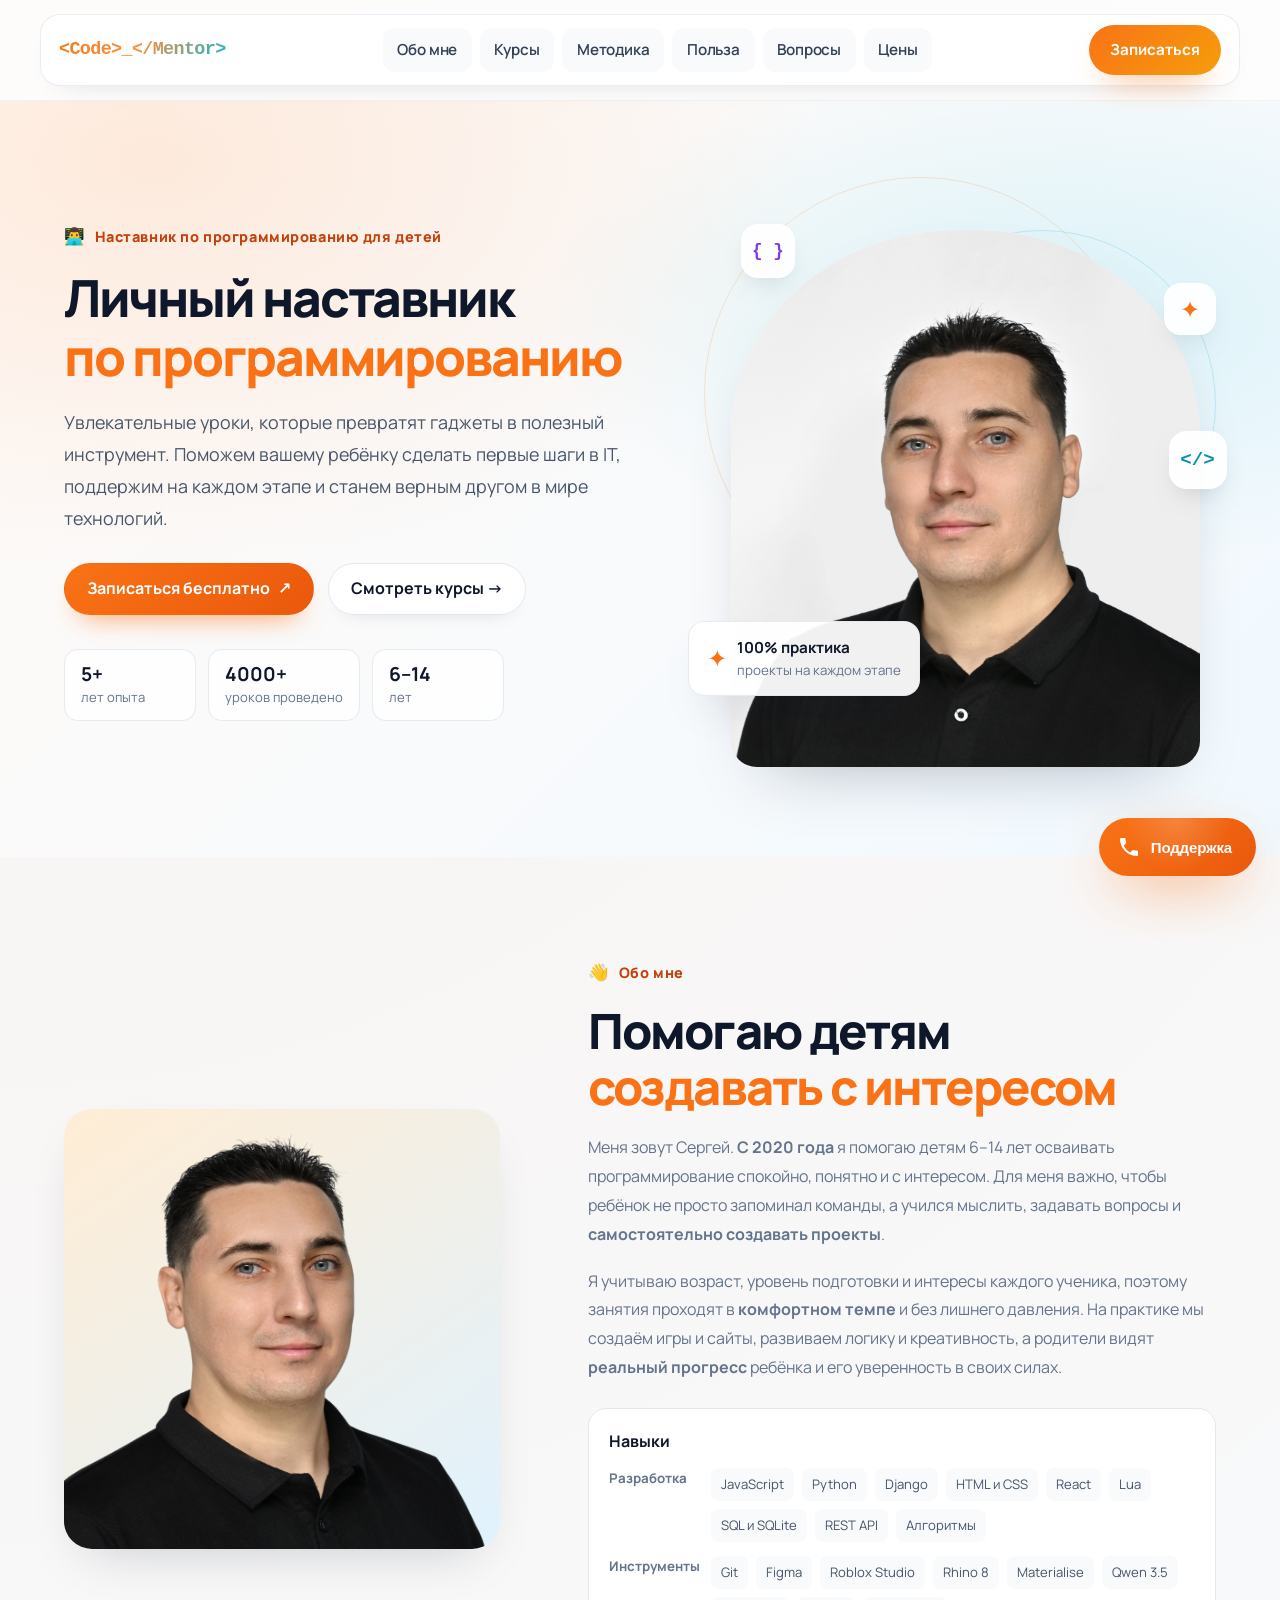
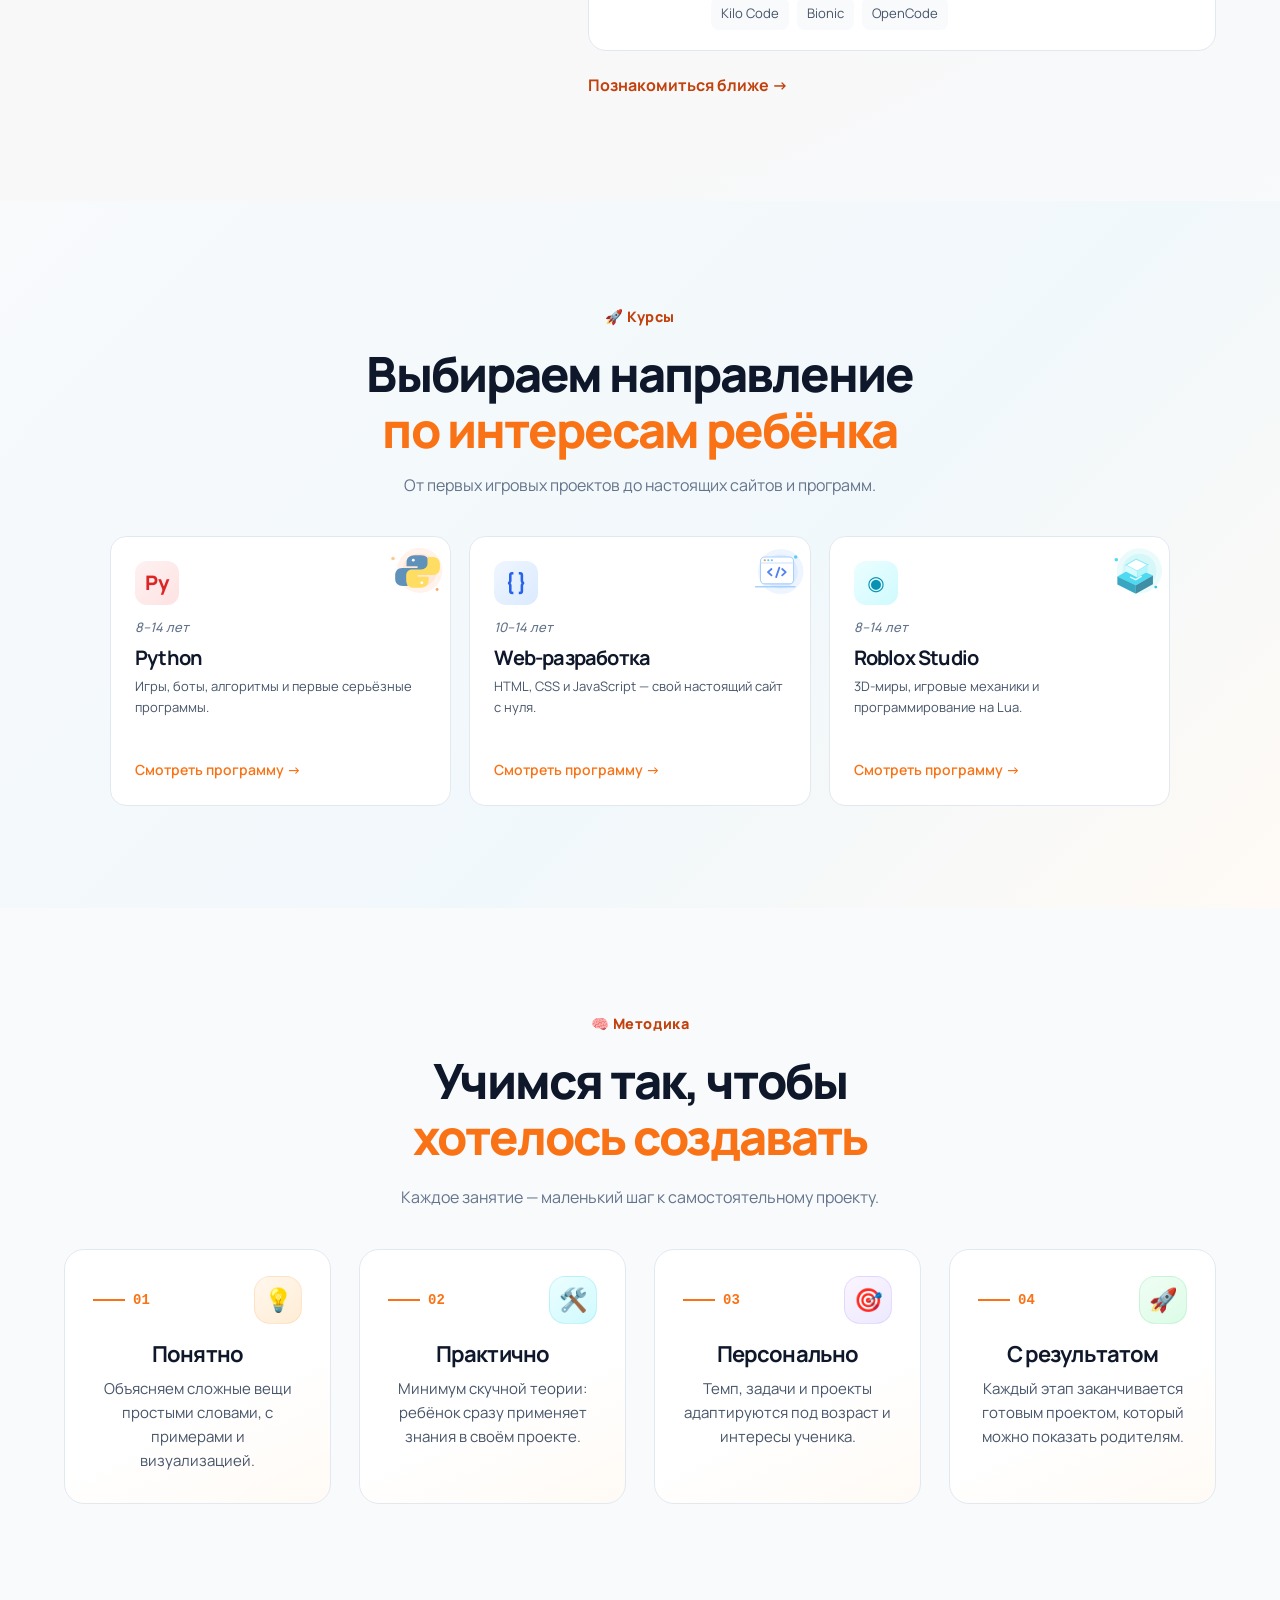
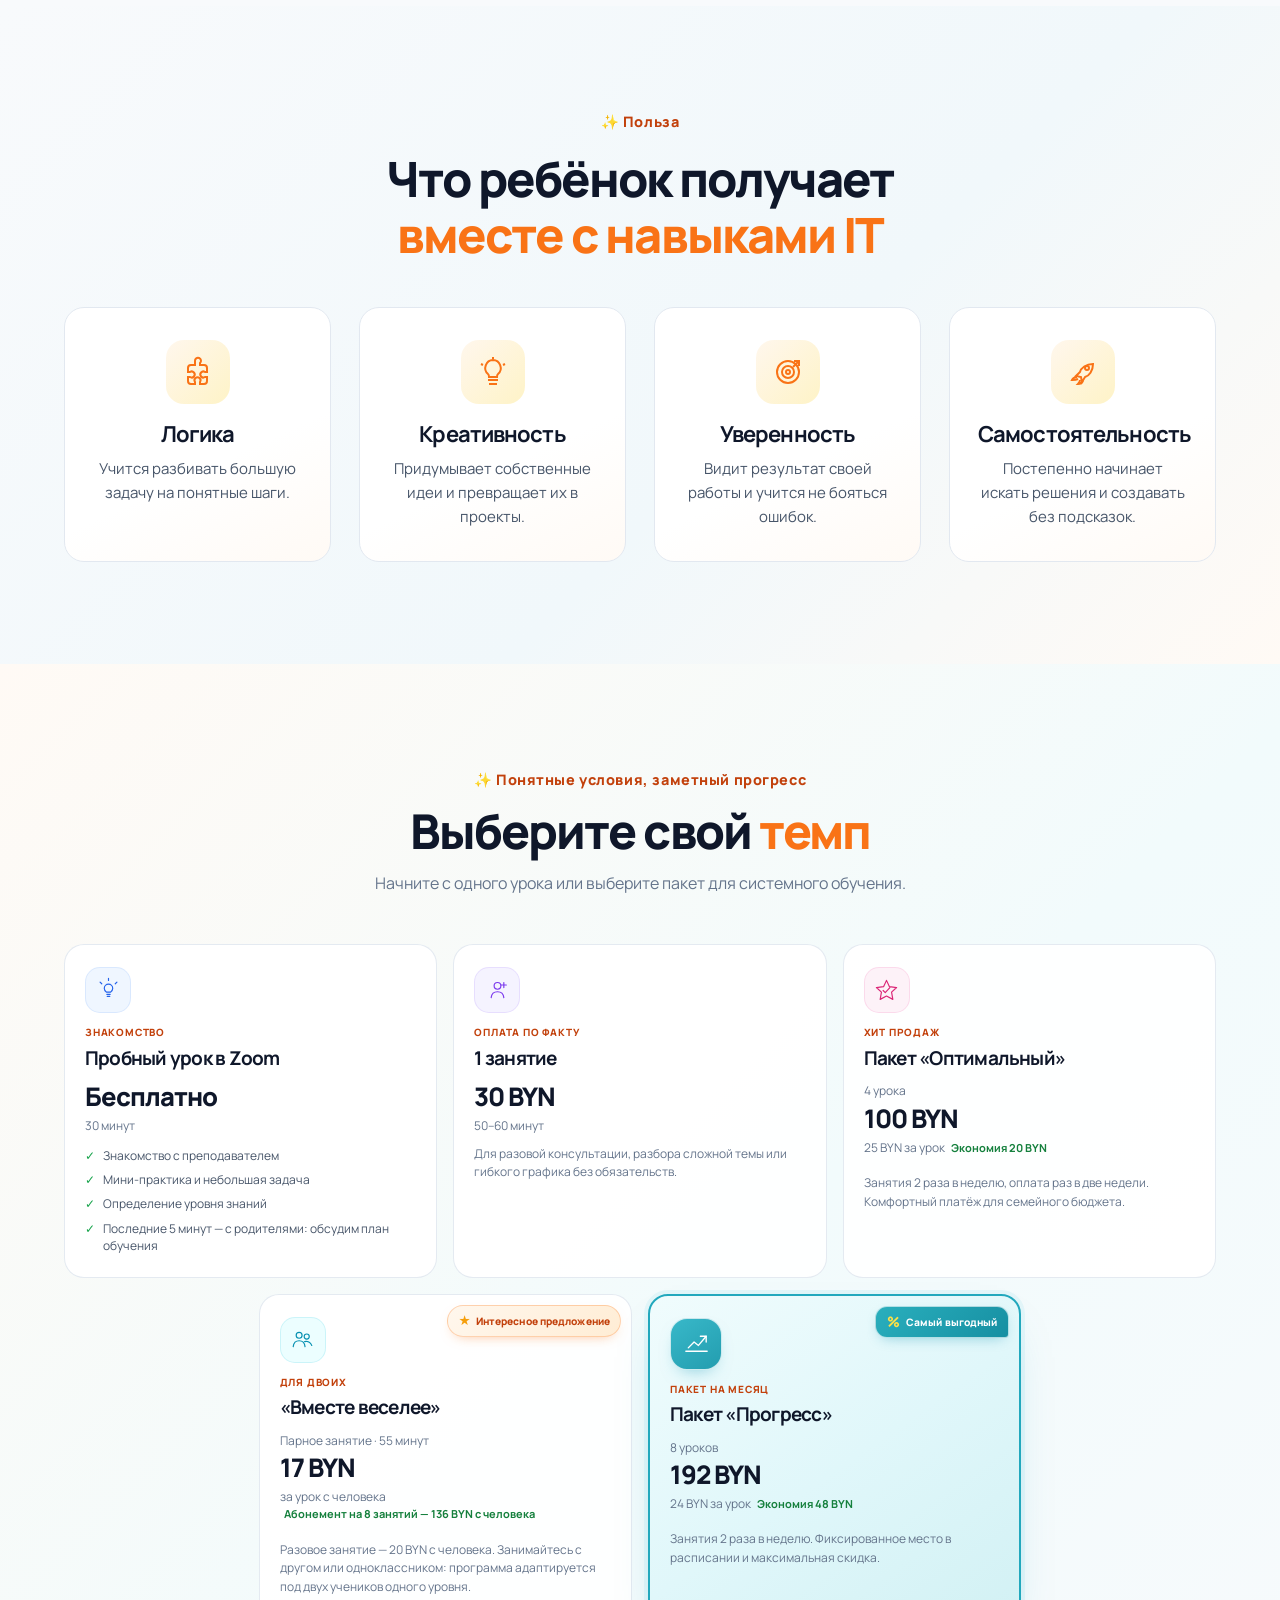
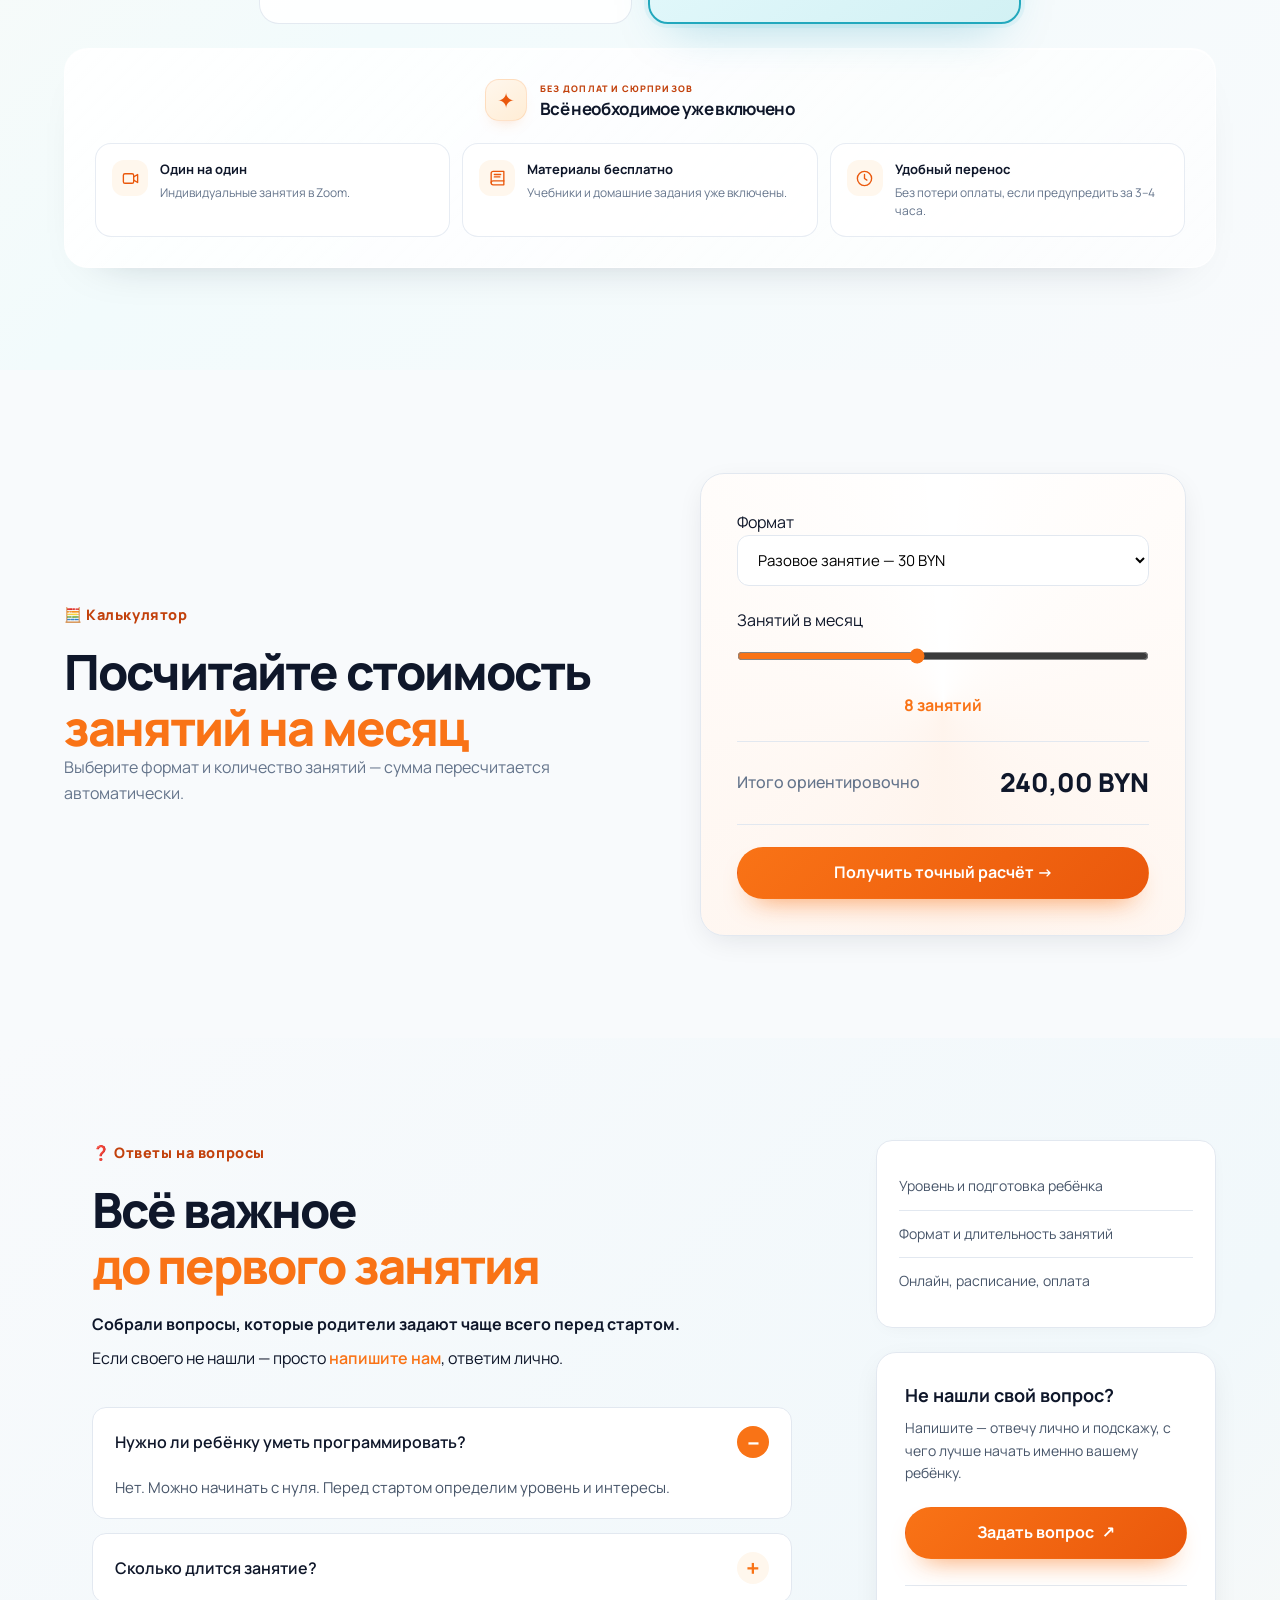
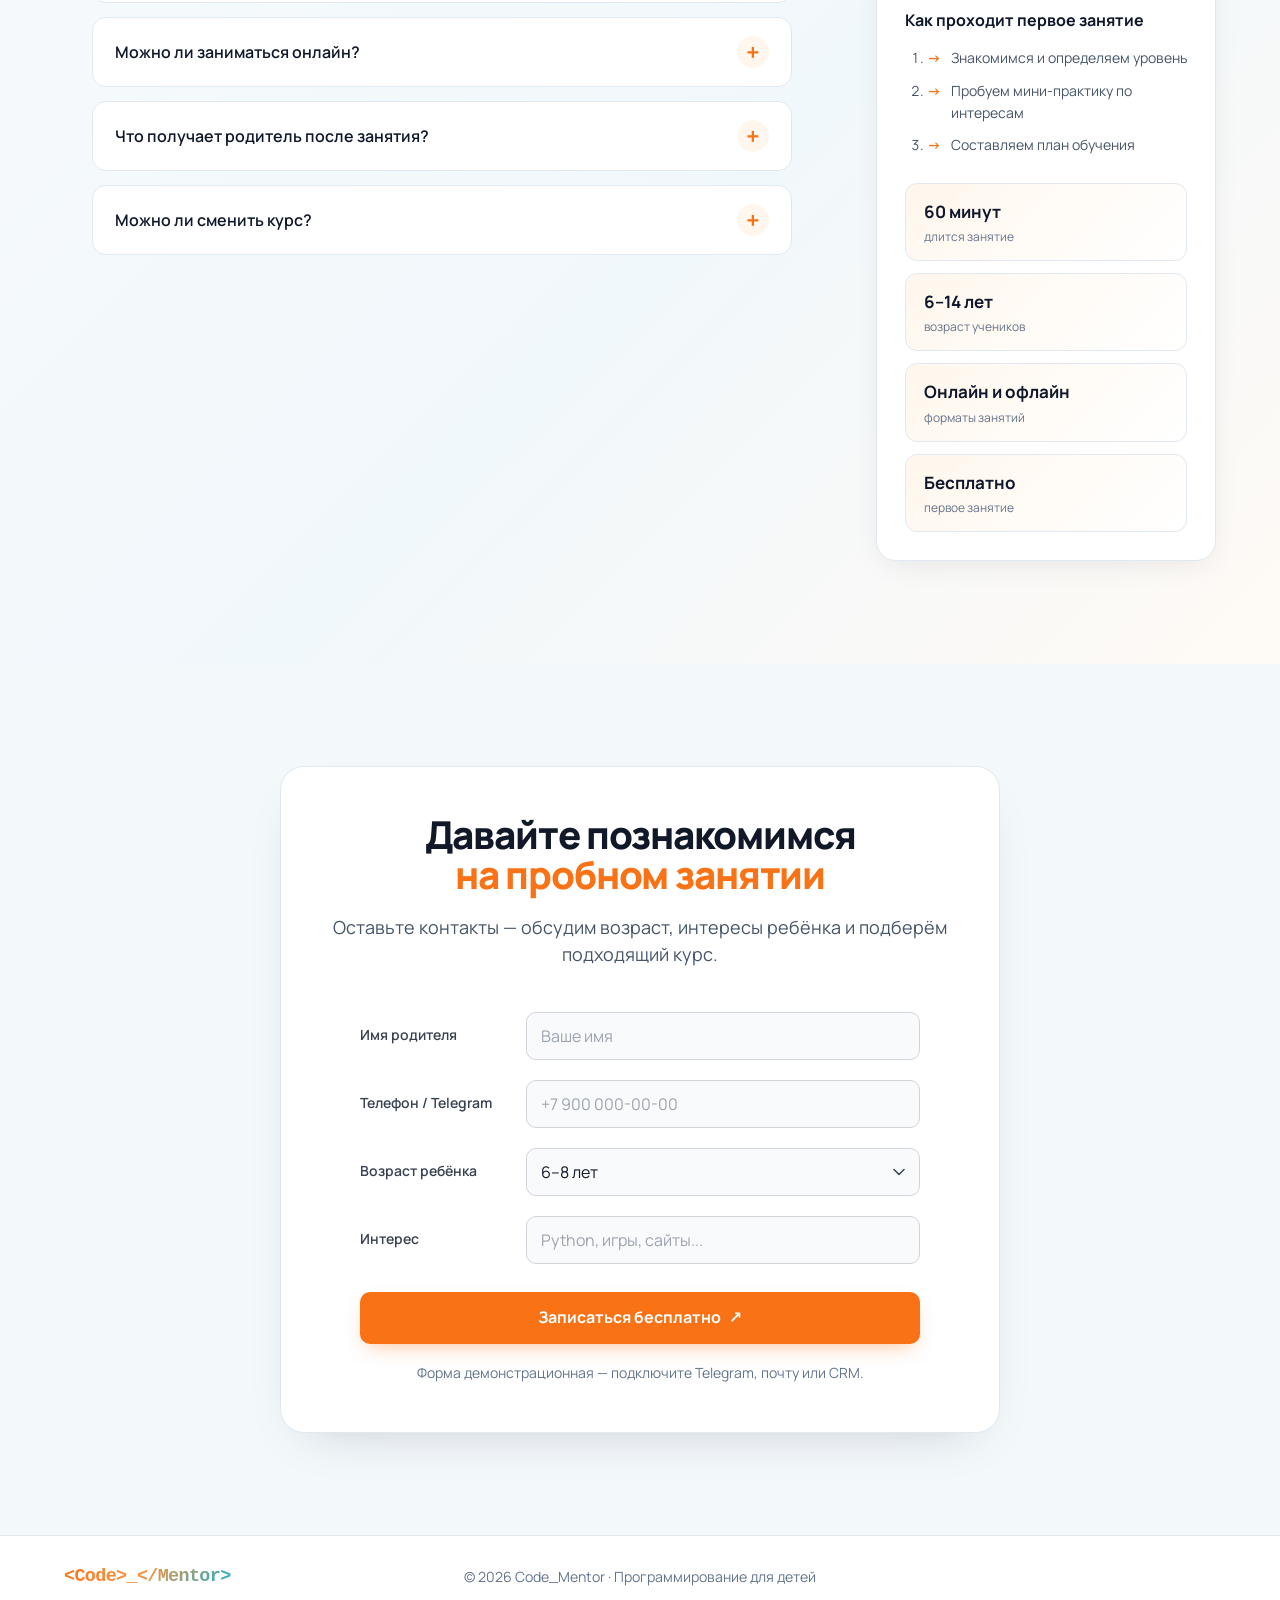
==== index.html @ 8fff9122 "Refine site styles and pricing cards Co-authored-by: Copilot <223556219+Copilot@users.noreply.github" ====
<!doctype html>
<html lang="ru">

<head>
  <meta charset="utf-8">
  <meta name="viewport" content="width=device-width, initial-scale=1">
  <meta name="description"
    content="Персональное обучение программированию детей 6–14 лет: курсы, методика, цены, калькулятор и запись на бесплатный пробный урок.">
  <title>Code Mentor — программирование для детей</title>
  <link rel="preconnect" href="https://fonts.googleapis.com">
  <link rel="preconnect" href="https://fonts.gstatic.com" crossorigin>
  <link href="https://fonts.googleapis.com/css2?family=Manrope:wght@400;500;600;700;800&display=swap" rel="stylesheet">
  <link rel="stylesheet" href="styles.css?v=20261030-40">
</head>

<body>
<header class="header">
    <div class="container nav">
      <a class="logo" href="#home"><span class="logo-mark">&lt;Code&gt;_&lt;/Mentor&gt;</span></a>
      <nav>
        <a href="#about">Обо мне</a>
        <a href="#courses">Курсы</a>
        <a href="#method">Методика</a>
        <a href="#benefits">Польза</a>
        <a href="#faq">Вопросы</a>
        <a href="#prices">Цены</a>
      </nav>
      <a class="nav-button" href="#signup">Записаться</a>
    </div>
  </header>

  <main>
 <section class="hero" id="home">
      <div class="container hero-grid">
        <div>
          <div class="eyebrow"><span class="eyebrow-icon" aria-hidden="true">👨‍💻</span> Наставник по программированию для детей
          </div>
          <h1>Личный наставник<br><span>по программированию</span></h1>
          <p class="hero-text">Увлекательные уроки, которые превратят гаджеты в полезный инструмент. Поможем вашему
            ребёнку сделать первые шаги в IT, поддержим на каждом этапе и станем верным другом в мире технологий.</p>
          <div class="actions">
            <a class="btn primary" href="#signup">Записаться бесплатно <b>↗</b></a>
            <a class="btn white" href="#courses">Смотреть курсы →</a>
          </div>
          <div class="stats">
            <div><strong>5+</strong><small>лет опыта</small></div>
            <div><strong>4000+</strong><small>уроков проведено</small></div>
            <div><strong>6–14</strong><small>лет</small></div>
          </div>
        </div>
        <div class="hero-photo">
          <div class="orbit orbit-one"></div>
          <div class="orbit orbit-two"></div>
          <div class="photo-wrap"><img src="Mentor.jpg" alt="Наставник по программированию"></div>
          <div class="proof-card"><span>✦</span><b>100% практика</b><small>проекты на каждом этапе</small></div>
          <div class="floating">✦</div>
          <div class="floating-code" aria-hidden="true">&lt;/&gt;</div>
          <div class="floating-mini mini-braces" aria-hidden="true">{ }</div>
        </div>
      </div>
    </section>

    <section class="section" id="about">
      <div class="container about-grid">
        <div class="about-visual">
          <img src="Mentor-4.png" alt="Наставник по программированию">
        </div>
        <div>
          <div class="eyebrow"><span class="eyebrow-icon" aria-hidden="true">👋</span> Обо мне</div>
          <h2>Помогаю детям<br><span>создавать с интересом</span></h2>
          <p class="muted">Меня зовут Сергей. <strong>С 2020 года</strong> я помогаю детям 6–14 лет осваивать
            программирование спокойно, понятно и с интересом. Для меня важно, чтобы ребёнок не просто запоминал команды,
            а учился мыслить, задавать вопросы и <strong>самостоятельно создавать проекты</strong>.</p>
          <p class="muted">Я учитываю возраст, уровень подготовки и интересы каждого ученика, поэтому занятия проходят в
            <strong>комфортном темпе</strong> и без лишнего давления. На практике мы создаём игры и сайты, развиваем
            логику и креативность, а родители видят <strong>реальный прогресс</strong> ребёнка и его уверенность в своих
            силах.
          </p>

 <div class="skills-list" aria-label="Навыки наставника">
            <strong>Навыки</strong>
            <div class="skill-groups">
              <div class="skill-group">
                <small>Разработка</small>
                <div>
                  <span>JavaScript</span>
                  <span>Python</span>
                  <span>Django</span>
                  <span>HTML и CSS</span>
                  <span>React</span>
                  <span>Lua</span>
                  <span>SQL и SQLite</span>
                  <span>REST API</span>
                  <span>Алгоритмы</span>
                </div>
              </div>
              <div class="skill-group">
                <small>Инструменты</small>
                <div>
                  <span>Git</span>
                  <span>Figma</span>
                  <span>Roblox Studio</span>
                  <span>Rhino 8</span>
                  <span>Materialise</span>
                  <span>Qwen 3.5</span>
                  <span>Kilo Code</span>
                  <span>Bionic</span>
                  <span>OpenCode</span>
                </div>
              </div>
            </div>
          </div>
          <a class="text-link" href="#signup">Познакомиться ближе →</a>
        </div>
      </div>
    </section>


    <section class="section lavender" id="courses">
      <div class="container">
        <div class="heading">
          <div>
            <div class="eyebrow">🚀 Курсы</div>
            <h2>Выбираем направление<br><span>по интересам ребёнка</span></h2>
          </div>
          <p class="muted">От первых игровых проектов до настоящих сайтов и программ.</p>
        </div>
        <div class="cards">
          <article class="course">
            <img class="course-art" src="python-card.svg" alt="" aria-hidden="true">
            <div class="icon py" aria-hidden="true">Py</div><em>8–14 лет</em>
            <h3>Python</h3>
            <p>Игры, боты, алгоритмы и первые серьёзные программы.</p>
            <a href="#python-course-content" data-course-toggle="python" aria-controls="python-course-content" aria-expanded="false">Смотреть программу →</a>
          </article>
          <!-- <article class="course">
            <div class="icon game" aria-hidden="true">✦</div><em>6–10 лет</em>
            <h3>Scratch</h3>
            <p>Создание игр и анимаций через понятный визуальный код.</p><a href="#prices">Смотреть программу →</a>
          </article> -->
          <article class="course">
            <img class="course-art" src="web-card.svg" alt="" aria-hidden="true">
            <div class="icon web" aria-hidden="true">{ }</div><em>10–14 лет</em>
            <h3>Web-разработка</h3>
            <p>HTML, CSS и JavaScript — свой настоящий сайт с нуля.</p>
            <a href="#web-course-content" data-course-toggle="web" aria-controls="web-course-content" aria-expanded="false">Смотреть программу →</a>
          </article>
          <article class="course">
            <img class="course-art" src="roblox-card.svg" alt="" aria-hidden="true">
            <div class="icon roblox" aria-hidden="true">◉</div><em>8–14 лет</em>
            <h3>Roblox Studio</h3>
            <p>3D-миры, игровые механики и программирование на Lua.</p>
            <a href="#roblox-course-content" data-course-toggle="roblox" aria-controls="roblox-course-content" aria-expanded="false">Смотреть программу →</a>
          </article>
        </div>
      </div>
    </section>

    <div class="course-content" id="python-course-content" hidden>
    <section class="hero course-hero" id="python-course">
          <div class="container">
            <div class="course-intro">
              <a class="back-link" href="#courses">← К карточкам всех курсов</a>
              <div class="eyebrow"><span class="eyebrow-icon" aria-hidden="true">🐍</span> Курс Python</div>
              <h1>Python с нуля<br><span>для детей 8–14 лет</span></h1>
              <p class="hero-text">Пошаговая базовая программа: от первой команды <b>print()</b> до собственной игры и
                финального проекта. Каждое занятие — новая работающая программа, которую можно показать родителям.</p>
              <div class="tech-icons" aria-label="Технологии курса">
                <span class="tech age">8–14 лет</span>
                <span class="tech python">Python</span>
                <span class="tech html">Игры</span>
                <span class="tech django">Django</span>
              </div>
              <div class="actions">
                <a class="btn primary" href="#signup">Записаться бесплатно <b>↗</b></a>
                <a class="btn white" href="#python-program">Смотреть программу →</a>
              </div>
            </div>

            <div class="course-facts">
              <div><b>8 модулей</b><small>базовая программа</small></div>
              <div><b>18 занятий</b><small>по 60 минут</small></div>
              <div><b>1 на 1</b><small>с наставником</small></div>
              <div><b>с нуля</b><small>опыт не нужен</small></div>
            </div>
          </div>
        </section>

    <section class="section" id="python-program">
          <div class="container">
            <div class="center">
              <div class="eyebrow">📚 Программа</div>
              <h2>Базовая программа<br><span>по Python</span></h2>
              <p class="muted">Восемь модулей, которые идут от простого к сложному. Порядок можно менять — программа
                адаптируется под возраст и темп ребёнка.</p>
            </div>

            <div class="program-grid">
              <article class="program-card">
                <div class="number">01</div>
                <h3>Знакомство с Python</h3>
                <span class="module-meta">2 занятия</span>
                <ul>
                  <li>Как устроена среда разработки</li>
                  <li>Первая программа: команда print()</li>
                  <li>Ошибки: что они значат и как их исправлять</li>
                </ul>
                <p class="program-result"><b>Результат:</b> ребёнок запускает свою первую программу и не боится ошибок.</p>
              </article>

              <article class="program-card">
                <div class="number">02</div>
                <h3>Переменные и данные</h3>
                <span class="module-meta">2 занятия</span>
                <ul>
                  <li>Переменные: как хранить значения</li>
                  <li>Числа, строки и простые вычисления</li>
                  <li>Ввод данных через input() и f-строки</li>
                </ul>
                <p class="program-result"><b>Результат:</b> программа-анкета, которая спрашивает имя и отвечает.</p>
              </article>

              <article class="program-card">
                <div class="number">03</div>
                <h3>Условия и логика</h3>
                <span class="module-meta">2 занятия</span>
                <ul>
                  <li>Сравнения и логические операторы</li>
                  <li>Ветвление: if / elif / else</li>
                  <li>Мини-игра «Угадай число»</li>
                </ul>
                <p class="program-result"><b>Результат:</b> игра, которая реагирует на ответы игрока.</p>
              </article>

              <article class="program-card">
                <div class="number">04</div>
                <h3>Циклы</h3>
                <span class="module-meta">3 занятия</span>
                <ul>
                  <li>Цикл for и функция range()</li>
                  <li>Цикл while и условие выхода</li>
                  <li>Узоры, таблицы и счётчики</li>
                </ul>
                <p class="program-result"><b>Результат:</b> программа, которая повторяет действия без лишнего кода.</p>
              </article>

              <article class="program-card">
                <div class="number">05</div>
                <h3>Списки и словари</h3>
                <span class="module-meta">2 занятия</span>
                <ul>
                  <li>Списки: хранение набора значений</li>
                  <li>Словари: данные по ключам</li>
                  <li>Перебор элементов и поиск</li>
                </ul>
                <p class="program-result"><b>Результат:</b> викторина или список дел на своих данных.</p>
              </article>

              <article class="program-card">
                <div class="number">06</div>
                <h3>Свои функции</h3>
                <span class="module-meta">2 занятия</span>
                <ul>
                  <li>Зачем нужны свои команды: def</li>
                  <li>Параметры и возврат значения: return</li>
                  <li>Разбиваем большую задачу на маленькие</li>
                </ul>
                <p class="program-result"><b>Результат:</b> аккуратный код, который легко читать и менять.</p>
              </article>

              <article class="program-card">
                <div class="number">07</div>
                <h3>Случайности и игры</h3>
                <span class="module-meta">2 занятия</span>
                <ul>
                  <li>Модуль random</li>
                  <li>Случайности и таймеры в игре</li>
                  <li>Своя текстовая игра</li>
                </ul>
                <p class="program-result"><b>Результат:</b> собственная игра, в которую можно играть с друзьями.</p>
              </article>

              <article class="program-card">
                <div class="number">08</div>
                <h3>Файлы и финальный проект</h3>
                <span class="module-meta">3 занятия</span>
                <ul>
                  <li>Чтение и запись файлов</li>
                  <li>Идея, план и работа над своим проектом</li>
                  <li>Презентация и защита проекта</li>
                </ul>
                <p class="program-result"><b>Результат:</b> готовый проект на Python и навык его защитить.</p>
              </article>
            </div>

            <div class="course-program-actions">
              <a class="btn white" href="#courses">← Выбрать другой курс</a>
              <a class="btn white" href="#python-full-program">Полная программа курса ↓</a>
            </div>
          </div>
        </section>

    <section class="section" id="python-full-program">
          <div class="container">
            <div class="center">
              <div class="eyebrow">🗂 Полный курс</div>
              <h2>Полная программа<br><span>обучения Python</span></h2>
              <p class="muted">Расширенный учебный план: 5 блоков, 22 модуля и 191 тема — от основ Python,
                которые нужно знать, до разбора сайтов и собственного проекта на Django. Раскройте модуль,
                чтобы увидеть список тем.</p>
            </div>

              <div class="syllabus">
                <div class="syllabus-block">
                  <div class="syllabus-block-head">
                    <span class="syllabus-block-num">Блок 1</span>
                    <span class="syllabus-block-title">Основы Python, которые нужно знать</span>
                    <span class="syllabus-block-count">5 модулей · 55 тем</span>
                  </div>
                  <details class="syllabus-item">
                    <summary>
                      <span class="syllabus-num">01</span>
                      <span class="syllabus-title">Знакомство с Python</span>
                      <span class="syllabus-count">9 тем</span>
                      <span class="syllabus-arrow" aria-hidden="true"></span>
                    </summary>
                    <ul class="syllabus-topics">
                      <li>Что такое Python и где он применяется</li>
                      <li>Как убедиться, что интерпретатор уже установлен</li>
                      <li>Сильные и слабые стороны языка</li>
                      <li>Первая программа и запуск кода</li>
                      <li>Встроенная среда IDLE</li>
                      <li>Виртуальное окружение проекта</li>
                      <li>Редакторы кода: PyCharm</li>
                      <li>Контроль версий с помощью Git</li>
                      <li>Дополнительные материалы</li>
                    </ul>
                  </details>
                  <details class="syllabus-item">
                    <summary>
                      <span class="syllabus-num">02</span>
                      <span class="syllabus-title">Переменные, типы данных и вычисления</span>
                      <span class="syllabus-count">9 тем</span>
                      <span class="syllabus-arrow" aria-hidden="true"></span>
                    </summary>
                    <ul class="syllabus-topics">
                      <li>Переменные и присваивание значений</li>
                      <li>Основные типы данных</li>
                      <li>Системы счисления</li>
                      <li>Работа с целыми числами</li>
                      <li>Работа с дробными числами</li>
                      <li>Арифметические операции</li>
                      <li>Модуль math</li>
                      <li>Чтение данных с клавиатуры</li>
                      <li>Дополнительные материалы</li>
                    </ul>
                  </details>
                  <details class="syllabus-item">
                    <summary>
                      <span class="syllabus-num">03</span>
                      <span class="syllabus-title">Ветвления и списки</span>
                      <span class="syllabus-count">17 тем</span>
                      <span class="syllabus-arrow" aria-hidden="true"></span>
                    </summary>
                    <ul class="syllabus-topics">
                      <li>Операторы сравнения</li>
                      <li>Условная конструкция if</li>
                      <li>Ветка else</li>
                      <li>Вложенные условия</li>
                      <li>Множественный выбор</li>
                      <li>Логические операторы</li>
                      <li>Тернарная запись условия</li>
                      <li>Знакомство со списками</li>
                      <li>Обращение к элементам списка</li>
                      <li>Добавление элементов</li>
                      <li>Удаление элементов</li>
                      <li>Проверка наличия элемента</li>
                      <li>Длина списка</li>
                      <li>Сложение списков</li>
                      <li>Умножение списка на число</li>
                      <li>Срезы списков</li>
                      <li>Дополнительные материалы</li>
                    </ul>
                  </details>
                  <details class="syllabus-item">
                    <summary>
                      <span class="syllabus-num">04</span>
                      <span class="syllabus-title">Списки и циклы</span>
                      <span class="syllabus-count">12 тем</span>
                      <span class="syllabus-arrow" aria-hidden="true"></span>
                    </summary>
                    <ul class="syllabus-topics">
                      <li>Списки: повторение и новые приёмы</li>
                      <li>Присваивание значений срезам</li>
                      <li>Полезные методы списков</li>
                      <li>Встроенные функции min, max, all, any</li>
                      <li>Зачем нужны циклы</li>
                      <li>Цикл while</li>
                      <li>Дополнительные параметры print</li>
                      <li>Цикл for</li>
                      <li>Функция enumerate()</li>
                      <li>Функция range()</li>
                      <li>Модуль random</li>
                      <li>Дополнительные материалы</li>
                    </ul>
                  </details>
                  <details class="syllabus-item">
                    <summary>
                      <span class="syllabus-num">05</span>
                      <span class="syllabus-title">Строки и форматирование текста</span>
                      <span class="syllabus-count">8 тем</span>
                      <span class="syllabus-arrow" aria-hidden="true"></span>
                    </summary>
                    <ul class="syllabus-topics">
                      <li>Строка как последовательность символов</li>
                      <li>Что общего у строк со списками</li>
                      <li>Собственные методы строк</li>
                      <li>Форматирование текста</li>
                      <li>Метод format()</li>
                      <li>f-строки</li>
                      <li>Кодировки ASCII и UTF-8</li>
                      <li>Дополнительные материалы</li>
                    </ul>
                  </details>
                </div>
                <div class="syllabus-block">
                  <div class="syllabus-block-head">
                    <span class="syllabus-block-num">Блок 2</span>
                    <span class="syllabus-block-title">Структуры данных и функции</span>
                    <span class="syllabus-block-count">5 модулей · 46 тем</span>
                  </div>
                  <details class="syllabus-item">
                    <summary>
                      <span class="syllabus-num">06</span>
                      <span class="syllabus-title">Кортежи, словари и другие структуры данных</span>
                      <span class="syllabus-count">12 тем</span>
                      <span class="syllabus-arrow" aria-hidden="true"></span>
                    </summary>
                    <ul class="syllabus-topics">
                      <li>Работа с байтами</li>
                      <li>Кортежи</li>
                      <li>Словари: первый взгляд</li>
                      <li>Какие значения подходят на роль ключа</li>
                      <li>Хешируемые типы данных</li>
                      <li>Вложенные структуры</li>
                      <li>Методы словарей</li>
                      <li>Дополнительные типы из модуля collections</li>
                      <li>OrderedDict</li>
                      <li>defaultdict</li>
                      <li>namedtuple</li>
                      <li>Дополнительные материалы</li>
                    </ul>
                  </details>
                  <details class="syllabus-item">
                    <summary>
                      <span class="syllabus-num">07</span>
                      <span class="syllabus-title">Словари, множества и функции на практике</span>
                      <span class="syllabus-count">9 тем</span>
                      <span class="syllabus-arrow" aria-hidden="true"></span>
                    </summary>
                    <ul class="syllabus-topics">
                      <li>Словари на практике</li>
                      <li>OrderedDict</li>
                      <li>Именованные кортежи</li>
                      <li>Операции над множествами</li>
                      <li>Множество set</li>
                      <li>Сравнение множеств</li>
                      <li>Неизменяемое множество frozenset</li>
                      <li>Функции: первый подход</li>
                      <li>Дополнительные материалы</li>
                    </ul>
                  </details>
                  <details class="syllabus-item">
                    <summary>
                      <span class="syllabus-num">08</span>
                      <span class="syllabus-title">Области видимости и аргументы функций</span>
                      <span class="syllabus-count">12 тем</span>
                      <span class="syllabus-arrow" aria-hidden="true"></span>
                    </summary>
                    <ul class="syllabus-topics">
                      <li>Локальные и глобальные переменные</li>
                      <li>Как передаются аргументы</li>
                      <li>Правило поиска имён LEGB</li>
                      <li>Именованные параметры</li>
                      <li>Значения по умолчанию</li>
                      <li>Переменное число позиционных аргументов</li>
                      <li>Переменное число именованных аргументов</li>
                      <li>Нюансы работы с аргументами</li>
                      <li>Распаковка кортежа в аргументы</li>
                      <li>Распаковка словаря в аргументы</li>
                      <li>Особенности использования функций</li>
                      <li>Дополнительные материалы</li>
                    </ul>
                  </details>
                  <details class="syllabus-item">
                    <summary>
                      <span class="syllabus-num">09</span>
                      <span class="syllabus-title">Документирование, рекурсия и lambda</span>
                      <span class="syllabus-count">8 тем</span>
                      <span class="syllabus-arrow" aria-hidden="true"></span>
                    </summary>
                    <ul class="syllabus-topics">
                      <li>Функция как аргумент другой функции</li>
                      <li>Документирование кода</li>
                      <li>Аннотации типов</li>
                      <li>Рекурсия: основные идеи</li>
                      <li>Анонимные функции lambda</li>
                      <li>Функции map, filter, zip</li>
                      <li>Генераторы и yield</li>
                      <li>Дополнительные материалы</li>
                    </ul>
                  </details>
                  <details class="syllabus-item">
                    <summary>
                      <span class="syllabus-num">10</span>
                      <span class="syllabus-title">Замыкания и декораторы</span>
                      <span class="syllabus-count">5 тем</span>
                      <span class="syllabus-arrow" aria-hidden="true"></span>
                    </summary>
                    <ul class="syllabus-topics">
                      <li>Замыкания</li>
                      <li>Декоратор без параметров</li>
                      <li>Декоратор с параметрами</li>
                      <li>Полезные приёмы и рекомендации</li>
                      <li>Дополнительные материалы</li>
                    </ul>
                  </details>
                </div>
                <div class="syllabus-block">
                  <div class="syllabus-block-head">
                    <span class="syllabus-block-num">Блок 3</span>
                    <span class="syllabus-block-title">Алгоритмы, файлы и ООП</span>
                    <span class="syllabus-block-count">3 модуля · 34 темы</span>
                  </div>
                  <details class="syllabus-item">
                    <summary>
                      <span class="syllabus-num">11</span>
                      <span class="syllabus-title">Алгоритмы, файлы и основы ООП</span>
                      <span class="syllabus-count">17 тем</span>
                      <span class="syllabus-arrow" aria-hidden="true"></span>
                    </summary>
                    <ul class="syllabus-topics">
                      <li>Что такое алгоритм</li>
                      <li>Оценка сложности алгоритмов</li>
                      <li>Сортировка пузырьком</li>
                      <li>Линейный поиск</li>
                      <li>Бинарный поиск</li>
                      <li>Как выглядят разные сортировки</li>
                      <li>Файлы: основные понятия</li>
                      <li>Чтение и запись файлов</li>
                      <li>Менеджер контекста</li>
                      <li>Зачем нужно ООП</li>
                      <li>Принципы ООП</li>
                      <li>Полиморфизм</li>
                      <li>Инкапсуляция</li>
                      <li>Наследование</li>
                      <li>Абстракция</li>
                      <li>Классы и объекты</li>
                      <li>Дополнительные материалы</li>
                    </ul>
                  </details>
                  <details class="syllabus-item">
                    <summary>
                      <span class="syllabus-num">12</span>
                      <span class="syllabus-title">Классы, объекты и наследование</span>
                      <span class="syllabus-count">10 тем</span>
                      <span class="syllabus-arrow" aria-hidden="true"></span>
                    </summary>
                    <ul class="syllabus-topics">
                      <li>Класс и объект</li>
                      <li>Создание собственного класса</li>
                      <li>Атрибуты класса и экземпляра</li>
                      <li>Методы экземпляра</li>
                      <li>Изменение класса на ходу</li>
                      <li>Статические методы и методы класса</li>
                      <li>Конструирование объектов</li>
                      <li>Наследование</li>
                      <li>Ромбовидное наследование</li>
                      <li>Дополнительные материалы</li>
                    </ul>
                  </details>
                  <details class="syllabus-item">
                    <summary>
                      <span class="syllabus-num">13</span>
                      <span class="syllabus-title">Ошибки и исключения</span>
                      <span class="syllabus-count">7 тем</span>
                      <span class="syllabus-arrow" aria-hidden="true"></span>
                    </summary>
                    <ul class="syllabus-topics">
                      <li>Синтаксические ошибки и исключения</li>
                      <li>Зачем нужна обработка исключений</li>
                      <li>Конструкция try — except — else — finally</li>
                      <li>Операторы assert и raise</li>
                      <li>Практика применения try</li>
                      <li>Собственные исключения</li>
                      <li>Дополнительные материалы</li>
                    </ul>
                  </details>
                </div>
                <div class="syllabus-block">
                  <div class="syllabus-block-head">
                    <span class="syllabus-block-num">Блок 4</span>
                    <span class="syllabus-block-title">Продвинутый Python</span>
                    <span class="syllabus-block-count">5 модулей · 36 тем</span>
                  </div>
                  <details class="syllabus-item">
                    <summary>
                      <span class="syllabus-num">14</span>
                      <span class="syllabus-title">Модули и пакеты</span>
                      <span class="syllabus-count">3 темы</span>
                      <span class="syllabus-arrow" aria-hidden="true"></span>
                    </summary>
                    <ul class="syllabus-topics">
                      <li>Как устроен модуль</li>
                      <li>Создание пакетов</li>
                      <li>Импорт и подключение</li>
                    </ul>
                  </details>
                  <details class="syllabus-item">
                    <summary>
                      <span class="syllabus-num">15</span>
                      <span class="syllabus-title">Полиморфизм и инкапсуляция</span>
                      <span class="syllabus-count">9 тем</span>
                      <span class="syllabus-arrow" aria-hidden="true"></span>
                    </summary>
                    <ul class="syllabus-topics">
                      <li>Полиморфизм на практике</li>
                      <li>Перегрузка операторов</li>
                      <li>Перегрузка операторов сравнения</li>
                      <li>Инкапсуляция в действии</li>
                      <li>Три уровня доступа</li>
                      <li>Публичный уровень</li>
                      <li>Защищённый уровень</li>
                      <li>Приватный уровень</li>
                      <li>Дополнительные материалы</li>
                    </ul>
                  </details>
                  <details class="syllabus-item">
                    <summary>
                      <span class="syllabus-num">16</span>
                      <span class="syllabus-title">Управление доступом к полям класса</span>
                      <span class="syllabus-count">10 тем</span>
                      <span class="syllabus-arrow" aria-hidden="true"></span>
                    </summary>
                    <ul class="syllabus-topics">
                      <li>Работа с атрибутами объектов</li>
                      <li>Специальные методы для атрибутов</li>
                      <li>Метод __getattr__</li>
                      <li>Функции getattr() и hasattr()</li>
                      <li>Метод __getattribute__</li>
                      <li>Метод __setattr__ и функция setattr()</li>
                      <li>Метод __delattr__</li>
                      <li>Свойства property</li>
                      <li>Дескрипторы и методы доступа</li>
                      <li>Геттер, сеттер и делитер</li>
                    </ul>
                  </details>
                  <details class="syllabus-item">
                    <summary>
                      <span class="syllabus-num">17</span>
                      <span class="syllabus-title">Итераторы и протокол итерации</span>
                      <span class="syllabus-count">5 тем</span>
                      <span class="syllabus-arrow" aria-hidden="true"></span>
                    </summary>
                    <ul class="syllabus-topics">
                      <li>Что такое итератор</li>
                      <li>Объекты среза slice()</li>
                      <li>Итерация на практике</li>
                      <li>Как сделать класс итерируемым</li>
                      <li>Дополнительные материалы</li>
                    </ul>
                  </details>
                  <details class="syllabus-item">
                    <summary>
                      <span class="syllabus-num">18</span>
                      <span class="syllabus-title">Сбор данных из интернета</span>
                      <span class="syllabus-count">9 тем</span>
                      <span class="syllabus-arrow" aria-hidden="true"></span>
                    </summary>
                    <ul class="syllabus-topics">
                      <li>Что такое парсинг сайтов</li>
                      <li>Какие бывают сайты по способу генерации контента</li>
                      <li>Эмуляция браузера через selenium</li>
                      <li>Библиотека requests и интернет-запросы</li>
                      <li>Разбор HTML и XML через Beautiful Soup</li>
                      <li>Извлечение данных со страницы</li>
                      <li>Сохранение результатов в CSV</li>
                      <li>Хранение данных в базе SQLite</li>
                      <li>Дополнительные материалы</li>
                    </ul>
                  </details>
                </div>
                <div class="syllabus-block">
                  <div class="syllabus-block-head">
                    <span class="syllabus-block-num">Блок 5</span>
                    <span class="syllabus-block-title">Проект на Django</span>
                    <span class="syllabus-block-count">4 модуля · 20 тем</span>
                  </div>
                  <details class="syllabus-item">
                    <summary>
                      <span class="syllabus-num">19</span>
                      <span class="syllabus-title">Основы Django</span>
                      <span class="syllabus-count">5 тем</span>
                      <span class="syllabus-arrow" aria-hidden="true"></span>
                    </summary>
                    <ul class="syllabus-topics">
                      <li>Что такое Django и зачем он нужен</li>
                      <li>Установка и структура проекта</li>
                      <li>Запуск сервера разработки</li>
                      <li>Маршрутизация запросов (URL)</li>
                      <li>Первое приложение</li>
                    </ul>
                  </details>
                  <details class="syllabus-item">
                    <summary>
                      <span class="syllabus-num">20</span>
                      <span class="syllabus-title">Модели и база данных</span>
                      <span class="syllabus-count">5 тем</span>
                      <span class="syllabus-arrow" aria-hidden="true"></span>
                    </summary>
                    <ul class="syllabus-topics">
                      <li>Что такое модель данных</li>
                      <li>Настройка базы данных</li>
                      <li>Миграции</li>
                      <li>Связи между моделями</li>
                      <li>Админ-панель Django</li>
                    </ul>
                  </details>
                  <details class="syllabus-item">
                    <summary>
                      <span class="syllabus-num">21</span>
                      <span class="syllabus-title">Шаблоны, формы и статика</span>
                      <span class="syllabus-count">6 тем</span>
                      <span class="syllabus-arrow" aria-hidden="true"></span>
                    </summary>
                    <ul class="syllabus-topics">
                      <li>Шаблоны и вывод данных</li>
                      <li>Наследование шаблонов</li>
                      <li>Формы и проверка данных</li>
                      <li>Пользователи и вход на сайт</li>
                      <li>Подключение стилей и изображений</li>
                      <li>Отправка писем</li>
                    </ul>
                  </details>
                  <details class="syllabus-item">
                    <summary>
                      <span class="syllabus-num">22</span>
                      <span class="syllabus-title">Свой проект на Django</span>
                      <span class="syllabus-count">4 темы</span>
                      <span class="syllabus-arrow" aria-hidden="true"></span>
                    </summary>
                    <ul class="syllabus-topics">
                      <li>Идея и план проекта</li>
                      <li>Разработка основных страниц</li>
                      <li>Тестирование и доработка</li>
                      <li>Защита проекта</li>
                    </ul>
                  </details>
                </div>
              </div>
          </div>
        </section>

    <section class="section lavender" id="python-skills">
          <div class="container">
            <div class="center">
              <div class="eyebrow">✨ Результат</div>
              <h2>Что ребёнок сможет<br><span>после курса</span></h2>
            </div>
            <div class="benefits">
              <div><span class="benefit-icon" aria-hidden="true">
                  <svg viewBox="0 0 32 32">
                    <path
                      d="M13 5a3 3 0 1 1 5 2v2h4a3 3 0 0 1 3 3v4h-2a3 3 0 1 0 0 5h2v4a3 3 0 0 1-3 3h-4v-2a3 3 0 1 0-5 0v2H9a3 3 0 0 1-3-3v-4h2a3 3 0 1 0 0-5H6v-4a3 3 0 0 1 3-3h4V5Z" />
                  </svg>
                </span>
                <h3>Свои мини-игры</h3>
                <p>Создаёт игры и программы, которые можно показать друзьям и родителям.</p>
              </div>
              <div><span class="benefit-icon" aria-hidden="true">
                  <svg viewBox="0 0 32 32">
                    <path d="M11 24h10M12 28h8M16 4a8 8 0 0 0-5 14c1 .8 1 2 1 3h8c0-1 0-2.2 1-3a8 8 0 0 0-5-14Z" />
                    <path d="M16 1v2M4 8l2 1M28 8l-2 1" />
                  </svg>
                </span>
                <h3>Алгоритмическое мышление</h3>
                <p>Учится раскладывать задачу на шаги и находить решение.</p>
              </div>
              <div><span class="benefit-icon" aria-hidden="true">
                  <svg viewBox="0 0 32 32">
                    <circle cx="16" cy="16" r="11" />
                    <circle cx="16" cy="16" r="6" />
                    <circle cx="16" cy="16" r="2" />
                    <path d="m21 11 6-6M22 5h5v5" />
                  </svg>
                </span>
                <h3>Работа с данными</h3>
                <p>Хранит, перебирает и обрабатывает информацию внутри программы.</p>
              </div>
              <div><span class="benefit-icon" aria-hidden="true">
                  <svg viewBox="0 0 32 32">
                    <path d="M18 21c4-1 8-6 8-13-7 0-12 4-13 8l-4 4 5 1 1 5 3-5Z" />
                    <circle cx="20" cy="12" r="2" />
                    <path d="M10 21c-2 0-4 1-5 3 2 0 4 0 6-1M13 24c0 2-1 3-2 4 2 0 4-1 5-3" />
                  </svg>
                </span>
                <h3>Свой проект</h3>
                <p>Заканчивает курс с личным проектом, который защищает перед родителями.</p>
              </div>
            </div>
          </div>
        </section>

    </div>
    <div class="course-content" id="web-course-content" hidden>
    <section class="hero course-hero" id="web-course">
          <div class="container">
            <div class="course-intro">
              <a class="back-link" href="#courses">← К карточкам всех курсов</a>
              <div class="eyebrow"><span class="eyebrow-icon" aria-hidden="true">🧩</span> Курс Web-разработка</div>
              <h1>Сайты с нуля<br><span>для детей 10–14 лет</span></h1>
              <p class="hero-text">Пошаговая базовая программа: от первой HTML-страницы до собственного сайта с
                интерактивом на JavaScript. Каждое занятие — новый блок, который сразу видно в браузере.</p>
              <div class="tech-icons" aria-label="Технологии курса веб-разработки">
                <span class="tech age">10–14 лет</span>
                <span class="tech html">HTML</span>
                <span class="tech css">CSS</span>
                <span class="tech javascript">JS</span>
              </div>
              <div class="actions">
                <a class="btn primary" href="#signup">Записаться бесплатно <b>↗</b></a>
                <a class="btn white" href="#web-program">Смотреть программу →</a>
              </div>
            </div>

            <div class="course-facts">
              <div><b>8 модулей</b><small>базовая программа</small></div>
              <div><b>18 занятий</b><small>по 60 минут</small></div>
              <div><b>1 на 1</b><small>с наставником</small></div>
              <div><b>с нуля</b><small>опыт не нужен</small></div>
            </div>
          </div>
        </section>

    <section class="section" id="web-program">
          <div class="container">
            <div class="center">
              <div class="eyebrow">📚 Программа</div>
              <h2>Базовая программа<br><span>по вёрстке и JS</span></h2>
              <p class="muted">Восемь модулей, которые идут от простого к сложному. Порядок можно менять — программа
                адаптируется под возраст и темп ребёнка.</p>
            </div>

            <div class="program-grid">
              <article class="program-card">
                <div class="number">01</div>
                <h3>Как устроен сайт</h3>
                <span class="module-meta">2 занятия</span>
                <ul>
                  <li>Из чего состоит веб-страница</li>
                  <li>Теги HTML и структура документа</li>
                  <li>Первая страница в браузере</li>
                </ul>
                <p class="program-result"><b>Результат:</b> своя первая HTML-страница с текстом.</p>
              </article>

              <article class="program-card">
                <div class="number">02</div>
                <h3>Текст, ссылки и картинки</h3>
                <span class="module-meta">2 занятия</span>
                <ul>
                  <li>Заголовки, абзацы и списки</li>
                  <li>Ссылки между страницами</li>
                  <li>Изображения и подписи к ним</li>
                </ul>
                <p class="program-result"><b>Результат:</b> многостраничный мини-сайт с картинками.</p>
              </article>

              <article class="program-card">
                <div class="number">03</div>
                <h3>Стили и оформление</h3>
                <span class="module-meta">2 занятия</span>
                <ul>
                  <li>Как подключается CSS</li>
                  <li>Цвета, шрифты, отступы</li>
                  <li>Селекторы и классы</li>
                </ul>
                <p class="program-result"><b>Результат:</b> страница со своим фирменным стилем.</p>
              </article>

              <article class="program-card">
                <div class="number">04</div>
                <h3>Раскладка страницы</h3>
                <span class="module-meta">2 занятия</span>
                <ul>
                  <li>Блочная модель и отступы</li>
                  <li>Flexbox: колонки и ряды</li>
                  <li>Карточки и меню</li>
                </ul>
                <p class="program-result"><b>Результат:</b> аккуратная раскладка из нескольких блоков.</p>
              </article>

              <article class="program-card">
                <div class="number">05</div>
                <h3>Адаптивность</h3>
                <span class="module-meta">2 занятия</span>
                <ul>
                  <li>Сайт на телефоне и планшете</li>
                  <li>Медиазапросы</li>
                  <li>Гибкие картинки и текст</li>
                </ul>
                <p class="program-result"><b>Результат:</b> сайт, который удобно смотреть с телефона.</p>
              </article>

              <article class="program-card">
                <div class="number">06</div>
                <h3>Первые скрипты</h3>
                <span class="module-meta">3 занятия</span>
                <ul>
                  <li>Что такое JavaScript</li>
                  <li>Переменные и функции</li>
                  <li>События: клик по кнопке</li>
                </ul>
                <p class="program-result"><b>Результат:</b> страница, которая реагирует на действия.</p>
              </article>

              <article class="program-card">
                <div class="number">07</div>
                <h3>Интерактив</h3>
                <span class="module-meta">2 занятия</span>
                <ul>
                  <li>Формы и проверка данных</li>
                  <li>Меню, галерея, переключатели</li>
                  <li>Небольшие анимации</li>
                </ul>
                <p class="program-result"><b>Результат:</b> интерактивный блок на своём сайте.</p>
              </article>

              <article class="program-card">
                <div class="number">08</div>
                <h3>Свой сайт</h3>
                <span class="module-meta">3 занятия</span>
                <ul>
                  <li>Идея и структура проекта</li>
                  <li>Вёрстка и наполнение</li>
                  <li>Публикация и защита</li>
                </ul>
                <p class="program-result"><b>Результат:</b> готовый сайт в интернете и навык его защитить.</p>
              </article>
            </div>

            <div class="course-program-actions">
              <a class="btn white" href="#courses">← Выбрать другой курс</a>
              <a class="btn white" href="#web-full-program">Полная программа курса ↓</a>
            </div>
          </div>
        </section>

    <section class="section" id="web-full-program">
          <div class="container">
            <div class="center">
              <div class="eyebrow">🗂 Полный курс</div>
              <h2>Полная программа<br><span>обучения вёрстке</span></h2>
              <p class="muted">Расширенный учебный план: 6 блоков, 22 модуля и 139 тем — от устройства интернета
                и основ HTML до сборщиков проектов, фреймворков и CSS Grid. Раскройте модуль, чтобы увидеть темы.</p>
            </div>

              <div class="syllabus">
                <div class="syllabus-block">
                  <div class="syllabus-block-head">
                    <span class="syllabus-block-num">Блок 1</span>
                    <span class="syllabus-block-title">Веб, HTML и инструменты</span>
                    <span class="syllabus-block-count">5 модулей · 28 тем</span>
                  </div>
                  <details class="syllabus-item">
                    <summary>
                      <span class="syllabus-num">01</span>
                      <span class="syllabus-title">Знакомство с фронтендом</span>
                      <span class="syllabus-count">5 тем</span>
                      <span class="syllabus-arrow" aria-hidden="true"></span>
                    </summary>
                    <ul class="syllabus-topics">
                      <li>Этапы разработки проекта</li>
                      <li>Инструменты и что такое интернет</li>
                      <li>Языки программирования</li>
                      <li>Значение основных терминов</li>
                      <li>Типы файлов</li>
                    </ul>
                  </details>
                  <details class="syllabus-item">
                    <summary>
                      <span class="syllabus-num">02</span>
                      <span class="syllabus-title">Знакомство с HTML</span>
                      <span class="syllabus-count">9 тем</span>
                      <span class="syllabus-arrow" aria-hidden="true"></span>
                    </summary>
                    <ul class="syllabus-topics">
                      <li>Язык разметки HTML</li>
                      <li>Теги и их атрибуты</li>
                      <li>Структура HTML-документа</li>
                      <li>Списки</li>
                      <li>Относительные и абсолютные пути</li>
                      <li>Форматирование кода HTML</li>
                      <li>Смысловые теги: header, main, aside, nav, section, article</li>
                      <li>Встроенные стили элемента и стилизация текста</li>
                      <li>Перечень тегов</li>
                    </ul>
                  </details>
                  <details class="syllabus-item">
                    <summary>
                      <span class="syllabus-num">03</span>
                      <span class="syllabus-title">Таблицы в HTML</span>
                      <span class="syllabus-count">7 тем</span>
                      <span class="syllabus-arrow" aria-hidden="true"></span>
                    </summary>
                    <ul class="syllabus-topics">
                      <li>Работа с таблицами в HTML</li>
                      <li>Синтаксис HTML-таблицы</li>
                      <li>Как добавить заголовок таблицы</li>
                      <li>Как добавить подпись к таблице</li>
                      <li>Как объединить ячейки в таблице</li>
                      <li>Заголовок, тело и подвал таблицы</li>
                      <li>Когда использовать таблицу: вывод</li>
                    </ul>
                  </details>
                  <details class="syllabus-item">
                    <summary>
                      <span class="syllabus-num">04</span>
                      <span class="syllabus-title">Формы в HTML</span>
                      <span class="syllabus-count">5 тем</span>
                      <span class="syllabus-arrow" aria-hidden="true"></span>
                    </summary>
                    <ul class="syllabus-topics">
                      <li>HTML-формы и их элементы</li>
                      <li>Основные элементы формы</li>
                      <li>Атрибуты элементов формы</li>
                      <li>Отправка данных</li>
                      <li>Вывод</li>
                    </ul>
                  </details>
                  <details class="syllabus-item">
                    <summary>
                      <span class="syllabus-num">05</span>
                      <span class="syllabus-title">Git и GitHub</span>
                      <span class="syllabus-count">2 темы</span>
                      <span class="syllabus-arrow" aria-hidden="true"></span>
                    </summary>
                    <ul class="syllabus-topics">
                      <li>Что такое система контроля версий и её роль в разработке</li>
                      <li>Базовые команды Git</li>
                    </ul>
                  </details>
                </div>
                <div class="syllabus-block">
                  <div class="syllabus-block-head">
                    <span class="syllabus-block-num">Блок 2</span>
                    <span class="syllabus-block-title">Основы CSS</span>
                    <span class="syllabus-block-count">4 модуля · 26 тем</span>
                  </div>
                  <details class="syllabus-item">
                    <summary>
                      <span class="syllabus-num">06</span>
                      <span class="syllabus-title">Знакомство с CSS. Подключение CSS</span>
                      <span class="syllabus-count">5 тем</span>
                      <span class="syllabus-arrow" aria-hidden="true"></span>
                    </summary>
                    <ul class="syllabus-topics">
                      <li>Знакомство с CSS</li>
                      <li>Встроенные стили: Inline CSS</li>
                      <li>Внутренние стили: Internal CSS</li>
                      <li>Внешние стили: External CSS</li>
                      <li>Каскадность и стили браузера по умолчанию</li>
                    </ul>
                  </details>
                  <details class="syllabus-item">
                    <summary>
                      <span class="syllabus-num">07</span>
                      <span class="syllabus-title">Селекторы CSS</span>
                      <span class="syllabus-count">6 тем</span>
                      <span class="syllabus-arrow" aria-hidden="true"></span>
                    </summary>
                    <ul class="syllabus-topics">
                      <li>Типы селекторов</li>
                      <li>Несколько селекторов, потомки, наследование</li>
                      <li>Порядок перезаписи стилей</li>
                      <li>Приоритет селекторов и !important</li>
                      <li>CSS Reset и Normalize.css</li>
                      <li>Вывод</li>
                    </ul>
                  </details>
                  <details class="syllabus-item">
                    <summary>
                      <span class="syllabus-num">08</span>
                      <span class="syllabus-title">Блочная модель. Inline-block. Margin. Padding</span>
                      <span class="syllabus-count">4 темы</span>
                      <span class="syllabus-arrow" aria-hidden="true"></span>
                    </summary>
                    <ul class="syllabus-topics">
                      <li>CSS Box Model (блочная модель)</li>
                      <li>block, inline, inline-block</li>
                      <li>margin</li>
                      <li>padding</li>
                    </ul>
                  </details>
                  <details class="syllabus-item">
                    <summary>
                      <span class="syllabus-num">09</span>
                      <span class="syllabus-title">Float. Шрифты. Псевдоэлементы. Псевдоклассы</span>
                      <span class="syllabus-count">11 тем</span>
                      <span class="syllabus-arrow" aria-hidden="true"></span>
                    </summary>
                    <ul class="syllabus-topics">
                      <li>Псевдоэлементы</li>
                      <li>Псевдоклассы</li>
                      <li>Псевдоклассы языка текста и перечень псевдоклассов</li>
                      <li>Float</li>
                      <li>Шрифты</li>
                      <li>Директива @font-face</li>
                      <li>Базовые свойства шрифтов: font-family</li>
                      <li>Базовые свойства шрифтов: font-weight</li>
                      <li>Базовые свойства шрифтов: font-stretch</li>
                      <li>Базовые свойства шрифтов: font-style</li>
                      <li>Базовые свойства шрифтов: font-size</li>
                    </ul>
                  </details>
                </div>
                <div class="syllabus-block">
                  <div class="syllabus-block-head">
                    <span class="syllabus-block-num">Блок 3</span>
                    <span class="syllabus-block-title">Современная раскладка</span>
                    <span class="syllabus-block-count">3 модуля · 20 тем</span>
                  </div>
                  <details class="syllabus-item">
                    <summary>
                      <span class="syllabus-num">10</span>
                      <span class="syllabus-title">Flexbox</span>
                      <span class="syllabus-count">6 тем</span>
                      <span class="syllabus-arrow" aria-hidden="true"></span>
                    </summary>
                    <ul class="syllabus-topics">
                      <li>Что такое Flexbox</li>
                      <li>Свойства флекс-контейнера: display, flex-direction, flex-wrap</li>
                      <li>Свойства флекс-контейнера: flex-flow, justify-content</li>
                      <li>Свойства флекс-контейнера: align-items, align-content, gap</li>
                      <li>Свойства флекс-элемента: order, flex-grow, flex-shrink, flex-basis</li>
                      <li>Свойства флекс-элемента: flex, align-self, margin: auto</li>
                    </ul>
                  </details>
                  <details class="syllabus-item">
                    <summary>
                      <span class="syllabus-num">11</span>
                      <span class="syllabus-title">Position и относительные единицы измерения</span>
                      <span class="syllabus-count">10 тем</span>
                      <span class="syllabus-arrow" aria-hidden="true"></span>
                    </summary>
                    <ul class="syllabus-topics">
                      <li>Контекст наложения элементов</li>
                      <li>Свойства позиционирования элементов</li>
                      <li>Position: static, relative, absolute</li>
                      <li>Position: fixed, sticky</li>
                      <li>Типы единиц измерения в CSS</li>
                      <li>Единицы относительно шрифта: em</li>
                      <li>Проценты</li>
                      <li>Единица rem: сочетание px и em</li>
                      <li>Единицы относительно экрана: vw, vh, vmin, vmax</li>
                      <li>Квиз и домашнее задание</li>
                    </ul>
                  </details>
                  <details class="syllabus-item">
                    <summary>
                      <span class="syllabus-num">12</span>
                      <span class="syllabus-title">Position на практике. Многоуровневое меню. Iframe. Video</span>
                      <span class="syllabus-count">4 темы</span>
                      <span class="syllabus-arrow" aria-hidden="true"></span>
                    </summary>
                    <ul class="syllabus-topics">
                      <li>Многоуровневое меню. Часть 1</li>
                      <li>Многоуровневое меню. Часть 2</li>
                      <li>Видео-фон</li>
                      <li>Iframe: Google Map и YouTube</li>
                    </ul>
                  </details>
                </div>
                <div class="syllabus-block">
                  <div class="syllabus-block-head">
                    <span class="syllabus-block-num">Блок 4</span>
                    <span class="syllabus-block-title">Графика, фоны и анимация</span>
                    <span class="syllabus-block-count">3 модуля · 23 темы</span>
                  </div>
                  <details class="syllabus-item">
                    <summary>
                      <span class="syllabus-num">13</span>
                      <span class="syllabus-title">Background. Градиенты. Image или background. SVG</span>
                      <span class="syllabus-count">9 тем</span>
                      <span class="syllabus-arrow" aria-hidden="true"></span>
                    </summary>
                    <ul class="syllabus-topics">
                      <li>Background: добавление цвета фона</li>
                      <li>Добавление фонового изображения</li>
                      <li>background-size</li>
                      <li>background-clip и background-origin</li>
                      <li>Градиенты: линейный градиент</li>
                      <li>Смена направления градиента: радиальный градиент</li>
                      <li>Стоп-цвета и несколько фоновых изображений</li>
                      <li>img или background?</li>
                      <li>SVG и как его использовать</li>
                    </ul>
                  </details>
                  <details class="syllabus-item">
                    <summary>
                      <span class="syllabus-num">14</span>
                      <span class="syllabus-title">CSS-анимации (Transition). Transform. SVG-спрайты. Иконочные шрифты</span>
                      <span class="syllabus-count">6 тем</span>
                      <span class="syllabus-arrow" aria-hidden="true"></span>
                    </summary>
                    <ul class="syllabus-topics">
                      <li>Анимации и переходы в CSS</li>
                      <li>transition</li>
                      <li>transition-property, transition-duration, transition-delay</li>
                      <li>transition-timing-function</li>
                      <li>Иконочные шрифты</li>
                      <li>SVG-спрайты</li>
                    </ul>
                  </details>
                  <details class="syllabus-item">
                    <summary>
                      <span class="syllabus-num">15</span>
                      <span class="syllabus-title">Animation. Preloader. SVG-анимация. Стилизация инпутов</span>
                      <span class="syllabus-count">8 тем</span>
                      <span class="syllabus-arrow" aria-hidden="true"></span>
                    </summary>
                    <ul class="syllabus-topics">
                      <li>Анимация в CSS и её свойства</li>
                      <li>@keyframes, animation-name, animation-duration</li>
                      <li>animation-timing-function, animation-iteration-count</li>
                      <li>animation-direction, animation-play-state, animation-delay, animation-fill-mode</li>
                      <li>Preloader</li>
                      <li>SVG-анимация: примеры</li>
                      <li>Управление анимацией</li>
                      <li>Стилизация чекбоксов</li>
                    </ul>
                  </details>
                </div>
                <div class="syllabus-block">
                  <div class="syllabus-block-head">
                    <span class="syllabus-block-num">Блок 5</span>
                    <span class="syllabus-block-title">Адаптивность и методология</span>
                    <span class="syllabus-block-count">2 модуля · 11 тем</span>
                  </div>
                  <details class="syllabus-item">
                    <summary>
                      <span class="syllabus-num">16</span>
                      <span class="syllabus-title">Responsive Web Design. Mobile-first и Desktop-first. Viewport. @media</span>
                      <span class="syllabus-count">4 темы</span>
                      <span class="syllabus-arrow" aria-hidden="true"></span>
                    </summary>
                    <ul class="syllabus-topics">
                      <li>Знакомство с концепцией адаптивной вёрстки</li>
                      <li>Mobile-first и Desktop-first</li>
                      <li>Viewport</li>
                      <li>@media</li>
                    </ul>
                  </details>
                  <details class="syllabus-item">
                    <summary>
                      <span class="syllabus-num">17</span>
                      <span class="syllabus-title">CSS-методологии. CSS-препроцессоры</span>
                      <span class="syllabus-count">7 тем</span>
                      <span class="syllabus-arrow" aria-hidden="true"></span>
                    </summary>
                    <ul class="syllabus-topics">
                      <li>Методология BEM</li>
                      <li>Какие бывают CSS-методологии</li>
                      <li>Плюсы и минусы BEM</li>
                      <li>Расширение и применение BEM</li>
                      <li>Возможности CSS-препроцессоров</li>
                      <li>Фрагменты и миксины</li>
                      <li>Операторы</li>
                    </ul>
                  </details>
                </div>
                <div class="syllabus-block">
                  <div class="syllabus-block-head">
                    <span class="syllabus-block-num">Блок 6</span>
                    <span class="syllabus-block-title">Сборка, качество и фреймворки</span>
                    <span class="syllabus-block-count">5 модулей · 31 тема</span>
                  </div>
                  <details class="syllabus-item">
                    <summary>
                      <span class="syllabus-num">18</span>
                      <span class="syllabus-title">Сборщики проектов. Email-письма. Разбор финального проекта</span>
                      <span class="syllabus-count">6 тем</span>
                      <span class="syllabus-arrow" aria-hidden="true"></span>
                    </summary>
                    <ul class="syllabus-topics">
                      <li>Сборщики проектов: Gulp, Webpack, Vite</li>
                      <li>Email-письма. Часть 1</li>
                      <li>Email-письма. Часть 2</li>
                      <li>Email-письма. Часть 3</li>
                      <li>Организация проекта</li>
                      <li>Пример сборки на Gulp</li>
                    </ul>
                  </details>
                  <details class="syllabus-item">
                    <summary>
                      <span class="syllabus-num">19</span>
                      <span class="syllabus-title">Семантическая разметка. Оптимизация. Доступность (a11y)</span>
                      <span class="syllabus-count">3 темы</span>
                      <span class="syllabus-arrow" aria-hidden="true"></span>
                    </summary>
                    <ul class="syllabus-topics">
                      <li>Семантическая разметка</li>
                      <li>Оптимизация страницы</li>
                      <li>Доступность интерфейсов (a11y)</li>
                    </ul>
                  </details>
                  <details class="syllabus-item">
                    <summary>
                      <span class="syllabus-num">20</span>
                      <span class="syllabus-title">Сторонние библиотеки и плагины (Carousel, Popup, Tabs)</span>
                      <span class="syllabus-count">8 тем</span>
                      <span class="syllabus-arrow" aria-hidden="true"></span>
                    </summary>
                    <ul class="syllabus-topics">
                      <li>Основы и преимущества</li>
                      <li>Carousel (Slick.js). Часть 1</li>
                      <li>Carousel (Slick.js). Часть 2</li>
                      <li>Carousel (Slick.js). Часть 3</li>
                      <li>Popup. Часть 1</li>
                      <li>Popup. Часть 2</li>
                      <li>Text Styling в Popup</li>
                      <li>Преимущества Popup.js</li>
                    </ul>
                  </details>
                  <details class="syllabus-item">
                    <summary>
                      <span class="syllabus-num">21</span>
                      <span class="syllabus-title">Фреймворки (Bootstrap). Tailwind CSS</span>
                      <span class="syllabus-count">6 тем</span>
                      <span class="syllabus-arrow" aria-hidden="true"></span>
                    </summary>
                    <ul class="syllabus-topics">
                      <li>Что такое фреймворки</li>
                      <li>Bootstrap и его особенности</li>
                      <li>Простые примеры на Bootstrap 5</li>
                      <li>Tailwind CSS. Часть 1</li>
                      <li>Tailwind CSS. Часть 2</li>
                      <li>Tailwind CSS. Часть 3</li>
                    </ul>
                  </details>
                  <details class="syllabus-item">
                    <summary>
                      <span class="syllabus-num">22</span>
                      <span class="syllabus-title">Grid</span>
                      <span class="syllabus-count">8 тем</span>
                      <span class="syllabus-arrow" aria-hidden="true"></span>
                    </summary>
                    <ul class="syllabus-topics">
                      <li>Что такое гриды и основные термины</li>
                      <li>Свойства грид-контейнера: display, grid-template-columns, grid-template-rows, auto-fill и auto-fit</li>
                      <li>Свойства грид-контейнера: grid-auto-columns, grid-auto-rows, grid-auto-flow</li>
                      <li>Свойства грид-контейнера: grid-template-areas, grid-template, row-gap, column-gap, gap</li>
                      <li>Свойства грид-контейнера: justify-content, justify-items, align-items, place-items, grid</li>
                      <li>Свойства грид-элементов: grid-column-start, grid-column-end, grid-row-start, grid-row-end</li>
                      <li>Свойства грид-элементов: grid-column, grid-row, grid-area</li>
                      <li>Свойства грид-элементов: justify-self, align-self, place-self</li>
                    </ul>
                  </details>
                </div>
              </div>
          </div>
        </section>

    <section class="section lavender" id="web-skills">
          <div class="container">
            <div class="center">
              <div class="eyebrow">✨ Результат</div>
              <h2>Что ребёнок сможет<br><span>после курса</span></h2>
            </div>
            <div class="benefits">
              <div><span class="benefit-icon" aria-hidden="true">
                  <svg viewBox="0 0 32 32">
                    <path
                      d="M13 5a3 3 0 1 1 5 2v2h4a3 3 0 0 1 3 3v4h-2a3 3 0 1 0 0 5h2v4a3 3 0 0 1-3 3h-4v-2a3 3 0 1 0-5 0v2H9a3 3 0 0 1-3-3v-4h2a3 3 0 1 0 0-5H6v-4a3 3 0 0 1 3-3h4V5Z" />
                  </svg>
                </span>
                <h3>Свой сайт в интернете</h3>
                <p>Собирает и публикует настоящую страницу, которую можно отправить друзьям.</p>
              </div>
              <div><span class="benefit-icon" aria-hidden="true">
                  <svg viewBox="0 0 32 32">
                    <path d="M11 24h10M12 28h8M16 4a8 8 0 0 0-5 14c1 .8 1 2 1 3h8c0-1 0-2.2 1-3a8 8 0 0 0-5-14Z" />
                    <path d="M16 1v2M4 8l2 1M28 8l-2 1" />
                  </svg>
                </span>
                <h3>Понимание кода</h3>
                <p>Читает HTML и CSS и понимает, из чего состоит любая страница.</p>
              </div>
              <div><span class="benefit-icon" aria-hidden="true">
                  <svg viewBox="0 0 32 32">
                    <circle cx="16" cy="16" r="11" />
                    <circle cx="16" cy="16" r="6" />
                    <circle cx="16" cy="16" r="2" />
                    <path d="m21 11 6-6M22 5h5v5" />
                  </svg>
                </span>
                <h3>Дизайн и вёрстка</h3>
                <p>Подбирает цвета, шрифты и раскладку так, чтобы сайт было приятно смотреть.</p>
              </div>
              <div><span class="benefit-icon" aria-hidden="true">
                  <svg viewBox="0 0 32 32">
                    <path d="M18 21c4-1 8-6 8-13-7 0-12 4-13 8l-4 4 5 1 1 5 3-5Z" />
                    <circle cx="20" cy="12" r="2" />
                    <path d="M10 21c-2 0-4 1-5 3 2 0 4 0 6-1M13 24c0 2-1 3-2 4 2 0 4-1 5-3" />
                  </svg>
                </span>
                <h3>Первое портфолио</h3>
                <p>Заканчивает курс с проектом, который можно показывать в школе и друзьям.</p>
              </div>
            </div>
          </div>
        </section>

    </div>
    <div class="course-content" id="roblox-course-content" hidden>
    <section class="hero course-hero" id="roblox-course">
          <div class="container">
            <div class="course-intro">
              <a class="back-link" href="#courses">← К карточкам всех курсов</a>
              <div class="eyebrow"><span class="eyebrow-icon" aria-hidden="true">🎮</span> Курс Roblox Studio</div>
              <h1>Свои игры в Roblox<br><span>для детей 8–14 лет</span></h1>
              <p class="hero-text">Пошаговая базовая программа: от первой детали в Studio до собственной игры на Lua,
                которую можно опубликовать. Ребёнок сразу видит результат — и играет в то, что сделал сам.</p>
              <div class="tech-icons" aria-label="Технологии курса Roblox Studio">
                <span class="tech age">8–14 лет</span>
                <span class="tech roblox">Studio</span>
                <span class="tech lua">Lua</span>
                <span class="tech three-d">3D</span>
              </div>
              <div class="actions">
                <a class="btn primary" href="#signup">Записаться бесплатно <b>↗</b></a>
                <a class="btn white" href="#roblox-program">Смотреть программу →</a>
              </div>
            </div>

            <div class="course-facts">
              <div><b>8 модулей</b><small>базовая программа</small></div>
              <div><b>18 занятий</b><small>по 60 минут</small></div>
              <div><b>1 на 1</b><small>с наставником</small></div>
              <div><b>с нуля</b><small>опыт не нужен</small></div>
            </div>
          </div>
        </section>

    <section class="section" id="roblox-program">
          <div class="container">
            <div class="center">
              <div class="eyebrow">📚 Программа</div>
              <h2>Базовая программа<br><span>по Roblox и Lua</span></h2>
              <p class="muted">Восемь модулей, которые идут от простого к сложному. Порядок можно менять — программа
                адаптируется под возраст и темп ребёнка.</p>
            </div>

            <div class="program-grid">
              <article class="program-card">
                <div class="number">01</div>
                <h3>Знакомство со Studio</h3>
                <span class="module-meta">2 занятия</span>
                <ul>
                  <li>Интерфейс Roblox Studio</li>
                  <li>Детали и их свойства</li>
                  <li>Первая сцена</li>
                </ul>
                <p class="program-result"><b>Результат:</b> ребёнок собирает свою первую сцену.</p>
              </article>

              <article class="program-card">
                <div class="number">02</div>
                <h3>Свой мир</h3>
                <span class="module-meta">2 занятия</span>
                <ul>
                  <li>Материалы и цвета</li>
                  <li>Освещение и небо</li>
                  <li>Простые постройки</li>
                </ul>
                <p class="program-result"><b>Результат:</b> собственная локация с оформлением.</p>
              </article>

              <article class="program-card">
                <div class="number">03</div>
                <h3>Скрипты и Lua</h3>
                <span class="module-meta">2 занятия</span>
                <ul>
                  <li>Что такое скрипт</li>
                  <li>Переменные и вывод текста</li>
                  <li>Ошибки и как их читать</li>
                </ul>
                <p class="program-result"><b>Результат:</b> первый работающий скрипт на Lua.</p>
              </article>

              <article class="program-card">
                <div class="number">04</div>
                <h3>События и взаимодействие</h3>
                <span class="module-meta">2 занятия</span>
                <ul>
                  <li>Клик и касание</li>
                  <li>Триггеры и зоны</li>
                  <li>Двери, кнопки, рычаги</li>
                </ul>
                <p class="program-result"><b>Результат:</b> объекты, которые реагируют на игрока.</p>
              </article>

              <article class="program-card">
                <div class="number">05</div>
                <h3>Движение и физика</h3>
                <span class="module-meta">2 занятия</span>
                <ul>
                  <li>Платформы и телепорт</li>
                  <li>Скорость, гравитация, ловушки</li>
                  <li>Полоса препятствий</li>
                </ul>
                <p class="program-result"><b>Результат:</b> уровень-полоса препятствий.</p>
              </article>

              <article class="program-card">
                <div class="number">06</div>
                <h3>Игровые механики</h3>
                <span class="module-meta">3 занятия</span>
                <ul>
                  <li>Очки и жизни</li>
                  <li>Таймер и раунды</li>
                  <li>Условия победы</li>
                </ul>
                <p class="program-result"><b>Результат:</b> игра с правилами и счётом.</p>
              </article>

              <article class="program-card">
                <div class="number">07</div>
                <h3>Интерфейс игрока</h3>
                <span class="module-meta">2 занятия</span>
                <ul>
                  <li>GUI: экраны и кнопки</li>
                  <li>Счёт и подсказки на экране</li>
                  <li>Меню старта</li>
                </ul>
                <p class="program-result"><b>Результат:</b> понятный интерфейс для игрока.</p>
              </article>

              <article class="program-card">
                <div class="number">08</div>
                <h3>Своя игра и публикация</h3>
                <span class="module-meta">3 занятия</span>
                <ul>
                  <li>Идея и план своей игры</li>
                  <li>Сборка и тесты</li>
                  <li>Публикация и защита</li>
                </ul>
                <p class="program-result"><b>Результат:</b> готовая игра в Roblox и навык её защитить.</p>
              </article>
            </div>
            <div class="course-program-actions">
              <a class="btn white" href="#courses">← Выбрать другой курс</a>
              <a class="btn white" href="#roblox-course">К описанию курса ↑</a>
            </div>
          </div>
        </section>

    <section class="section lavender" id="roblox-skills">
          <div class="container">
            <div class="center">
              <div class="eyebrow">✨ Результат</div>
              <h2>Что ребёнок сможет<br><span>после курса</span></h2>
            </div>
            <div class="benefits">
              <div><span class="benefit-icon" aria-hidden="true">
                  <svg viewBox="0 0 32 32">
                    <path
                      d="M13 5a3 3 0 1 1 5 2v2h4a3 3 0 0 1 3 3v4h-2a3 3 0 1 0 0 5h2v4a3 3 0 0 1-3 3h-4v-2a3 3 0 1 0-5 0v2H9a3 3 0 0 1-3-3v-4h2a3 3 0 1 0 0-5H6v-4a3 3 0 0 1 3-3h4V5Z" />
                  </svg>
                </span>
                <h3>Своя игра</h3>
                <p>Создаёт игру, в которую можно играть с друзьями прямо в Roblox.</p>
              </div>
              <div><span class="benefit-icon" aria-hidden="true">
                  <svg viewBox="0 0 32 32">
                    <path d="M11 24h10M12 28h8M16 4a8 8 0 0 0-5 14c1 .8 1 2 1 3h8c0-1 0-2.2 1-3a8 8 0 0 0-5-14Z" />
                    <path d="M16 1v2M4 8l2 1M28 8l-2 1" />
                  </svg>
                </span>
                <h3>Программирование на Lua</h3>
                <p>Пишет настоящие скрипты: события, переменные, условия и циклы.</p>
              </div>
              <div><span class="benefit-icon" aria-hidden="true">
                  <svg viewBox="0 0 32 32">
                    <circle cx="16" cy="16" r="11" />
                    <circle cx="16" cy="16" r="6" />
                    <circle cx="16" cy="16" r="2" />
                    <path d="m21 11 6-6M22 5h5v5" />
                  </svg>
                </span>
                <h3>3D-мышление</h3>
                <p>Понимает, как устроено пространство, физика и движение в игре.</p>
              </div>
              <div><span class="benefit-icon" aria-hidden="true">
                  <svg viewBox="0 0 32 32">
                    <path d="M18 21c4-1 8-6 8-13-7 0-12 4-13 8l-4 4 5 1 1 5 3-5Z" />
                    <circle cx="20" cy="12" r="2" />
                    <path d="M10 21c-2 0-4 1-5 3 2 0 4 0 6-1M13 24c0 2-1 3-2 4 2 0 4-1 5-3" />
                  </svg>
                </span>
                <h3>Опубликованный проект</h3>
                <p>Заканчивает курс с игрой, которую защищает перед родителями.</p>
              </div>
            </div>
          </div>
        </section>

    </div>
    <section class="section center" id="method">
      <div class="container">
        <div class="center">
          <div class="eyebrow">🧠 Методика</div>
          <h2>Учимся так, чтобы<br><span>хотелось создавать</span></h2>
          <p class="muted">Каждое занятие — маленький шаг к самостоятельному проекту.</p>
        </div>
        <div class="method-grid">
          <div class="method">
            <div class="method-top">
              <div class="number">01</div>
              <span class="method-icon" aria-hidden="true">💡</span>
            </div>
            <h3>Понятно</h3>
            <p>Объясняем сложные вещи простыми словами, с примерами и визуализацией.</p>
          </div>
          <div class="method">
            <div class="method-top">
              <div class="number">02</div>
              <span class="method-icon" aria-hidden="true">🛠️</span>
            </div>
            <h3>Практично</h3>
            <p>Минимум скучной теории: ребёнок сразу применяет знания в своём проекте.</p>
          </div>
          <div class="method">
            <div class="method-top">
              <div class="number">03</div>
              <span class="method-icon" aria-hidden="true">🎯</span>
            </div>
            <h3>Персонально</h3>
            <p>Темп, задачи и проекты адаптируются под возраст и интересы ученика.</p>
          </div>
          <div class="method">
            <div class="method-top">
              <div class="number">04</div>
              <span class="method-icon" aria-hidden="true">🚀</span>
            </div>
            <h3>С результатом</h3>
            <p>Каждый этап заканчивается готовым проектом, который можно показать родителям.</p>
          </div>
        </div>
      </div>
    </section>

    <section class="section lavender" id="benefits">
      <div class="container">
        <div class="center">
          <div class="eyebrow">✨ Польза</div>
          <h2>Что ребёнок получает<br><span>вместе с навыками IT</span></h2>
        </div>
        <div class="benefits">
          <div><span class="benefit-icon" aria-hidden="true">
              <svg viewBox="0 0 32 32">
                <path
                  d="M13 5a3 3 0 1 1 5 2v2h4a3 3 0 0 1 3 3v4h-2a3 3 0 1 0 0 5h2v4a3 3 0 0 1-3 3h-4v-2a3 3 0 1 0-5 0v2H9a3 3 0 0 1-3-3v-4h2a3 3 0 1 0 0-5H6v-4a3 3 0 0 1 3-3h4V5Z" />
              </svg>
            </span>
            <h3>Логика</h3>
            <p>Учится разбивать большую задачу на понятные шаги.</p>
          </div>
          <div><span class="benefit-icon" aria-hidden="true">
              <svg viewBox="0 0 32 32">
                <path d="M11 24h10M12 28h8M16 4a8 8 0 0 0-5 14c1 .8 1 2 1 3h8c0-1 0-2.2 1-3a8 8 0 0 0-5-14Z" />
                <path d="M16 1v2M4 8l2 1M28 8l-2 1" />
              </svg>
            </span>
            <h3>Креативность</h3>
            <p>Придумывает собственные идеи и превращает их в проекты.</p>
          </div>
          <div><span class="benefit-icon" aria-hidden="true">
              <svg viewBox="0 0 32 32">
                <circle cx="16" cy="16" r="11" />
                <circle cx="16" cy="16" r="6" />
                <circle cx="16" cy="16" r="2" />
                <path d="m21 11 6-6M22 5h5v5" />
              </svg>
            </span>
            <h3>Уверенность</h3>
            <p>Видит результат своей работы и учится не бояться ошибок.</p>
          </div>
          <div><span class="benefit-icon" aria-hidden="true">
              <svg viewBox="0 0 32 32">
                <path d="M18 21c4-1 8-6 8-13-7 0-12 4-13 8l-4 4 5 1 1 5 3-5Z" />
                <circle cx="20" cy="12" r="2" />
                <path d="M10 21c-2 0-4 1-5 3 2 0 4 0 6-1M13 24c0 2-1 3-2 4 2 0 4-1 5-3" />
              </svg>
            </span>
            <h3>Самостоятельность</h3>
            <p>Постепенно начинает искать решения и создавать без подсказок.</p>
          </div>
        </div>
      </div>
    </section>

    <section class="section prices-section" id="prices">
      <div class="container">
        <div class="prices-heading">
          <div class="eyebrow">✨ Понятные условия, заметный прогресс</div>
          <h2 class="prices-title">Выберите свой <span>темп</span></h2>
          <p class="prices-subtitle">Начните с одного урока или выберите пакет для системного обучения.</p>
        </div>
        <div class="pricing-grid">
          <article class="price-card">
            <div class="box-icon box-icon-trial" aria-hidden="true">
              <svg viewBox="0 0 64 64" aria-hidden="true">
                <path d="M22 27a10 10 0 1 1 20 0c0 4-2 6-5 9H27c-3-3-5-5-5-9Z" />
                <path d="M28 41h8M29 46h6M32 3v5M12 12l4 4M52 12l-4 4" />
              </svg>
            </div>
            <p class="price-card-kicker">ЗНАКОМСТВО</p>
            <h3>Пробный урок в Zoom</h3>
            <p class="price-card-price">Бесплатно</p>
            <p class="price-card-duration">30 минут</p>
            <ul class="price-card-details">
              <li>Знакомство с преподавателем</li>
              <li>Мини-практика и небольшая задача</li>
              <li>Определение уровня знаний</li>
              <li>Последние 5 минут — с родителями: обсудим план обучения</li>
            </ul>
          </article>
          <article class="price-card">
            <div class="box-icon box-icon-single" aria-hidden="true">
              <svg viewBox="0 0 64 64" aria-hidden="true">
                <circle cx="32" cy="21" r="8" />
                <path d="M17 49c1-9 7-14 15-14s14 5 15 14M47 13v12M41 19h12" />
              </svg>
            </div>
            <p class="price-card-kicker">ОПЛАТА ПО ФАКТУ</p>
            <h3>1 занятие</h3>
            <p class="price-card-price">30 BYN</p>
            <p class="price-card-duration">50–60 минут</p>
            <p class="price-card-description">Для разовой консультации, разбора сложной темы или гибкого графика без обязательств.</p>
          </article>
          <article class="price-card">
            <div class="box-icon box-icon-optimal" aria-hidden="true">
              <svg viewBox="0 0 64 64" aria-hidden="true">
                <path d="m32 8 7 15 17 2-12 11 3 17-15-8-15 8 3-17L8 25l17-2 7-15Z" />
                <path d="m24 32 5 5 11-12" />
              </svg>
            </div>
            <p class="price-card-kicker">ХИТ ПРОДАЖ</p>
            <h3>Пакет «Оптимальный»</h3>
            <p class="price-card-lessons">4 урока</p>
            <p class="price-card-price">100 BYN</p>
            <p class="price-card-unit">25 BYN за урок <span>Экономия 20 BYN</span></p>
            <p class="price-card-description">Занятия 2 раза в неделю, оплата раз в две недели. Комфортный платёж для семейного бюджета.</p>
          </article>
          <article class="price-card price-card-pair">
            <span class="price-badge"><span class="price-badge-star" aria-hidden="true">★</span> Интересное предложение</span>
            <div class="box-icon box-icon-pair" aria-hidden="true">
              <svg viewBox="0 0 64 64" aria-hidden="true">
                <circle cx="24" cy="22" r="7" />
                <circle cx="42" cy="25" r="6" />
                <path d="M10 49c1-9 6-14 14-14s13 5 14 14M37 37c7-2 14 2 17 9" />
              </svg>
            </div>
            <p class="price-card-kicker">ДЛЯ ДВОИХ</p>
            <h3>«Вместе веселее»</h3>
            <p class="price-card-lessons">Парное занятие · 55 минут</p>
            <p class="price-card-price">17 BYN</p>
            <p class="price-card-unit">за урок с человека <span>Абонемент на 8 занятий — 136 BYN с человека</span></p>
            <p class="price-card-description">Разовое занятие — 20 BYN с человека. Занимайтесь с другом или одноклассником: программа адаптируется под двух учеников одного уровня.</p>
          </article>
          <article class="price-card price-card-featured">
            <span class="price-badge price-badge-pair"><span aria-hidden="true">%</span> Самый выгодный</span>
            <div class="box-icon box-icon-progress" aria-hidden="true">
              <svg viewBox="0 0 64 64" aria-hidden="true">
                <path d="M10 48h44M15 41l12-12 9 7 16-19" />
                <path d="M40 17h12v12" />
              </svg>
            </div>
            <p class="price-card-kicker">ПАКЕТ НА МЕСЯЦ</p>
            <h3>Пакет «Прогресс»</h3>
            <p class="price-card-lessons">8 уроков</p>
            <p class="price-card-price">192 BYN</p>
            <p class="price-card-unit">24 BYN за урок <span>Экономия 48 BYN</span></p>
            <p class="price-card-description">Занятия 2 раза в неделю. Фиксированное место в расписании и максимальная скидка.</p>
          </article>
        </div>
        <div class="pricing-perks">
          <div class="pricing-perks-heading">
            <span class="pricing-perks-icon" aria-hidden="true">✦</span>
            <div>
              <p>БЕЗ ДОПЛАТ И СЮРПРИЗОВ</p>
              <h3>Всё необходимое уже включено</h3>
            </div>
          </div>
          <div class="pricing-perks-grid">
            <div class="pricing-perk">
              <span class="pricing-perk-icon" aria-hidden="true">
                <svg viewBox="0 0 24 24" fill="none">
                  <rect x="3" y="6" width="13" height="12" rx="2" />
                  <path d="m16 10 5-3v10l-5-3" />
                </svg>
              </span>
              <p><strong>Один на один</strong><span>Индивидуальные занятия в Zoom.</span></p>
            </div>
            <div class="pricing-perk">
              <span class="pricing-perk-icon" aria-hidden="true">
                <svg viewBox="0 0 24 24" fill="none">
                  <path d="M4 5.5A2.5 2.5 0 0 1 6.5 3H20v17H6.5A2.5 2.5 0 0 1 4 17.5z" />
                  <path d="M4 17.5A2.5 2.5 0 0 1 6.5 15H20M8 7h8M8 10h7" />
                </svg>
              </span>
              <p><strong>Материалы бесплатно</strong><span>Учебники и домашние задания уже включены.</span></p>
            </div>
            <div class="pricing-perk">
              <span class="pricing-perk-icon" aria-hidden="true">
                <svg viewBox="0 0 24 24" fill="none">
                  <circle cx="12" cy="12" r="9" />
                  <path d="M12 7v5l3 2" />
                </svg>
              </span>
              <p><strong>Удобный перенос</strong><span>Без потери оплаты, если предупредить за 3–4 часа.</span></p>
            </div>
          </div>
        </div>
      </div>
    </section>

    <section class="section calculator-section">
      <div class="container calc-grid">
        <div>
          <div class="eyebrow">🧮 Калькулятор</div>
          <h2>Посчитайте стоимость<br><span>занятий на месяц</span></h2>
          <p class="muted">Выберите формат и количество занятий — сумма пересчитается автоматически.</p>
        </div>
        <div class="calculator">
          <label>Формат
            <select id="format">
              <option value="30">Разовое занятие — 30 BYN</option>
              <option value="25">Пакет «Оптимальный» — 25 BYN / занятие</option>
              <option value="24">Пакет «Прогресс» — 24 BYN / занятие</option>
            </select>
          </label>
          <label>Занятий в месяц <input id="lessons" type="range" min="2" max="16" value="8"><output id="lessonOut">8
              занятий</output></label>
          <div class="total"><span>Итого ориентировочно</span><strong id="total">200 BYN</strong></div>
          <a class="btn primary full" href="#signup">Получить точный расчёт →</a>
        </div>
      </div>
    </section>

    <section class="section lavender" id="faq">
      <div class="container">
        <div class="faq-grid">
          <div class="faq-main">
            <div class="faq-head-text">
              <div class="eyebrow">❓ Ответы на вопросы</div>
              <h2>Всё важное<br><span>до первого занятия</span></h2>
              <p class="faq-note">
                <b>Собрали вопросы, которые родители задают чаще всего перед стартом.</b>
                <span>Если своего не нашли — просто <a class="faq-note-link" href="#signup">напишите нам</a>, ответим лично.</span>
              </p>
            </div>

            <div class="faq">
              <details open>
                <summary>Нужно ли ребёнку уметь программировать?</summary>
                <p>Нет. Можно начинать с нуля. Перед стартом определим уровень и интересы.</p>
              </details>
              <details>
                <summary>Сколько длится занятие?</summary>
                <p>Стандартный формат — 60 минут. Для младших детей длительность можно адаптировать.</p>
              </details>
              <details>
                <summary>Можно ли заниматься онлайн?</summary>
                <p>Да. Для онлайн-занятий нужен компьютер и стабильный интернет.</p>
              </details>
              <details>
                <summary>Что получает родитель после занятия?</summary>
                <p>Короткую обратную связь: что изучили, что получилось и над чем работаем дальше.</p>
              </details>
              <details>
                <summary>Можно ли сменить курс?</summary>
                <p>Да. Если интересы ребёнка изменились, программу можно скорректировать вместе с наставником.</p>
              </details>
            </div>
          </div>

          <aside class="faq-side">
            <ul class="faq-head-points">
              <li>Уровень и подготовка ребёнка</li>
              <li>Формат и длительность занятий</li>
              <li>Онлайн, расписание, оплата</li>
            </ul>

            <div class="faq-aside">
              <div class="faq-aside-head">
                <b>Не нашли свой вопрос?</b>
                <p>Напишите — отвечу лично и подскажу, с чего лучше начать именно вашему ребёнку.</p>
              </div>
              <a class="btn primary full" href="#signup">Задать вопрос <b>↗</b></a>

              <div class="faq-steps">
                <b>Как проходит первое занятие</b>
                <ol>
                  <li>Знакомимся и определяем уровень</li>
                  <li>Пробуем мини-практику по интересам</li>
                  <li>Составляем план обучения</li>
                </ol>
              </div>

              <ul class="faq-facts">
                <li><b>60 минут</b><small>длится занятие</small></li>
                <li><b>6–14 лет</b><small>возраст учеников</small></li>
                <li><b>Онлайн и офлайн</b><small>форматы занятий</small></li>
                <li><b>Бесплатно</b><small>первое занятие</small></li>
              </ul>
            </div>
          </aside>
        </div>
      </div>
    </section>

    <section class="section signup" id="signup">
      <div class="container signup-card">
        <div>
          <h2>Давайте познакомимся<br><span>на пробном занятии</span></h2>
          <p>Оставьте контакты — обсудим возраст, интересы ребёнка и подберём подходящий курс.</p>
        </div>
        <form id="form" class="signup-form">
          <label class="field">
            <span class="field-label">Имя родителя</span>
            <input required name="name" placeholder="Ваше имя">
          </label>
          <label class="field">
            <span class="field-label">Телефон / Telegram</span>
            <input required name="contact" placeholder="+7 900 000-00-00">
          </label>
          <label class="field">
            <span class="field-label">Возраст ребёнка</span>
            <select name="age">
              <option>6–8 лет</option>
              <option>9–11 лет</option>
              <option>12–14 лет</option>
              <option>15–18 лет</option>
            </select>
          </label>
          <label class="field">
            <span class="field-label">Интерес</span>
            <input name="interest" placeholder="Python, игры, сайты...">
          </label>
          <button class="btn white full" type="submit">Записаться бесплатно <b>↗</b></button>
        </form>
        <small class="signup-note">Форма демонстрационная — подключите Telegram, почту или CRM.</small>
      </div>
    </section>
  </main>

  <footer>
    <div class="container footer-inner"><a class="logo" href="#home"><span class="logo-mark">&lt;Code&gt;_&lt;/Mentor&gt;</span></a><span>© 2026 Code_Mentor · Программирование для детей</span>
    </div>
  </footer>

  <script src="script.js?v=20261030-3"></script>
  <div class="support-widget" id="supportWidget">
    <div class="support-panel" id="supportPanel">
      <div class="support-header">
        <div class="support-header-avatar">&lt;/&gt;</div>
        <div class="support-header-info">
          <div class="support-header-title">Поддержка</div>
          <div class="support-header-brand"><span>&lt;Code&gt;_</span><span>&lt;/Mentor&gt;</span></div>
          <div class="support-header-status">
            <span class="support-header-dot"></span>
            <span>Онлайн</span>
          </div>
        </div>
        <button class="support-header-close" type="button" id="supportClose" aria-label="Свернуть">
          <svg width="18" height="18" viewBox="0 0 18 18" fill="currentColor"><path d="M4.5 7.5L9 12l4.5-4.5" stroke="currentColor" stroke-width="1.5" stroke-linecap="round" stroke-linejoin="round" fill="none"/></svg>
        </button>
      </div>
      <div class="support-tabs" role="tablist">
        <button class="support-tab active" type="button" data-tab="contacts" role="tab" aria-selected="true">
          <svg viewBox="0 0 24 24" fill="currentColor"><path d="M6.62 10.79a15.05 15.05 0 0 0 6.59 6.59l2.2-2.2a1 1 0 0 1 1.01-.24 11.36 11.36 0 0 0 3.58.57 1 1 0 0 1 1 1V20a1 1 0 0 1-1 1A17 17 0 0 1 3 4a1 1 0 0 1 1-1h3.5a1 1 0 0 1 1 1 11.36 11.36 0 0 0 .57 3.58 1 1 0 0 1-.24 1.01Z"/></svg>
          Контакты
        </button>
      </div>
      <div class="support-panes">
        <div class="support-pane active" data-pane="contacts" role="tabpanel">
          <div class="support-contacts">
            <div class="support-contacts-head">
              <span class="support-contacts-kicker">Связаться со мной</span>
              <div class="support-contacts-title">Обсудим занятия<br><span>для вашего ребёнка</span></div>
              <p class="support-contacts-text">Расскажите о возрасте и интересах ребёнка — подберём подходящий формат обучения и ответим на все вопросы.</p>
            </div>
            <div class="support-contacts-list">
              <a class="support-contact-card" href="https://t.me/" target="_blank" rel="noopener">
                <div class="support-contact-icon">
                  <svg viewBox="0 0 24 24" fill="currentColor"><path d="M9.78 18.65l.28-4.23 7.68-6.92c.34-.31-.07-.46-.52-.19L7.74 13.3 3.64 12c-.88-.28-.89-.88.2-1.3l15.97-6.16c.73-.33 1.43.18 1.15 1.3l-2.72 12.81c-.19.91-.74 1.13-1.5.71L12.6 16.3l-1.99 1.93c-.23.23-.42.42-.83.42z"/></svg>
                </div>
                <div class="support-contact-info">
                  <span class="support-contact-label">Telegram</span>
                  <span class="support-contact-value">@code_mentor</span>
                </div>
              </a>
              <a class="support-contact-card" href="tel:+70000000000">
                <div class="support-contact-icon">
                  <svg viewBox="0 0 24 24" fill="currentColor"><path d="M6.62 10.79a15.05 15.05 0 0 0 6.59 6.59l2.2-2.2a1 1 0 0 1 1.01-.24 11.36 11.36 0 0 0 3.58.57 1 1 0 0 1 1 1V20a1 1 0 0 1-1 1A17 17 0 0 1 3 4a1 1 0 0 1 1-1h3.5a1 1 0 0 1 1 1 11.36 11.36 0 0 0 .57 3.58 1 1 0 0 1-.24 1.01Z"/></svg>
                </div>
                <div class="support-contact-info">
                  <span class="support-contact-label">Телефон</span>
                  <span class="support-contact-value">+7 (000) 000-00-00</span>
                </div>
              </a>
            </div>
            <a class="support-contacts-action" href="#signup">Оставить заявку <span>↗</span></a>
          </div>
        </div>
      </div>
    </div>
    <button class="support-toggle" type="button" id="supportToggle" aria-expanded="false" aria-controls="supportPanel">
      <span class="support-toggle-icon">
        <svg viewBox="0 0 24 24"><path d="M6.62 10.79a15.05 15.05 0 0 0 6.59 6.59l2.2-2.2a1 1 0 0 1 1.01-.24 11.36 11.36 0 0 0 3.58.57 1 1 0 0 1 1 1V20a1 1 0 0 1-1 1A17 17 0 0 1 3 4a1 1 0 0 1 1-1h3.5a1 1 0 0 1 1 1 11.36 11.36 0 0 0 .57 3.58 1 1 0 0 1-.24 1.01Z"/></svg>
      </span>
      <span class="support-toggle-label">Поддержка</span>
    </button>
  </div>
  <script>
    document.addEventListener('DOMContentLoaded', function () {
      var widget = document.getElementById('supportWidget');
      var toggle = document.getElementById('supportToggle');
      var panel = document.getElementById('supportPanel');
      var closeBtn = document.getElementById('supportClose');
      var tabs = document.querySelectorAll('.support-tab');
      var panes = document.querySelectorAll('.support-pane');
      if (!widget || !toggle || !panel) return;
      function openWidget(){ widget.classList.add('open'); toggle.setAttribute('aria-expanded','true'); }
      function closeWidget(){ widget.classList.remove('open'); toggle.setAttribute('aria-expanded','false'); }
      toggle.addEventListener('click', function(){ widget.classList.contains('open') ? closeWidget() : openWidget(); });
      if (closeBtn) closeBtn.addEventListener('click', closeWidget);
      document.addEventListener('keydown', function(e){ if (e.key === 'Escape') closeWidget(); });
      tabs.forEach(function(tab){
        tab.addEventListener('click', function(){
          var target = tab.dataset.tab;
          tabs.forEach(function(t){ t.classList.toggle('active', t === tab); t.setAttribute('aria-selected', t === tab ? 'true' : 'false'); });
          panes.forEach(function(p){ p.classList.toggle('active', p.dataset.pane === target); });
        });
      });
    });
  </script>
  </body>

</html>
---- styles.css ----
﻿:root {
    --ink: #0f172a;
    --muted: #f1f5f9;
    --accent: #f97316;
    --accent2: #06b6d4;
    --lav: #faf5ff;
    --line: #e2e8f0;
    --white: #fff;
    --bg: #f8fafc;
    --bg-soft: #fff7ed;
    --shadow: 0 22px 52px -24px rgba(15, 23, 42, .22);
    --font: "Manrope", system-ui, sans-serif;
}

* { box-sizing: border-box; margin: 0; padding: 0; }
html { scroll-behavior: smooth; }
body {
    font-family: var(--font);
    color: var(--ink);
    line-height: 1.6;
    background:
        radial-gradient(circle at top left, rgba(249,115,22,.05), transparent 30%),
        radial-gradient(circle at bottom right, rgba(6,182,212,.05), transparent 22%),
        var(--bg);
}
a { color: inherit; text-decoration: none; }
img { max-width: 100%; display: block; }
.container { max-width: 1200px; margin: 0 auto; padding: 0 24px; }

/* Header */
.header {
    position: sticky;
    top: 0;
    z-index: 100;
    padding: 14px 0;
    background: rgba(255,255,255,.7);
    backdrop-filter: blur(14px);
    -webkit-backdrop-filter: blur(14px);
    border-bottom: 1px solid rgba(148, 163, 184, .12);
    transition: padding .25s ease, box-shadow .25s ease, background .25s ease;
}
.header.scrolled {
    padding: 10px 0;
    background: rgba(255,255,255,.9);
    box-shadow: 0 12px 30px -22px rgba(15, 23, 42, .25);
}
.nav {
    display: flex;
    align-items: center;
    justify-content: space-between;
    gap: 18px;
    min-height: 72px;
    padding: 10px 18px;
    background: rgba(255,255,255,.82);
    border: 1px solid rgba(148,163,184,.2);
    border-radius: 20px;
    box-shadow: 0 12px 30px -22px rgba(15,23,42,.22);
    transition: min-height .25s ease, padding .25s ease, border-color .25s ease;
}
.header.scrolled .nav {
    min-height: 62px;
    padding: 8px 14px;
}
.nav nav {
    display: flex;
    align-items: center;
    justify-content: center;
    gap: 8px;
    flex: 1;
}
.nav nav a {
    display: inline-flex;
    align-items: center;
    justify-content: center;
    min-height: 42px;
    padding: 0.55rem 0.85rem;
    border: 1px solid transparent;
    border-radius: 12px;
    background: #f8fafc;
    color: #334155;
    font-size: 0.95rem;
    font-weight: 600;
    letter-spacing: -.01em;
    white-space: nowrap;
    transition: color .2s ease, background .2s ease, border-color .2s ease,
        box-shadow .2s ease, transform .2s ease;
}
.nav nav a:hover {
    transform: translateY(-2px);
    border-color: rgba(249,115,22,.2);
    background: #fff7ed;
    color: #c2410c;
    box-shadow: 0 8px 18px -12px rgba(249,115,22,.7);
}
.nav nav a:focus-visible {
    outline: 3px solid rgba(249,115,22,.35);
    outline-offset: 2px;
    border-color: var(--accent);
    background: #fff7ed;
    color: #c2410c;
}
.logo {
    display: inline-flex;
    align-items: center;
    gap: 10px;
    font-weight: 800;
    font-size: 1.3rem;
    letter-spacing: -.03em;
    color: var(--ink);
    white-space: nowrap;
}
.logo-mark {
    color: var(--accent);
    background: linear-gradient(135deg, var(--accent), #fb923c 45%, var(--accent2));
    -webkit-background-clip: text;
    background-clip: text;
    -webkit-text-fill-color: transparent;
    font-family: ui-monospace, monospace;
    font-size: 1.15rem;
    text-shadow: 0 0 0 rgba(0,0,0,0);
}
.nav-button {
    display: inline-flex;
    align-items: center;
    justify-content: center;
    padding: 0.8rem 1.3rem;
    border-radius: 999px;
    background: linear-gradient(135deg, var(--accent), #f59e0b);
    color: var(--white);
    font-weight: 700;
    font-size: 0.95rem;
    box-shadow: 0 18px 35px -18px rgba(249,115,22,.8);
    transition: transform .2s ease, box-shadow .2s ease;
}
.nav-button:hover,
.nav-button:focus-visible {
    transform: translateY(-2px);
    box-shadow: 0 22px 40px -18px rgba(249,115,22,.9);
}
.support-widget { position: fixed; right: 24px; bottom: 24px; z-index: 9999; display: flex; flex-direction: column; align-items: flex-end; gap: 14px; font-family: var(--font); }
.support-toggle { display: inline-flex; align-items: center; gap: 10px; height: 58px; padding: 0 24px 0 18px; border: 0; border-radius: 999px; background: linear-gradient(135deg, var(--accent), #ea580c); color: #fff; cursor: pointer; box-shadow: 0 18px 60px -18px rgba(249,115,22,.9); transition: transform .2s ease, box-shadow .2s ease; position: relative; overflow: hidden; }
.support-toggle::after { content: ""; position: absolute; inset: 0; background: radial-gradient(circle at top, rgba(255,255,255,.18), transparent 55%); pointer-events: none; }
.support-toggle:hover { transform: translateY(-4px); box-shadow: 0 22px 70px -16px rgba(249,115,22,.95); }
.support-toggle:active { transform: translateY(-1px); }
.support-toggle-icon { position: relative; z-index: 1; display: flex; align-items: center; justify-content: center; }
.support-toggle-icon svg { width: 24px; height: 24px; fill: #fff; }
.support-toggle-label { position: relative; z-index: 1; font-weight: 700; font-size: 15px; letter-spacing: -.01em; }
.support-panel { display: none; width: min(380px, calc(100vw - 32px)); background: #fff; border: 1px solid rgba(148,163,184,.18); border-radius: 18px; box-shadow: 0 60px 120px -60px rgba(15,23,42,.6); overflow: hidden; flex-direction: column; transform-origin: bottom right; animation: support-slide-up .28s cubic-bezier(.25,.8,.25,1); }
.support-widget.open .support-panel { display: flex; }
@keyframes support-slide-up { from { opacity: 0; transform: translateY(16px) scale(.98); } to { opacity: 1; transform: translateY(0) scale(1); } }
.support-header { display: flex; align-items: center; gap: 12px; padding: 14px 18px; background: linear-gradient(135deg, var(--accent), #ea580c); color: #fff; }
.support-header-avatar { width: 42px; height: 42px; border-radius: 50%; background: radial-gradient(circle, rgba(255,255,255,.95), rgba(255,255,255,.6)); color: var(--accent); display: flex; align-items: center; justify-content: center; font-weight: 800; font-size: 16px; }
.support-header-info { display: flex; flex-direction: column; gap: 2px; }
.support-header-title { font-weight: 700; font-size: 15px; }
.support-header-brand { display: flex; font-family: ui-monospace, monospace; font-size: 13px; font-weight: 800; line-height: 1.2; letter-spacing: -.04em; }
.support-header-brand span:first-child { color: #fff; }
.support-header-brand span:last-child { color: #a5f3fc; }
.support-header-status { display: inline-flex; align-items: center; gap: 6px; font-size: 12px; opacity: .95; }
.support-header-dot { width: 7px; height: 7px; border-radius: 50%; background: #22c55e; }
.support-header-close { margin-left: auto; width: 34px; height: 34px; border: 0; border-radius: 50%; background: transparent; color: #fff; display: flex; align-items: center; justify-content: center; cursor: pointer; opacity: .85; }
.support-header-close:hover { opacity: 1; background: rgba(255,255,255,.18); }
.support-tabs { display: grid; grid-template-columns: 1fr; background: linear-gradient(90deg, rgba(249,115,22,.08), rgba(6,182,212,.06)); border-bottom: 1px solid rgba(226,232,240,.9); }
.support-tab { border: 0; background: transparent; padding: 11px 16px; font-weight: 600; font-size: 14px; color: #475569; cursor: pointer; display: inline-flex; align-items: center; justify-content: center; gap: 8px; position: relative; }
.support-tab.active { color: var(--accent); }
.support-tab.active::after { content: ""; position: absolute; left: 16px; right: 16px; bottom: -1px; height: 2px; border-radius: 999px; background: linear-gradient(90deg, var(--accent), #ea580c); }
.support-tab svg { width: 18px; height: 18px; }
.support-panes { position: relative; }
.support-pane { display: none; flex-direction: column; }
.support-pane.active { display: flex; }
.support-chat-body { display: flex; flex-direction: column; gap: 16px; padding: 18px 18px 16px; background: #fff; }
.support-thread { display: flex; flex-direction: column; gap: 12px; max-height: 290px; overflow-y: auto; padding-right: 4px; }
.support-thread::-webkit-scrollbar { width: 6px; }
.support-thread::-webkit-scrollbar-thumb { background: rgba(148,163,184,.4); border-radius: 999px; }
.support-message { display: flex; align-items: flex-start; gap: 10px; }
.support-message-avatar { width: 34px; height: 34px; margin-top: 4px; border-radius: 50%; background: linear-gradient(135deg, rgba(249,115,22,.18), rgba(6,182,212,.18)); color: var(--accent); display: flex; align-items: center; justify-content: center; font-weight: 700; font-size: 14px; }
.support-message-bubble { display: flex; flex-direction: column; gap: 6px; max-width: 78%; }
.support-message-content { padding: 12px 16px; border: 1px solid rgba(249,115,22,.22); border-radius: 16px 16px 16px 6px; background: linear-gradient(135deg, #fff7ed, #fff); color: var(--ink); font-size: 14px; line-height: 1.6; }
.support-message-time { align-self: flex-start; font-size: 11px; color: #94a3b8; }
.support-composer { display: flex; flex-direction: column; gap: 10px; padding-top: 14px; border-top: 1px solid rgba(226,232,240,.8); }
.support-composer-row { display: flex; gap: 10px; align-items: flex-end; }
.support-composer-field { flex: 1 1 auto; }
.support-composer-input { width: 100%; padding: 10px 18px; border: 1px solid rgba(148,163,184,.4); border-radius: 999px; background: #f8fafc; font-family: inherit; font-size: 14px; }
.support-composer-input:focus { outline: none; border-color: var(--accent); background: #fff; box-shadow: 0 0 0 4px rgba(249,115,22,.1); }
.support-composer-send { width: 44px; height: 44px; border: 0; border-radius: 50%; background: linear-gradient(135deg, var(--accent), #ea580c); color: #fff; display: flex; align-items: center; justify-content: center; cursor: pointer; }
.support-composer-send svg { width: 20px; height: 20px; fill: #fff; }
.support-composer-hint { text-align: center; font-size: 11px; color: #94a3b8; }
.support-contacts { display: flex; flex-direction: column; gap: 16px; padding: 20px 22px 22px; background: radial-gradient(circle at top, #fff7ed 0%, #fff 60%); }
.support-contacts-head { display: flex; flex-direction: column; gap: 6px; }
.support-contacts-kicker { text-transform: uppercase; letter-spacing: .12em; font-size: 11px; font-weight: 700; color: var(--accent); }
.support-contacts-title { font-size: 22px; font-weight: 800; letter-spacing: -.02em; }
.support-contacts-title span { color: var(--accent); }
.support-contacts-text { color: #475569; font-size: 14px; line-height: 1.6; }
.support-contacts-list { display: grid; gap: 10px; }
.support-contact-card { display: flex; align-items: center; gap: 12px; padding: 12px 14px; border: 1px solid rgba(226,232,240,.9); border-radius: 12px; background: rgba(255,255,255,.85); color: var(--ink); }
.support-contact-card:hover { border-color: rgba(249,115,22,.45); }
.support-contact-icon { width: 40px; height: 40px; border-radius: 12px; background: linear-gradient(135deg, rgba(249,115,22,.12), rgba(6,182,212,.12)); color: var(--accent); display: flex; align-items: center; justify-content: center; }
.support-contact-icon svg { width: 20px; height: 20px; fill: currentColor; }
.support-contact-info { display: flex; flex-direction: column; }
.support-contact-label { font-size: 11px; letter-spacing: .08em; text-transform: uppercase; color: #64748b; }
.support-contact-value { font-size: 14px; font-weight: 700; }
.support-contacts-action { display: inline-flex; align-items: center; justify-content: center; gap: 8px; padding: 12px 18px; border-radius: 12px; background: linear-gradient(135deg, var(--accent), #ea580c); color: #fff; font-weight: 700; }
.support-contacts-action span { font-size: 18px; }
@media (max-width: 980px) {
  .support-widget { right: 16px; bottom: 16px; }
  .support-toggle { height: 54px; padding: 0 20px 0 16px; }
  .support-panel { width: calc(100vw - 24px); border-radius: 16px; }
}
/* Courses */
.cards { display: grid; max-width: 1060px; margin-inline: auto; grid-template-columns: repeat(auto-fit, minmax(240px, 1fr)); gap: 18px; }
.course { display: flex; min-height: 270px; flex-direction: column; background: #fff; border: 1px solid var(--line); border-radius: 16px; padding: 24px; transition: transform .3s cubic-bezier(.2,.8,.2,1), box-shadow .3s, border-color .3s; position: relative; overflow: hidden; animation: fadeUp .6s ease both; }
.course::before, .course::after { content: none !important; display: none !important; background: none !important; }
.course:nth-child(1) { animation-delay: .1s; }
.course:nth-child(2) { animation-delay: .2s; }
.course:nth-child(3) { animation-delay: .3s; }
.course-art { position: absolute; z-index: 0; top: 8px; right: 4px; width: 64px; height: auto; opacity: .8; pointer-events: none; transition: transform .35s ease, opacity .35s ease; }
.course > :not(.course-art) { position: relative; z-index: 1; }
.course:hover .course-art { transform: translate(-3px, 3px) scale(1.05); opacity: 1; }
.course:hover { transform: translateY(-4px); box-shadow: 0 16px 32px -14px rgba(15,23,42,.18); background: linear-gradient(160deg, #fff 0%, #fffaf5 45%, #f2fbfc 100%); border-color: var(--line); }
.course .icon { width: 44px; height: 44px; border-radius: 12px; display: flex; align-items: center; justify-content: center; font-weight: 800; font-size: 20px; margin-bottom: 12px; transition: transform .3s; }
.course:hover .icon { transform: rotate(-6deg) scale(1.08); }
.course .icon.py { background: linear-gradient(135deg, #fef2f2, #fee2e2); color: #dc2626; }
.course .icon.web { background: linear-gradient(135deg, #eff6ff, #dbeafe); color: #2563eb; }
.course .icon.roblox { background: linear-gradient(135deg, #ecfeff, #cffafe); color: #0891b2; }
.course em { display: block; font-size: 13px; color: #64748b; margin-bottom: 8px; font-weight: 500; }
.course h3 { margin-bottom: 7px; font-size: 20px; }
.course p { color: #475569; font-size: 13px; margin-bottom: 12px; }
.course a { color: var(--accent); font-weight: 600; font-size: 14px; display: inline-flex; align-items: center; gap: 4px; transition: gap .2s; }
.course > a { margin-top: auto; }
.course a:hover { gap: 8px; }
.course-content { scroll-margin-top: 100px; }
.course-content[hidden] { display: none; }
.course-content:not([hidden]) > section { animation: fadeUp .45s ease both; }
.tech-icons { display: flex; gap: 6px; margin-bottom: 12px; flex-wrap: wrap; }
.tech { padding: 5px 12px; border-radius: 8px; font-size: 12px; font-weight: 700; transition: transform .2s; }
.tech:hover { transform: translateY(-2px); }
.tech.age { background: #f1f5f9; color: #475569; }
.tech.html { background: #fef2f2; color: #dc2626; }
.tech.css { background: #eff6ff; color: #2563eb; }
.tech.javascript { background: #fef9c3; color: #a16207; }
.tech.python { background: #fef2f2; color: #dc2626; }
.tech.django { background: #ecfeff; color: #0891b2; }
.tech.roblox { background: #ecfeff; color: #0891b2; }
.tech.lua { background: #eff6ff; color: #2563eb; }
.tech.three-d { background: #fff7ed; color: #c2410c; }


.syllabus { display: flex; flex-direction: column; gap: 22px; padding: 28px; }
.syllabus-block { border: 1px solid var(--line); border-radius: 16px; overflow: hidden; transition: box-shadow .3s; }
.syllabus-block:hover { box-shadow: 0 8px 24px -8px rgba(15,23,42,.12); }
.syllabus-block-head { display: flex; gap: 14px; align-items: center; padding: 16px 22px; background: linear-gradient(135deg, #f8fafc, #f1f5f9); font-weight: 600; flex-wrap: wrap; font-size: 15px; }
.syllabus-block-num { background: linear-gradient(135deg, var(--accent), #ea580c); color: #fff; padding: 5px 14px; border-radius: 8px; font-size: 13px; font-weight: 700; }
.syllabus-block-count { color: #64748b; font-size: 13px; margin-left: auto; }
.syllabus-item { border-bottom: 1px solid var(--line); }
.syllabus-item summary { display: flex; gap: 14px; align-items: center; padding: 14px 22px; cursor: pointer; font-weight: 500; font-size: 15px; transition: background .2s; list-style: none; }
.syllabus-item summary::-webkit-details-marker { display: none; }
.syllabus-item:hover summary { background: #fff7ed; }
.syllabus-item[open] { background: #fff7ed; }
.syllabus-item[open] summary { background: #fff7ed; }
.syllabus-num { background: linear-gradient(135deg, var(--accent2), #0891b2); color: #fff; padding: 3px 12px; border-radius: 6px; font-size: 13px; font-weight: 700; }
.syllabus-count { color: #64748b; font-size: 13px; margin-left: auto; }
.syllabus-arrow { transition: transform .3s; margin-left: auto; color: var(--accent); }
.syllabus-item[open] .syllabus-arrow { transform: rotate(180deg); }
.syllabus-topics { list-style: none; padding: 14px 22px 18px 58px; display: grid; gap: 7px; }
.syllabus-topics li { font-size: 14px; color: #475569; padding-left: 18px; position: relative; }
.syllabus-topics li::before { content: '–'; position: absolute; left: 0; color: var(--accent); font-weight: 700; }
/* Method */
.method-grid { display: grid; grid-template-columns: repeat(auto-fit, minmax(240px, 1fr)); gap: 28px; }
.method { background: linear-gradient(155deg, #fff 60%, #fffaf5); border: 1px solid var(--line); border-radius: 20px; padding: 26px 28px 30px; transition: transform .45s cubic-bezier(.2,.8,.2,1), box-shadow .45s ease, border-color .3s ease; position: relative; overflow: hidden; animation: fadeUp .6s ease both; }
.method:nth-child(1) { animation-delay: .1s; }
.method:nth-child(2) { animation-delay: .2s; }
.method:nth-child(3) { animation-delay: .3s; }
.method:nth-child(4) { animation-delay: .4s; }
.method::before { content: none; }
.method-top { display: flex; align-items: center; justify-content: space-between; margin-bottom: 18px; }
.method .number { display: inline-flex; align-items: center; gap: 8px; color: var(--accent); font: 800 14px ui-monospace, monospace; }
.method .number::before { content: ''; width: 32px; height: 2px; background: var(--accent); }
.method-icon { display: grid; width: 48px; height: 48px; place-items: center; border: 1px solid rgba(249,115,22,.12); border-radius: 16px; background: linear-gradient(145deg, #fff7ed, #ffedd5); font-size: 23px; transition: transform .4s cubic-bezier(.2,.8,.2,1); }
.method:nth-child(2) .method-icon { border-color: rgba(6,182,212,.14); background: linear-gradient(145deg, #ecfeff, #cffafe); }
.method:nth-child(3) .method-icon { border-color: rgba(124,58,237,.12); background: linear-gradient(145deg, #faf5ff, #ede9fe); }
.method:nth-child(4) .method-icon { border-color: rgba(34,197,94,.14); background: linear-gradient(145deg, #f0fdf4, #dcfce7); }
.method:hover { transform: translateY(-5px); border-color: #d7e0eb; box-shadow: 0 18px 34px -16px rgba(15,23,42,.18); }
.method:hover .method-icon { transform: rotate(-6deg) scale(1.08); }
.method h3 { margin-bottom: 10px; font-size: 22px; }
.method p { color: #475569; font-size: 15px; }


/* Benefits */
.benefits { display: grid; grid-template-columns: repeat(auto-fit, minmax(240px, 1fr)); gap: 28px; margin-top: 44px; }
.benefits > div { background: linear-gradient(155deg, #fff 60%, #fffaf5); border: 1px solid var(--line); border-radius: 20px; padding: 32px 28px; text-align: center; transition: transform .4s cubic-bezier(.2,.8,.2,1), box-shadow .4s ease, border-color .3s ease, background .3s ease; position: relative; overflow: hidden; animation: fadeUp .6s ease both; }
.benefits > div:nth-child(1) { animation-delay: .1s; }
.benefits > div:nth-child(2) { animation-delay: .2s; }
.benefits > div:nth-child(3) { animation-delay: .3s; }
.benefits > div:nth-child(4) { animation-delay: .4s; }
.benefits > div:hover { transform: translateY(-7px); border-color: rgba(249,115,22,.24); background: linear-gradient(155deg, #fff 35%, #fff7ed); box-shadow: 0 20px 38px -18px rgba(15,23,42,.2); }
.benefit-icon { display: flex; align-items: center; justify-content: center; width: 64px; height: 64px; border-radius: 18px; background: linear-gradient(135deg, #fff7ed, #fef3c7); margin: 0 auto 18px; transition: transform .3s; }
.benefits > div:hover .benefit-icon { transform: translateY(-3px) rotate(-8deg) scale(1.08); }
.benefit-icon svg { width: 32px; height: 32px; stroke: var(--accent); stroke-width: 2; fill: none; }
.benefits h3 { margin-bottom: 10px; font-size: 22px; }
.benefits p { color: #475569; font-size: 15px; }


/* Prices */
.prices-section { background: linear-gradient(135deg, #fffaf5 0%, #f2fbfc 52%, #f8fafc 100%); text-align: center; }
.prices-heading { margin-bottom: 48px; animation: fadeUp .8s ease both; }
.prices-heading .eyebrow { margin-bottom: 12px; }
.prices-title { margin: 0; font-size: clamp(2.2rem, 4vw, 3rem); }
.prices-subtitle { max-width: 560px; margin: 12px auto 0; color: #64748b; line-height: 1.65; }
.pricing-grid { display: grid; grid-template-columns: repeat(6, minmax(0, 1fr)); gap: 16px; max-width: 1160px; margin: 0 auto; }
.price-card { grid-column: span 2; min-width: 0; min-height: 320px; display: flex; flex-direction: column; align-items: flex-start; justify-content: flex-start; background: rgba(255,255,255,.92); border: 1px solid rgba(226,232,240,.9); border-radius: 20px; padding: 22px 20px; text-align: left; transition: transform .3s cubic-bezier(.2,.8,.2,1), background-color .3s, box-shadow .3s, border-color .3s; position: relative; overflow: hidden; animation: fadeUp .6s ease both; }
.price-card:nth-child(1) { animation-delay: .1s; }
.price-card:nth-child(2) { animation-delay: .2s; }
.price-card:nth-child(3) { animation-delay: .3s; }
.price-card:nth-child(4) { animation-delay: .4s; }
.price-card:nth-child(4) { grid-column: 2 / span 2; }
.price-card:nth-child(5) { grid-column: 4 / span 2; animation-delay: .5s; }
.price-card::before { content: ''; position: absolute; top: 0; left: 0; right: 0; height: 4px; background: linear-gradient(90deg, var(--accent), var(--accent2)); transform: scaleX(0); transform-origin: left; transition: transform .3s; }
.price-card:hover { transform: translateY(-4px); background-color: #f1fbfa; border-color: rgba(34,168,189,.3); box-shadow: 0 16px 32px -22px rgba(15,23,42,.16); }
.price-card:hover::before { transform: scaleX(0); }
.price-card-featured { border: 2px solid #22a8bd; background: linear-gradient(145deg, #f0fcfd 0%, #e0f7fa 52%, #d2f1f4 100%); box-shadow: 0 22px 48px -24px rgba(8,145,178,.34), 0 0 0 4px rgba(6,182,212,.07); }
.price-card-featured:hover { background: linear-gradient(145deg, #f3fcfc 0%, #e8f8f9 52%, #def4f5 100%); border-color: #22a8bd; box-shadow: 0 22px 42px -26px rgba(8,145,178,.38), 0 0 0 4px rgba(6,182,212,.08); }
.price-card-featured::before { display: none; }
.price-badge { position: absolute; top: 10px; right: 10px; isolation: isolate; padding: 5px 8px; border-radius: 999px; color: #c2410c; font-size: .64rem; font-weight: 800; letter-spacing: .01em; }
.price-badge-pair { display: inline-flex; align-items: center; gap: 6px; padding: 7px 11px; border: 1px solid rgba(255,255,255,.65); border-radius: 12px 12px 4px 12px; background: linear-gradient(135deg, #2aafbd, #168fa2); color: #fff; white-space: nowrap; box-shadow: 0 5px 14px -6px rgba(8,145,178,.45); }
.price-badge-pair::before, .price-badge-pair::after { display: none; }
.price-badge-pair > span { color: #fde047; font-size: .9rem; line-height: 1; }
.price-badge:not(.price-badge-pair) { display: inline-flex; align-items: center; gap: 5px; padding: 7px 10px; border: 1px solid rgba(249,115,22,.28); background: linear-gradient(135deg, #fff7ed, #ffedd5); color: #c2410c; box-shadow: 0 5px 14px -8px rgba(249,115,22,.6); animation: featured-badge-bounce 2.8s ease-in-out infinite; transform-origin: center; }
.price-badge:not(.price-badge-pair)::before, .price-badge:not(.price-badge-pair)::after { display: none; }
.price-badge-star { display: inline-block; color: #f59e0b; font-size: .85rem; line-height: 1; animation: featured-star-twinkle 1.8s ease-in-out infinite; transform-origin: center; }
@keyframes featured-badge-bounce {
  0%, 82%, 100% { transform: translateY(0) scale(1); }
  88% { transform: translateY(-3px) scale(1.025); }
  94% { transform: translateY(0) scale(1); }
}
@keyframes featured-star-twinkle {
  0%, 100% { transform: scale(1); opacity: .8; filter: drop-shadow(0 0 0 rgba(245,158,11,0)); }
  50% { transform: scale(1.2); opacity: 1; filter: drop-shadow(0 0 4px rgba(245,158,11,.75)); }
}
.price-badge::before, .price-badge::after { position: absolute; content: ''; pointer-events: none; }
@property --badge-angle {
  syntax: "<angle>";
  inherits: false;
  initial-value: 0deg;
}
.price-badge::before { z-index: -2; inset: -1px; padding: 2px; border-radius: inherit; background: conic-gradient(from var(--badge-angle), #ff3d00, #ffcc00, #00e5ff, #7c3aed, #ff3d00); -webkit-mask: linear-gradient(#fff 0 0) content-box, linear-gradient(#fff 0 0); -webkit-mask-composite: xor; mask-composite: exclude; filter: drop-shadow(0 0 3px #ff3d00) drop-shadow(0 0 4px #00e5ff); animation: badge-neon-spin 2s linear infinite; }
.price-badge::after { z-index: -1; inset: 1px; border-radius: inherit; background: #fff1e6; }
@keyframes badge-neon-spin {
  to { --badge-angle: 360deg; }
}
.box-icon { display: grid; width: 46px; height: 46px; place-items: center; margin: 0 0 12px; border: 1px solid rgba(249,115,22,.12); border-radius: 15px; background: #fff7ed; color: #ea580c; transform-origin: 50% 20%; }
.box-icon svg { width: 27px; height: 27px; fill: none; stroke: currentColor; stroke-width: 2.8; stroke-linecap: round; stroke-linejoin: round; }
.box-icon-trial { background: #eff6ff; border-color: rgba(59,130,246,.12); color: #2563eb; }
.box-icon-single { background: #f5f3ff; border-color: rgba(139,92,246,.14); color: #7c3aed; }
.box-icon-optimal { background: #fdf2f8; border-color: rgba(236,72,153,.14); color: #db2777; }
.box-icon-pair { background: #ecfeff; border-color: rgba(6,182,212,.14); color: #0891b2; }
.price-card-featured .box-icon-progress { width: 52px; height: 52px; border-color: rgba(255,255,255,.75); border-radius: 17px; background: linear-gradient(145deg, #38b8c9, #239daf); color: #fff; box-shadow: 0 8px 18px -10px rgba(8,145,178,.55); }
.price-card-featured .box-icon-progress svg { width: 31px; height: 31px; }
.price-card-featured .price-card-kicker { color: #0e7490; }
.price-card-featured .price-card-price { color: #155e75; }
.price-card-featured .price-badge:not(.price-badge-pair) { border-color: rgba(8,145,178,.2); background: linear-gradient(135deg, #f0fcfd, #dff5f7); color: #0e7490; box-shadow: 0 5px 14px -8px rgba(8,145,178,.4); }
.price-card:hover .box-icon { animation: price-icon-ring .7s ease-in-out; }
@keyframes price-icon-ring {
  0%, 100% { transform: rotate(0); }
  20%, 60% { transform: rotate(10deg); }
  40%, 80% { transform: rotate(-10deg); }
}
.price-card h3 { margin-bottom: 8px; font-size: 19px; line-height: 1.3; }
.price-card p { color: #64748b; font-size: 13px; line-height: 1.45; margin-bottom: 5px; }
.price-card p span { display: block; margin-top: 4px; color: var(--ink); font-size: 1.2rem; font-weight: 800; letter-spacing: -.03em; }
.price-card .price-card-kicker { margin-bottom: 6px; color: #c2410c; font-size: 10px; font-weight: 800; letter-spacing: .08em; }
.price-card .price-card-price { margin: 4px 0 0; color: var(--ink); font-size: clamp(1.5rem, 2vw, 1.8rem); font-weight: 800; letter-spacing: -.04em; line-height: 1.2; }
.price-card .price-card-duration, .price-card .price-card-lessons { margin: 4px 0 0; color: #64748b; font-size: 12px; }
.price-card .price-card-unit { margin: 4px 0 8px; color: #64748b; font-size: 12px; }
.price-card .price-card-unit span { display: inline-block; margin: 0 0 0 4px; color: #15803d; font-size: 11px; font-weight: 700; letter-spacing: 0; }
.price-card .price-card-description { margin-top: 10px; color: #64748b; font-size: 12px; line-height: 1.55; }
.price-card-details { display: grid; gap: 7px; margin: 12px 0 0; padding: 0; list-style: none; color: #475569; font-size: 12px; line-height: 1.45; }
.price-card-details li { position: relative; padding-left: 18px; }
.price-card-details li::before { position: absolute; left: 0; color: #16a34a; content: "✓"; font-weight: 800; }
.pricing-perks { max-width: 1160px; margin: 24px auto 0; padding: clamp(20px, 3vw, 30px); border: 1px solid rgba(255,255,255,.9); border-radius: 24px; background: linear-gradient(135deg, rgba(255,255,255,.9), rgba(255,255,255,.62)); box-shadow: 0 20px 50px -38px rgba(15,23,42,.35), inset 0 1px rgba(255,255,255,.9); text-align: left; }
.pricing-perks-heading { display: flex; align-items: center; justify-content: center; gap: 13px; margin-bottom: 22px; text-align: left; }
.pricing-perks-icon { display: grid; width: 42px; height: 42px; flex: 0 0 42px; place-items: center; border: 1px solid rgba(249,115,22,.15); border-radius: 14px; background: linear-gradient(145deg, #fff7ed, #ffedd5); color: #ea580c; font-size: 21px; box-shadow: 0 8px 18px -14px rgba(249,115,22,.8); }
.pricing-perks-heading p { margin: 0 0 3px; color: #c2410c; font-size: 9px; font-weight: 800; letter-spacing: .12em; }
.pricing-perks-heading h3 { margin: 0; color: var(--ink); font-size: 17px; }
.pricing-perks-grid { display: grid; grid-template-columns: repeat(3, minmax(0, 1fr)); gap: 12px; }
.pricing-perk { display: flex; min-width: 0; align-items: flex-start; gap: 12px; padding: 16px; border: 1px solid rgba(226,232,240,.8); border-radius: 16px; background: rgba(255,255,255,.76); transition: transform .2s ease, border-color .2s ease, box-shadow .2s ease; }
.pricing-perk:hover { transform: translateY(-2px); border-color: rgba(249,115,22,.25); box-shadow: 0 12px 24px -20px rgba(15,23,42,.35); }
.pricing-perk-icon { display: grid; width: 36px; height: 36px; flex: 0 0 36px; place-items: center; border-radius: 12px; background: #fff7ed; color: #ea580c; }
.pricing-perk-icon svg { width: 19px; height: 19px; stroke: currentColor; stroke-width: 1.7; stroke-linecap: round; stroke-linejoin: round; }
.pricing-perk p { display: grid; gap: 4px; margin: 0; color: #64748b; font-size: 12px; line-height: 1.5; }
.pricing-perk strong { color: var(--ink); font-size: 13px; }
.pricing-note { margin-top: 40px; color: #64748b; max-width: 720px; margin-left: auto; margin-right: auto; animation: fadeUp .8s ease .6s both; }


/* Calculator */
.calc-grid { display: grid; grid-template-columns: 1fr 1fr; gap: 60px; align-items: center; justify-items: center; }
.calculator { background: #fff; border: 1px solid var(--line); border-radius: 24px; padding: 36px; box-shadow: 0 8px 30px -8px rgba(15,23,42,.12); position: relative; overflow: hidden; animation: fadeUp .8s ease both; }
.calculator::before { content: ''; position: absolute; top: -50%; left: -50%; width: 200%; height: 200%; background: conic-gradient(from 0deg, transparent, rgba(249,115,22,.08), transparent); animation: spin 6s linear infinite; }
.calculator > * { position: relative; z-index: 1; }
@keyframes spin { from { transform: rotate(0deg); } to { transform: rotate(360deg); } }
.calculator label { display: block; margin-bottom: 22px; }
.calculator label > span { display: block; font-size: 14px; font-weight: 600; margin-bottom: 8px; color: #334155; }
.calculator select, .calculator input { width: 100%; padding: 13px 16px; border: 1px solid var(--line); border-radius: 12px; font-family: inherit; font-size: 15px; background: #fff; transition: border-color .2s, box-shadow .2s; }
.calculator select:focus, .calculator input:focus { outline: none; border-color: var(--accent); box-shadow: 0 0 0 3px rgba(249,115,22,.15); }
.calculator input[type=range] { cursor: pointer; accent-color: var(--accent); }
#lessonOut { display: block; text-align: center; font-weight: 700; margin-top: 8px; color: var(--accent); font-size: 16px; }
.total { display: flex; justify-content: space-between; align-items: center; padding: 20px 0; border-top: 1px solid var(--line); border-bottom: 1px solid var(--line); margin: 22px 0; }
.total span { color: #64748b; font-weight: 500; }
.total strong { font-size: 26px; font-weight: 800; color: var(--ink); animation: pulseText 2s ease-in-out infinite; }
@keyframes pulseText { 0%,100% { color: var(--ink); } 50% { color: var(--accent); } }


/* FAQ */
.faq-grid { display: grid; grid-template-columns: 1fr 340px; gap: 56px; align-items: start; justify-items: center; }
.faq-main { max-width: 700px; width: 100%; }
.faq-head-text { margin-bottom: 36px; }
.faq-note { margin-top: 18px; }
.faq-note b { display: block; margin-bottom: 8px; font-size: 16px; }
.faq-note-link { color: var(--accent); font-weight: 600; }
.faq { display: grid; gap: 14px; }
.faq details { border: 1px solid var(--line); border-radius: 14px; overflow: hidden; background: #fff; transition: box-shadow .3s, border-color .3s; animation: fadeUp .6s ease both; }
.faq details:nth-child(1) { animation-delay: .1s; }
.faq details:nth-child(2) { animation-delay: .2s; }
.faq details:nth-child(3) { animation-delay: .3s; }
.faq details:nth-child(4) { animation-delay: .4s; }
.faq details:nth-child(5) { animation-delay: .5s; }
.faq details:hover { box-shadow: 0 8px 24px -8px rgba(15,23,42,.12); border-color: var(--accent); }
.faq summary { padding: 18px 22px; cursor: pointer; font-weight: 600; font-size: 16px; list-style: none; display: flex; justify-content: space-between; align-items: center; transition: background .2s; }
.faq summary::-webkit-details-marker { display: none; }
.faq summary::after { content: '+'; font-size: 24px; font-weight: 700; color: var(--accent); transition: transform .2s, background .2s; width: 32px; height: 32px; display: flex; align-items: center; justify-content: center; border-radius: 50%; background: #fff7ed; }
.faq details[open] summary::after { content: '–'; background: var(--accent); color: #fff; }
.faq details p { padding: 0 22px 18px; color: #475569; font-size: 15px; }
.faq-side { position: sticky; top: 80px; width: 100%; }
.faq-head-points { list-style: none; background: #fff; border: 1px solid var(--line); border-radius: 16px; padding: 22px; margin-bottom: 24px; box-shadow: 0 4px 20px -8px rgba(15,23,42,.06); }
.faq-head-points li { padding: 12px 0; border-bottom: 1px solid var(--line); font-size: 14px; color: #475569; display: flex; align-items: center; gap: 8px; transition: color .2s; }
.faq-head-points li:hover { color: var(--accent); }
.faq-head-points li:last-child { border-bottom: none; }
.faq-aside { background: #fff; border: 1px solid var(--line); border-radius: 20px; padding: 28px; box-shadow: 0 8px 30px -8px rgba(15,23,42,.1); transition: transform .3s; }
.faq-aside:hover { transform: translateY(-4px); }
.faq-aside-head { margin-bottom: 22px; }
.faq-aside-head b { display: block; font-size: 18px; margin-bottom: 8px; color: var(--ink); }
.faq-aside-head p { color: #475569; font-size: 14px; }
.faq-steps { margin-top: 26px; padding-top: 22px; border-top: 1px solid var(--line); }
.faq-steps b { display: block; margin-bottom: 14px; font-size: 16px; color: var(--ink); }
.faq-steps ol { padding-left: 22px; display: grid; gap: 10px; }
.faq-steps li { color: #475569; font-size: 14px; position: relative; padding-left: 24px; }
.faq-steps li::before { content: '→'; position: absolute; left: 0; color: var(--accent); font-weight: 700; }
.faq-facts { list-style: none; margin-top: 26px; display: grid; gap: 12px; }
.faq-facts li { background: linear-gradient(135deg, #fff7ed, #fff); border-radius: 12px; padding: 14px 18px; display: flex; flex-direction: column; gap: 2px; border: 1px solid var(--line); transition: transform .2s; }
.faq-facts li:hover { transform: translateX(4px); }
.faq-facts b { color: var(--ink); font-size: 17px; }
.faq-facts small { color: #64748b; font-size: 12px; }

/* Signup */
.signup {
  background: #f3f8fb;
  padding: 54px 0 72px;
}
.signup-card {
  display: block;
  background: #ffffff;
  border: 1px solid var(--line, #e5e7eb);
  border-radius: 24px;
  box-shadow: 0 20px 50px -30px rgba(15, 23, 42, 0.25);
  padding: 48px 52px;
  text-align: center;
  max-width: 720px;
  margin: 0 auto;
}
.signup-card > div { margin-bottom: 22px; }
.signup-card h2 {
  font-size: clamp(28px, 3vw, 48px);
  line-height: 1.05;
  letter-spacing: -.03em;
  color: #111827;
  margin-bottom: 18px;
}
.signup-card h2 span {
  display: block;
  color: var(--accent);
}
.signup-card p {
  color: #475569;
  max-width: 820px;
  font-size: 18px;
  line-height: 1.5;
  margin-bottom: 24px;
}
.signup-form {
  display: grid;
  grid-template-columns: 1fr;
  gap: 20px;
  padding-top: 20px;
  max-width: 560px;
  margin: 0 auto;
}
.signup-form .field {
  display: flex;
  flex-direction: row;
  align-items: center;
  gap: 16px;
  min-height: 0;
  padding-bottom: 0;
  border-bottom: none;
}
.signup-form .field-label {
  color: #374151;
  font-size: 14px;
  font-weight: 600;
  white-space: nowrap;
  letter-spacing: 0;
  min-width: 150px;
  text-align: left;
}
.signup-form .field input,
.signup-form .field select {
  flex: 1 1 auto;
  min-width: 0;
  border: 1px solid #d1d5db;
  background: #f9fafb;
  color: #111827;
  font-family: inherit;
  font-size: 16px;
  font-weight: 400;
  padding: 12px 14px;
  margin: 0;
  outline: none;
  border-radius: 10px;
  transition: border-color .15s, box-shadow .15s;
}
.signup-form .field input::placeholder {
  color: #9ca3af;
}
.signup-form .field input:focus,
.signup-form .field select:focus {
  border-color: var(--accent, #f97316);
  box-shadow: 0 0 0 3px rgba(249, 115, 22, 0.15);
  background: #fff;
}
.signup-form .field select {
  appearance: none;
  background-image: url("data:image/svg+xml,%3Csvg xmlns='http://www.w3.org/2000/svg' width='12' height='8' viewBox='0 0 12 8'%3E%3Cpath d='M1 1.5L6 6.5L11 1.5' fill='none' stroke='%23374151' stroke-width='1.5' stroke-linecap='round' stroke-linejoin='round'/%3E%3C/svg%3E");
  background-repeat: no-repeat;
  background-position: right 14px center;
  padding-right: 36px;
  color: #111827;
}
.signup-form .btn.white {
  grid-column: auto;
  margin-top: 8px;
  width: 100%;
  min-height: 52px;
  border: none;
  background: var(--accent, #f97316);
  color: #fff;
  border-radius: 10px;
  font-weight: 700;
  font-size: 16px;
  box-shadow: 0 8px 20px -8px rgba(249, 115, 22, 0.5);
}
.signup-form .btn.white:hover {
  transform: translateY(-1px);
  box-shadow: 0 12px 24px -8px rgba(249, 115, 22, 0.6);
}
.signup-note {
  display: block;
  font-size: 14px;
  color: #64748b;
  margin-top: 18px;
}

@media (max-width: 980px) {
  .nav {
    flex-wrap: wrap;
    justify-content: center;
    padding: 12px 16px;
    gap: 14px;
  }
  .nav nav {
    width: 100%;
    order: 3;
    flex-wrap: wrap;
    gap: 8px;
  }
  .nav-button {
    margin-left: auto;
  }
  .signup-form { grid-template-columns: repeat(2, minmax(0, 1fr)); }
}

@media (max-width: 620px) {
  .header {
    padding: 10px 0;
  }
  .nav {
    min-height: 62px;
    border-radius: 18px;
  }
  .logo {
    font-size: 1.05rem;
  }
  .nav nav {
    gap: 6px;
  }
  .nav nav a {
    min-height: 38px;
    padding: 0.45rem 0.65rem;
    font-size: 0.8rem;
  }
  .nav-button {
    width: 100%;
    margin-left: 0;
  }
  .signup { padding: 72px 0 48px; }
  .signup-card h2 { font-size: 26px; }
  .signup-card p { font-size: 15px; }
  .signup-form { grid-template-columns: 1fr; }
  .signup-form .field { gap: 8px; }
  .signup-form .field-label { font-size: 15px; }
  .signup-form .field input,
  .signup-form .field select { font-size: 15px; }
  .signup-form .btn.white { font-size: 16px; min-height: 62px; }
}

/* Shared page layout */
h1, h2, h3 { line-height: 1.15; letter-spacing: -.04em; }
h1 { font-size: clamp(2.4rem, 4vw, 3.2rem); font-weight: 800; }
h2 { font-size: clamp(2rem, 3.8vw, 3.15rem); font-weight: 800; }
h3 { font-weight: 700; }
h1 span, h2 span { color: var(--accent); }

.section { padding: clamp(64px, 8vw, 104px) 0; }
.section.lavender, .lavender { background: linear-gradient(135deg, #f8fafc, #f1f8fb 60%, #fffaf5); }
.muted { color: #64748b; }
.eyebrow {
  display: inline-flex;
  align-items: center;
  gap: 9px;
  margin-bottom: 18px;
  color: #c2410c;
  font-size: .9rem;
  font-weight: 800;
  letter-spacing: .04em;
}
.eyebrow-icon { font-size: 1.15em; }
.hero-text { max-width: 640px; margin-top: 20px; color: #475569; font-size: clamp(1rem, 1.4vw, 1.15rem); line-height: 1.8; }
.actions { display: flex; flex-wrap: wrap; align-items: center; gap: 14px; margin-top: 28px; }
.btn {
  display: inline-flex;
  min-height: 52px;
  align-items: center;
  justify-content: center;
  gap: 8px;
  padding: 12px 22px;
  border: 1px solid transparent;
  border-radius: 999px;
  font: inherit;
  font-weight: 700;
  text-align: center;
  cursor: pointer;
  transition: transform .2s ease, box-shadow .2s ease, background .2s ease, border-color .2s ease;
}
.btn:hover { transform: translateY(-2px); }
.btn:focus-visible, a:focus-visible, button:focus-visible { outline: 3px solid rgba(249, 115, 22, .35); outline-offset: 3px; }
.btn.primary { color: #fff; background: linear-gradient(135deg, var(--accent), #ea580c); box-shadow: 0 14px 28px -16px rgba(249, 115, 22, .9); }
.btn.primary:hover { box-shadow: 0 18px 34px -15px rgba(249, 115, 22, .9); }
.btn.white { color: var(--ink); background: rgba(255,255,255,.88); border-color: var(--line); box-shadow: 0 8px 22px -18px rgba(15,23,42,.35); }
.btn.white:hover { border-color: rgba(249,115,22,.35); background: #fff; }
.btn.full { width: 100%; }
.text-link, .back-link { display: inline-flex; align-items: center; gap: 8px; color: #c2410c; font-weight: 700; }
.text-link { margin-top: 22px; }
.text-link:hover, .back-link:hover { color: #9a3412; }

/* Home hero */
.hero {
  position: relative;
  overflow: hidden;
  padding: clamp(48px, 6vw, 76px) 0 clamp(58px, 7vw, 92px);
  background:
    radial-gradient(ellipse at 82% 28%, rgba(6,182,212,.12), transparent 34%),
    radial-gradient(ellipse at 12% 8%, rgba(249,115,22,.12), transparent 42%),
    linear-gradient(135deg, #fffaf6, #f8fafc 58%, #f0f9ff);
}
.hero-grid { display: grid; grid-template-columns: minmax(0, 1.03fr) minmax(360px, .97fr); gap: clamp(28px, 5vw, 64px); align-items: center; }
.hero-grid > div:first-child { position: relative; z-index: 2; padding: 18px 0; }
.hero h1 { max-width: 700px; }
.hero-photo { position: relative; min-height: clamp(420px, 47vw, 590px); isolation: isolate; }
.photo-wrap {
  position: absolute;
  inset: 9% 3% 0 8%;
  display: flex;
  align-items: flex-end;
  justify-content: center;
  overflow: hidden;
  border-radius: 48% 48% 26px 26px / 38% 38% 26px 26px;
  background: linear-gradient(145deg, #fff 4%, #f1f5f9 64%, #ffedd5);
  box-shadow: 0 30px 70px -38px rgba(15,23,42,.35);
  animation: heroPhotoFloat 7s ease-in-out infinite;
}
.photo-wrap img { width: 100%; height: 100%; object-fit: cover; object-position: center top; }
@keyframes heroPhotoFloat {
  0%, 100% { transform: translateY(0) scale(1); }
  50% { transform: translateY(-7px) scale(1.012); }
}
.orbit { position: absolute; z-index: -1; border: 1px solid rgba(249,115,22,.18); border-radius: 50%; pointer-events: none; }
.orbit-one { width: 82%; aspect-ratio: 1; top: 0; left: 3%; }
.orbit-two { width: 66%; aspect-ratio: 1; top: 9%; right: 0; border-color: rgba(6,182,212,.2); }
.proof-card { position: absolute; z-index: 2; left: 0; bottom: 12%; display: grid; grid-template-columns: auto 1fr; align-items: center; column-gap: 10px; padding: 14px 18px; border: 1px solid rgba(226,232,240,.85); border-radius: 16px; background: rgba(255,255,255,.94); box-shadow: var(--shadow); }
.proof-card > span { grid-row: span 2; color: var(--accent); font-size: 1.5rem; }
.proof-card b { font-size: .95rem; }
.proof-card small { color: #64748b; }
.floating, .floating-code, .floating-mini { position: absolute; z-index: 2; display: grid; place-items: center; border: 1px solid rgba(255,255,255,.85); background: rgba(255,255,255,.9); box-shadow: 0 12px 30px -18px rgba(15,23,42,.5); }
.floating { top: 18%; right: 0; width: 52px; height: 52px; border-radius: 17px; color: var(--accent); font-size: 1.5rem; }
.floating-code { top: 43%; right: -2%; width: 58px; height: 58px; border-radius: 18px; color: #0891b2; font: 800 1.2rem ui-monospace, monospace; }
.floating-mini { top: 8%; left: calc(2% + 42px); width: 54px; height: 54px; border-radius: 17px; color: #7c3aed; font: 800 1.1rem ui-monospace, monospace; }
.hero-photo .floating { animation: heroIconFloat 4s ease-in-out infinite, heroIconGlow 3.2s ease-in-out infinite; }
.hero-photo .floating-code { animation: heroIconFloat 5s ease-in-out -1.6s infinite; }
.hero-photo .floating-mini { animation: heroIconFloat 4.6s ease-in-out -2.2s infinite; }
@keyframes heroIconFloat {
  0%, 100% { transform: translateY(0); }
  50% { transform: translateY(-10px); }
}
@keyframes heroIconGlow {
  0%, 100% { box-shadow: 0 12px 30px -18px rgba(15,23,42,.5); }
  50% { box-shadow: 0 14px 34px -14px rgba(249,115,22,.55); }
}
.stats { display: flex; flex-wrap: wrap; gap: 12px; margin-top: 34px; }
.stats > div { min-width: 132px; padding: 12px 16px; border: 1px solid rgba(226,232,240,.85); border-radius: 14px; background: rgba(255,255,255,.72); }
.stats strong, .stats small { display: block; }
.stats strong { font-size: 1.2rem; line-height: 1.3; }
.stats small { color: #64748b; font-size: .82rem; }

/* About and course sections */
.about-grid { display: grid; grid-template-columns: minmax(280px, .82fr) minmax(0, 1.18fr); gap: clamp(36px, 7vw, 88px); align-items: center; }
.about-visual { position: relative; overflow: hidden; min-height: 440px; border-radius: 28px; background: linear-gradient(145deg, #ffedd5, #e0f2fe); box-shadow: var(--shadow); }
.about-visual img { position: absolute; inset: 0; width: 100%; height: 100%; object-fit: cover; object-position: center top; }
.about-grid .muted { margin-top: 18px; line-height: 1.8; }
.skills-list { margin-top: 26px; padding: 20px; border: 1px solid var(--line); border-radius: 18px; background: #fff; }
.skills-list > strong { display: block; margin-bottom: 14px; }
.skill-groups { display: grid; gap: 14px; }
.skill-group { display: grid; grid-template-columns: 90px 1fr; gap: 12px; align-items: start; }
.skill-group > small { color: #64748b; font-weight: 700; }
.skill-group > div { display: flex; flex-wrap: wrap; gap: 8px; }
.skill-group span { padding: 6px 10px; border-radius: 8px; background: #f8fafc; color: #475569; font-size: .82rem; }
.heading { display: flex; align-items: end; justify-content: space-between; gap: 32px; margin-bottom: 38px; }
.heading h2 { margin: 0; }
.heading > p { max-width: 360px; }
#courses .heading { display: block; text-align: center; }
#courses .heading > p { max-width: 560px; margin: 14px auto 0; line-height: 1.65; }
.center { text-align: center; }
.center > .muted { max-width: 690px; margin: 18px auto 38px; line-height: 1.75; }
.course-intro { max-width: 760px; }
.course-intro .back-link { margin-bottom: 24px; }
.course-intro h1 { margin-top: 4px; }
.course-intro .hero-text { margin-top: 20px; }
.course-hero > .container { display: grid; grid-template-columns: minmax(0, 1.35fr) minmax(280px, .65fr); align-items: center; gap: clamp(36px, 7vw, 88px); }
.course-facts { display: grid; grid-template-columns: repeat(2, minmax(0, 1fr)); gap: 12px; }
.course-facts > div { display: flex; min-height: 112px; flex-direction: column; justify-content: center; padding: 18px; border: 1px solid rgba(226,232,240,.85); border-radius: 18px; background: rgba(255,255,255,.82); box-shadow: 0 14px 34px -28px rgba(15,23,42,.35); }
.course-facts b { font-size: 1.05rem; }
.course-facts small { margin-top: 4px; color: #64748b; }
.program-grid { display: grid; grid-template-columns: repeat(auto-fit, minmax(245px, 1fr)); gap: 18px; margin-top: 42px; }
.program-card { position: relative; padding: 26px; border: 1px solid var(--line); border-radius: 18px; background: #fff; box-shadow: 0 10px 24px -22px rgba(15,23,42,.4); transition: transform .22s ease, box-shadow .22s ease, border-color .22s ease; }
.program-card::before, .program-card::after { display: none; }
.program-card:hover { transform: translateY(-3px); border-color: #dbe3ec; box-shadow: 0 16px 30px -22px rgba(15,23,42,.35); }
.program-card .number { display: inline-grid; width: 42px; height: 42px; place-items: center; margin-bottom: 18px; border-radius: 13px; background: #fff7ed; color: #c2410c; font-weight: 800; }
.program-card h3 { margin-bottom: 8px; font-size: 1.2rem; }
.module-meta { color: #64748b; font-size: .85rem; }
.program-card ul { display: grid; gap: 8px; margin: 18px 0; padding-left: 20px; color: #475569; font-size: .92rem; }
.program-result { padding-top: 14px; border-top: 1px solid var(--line); color: #475569; font-size: .9rem; }
.program-result b { color: var(--ink); }
.course-program-actions { display: flex; justify-content: center; align-items: center; gap: 16px; margin-top: 30px; padding-top: 24px; border-top: 1px solid rgba(226,232,240,.8); }
.course-program-actions .btn.white { min-height: 48px; padding: 11px 22px; border-color: rgba(249,115,22,.22); border-radius: 999px; background: linear-gradient(135deg, #fff7ed, #fff); color: #c2410c; font-size: 14px; box-shadow: 0 8px 20px -14px rgba(249,115,22,.55); }
.course-program-actions .btn.white:hover { transform: translateY(-2px); border-color: rgba(249,115,22,.45); background: #fff7ed; box-shadow: 0 12px 24px -14px rgba(249,115,22,.55); }
.back-row { display: flex; justify-content: center; margin-top: 32px; padding-top: 24px; border-top: 1px solid rgba(226,232,240,.8); }
.back-row .btn.white { min-height: 48px; padding: 11px 22px; border-color: rgba(249,115,22,.22); border-radius: 999px; background: linear-gradient(135deg, #fff7ed, #fff); color: #c2410c; font-size: 14px; box-shadow: 0 8px 20px -14px rgba(249,115,22,.55); }
.back-row .btn.white:hover { transform: translateY(-2px); border-color: rgba(249,115,22,.45); background: #fff7ed; box-shadow: 0 12px 24px -14px rgba(249,115,22,.55); }
@media (max-width: 620px) {
  .course-program-actions { flex-direction: column; align-items: stretch; }
  .course-program-actions .btn.white { justify-content: center; }
}

/* Footer and contact controls */
footer { padding: 26px 0; border-top: 1px solid var(--line); background: #fff; }
.footer-inner { display: grid; grid-template-columns: 1fr auto 1fr; align-items: center; gap: 20px; }
.footer-inner > .logo { justify-self: start; }
.footer-inner > span { color: #64748b; font-size: .88rem; text-align: center; }
.footer-inner > a:last-child { color: #c2410c; font-weight: 700; }
.contact-widget { position: fixed; z-index: 1000; right: 24px; bottom: 24px; display: grid; justify-items: end; gap: 12px; }
.contact-toggle { display: inline-flex; align-items: center; gap: 9px; min-height: 54px; padding: 0 20px; border: 0; border-radius: 999px; background: linear-gradient(135deg, var(--accent), #ea580c); color: #fff; font: inherit; font-weight: 700; cursor: pointer; box-shadow: 0 14px 32px -14px rgba(249,115,22,.8); }
.contact-toggle-icon { font-size: 1.2rem; }
.contact-panel { width: min(350px, calc(100vw - 32px)); padding: 24px; border: 1px solid var(--line); border-radius: 20px; background: #fff; box-shadow: 0 24px 70px -28px rgba(15,23,42,.45); }
.contact-panel[hidden] { display: none; }
.contact-close { float: right; width: 32px; height: 32px; border: 0; border-radius: 50%; background: #f1f5f9; color: #475569; font-size: 1.3rem; cursor: pointer; }
.contact-kicker { color: #c2410c; font-size: .8rem; font-weight: 800; }
.contact-panel h2 { margin: 12px 0; font-size: 1.6rem; }
.contact-panel p { margin-bottom: 18px; color: #64748b; font-size: .92rem; }
.contact-action { display: flex; justify-content: space-between; padding: 12px 15px; border-radius: 12px; background: #fff7ed; color: #c2410c; font-weight: 700; }

@media (max-width: 800px) {
  .hero-grid { grid-template-columns: 1fr; gap: 24px; }
  .hero-grid > div:first-child { padding-bottom: 0; }
  .hero-photo { width: min(100%, 560px); min-height: clamp(360px, 82vw, 500px); margin: 0 auto; }
  .course-hero > .container { grid-template-columns: 1fr; gap: 30px; }
  .course-intro { max-width: none; }
  .course-facts { max-width: 620px; }
  .about-grid { grid-template-columns: 1fr; gap: 34px; }
  .about-visual { min-height: min(68vw, 460px); }
  .calc-grid, .faq-grid { grid-template-columns: 1fr; gap: 32px; }
  .faq-side { position: static; max-width: 600px; }
}
@media (max-width: 620px) {
  .container { padding: 0 18px; }
  .section { padding: 62px 0; }
  .hero { padding: 42px 0 58px; }
  .hero h1 { font-size: clamp(2rem, 8vw, 2.65rem); }
  .hero-text { font-size: 1rem; line-height: 1.7; }
  .hero-photo { min-height: 370px; }
  .photo-wrap { inset: 10% 3% 0 8%; }
  .proof-card { left: 0; bottom: 8%; padding: 11px 13px; }
  .stats { gap: 8px; margin-top: 24px; }
  .stats > div { flex: 1 1 30%; min-width: 100px; padding: 10px 11px; }
  .stats strong { font-size: 1.05rem; }
  .stats small { font-size: .75rem; }
  .actions { align-items: stretch; gap: 10px; }
  .actions .btn { flex: 1 1 100%; }
  .heading { display: block; margin-bottom: 28px; }
  .heading > p { margin-top: 16px; }
  .cards { grid-template-columns: 1fr; max-width: 420px; }
  .course-facts { gap: 8px; }
  .course-facts > div { min-height: 96px; padding: 13px; }
  .skill-group { grid-template-columns: 1fr; gap: 6px; }
  .footer-inner { flex-direction: column; text-align: center; }
  .contact-widget { right: 14px; bottom: 14px; }
  .contact-toggle { min-height: 48px; padding: 0 16px; }
  .signup-card { padding: 28px 20px; }
}
@media (prefers-reduced-motion: reduce) {
  *, *::before, *::after { scroll-behavior: auto !important; animation-duration: .01ms !important; animation-iteration-count: 1 !important; transition-duration: .01ms !important; }
}

@keyframes fadeUp {
  from { opacity: 0; transform: translateY(18px); }
  to { opacity: 1; transform: translateY(0); }
}

@media (max-width: 850px) {
  .pricing-grid { grid-template-columns: repeat(2, minmax(0, 1fr)); }
  .price-card { grid-column: auto; }
  .price-card:last-child { grid-column: 1 / -1; width: min(100%, 420px); justify-self: center; }
  .pricing-perks-grid { gap: 10px; }
}
@media (max-width: 560px) {
  .pricing-grid { grid-template-columns: 1fr; gap: 16px; }
  .price-card, .price-card:last-child { grid-column: auto; width: 100%; min-height: 220px; padding: 24px 18px; }
  .price-card-featured { padding-top: 52px; }
  .prices-heading { margin-bottom: 32px; }
  .pricing-perks { padding: 18px; }
  .pricing-perks-heading { justify-content: flex-start; margin-bottom: 16px; }
  .pricing-perks-grid { grid-template-columns: 1fr; gap: 12px; }
  .pricing-perk { padding: 14px; }
}
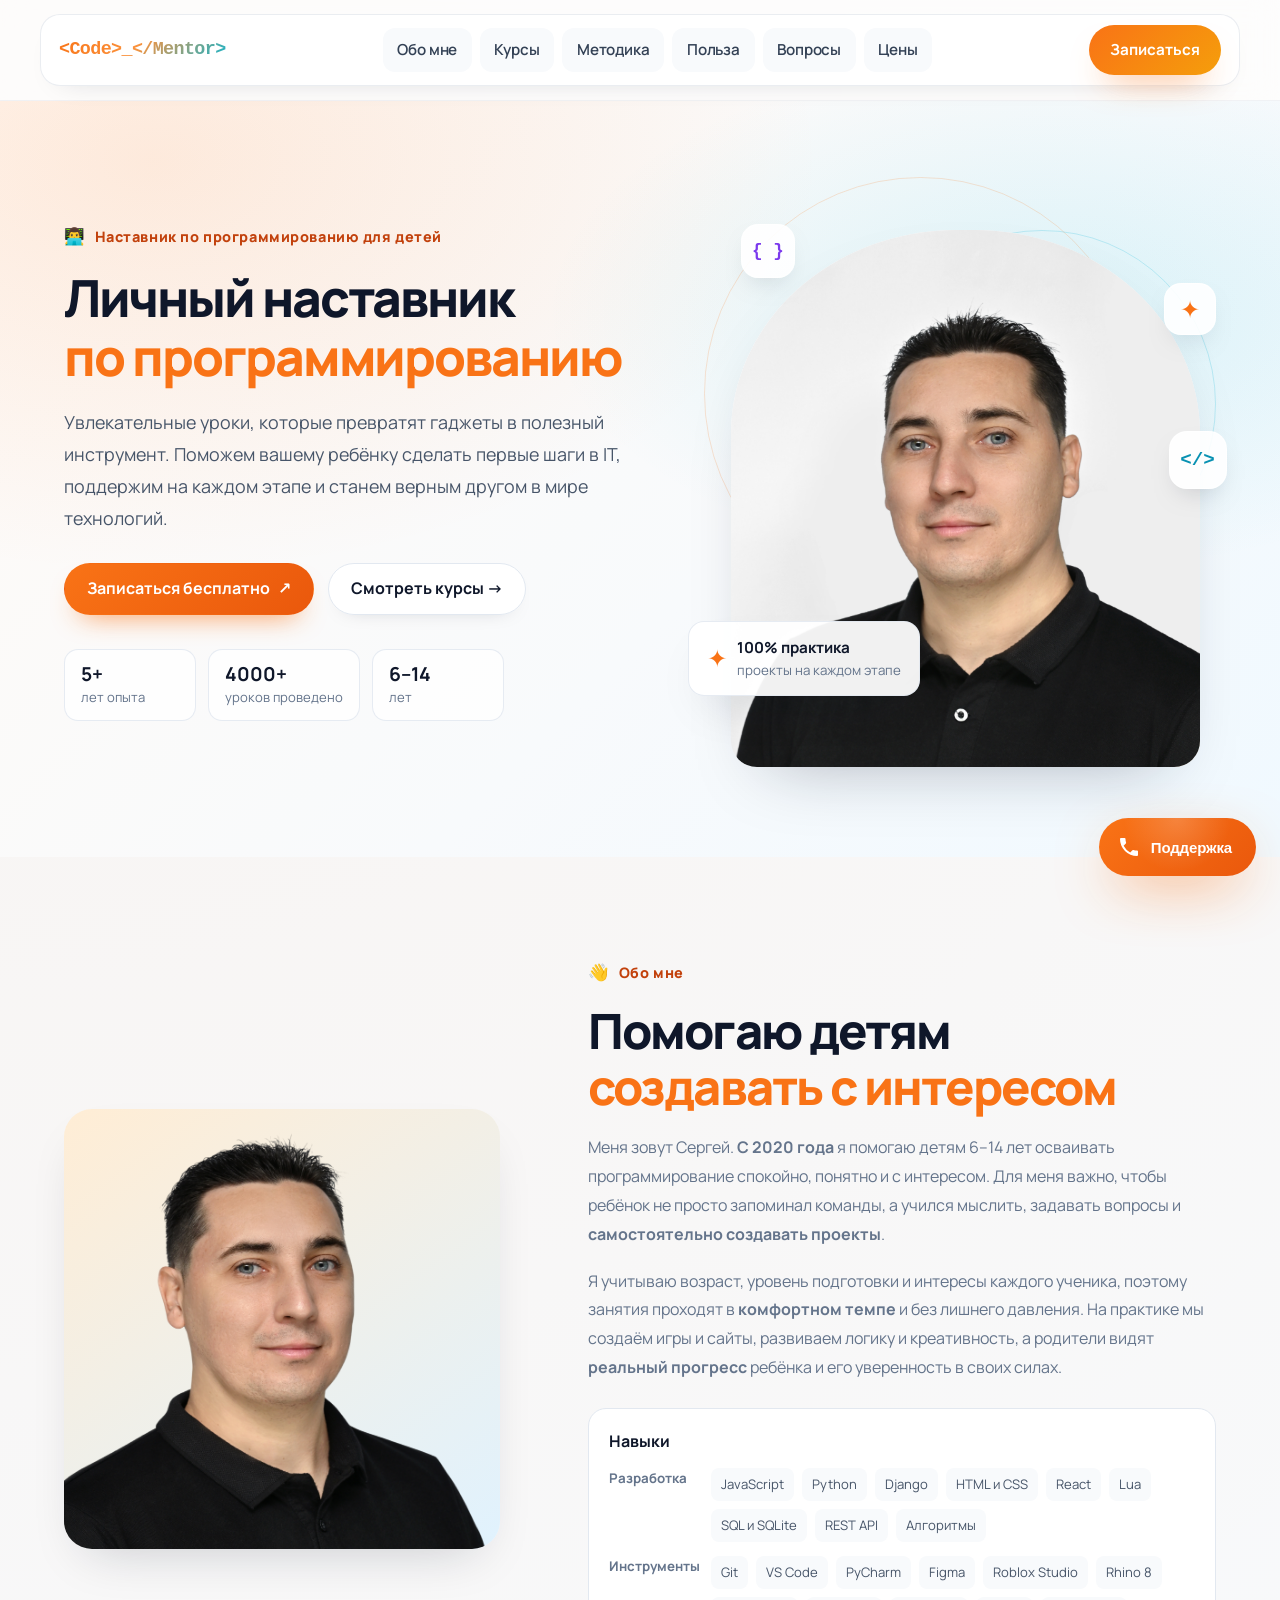
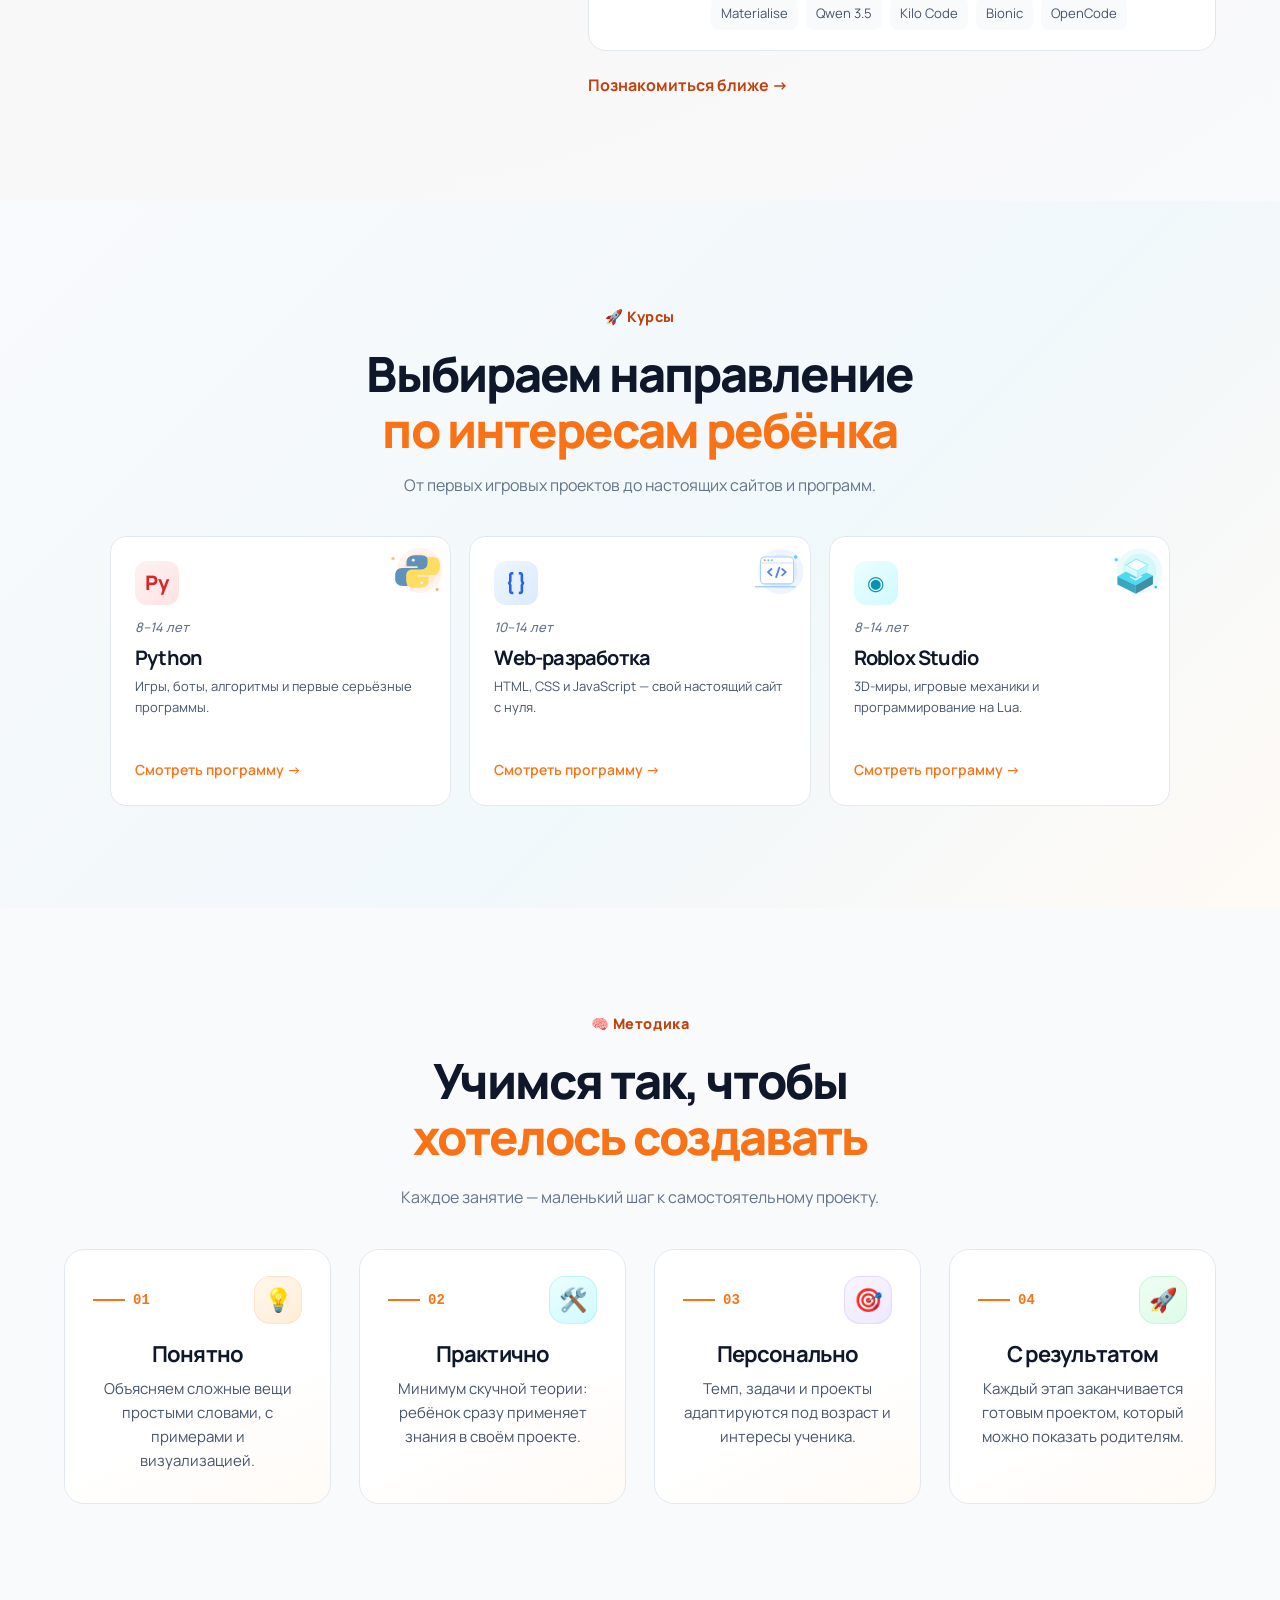
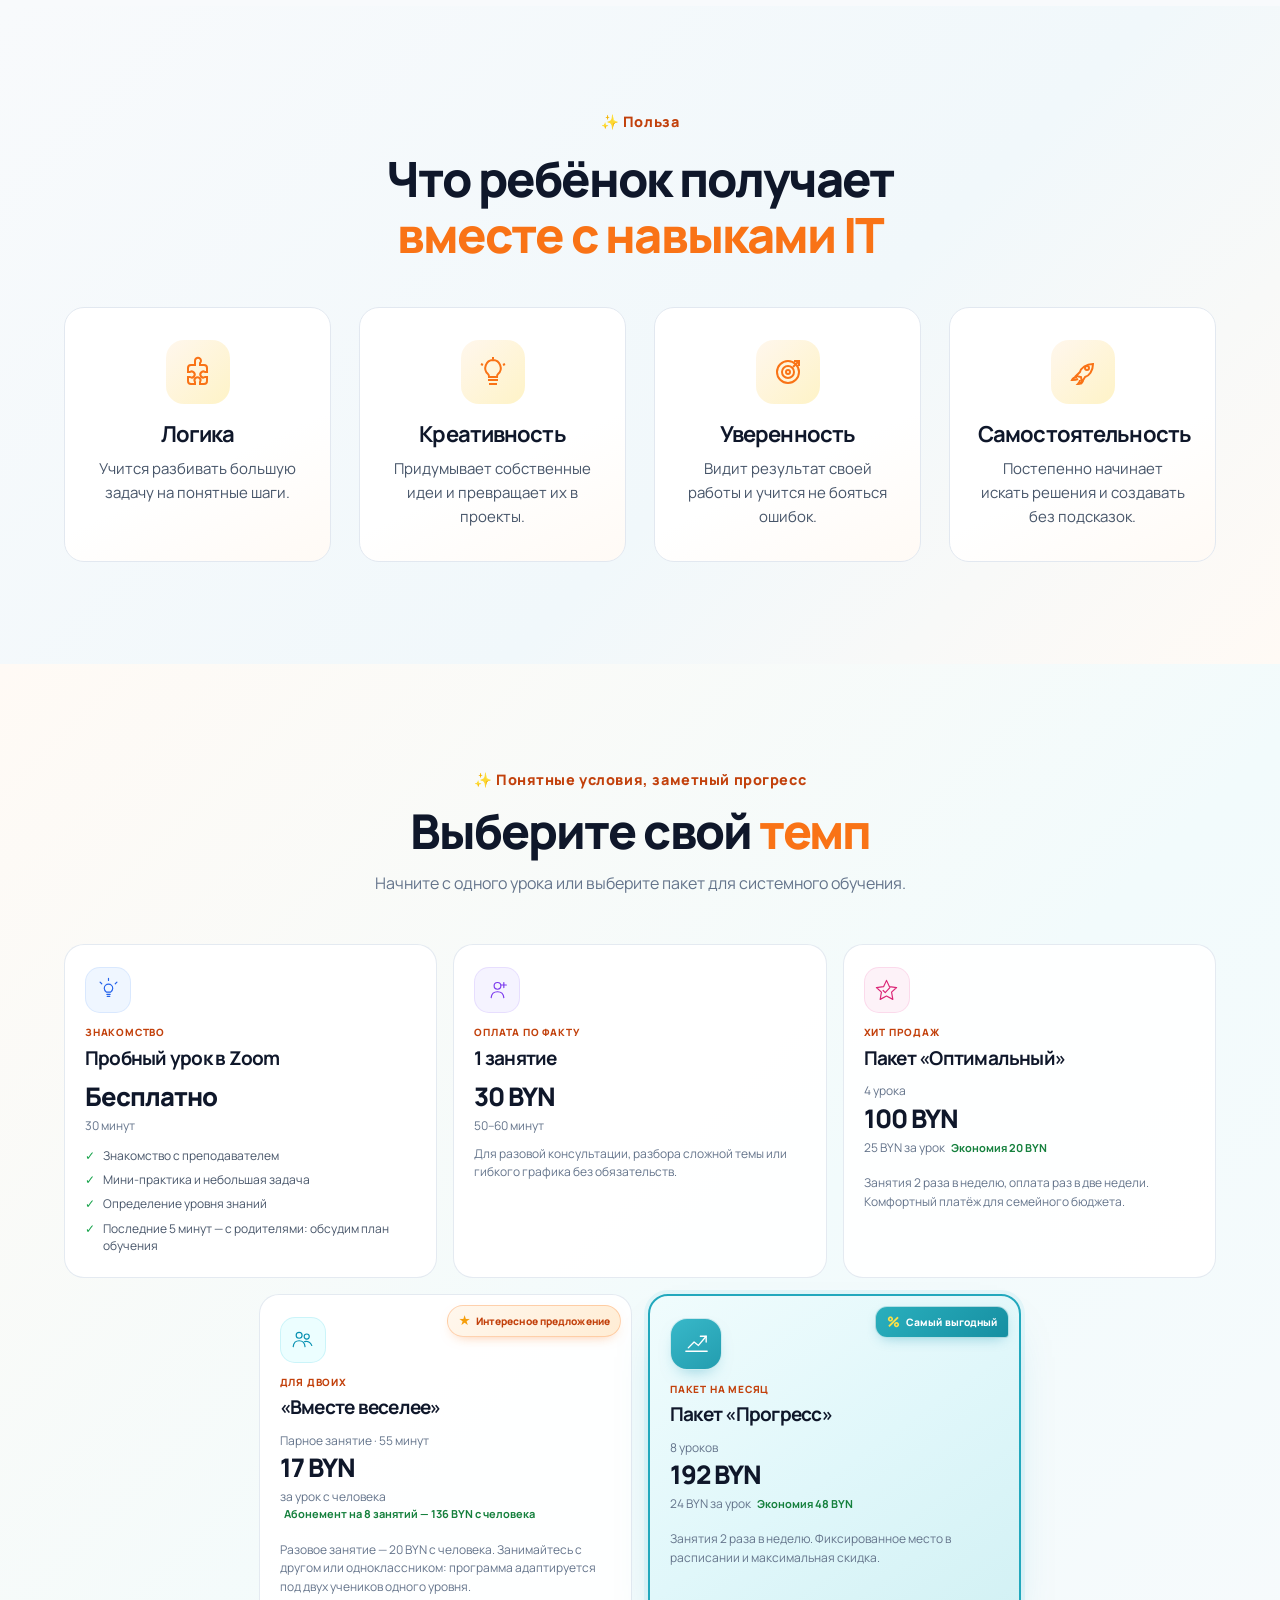
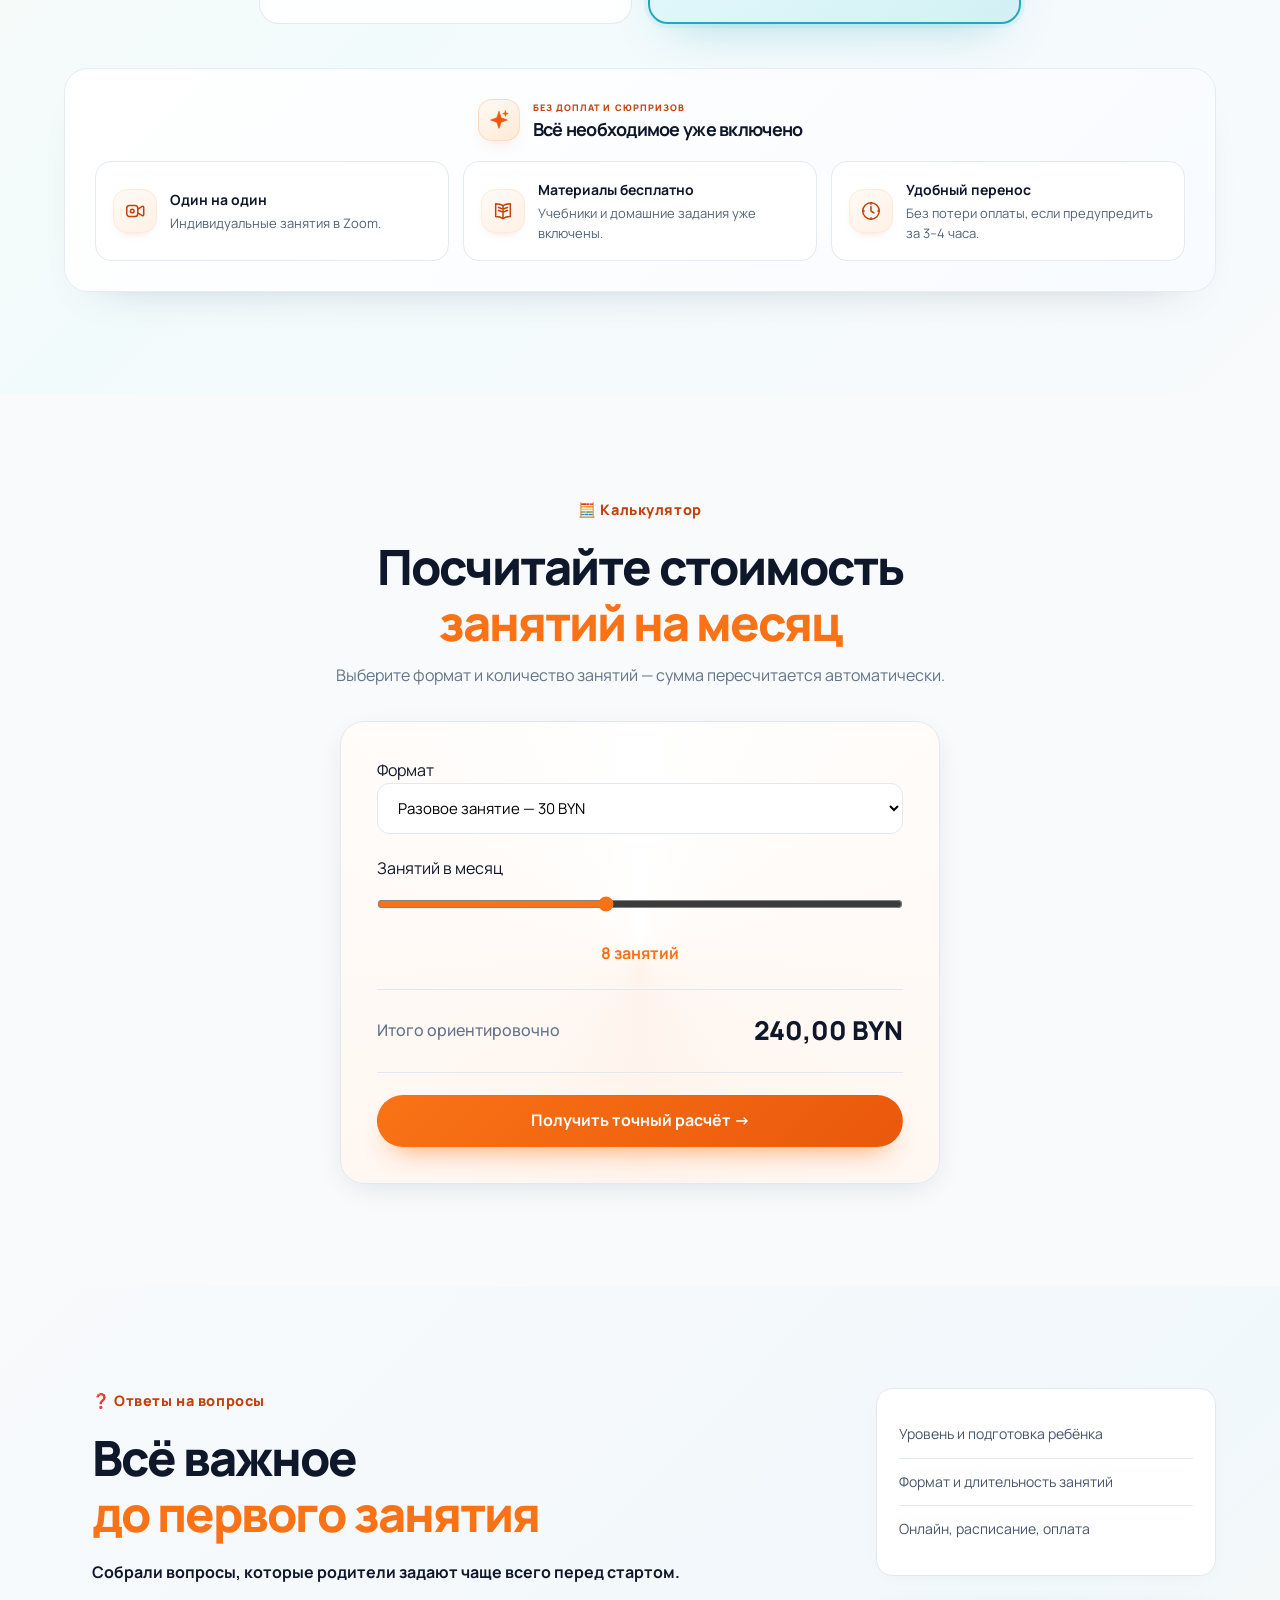
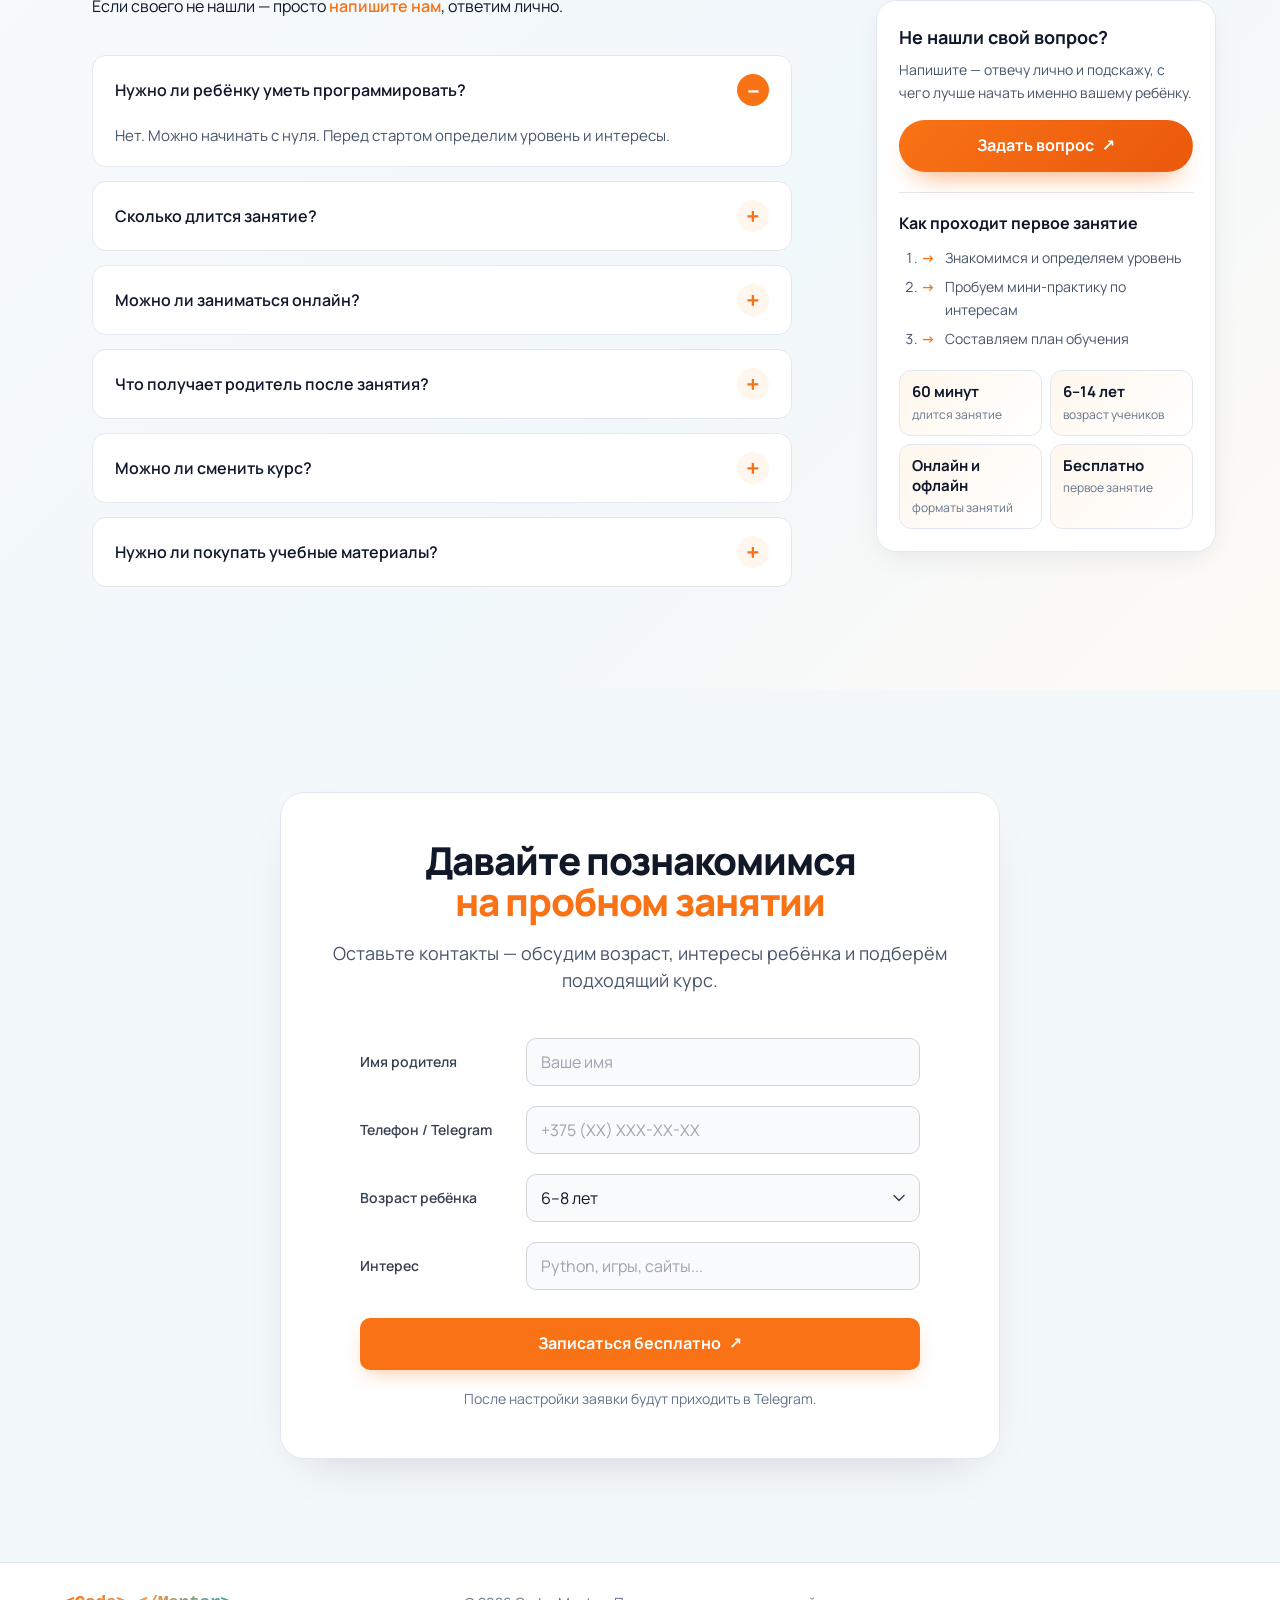
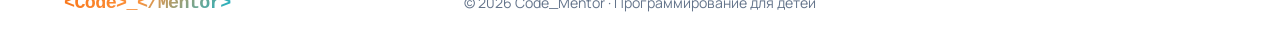
==== commit 41394fa8: "Connect signup form to Telegram worker Co-authored-by: Copilot <223556219+Copilot@users.noreply.gith" ====
--- a/index.html
+++ b/index.html
@@ -10,7 +10,7 @@
   <link rel="preconnect" href="https://fonts.googleapis.com">
   <link rel="preconnect" href="https://fonts.gstatic.com" crossorigin>
   <link href="https://fonts.googleapis.com/css2?family=Manrope:wght@400;500;600;700;800&display=swap" rel="stylesheet">
-  <link rel="stylesheet" href="styles.css?v=20261030-40">
+  <link rel="stylesheet" href="styles.css?v=20261104-44">
 </head>
 
 <body>
@@ -98,6 +98,8 @@
                 <small>Инструменты</small>
                 <div>
                   <span>Git</span>
+                  <span>VS Code</span>
+                  <span>PyCharm</span>
                   <span>Figma</span>
                   <span>Roblox Studio</span>
                   <span>Rhino 8</span>
@@ -1797,7 +1799,12 @@
         </div>
         <div class="pricing-perks">
           <div class="pricing-perks-heading">
-            <span class="pricing-perks-icon" aria-hidden="true">✦</span>
+            <span class="pricing-perks-icon" aria-hidden="true">
+              <svg viewBox="0 0 24 24" fill="none">
+                <path d="M12 2.8 14.4 9.6 21.2 12l-6.8 2.4L12 21.2l-2.4-6.8L2.8 12l6.8-2.4L12 2.8Z" />
+                <path d="m19 2 .7 2.3L22 5l-2.3.7L19 8l-.7-2.3L16 5l2.3-.7L19 2Z" />
+              </svg>
+            </span>
             <div>
               <p>БЕЗ ДОПЛАТ И СЮРПРИЗОВ</p>
               <h3>Всё необходимое уже включено</h3>
@@ -1807,8 +1814,9 @@
             <div class="pricing-perk">
               <span class="pricing-perk-icon" aria-hidden="true">
                 <svg viewBox="0 0 24 24" fill="none">
-                  <rect x="3" y="6" width="13" height="12" rx="2" />
-                  <path d="m16 10 5-3v10l-5-3" />
+                  <rect x="3" y="6" width="12" height="12" rx="3" />
+                  <path d="m15 10 5-3a1 1 0 0 1 1.5.9v8.2a1 1 0 0 1-1.5.9L15 14" />
+                  <circle cx="9" cy="12" r="2" />
                 </svg>
               </span>
               <p><strong>Один на один</strong><span>Индивидуальные занятия в Zoom.</span></p>
@@ -1816,8 +1824,8 @@
             <div class="pricing-perk">
               <span class="pricing-perk-icon" aria-hidden="true">
                 <svg viewBox="0 0 24 24" fill="none">
-                  <path d="M4 5.5A2.5 2.5 0 0 1 6.5 3H20v17H6.5A2.5 2.5 0 0 1 4 17.5z" />
-                  <path d="M4 17.5A2.5 2.5 0 0 1 6.5 15H20M8 7h8M8 10h7" />
+                  <path d="M12 6.2C9.8 4.7 7 4 4 4v14c3 0 5.8.7 8 2.2 2.2-1.5 5-2.2 8-2.2V4c-3 0-5.8.7-8 2.2Z" />
+                  <path d="M12 6.2v14M7 8.2c1.3.2 2.5.6 3.5 1.2M17 8.2c-1.3.2-2.5.6-3.5 1.2M7 11.5c1.3.2 2.5.6 3.5 1.2M17 11.5c-1.3.2-2.5.6-3.5 1.2" />
                 </svg>
               </span>
               <p><strong>Материалы бесплатно</strong><span>Учебники и домашние задания уже включены.</span></p>
@@ -1826,7 +1834,7 @@
               <span class="pricing-perk-icon" aria-hidden="true">
                 <svg viewBox="0 0 24 24" fill="none">
                   <circle cx="12" cy="12" r="9" />
-                  <path d="M12 7v5l3 2" />
+                  <path d="M12 7v5l3.2 2M12 3v1.5M21 12h-1.5M12 21v-1.5M3 12h1.5" />
                 </svg>
               </span>
               <p><strong>Удобный перенос</strong><span>Без потери оплаты, если предупредить за 3–4 часа.</span></p>
@@ -1893,6 +1901,10 @@
                 <summary>Можно ли сменить курс?</summary>
                 <p>Да. Если интересы ребёнка изменились, программу можно скорректировать вместе с наставником.</p>
               </details>
+              <details>
+                <summary>Нужно ли покупать учебные материалы?</summary>
+                <p>Нет, учебные материалы и домашние задания уже включены в стоимость занятий.</p>
+              </details>
             </div>
           </div>
 
@@ -1937,14 +1949,14 @@
           <h2>Давайте познакомимся<br><span>на пробном занятии</span></h2>
           <p>Оставьте контакты — обсудим возраст, интересы ребёнка и подберём подходящий курс.</p>
         </div>
-        <form id="form" class="signup-form">
+        <form id="form" class="signup-form" data-endpoint="">
           <label class="field">
             <span class="field-label">Имя родителя</span>
             <input required name="name" placeholder="Ваше имя">
           </label>
           <label class="field">
             <span class="field-label">Телефон / Telegram</span>
-            <input required name="contact" placeholder="+7 900 000-00-00">
+            <input required name="contact" type="tel" autocomplete="tel" placeholder="+375 (XX) XXX-XX-XX">
           </label>
           <label class="field">
             <span class="field-label">Возраст ребёнка</span>
@@ -1960,8 +1972,9 @@
             <input name="interest" placeholder="Python, игры, сайты...">
           </label>
           <button class="btn white full" type="submit">Записаться бесплатно <b>↗</b></button>
+          <p class="signup-status" id="signupStatus" role="status" aria-live="polite"></p>
         </form>
-        <small class="signup-note">Форма демонстрационная — подключите Telegram, почту или CRM.</small>
+        <small class="signup-note">После настройки заявки будут приходить в Telegram.</small>
       </div>
     </section>
   </main>
@@ -1971,7 +1984,7 @@
     </div>
   </footer>
 
-  <script src="script.js?v=20261030-3"></script>
+  <script src="script.js?v=20261104-4"></script>
   <div class="support-widget" id="supportWidget">
     <div class="support-panel" id="supportPanel">
       <div class="support-header">
--- a/styles.css
+++ b/styles.css
@@ -375,24 +375,28 @@
 .price-card-details { display: grid; gap: 7px; margin: 12px 0 0; padding: 0; list-style: none; color: #475569; font-size: 12px; line-height: 1.45; }
 .price-card-details li { position: relative; padding-left: 18px; }
 .price-card-details li::before { position: absolute; left: 0; color: #16a34a; content: "✓"; font-weight: 800; }
-.pricing-perks { max-width: 1160px; margin: 24px auto 0; padding: clamp(20px, 3vw, 30px); border: 1px solid rgba(255,255,255,.9); border-radius: 24px; background: linear-gradient(135deg, rgba(255,255,255,.9), rgba(255,255,255,.62)); box-shadow: 0 20px 50px -38px rgba(15,23,42,.35), inset 0 1px rgba(255,255,255,.9); text-align: left; }
-.pricing-perks-heading { display: flex; align-items: center; justify-content: center; gap: 13px; margin-bottom: 22px; text-align: left; }
-.pricing-perks-icon { display: grid; width: 42px; height: 42px; flex: 0 0 42px; place-items: center; border: 1px solid rgba(249,115,22,.15); border-radius: 14px; background: linear-gradient(145deg, #fff7ed, #ffedd5); color: #ea580c; font-size: 21px; box-shadow: 0 8px 18px -14px rgba(249,115,22,.8); }
+.pricing-perks { max-width: 1160px; margin: 44px auto 0; padding: clamp(20px, 3vw, 30px); border: 1px solid #e5edf4; border-radius: 24px; background: linear-gradient(135deg, #fff, #f8fbff); box-shadow: 0 20px 50px -38px rgba(15,23,42,.35), inset 0 1px rgba(255,255,255,.9); text-align: left; }
+.pricing-perks-heading { display: flex; align-items: center; justify-content: center; gap: 13px; margin-bottom: 20px; text-align: left; }
+.pricing-perks-icon { display: grid; width: 42px; height: 42px; flex: 0 0 42px; place-items: center; border: 1px solid rgba(249,115,22,.18); border-radius: 14px; background: linear-gradient(145deg, #fffaf5, #ffead5); color: #ea580c; box-shadow: 0 8px 18px -14px rgba(249,115,22,.8); }
+.pricing-perks-icon svg { width: 22px; height: 22px; fill: currentColor; stroke: currentColor; stroke-width: .7; stroke-linecap: round; stroke-linejoin: round; }
 .pricing-perks-heading p { margin: 0 0 3px; color: #c2410c; font-size: 9px; font-weight: 800; letter-spacing: .12em; }
-.pricing-perks-heading h3 { margin: 0; color: var(--ink); font-size: 17px; }
-.pricing-perks-grid { display: grid; grid-template-columns: repeat(3, minmax(0, 1fr)); gap: 12px; }
-.pricing-perk { display: flex; min-width: 0; align-items: flex-start; gap: 12px; padding: 16px; border: 1px solid rgba(226,232,240,.8); border-radius: 16px; background: rgba(255,255,255,.76); transition: transform .2s ease, border-color .2s ease, box-shadow .2s ease; }
+.pricing-perks-heading h3 { margin: 0; color: var(--ink); font-size: 18px; }
+.pricing-perks-grid { display: grid; grid-template-columns: repeat(3, minmax(0, 1fr)); gap: 14px; }
+.pricing-perk { display: flex; min-width: 0; min-height: 92px; align-items: center; gap: 13px; padding: 17px; border: 1px solid #e3eaf2; border-radius: 16px; background: #fff; transition: transform .2s ease, border-color .2s ease, box-shadow .2s ease; }
 .pricing-perk:hover { transform: translateY(-2px); border-color: rgba(249,115,22,.25); box-shadow: 0 12px 24px -20px rgba(15,23,42,.35); }
-.pricing-perk-icon { display: grid; width: 36px; height: 36px; flex: 0 0 36px; place-items: center; border-radius: 12px; background: #fff7ed; color: #ea580c; }
-.pricing-perk-icon svg { width: 19px; height: 19px; stroke: currentColor; stroke-width: 1.7; stroke-linecap: round; stroke-linejoin: round; }
-.pricing-perk p { display: grid; gap: 4px; margin: 0; color: #64748b; font-size: 12px; line-height: 1.5; }
-.pricing-perk strong { color: var(--ink); font-size: 13px; }
+.pricing-perk-icon { display: grid; width: 44px; height: 44px; flex: 0 0 44px; place-items: center; border: 1px solid #ffead8; border-radius: 14px; background: linear-gradient(145deg, #fffaf5, #fff1e5); color: #c2410c; box-shadow: 0 5px 12px -10px rgba(194,65,12,.55); transition: transform .2s ease, box-shadow .2s ease; }
+.pricing-perk-icon svg { width: 22px; height: 22px; stroke: currentColor; stroke-width: 1.65; stroke-linecap: round; stroke-linejoin: round; }
+.pricing-perk:hover .pricing-perk-icon { transform: translateY(-1px) scale(1.06); box-shadow: 0 7px 14px -9px rgba(194,65,12,.45); }
+.pricing-perk p { display: grid; gap: 4px; margin: 0; color: #526274; font-size: 13px; line-height: 1.5; }
+.pricing-perk strong { color: var(--ink); font-size: 14px; }
 .pricing-note { margin-top: 40px; color: #64748b; max-width: 720px; margin-left: auto; margin-right: auto; animation: fadeUp .8s ease .6s both; }
 
 
 /* Calculator */
-.calc-grid { display: grid; grid-template-columns: 1fr 1fr; gap: 60px; align-items: center; justify-items: center; }
-.calculator { background: #fff; border: 1px solid var(--line); border-radius: 24px; padding: 36px; box-shadow: 0 8px 30px -8px rgba(15,23,42,.12); position: relative; overflow: hidden; animation: fadeUp .8s ease both; }
+.calc-grid { display: grid; grid-template-columns: minmax(0, 1fr); gap: 32px; align-items: center; justify-items: center; }
+.calc-grid > div:first-child { width: 100%; max-width: 760px; text-align: center; }
+.calc-grid > div:first-child .muted { max-width: 640px; margin: 12px auto 0; }
+.calculator { width: min(100%, 600px); background: #fff; border: 1px solid var(--line); border-radius: 24px; padding: 36px; box-shadow: 0 8px 30px -8px rgba(15,23,42,.12); position: relative; overflow: hidden; animation: fadeUp .8s ease both; }
 .calculator::before { content: ''; position: absolute; top: -50%; left: -50%; width: 200%; height: 200%; background: conic-gradient(from 0deg, transparent, rgba(249,115,22,.08), transparent); animation: spin 6s linear infinite; }
 .calculator > * { position: relative; z-index: 1; }
 @keyframes spin { from { transform: rotate(0deg); } to { transform: rotate(360deg); } }
@@ -433,20 +437,20 @@
 .faq-head-points li { padding: 12px 0; border-bottom: 1px solid var(--line); font-size: 14px; color: #475569; display: flex; align-items: center; gap: 8px; transition: color .2s; }
 .faq-head-points li:hover { color: var(--accent); }
 .faq-head-points li:last-child { border-bottom: none; }
-.faq-aside { background: #fff; border: 1px solid var(--line); border-radius: 20px; padding: 28px; box-shadow: 0 8px 30px -8px rgba(15,23,42,.1); transition: transform .3s; }
+.faq-aside { background: #fff; border: 1px solid var(--line); border-radius: 20px; padding: 22px; box-shadow: 0 8px 30px -8px rgba(15,23,42,.1); transition: transform .3s; }
 .faq-aside:hover { transform: translateY(-4px); }
-.faq-aside-head { margin-bottom: 22px; }
+.faq-aside-head { margin-bottom: 16px; }
 .faq-aside-head b { display: block; font-size: 18px; margin-bottom: 8px; color: var(--ink); }
 .faq-aside-head p { color: #475569; font-size: 14px; }
-.faq-steps { margin-top: 26px; padding-top: 22px; border-top: 1px solid var(--line); }
-.faq-steps b { display: block; margin-bottom: 14px; font-size: 16px; color: var(--ink); }
-.faq-steps ol { padding-left: 22px; display: grid; gap: 10px; }
+.faq-steps { margin-top: 20px; padding-top: 18px; border-top: 1px solid var(--line); }
+.faq-steps b { display: block; margin-bottom: 10px; font-size: 16px; color: var(--ink); }
+.faq-steps ol { padding-left: 22px; display: grid; gap: 7px; }
 .faq-steps li { color: #475569; font-size: 14px; position: relative; padding-left: 24px; }
 .faq-steps li::before { content: '→'; position: absolute; left: 0; color: var(--accent); font-weight: 700; }
-.faq-facts { list-style: none; margin-top: 26px; display: grid; gap: 12px; }
-.faq-facts li { background: linear-gradient(135deg, #fff7ed, #fff); border-radius: 12px; padding: 14px 18px; display: flex; flex-direction: column; gap: 2px; border: 1px solid var(--line); transition: transform .2s; }
+.faq-facts { list-style: none; margin-top: 20px; display: grid; grid-template-columns: repeat(2, minmax(0, 1fr)); gap: 8px; }
+.faq-facts li { background: linear-gradient(135deg, #fff7ed, #fff); border-radius: 12px; padding: 11px 12px; display: flex; flex-direction: column; gap: 2px; border: 1px solid var(--line); transition: transform .2s; }
 .faq-facts li:hover { transform: translateX(4px); }
-.faq-facts b { color: var(--ink); font-size: 17px; }
+.faq-facts b { color: var(--ink); font-size: 15px; line-height: 1.35; }
 .faq-facts small { color: #64748b; font-size: 12px; }
 
 /* Signup */
@@ -560,6 +564,19 @@
   transform: translateY(-1px);
   box-shadow: 0 12px 24px -8px rgba(249, 115, 22, 0.6);
 }
+.signup-form .btn:disabled {
+  cursor: wait;
+  opacity: .7;
+  transform: none;
+}
+.signup-form .signup-status {
+  min-height: 0;
+  margin: 0;
+  color: #475569;
+  font-size: 14px;
+  line-height: 1.5;
+}
+.signup-form .signup-status:empty { display: none; }
 .signup-note {
   display: block;
   font-size: 14px;
@@ -853,7 +870,7 @@
   .price-card-featured { padding-top: 52px; }
   .prices-heading { margin-bottom: 32px; }
   .pricing-perks { padding: 18px; }
-  .pricing-perks-heading { justify-content: flex-start; margin-bottom: 16px; }
+  .pricing-perks-heading { justify-content: center; margin-bottom: 16px; }
   .pricing-perks-grid { grid-template-columns: 1fr; gap: 12px; }
   .pricing-perk { padding: 14px; }
 }
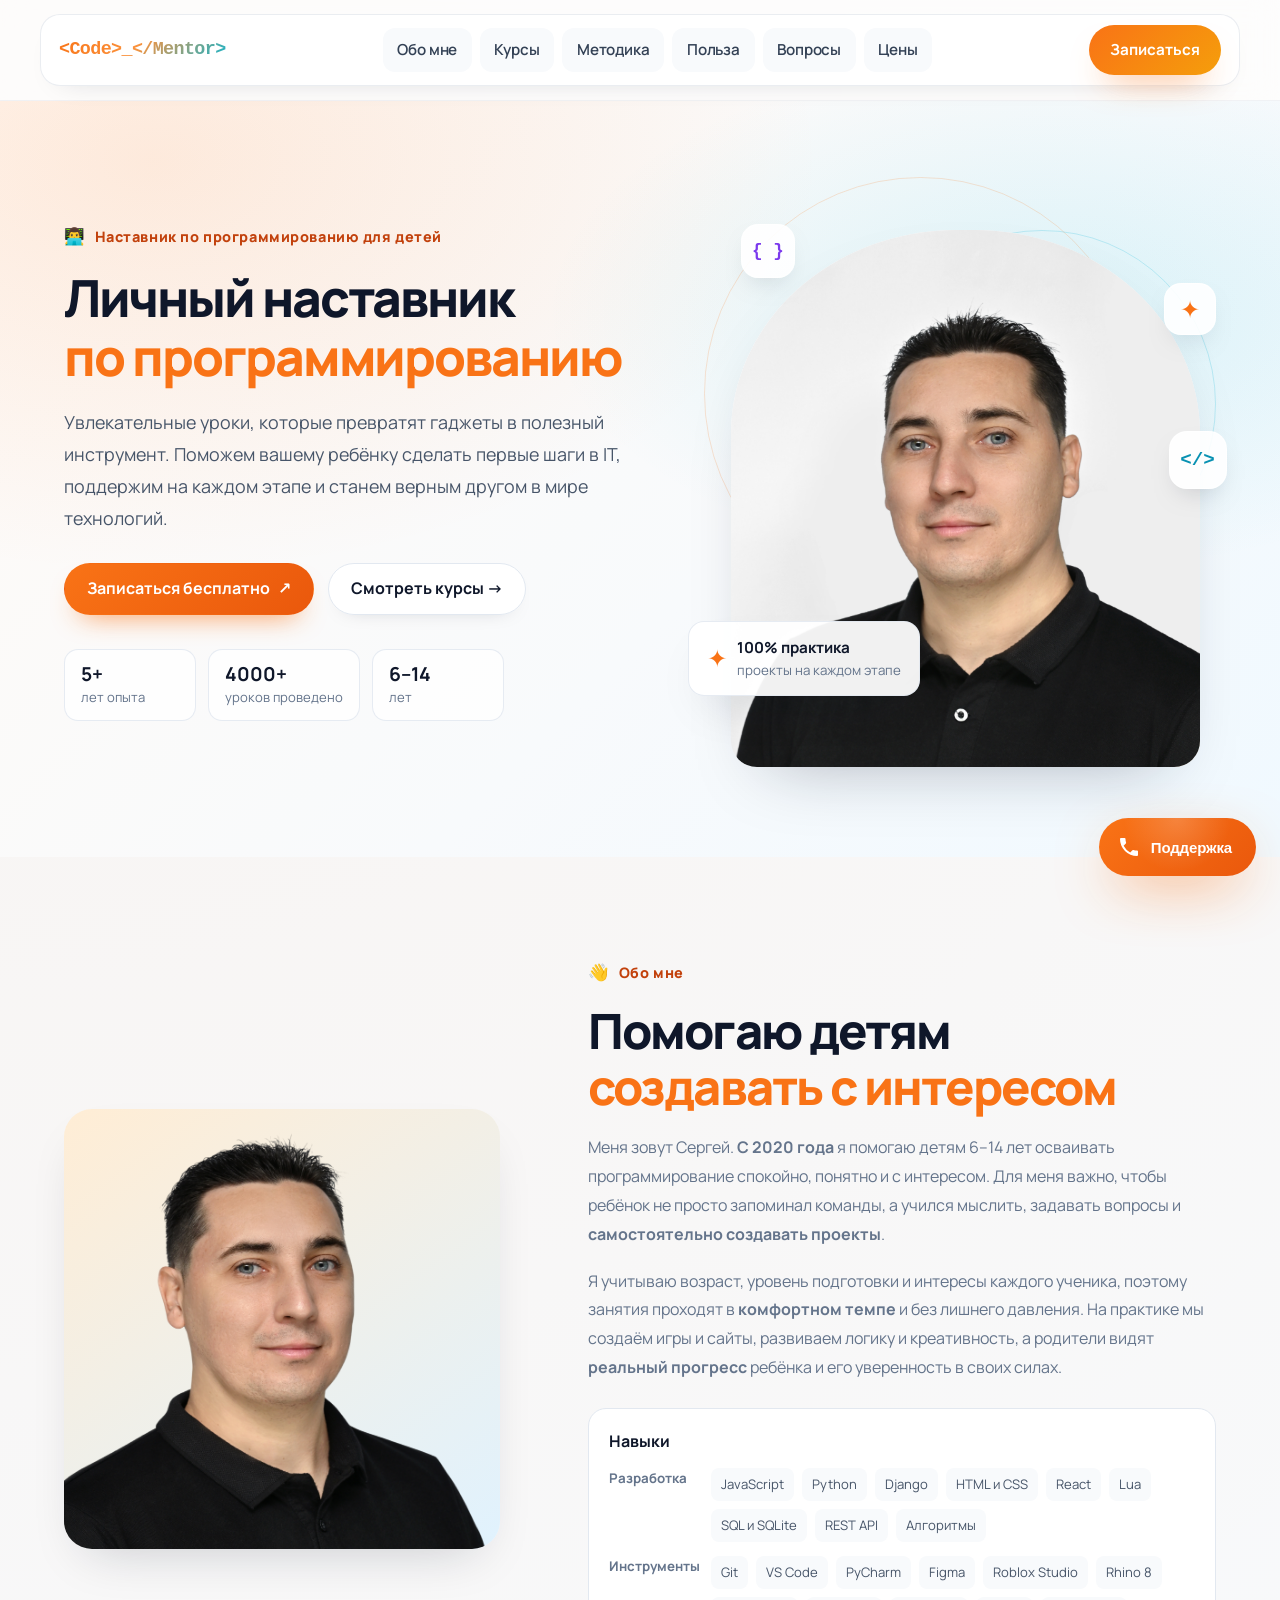
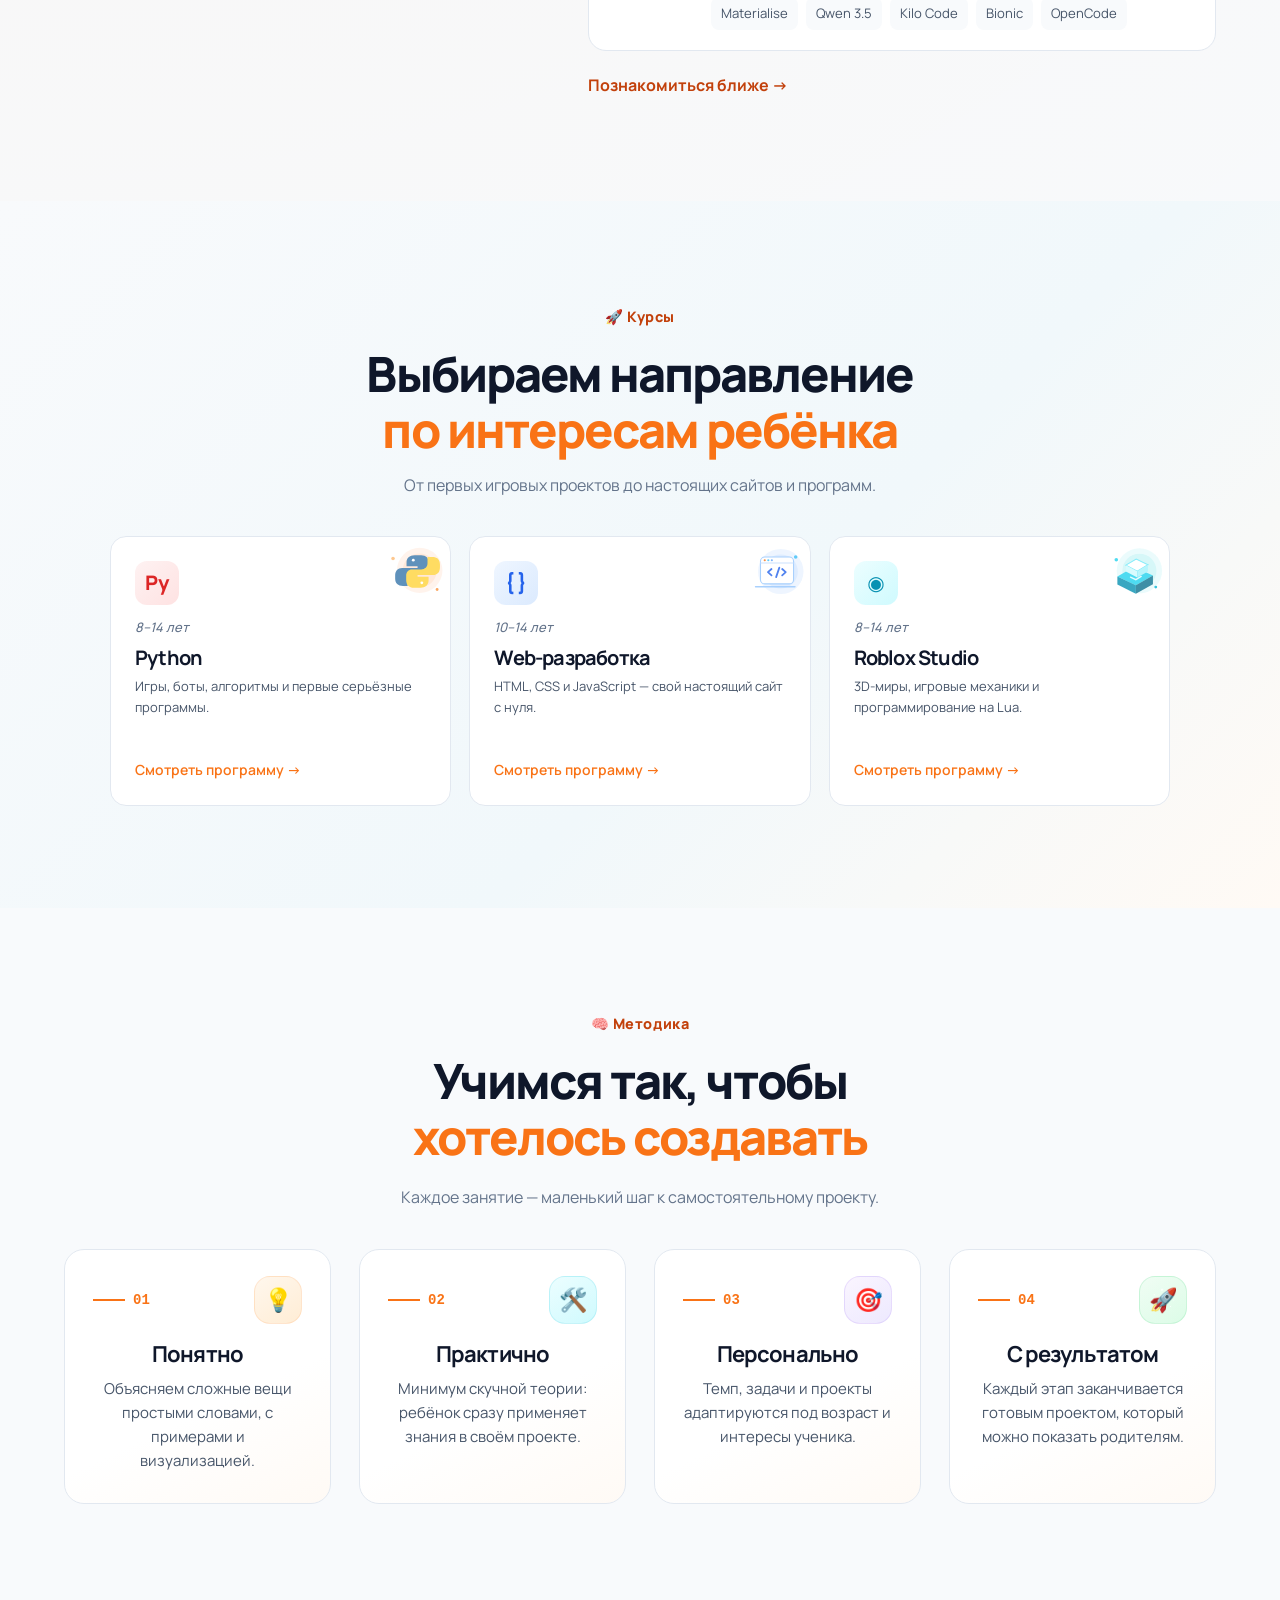
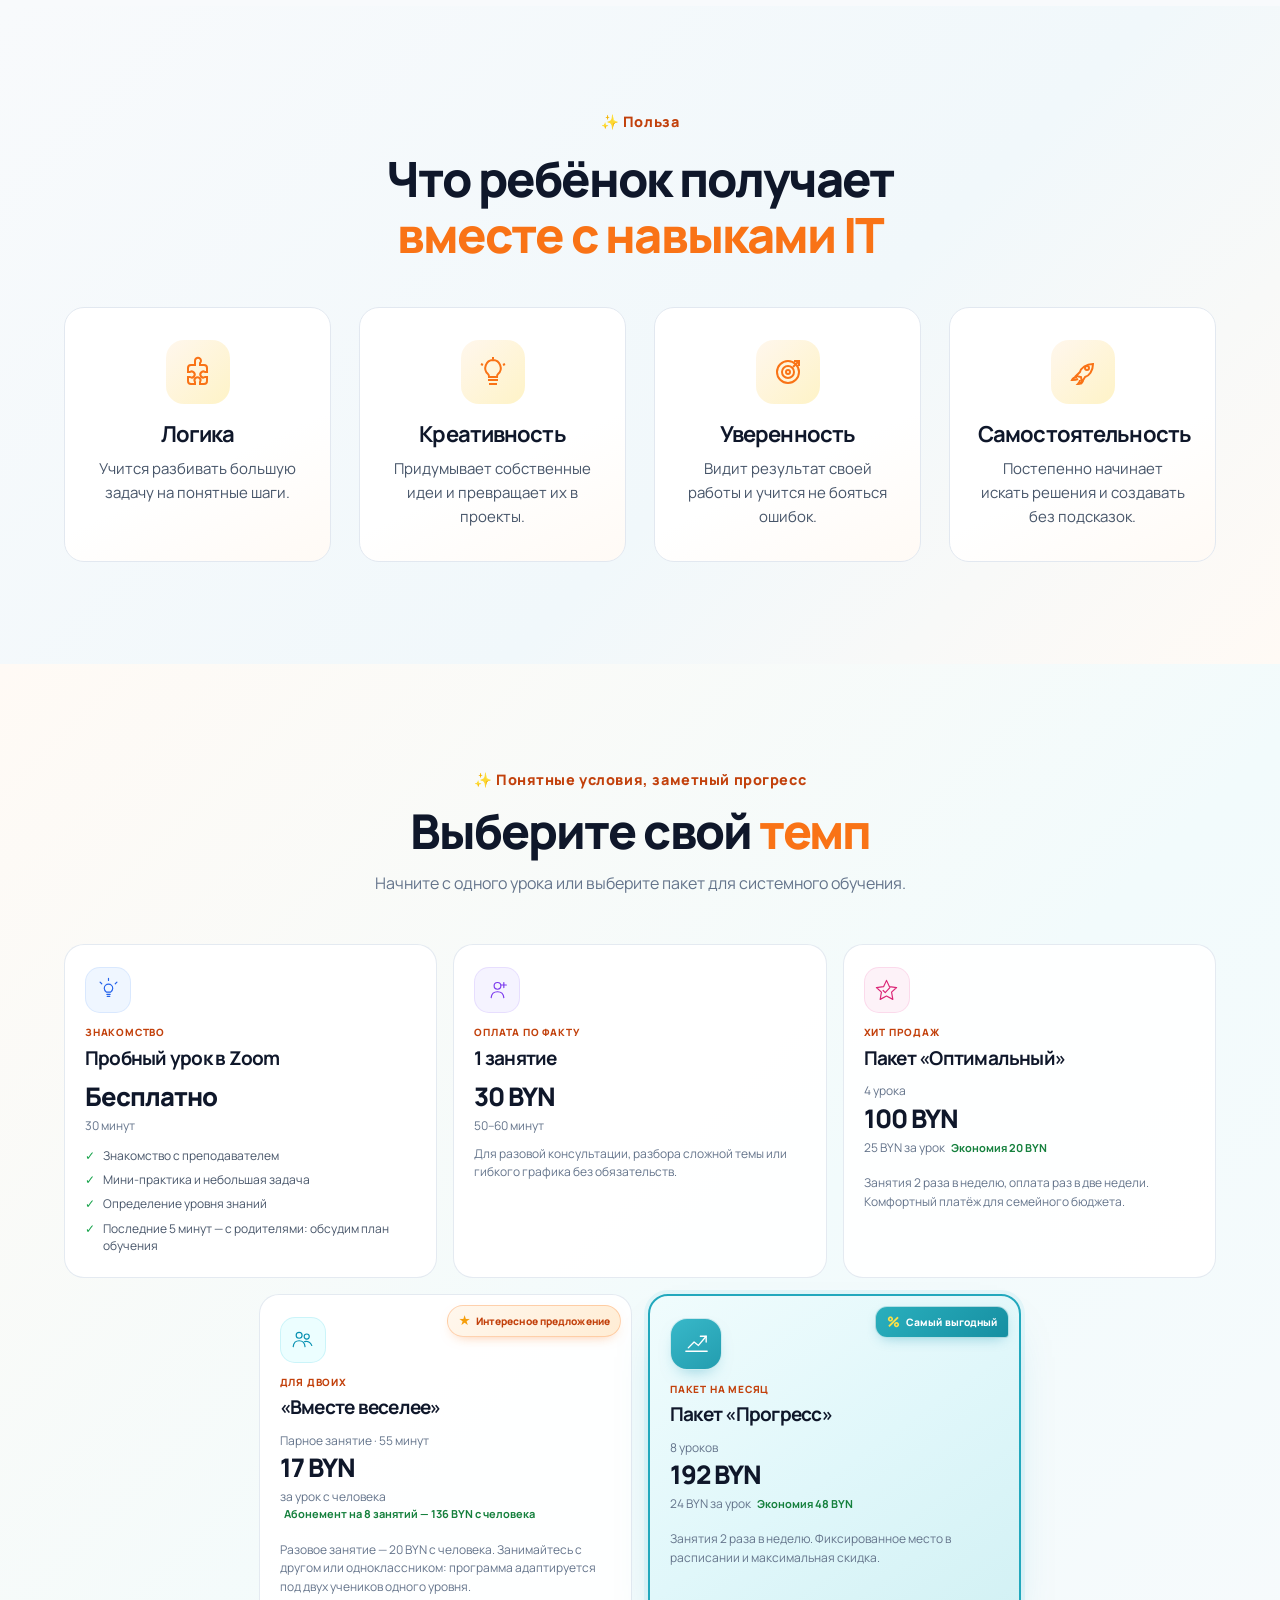
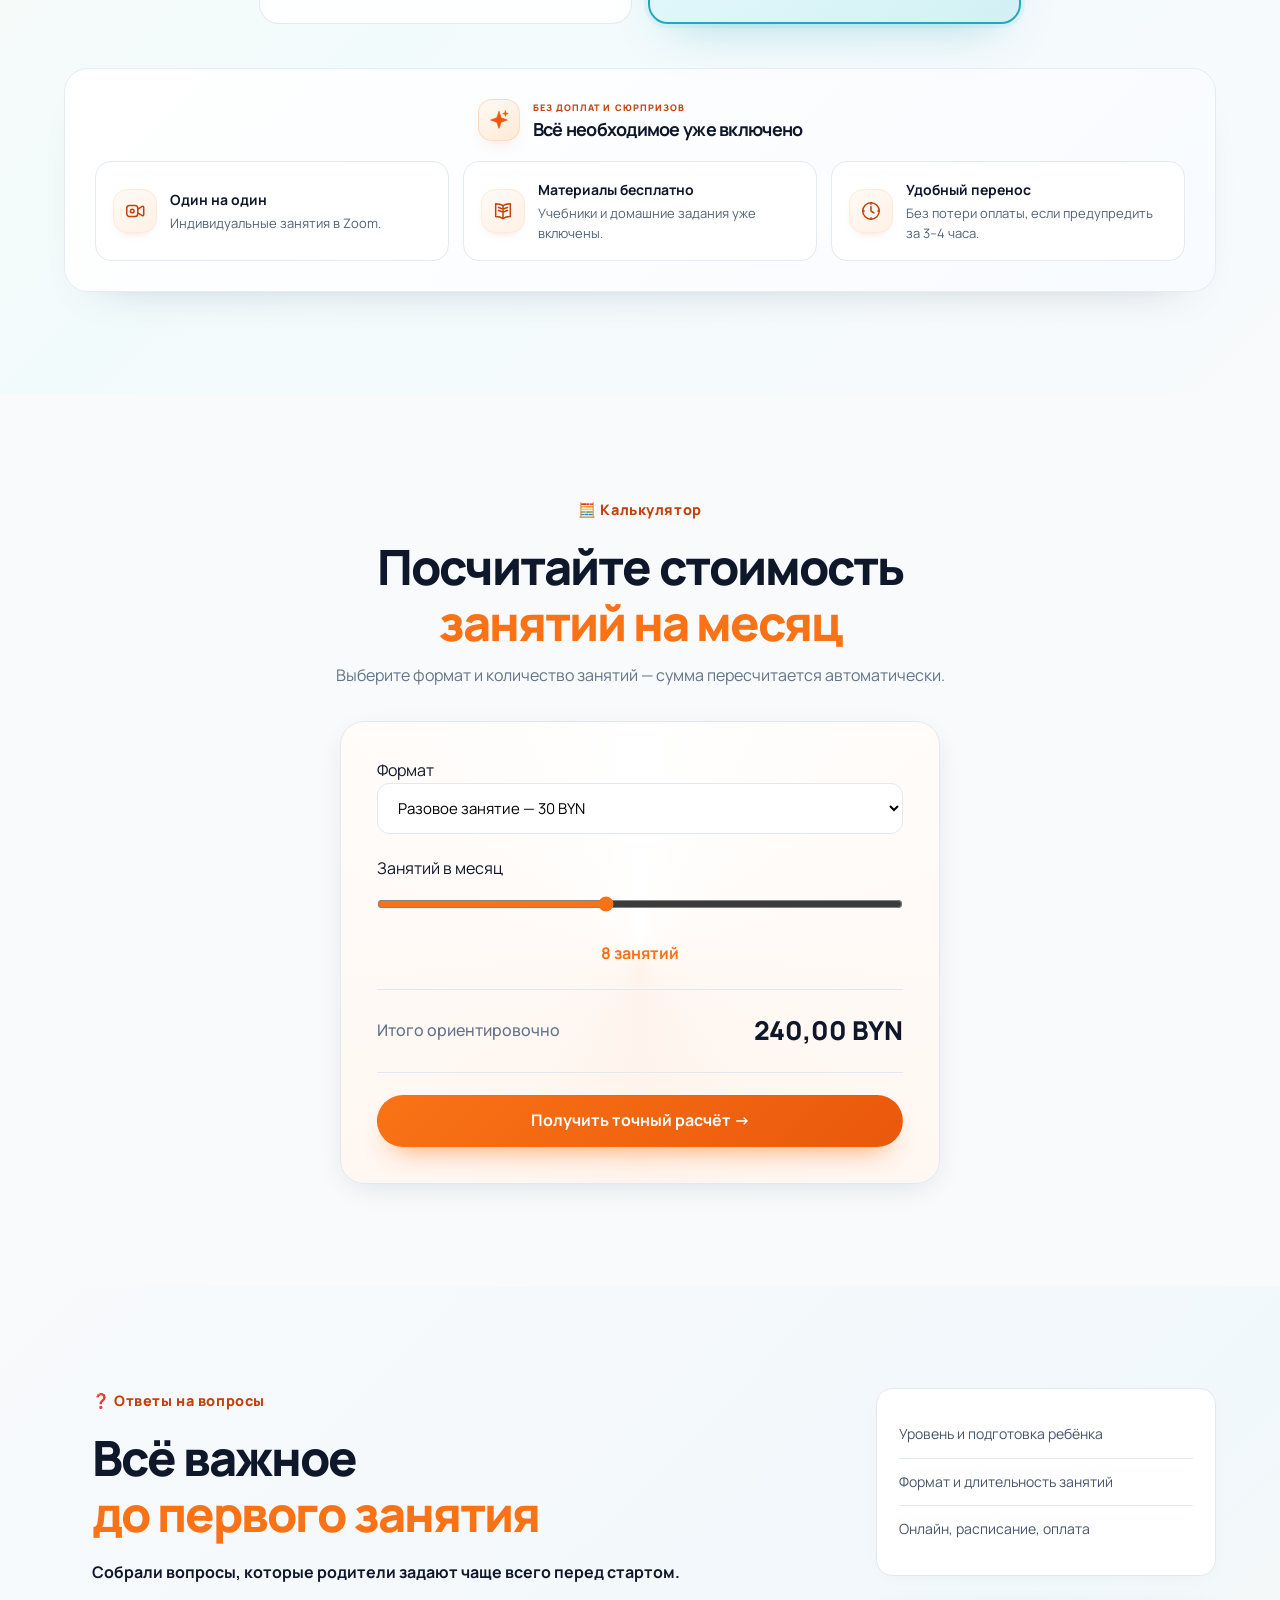
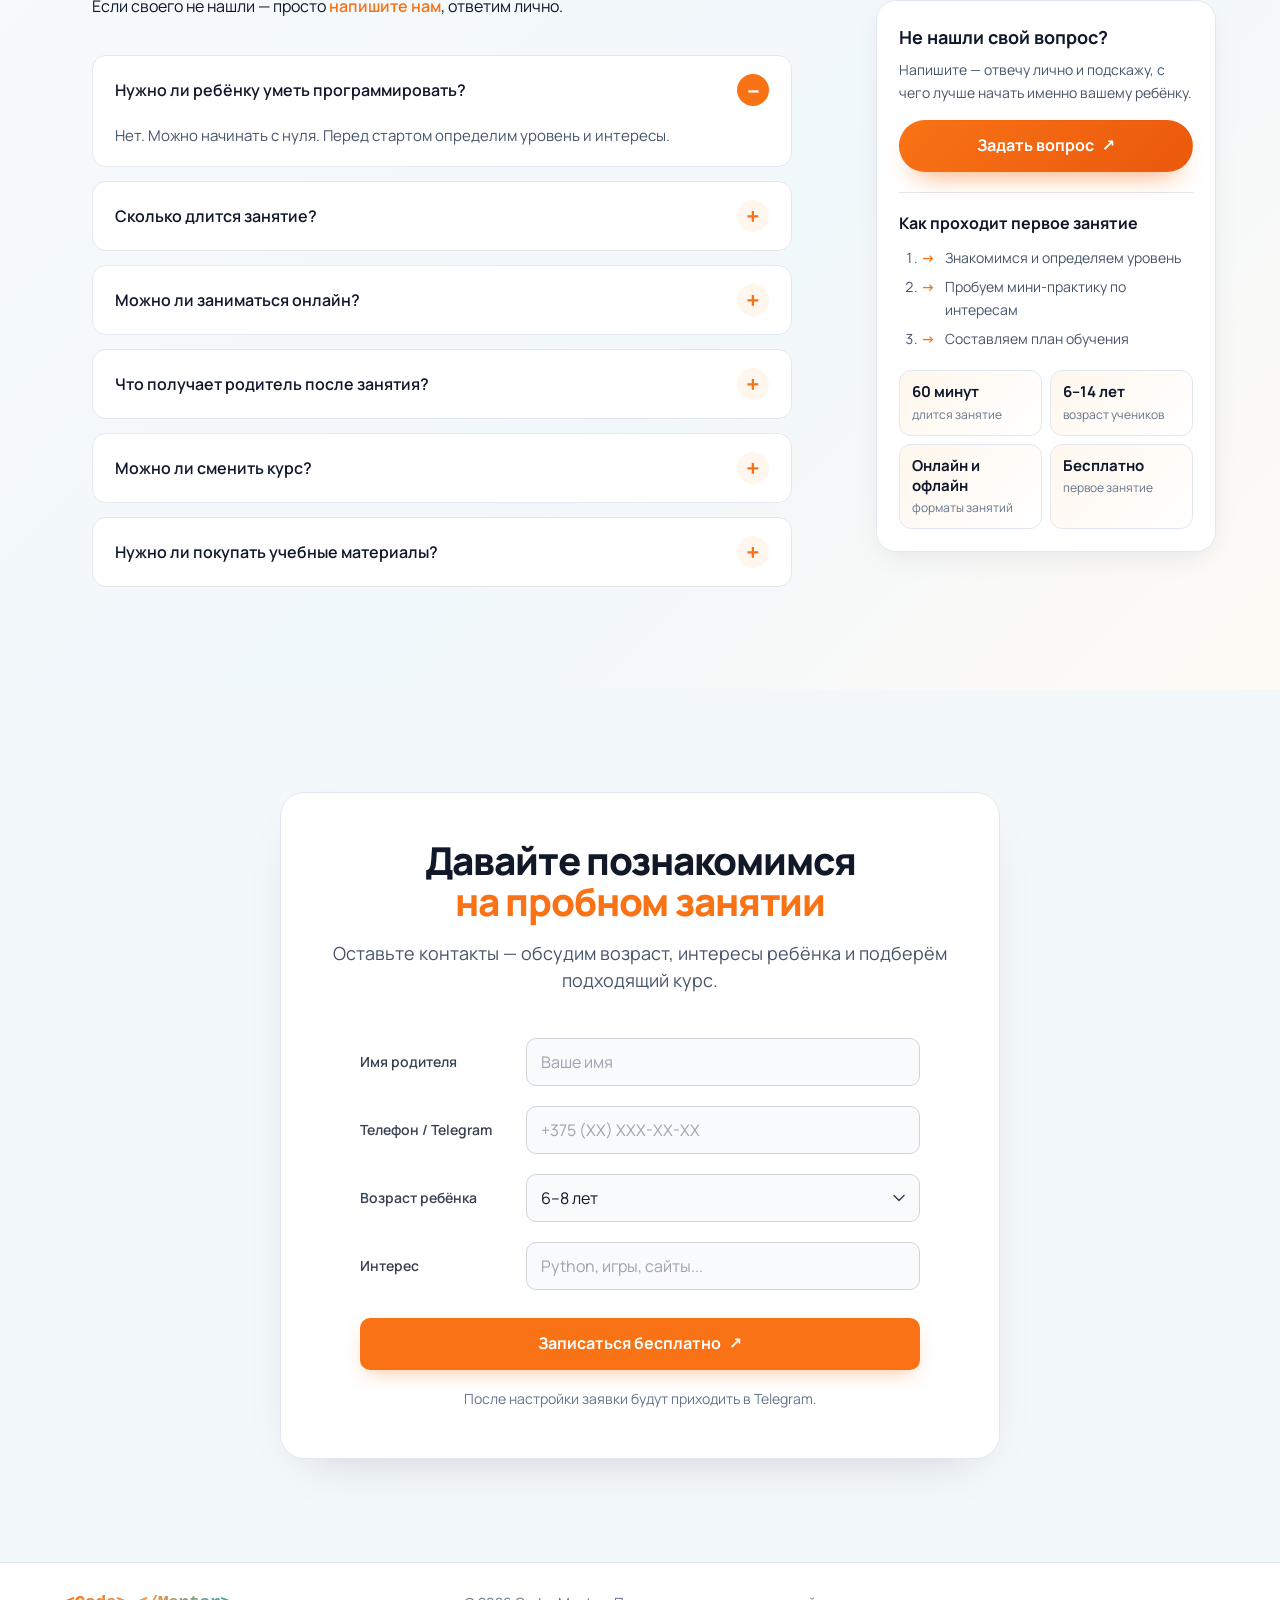
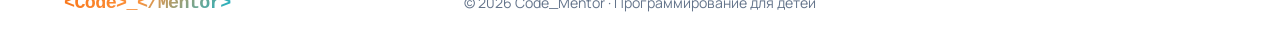
==== commit 7bd02508: "Update Telegram and phone contacts Co-authored-by: Copilot <223556219+Copilot@users.noreply.github.c" ====
--- a/index.html
+++ b/index.html
@@ -1949,7 +1949,7 @@
           <h2>Давайте познакомимся<br><span>на пробном занятии</span></h2>
           <p>Оставьте контакты — обсудим возраст, интересы ребёнка и подберём подходящий курс.</p>
         </div>
-        <form id="form" class="signup-form" data-endpoint="">
+        <form id="form" class="signup-form" data-endpoint="https://proud-surf-8913.sergiyteslenkodeveloper.workers.dev">
           <label class="field">
             <span class="field-label">Имя родителя</span>
             <input required name="name" placeholder="Ваше имя">
@@ -2016,22 +2016,22 @@
               <p class="support-contacts-text">Расскажите о возрасте и интересах ребёнка — подберём подходящий формат обучения и ответим на все вопросы.</p>
             </div>
             <div class="support-contacts-list">
-              <a class="support-contact-card" href="https://t.me/" target="_blank" rel="noopener">
+              <a class="support-contact-card" href="https://t.me/codementor_brest_bot" target="_blank" rel="noopener">
                 <div class="support-contact-icon">
                   <svg viewBox="0 0 24 24" fill="currentColor"><path d="M9.78 18.65l.28-4.23 7.68-6.92c.34-.31-.07-.46-.52-.19L7.74 13.3 3.64 12c-.88-.28-.89-.88.2-1.3l15.97-6.16c.73-.33 1.43.18 1.15 1.3l-2.72 12.81c-.19.91-.74 1.13-1.5.71L12.6 16.3l-1.99 1.93c-.23.23-.42.42-.83.42z"/></svg>
                 </div>
                 <div class="support-contact-info">
                   <span class="support-contact-label">Telegram</span>
-                  <span class="support-contact-value">@code_mentor</span>
+                  <span class="support-contact-value">@codementor_brest_bot</span>
                 </div>
               </a>
-              <a class="support-contact-card" href="tel:+70000000000">
+              <a class="support-contact-card" href="tel:+375339958966">
                 <div class="support-contact-icon">
                   <svg viewBox="0 0 24 24" fill="currentColor"><path d="M6.62 10.79a15.05 15.05 0 0 0 6.59 6.59l2.2-2.2a1 1 0 0 1 1.01-.24 11.36 11.36 0 0 0 3.58.57 1 1 0 0 1 1 1V20a1 1 0 0 1-1 1A17 17 0 0 1 3 4a1 1 0 0 1 1-1h3.5a1 1 0 0 1 1 1 11.36 11.36 0 0 0 .57 3.58 1 1 0 0 1-.24 1.01Z"/></svg>
                 </div>
                 <div class="support-contact-info">
                   <span class="support-contact-label">Телефон</span>
-                  <span class="support-contact-value">+7 (000) 000-00-00</span>
+                  <span class="support-contact-value">+375 33 995-89-66</span>
                 </div>
               </a>
             </div>
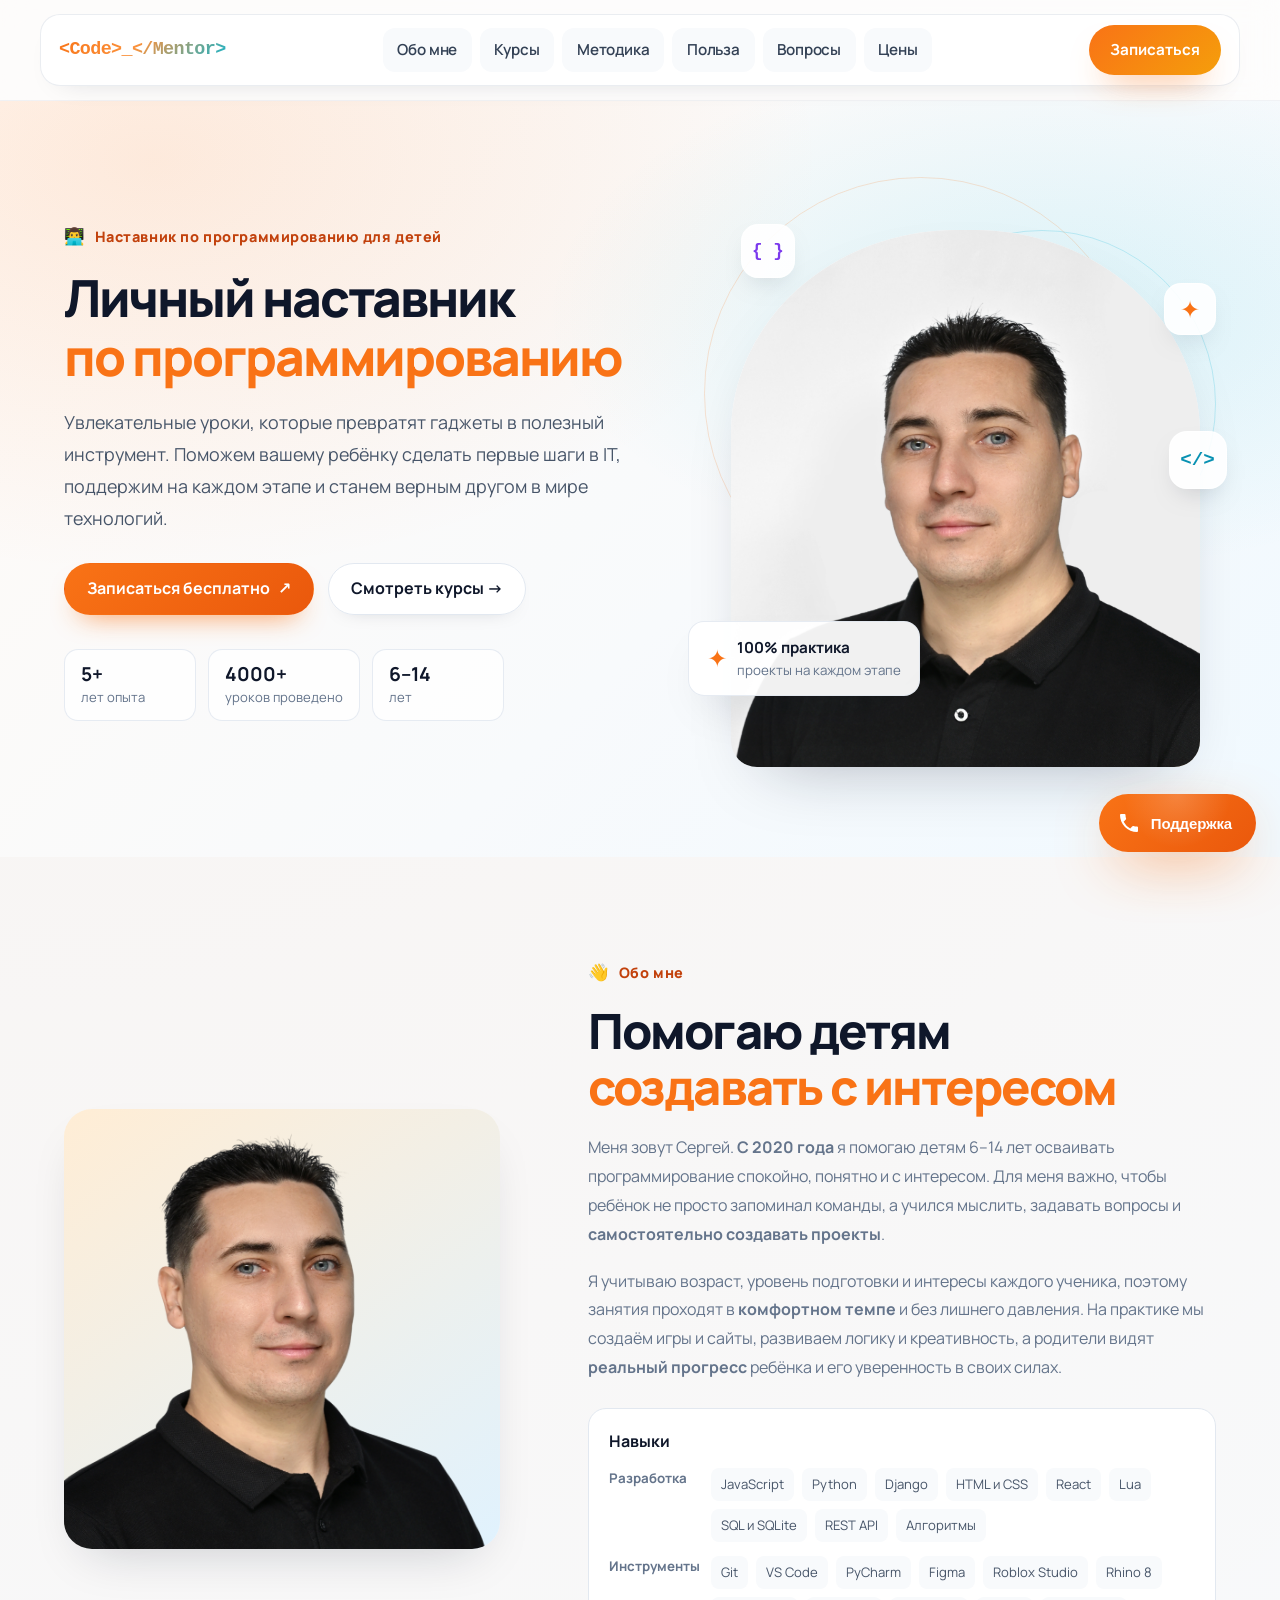
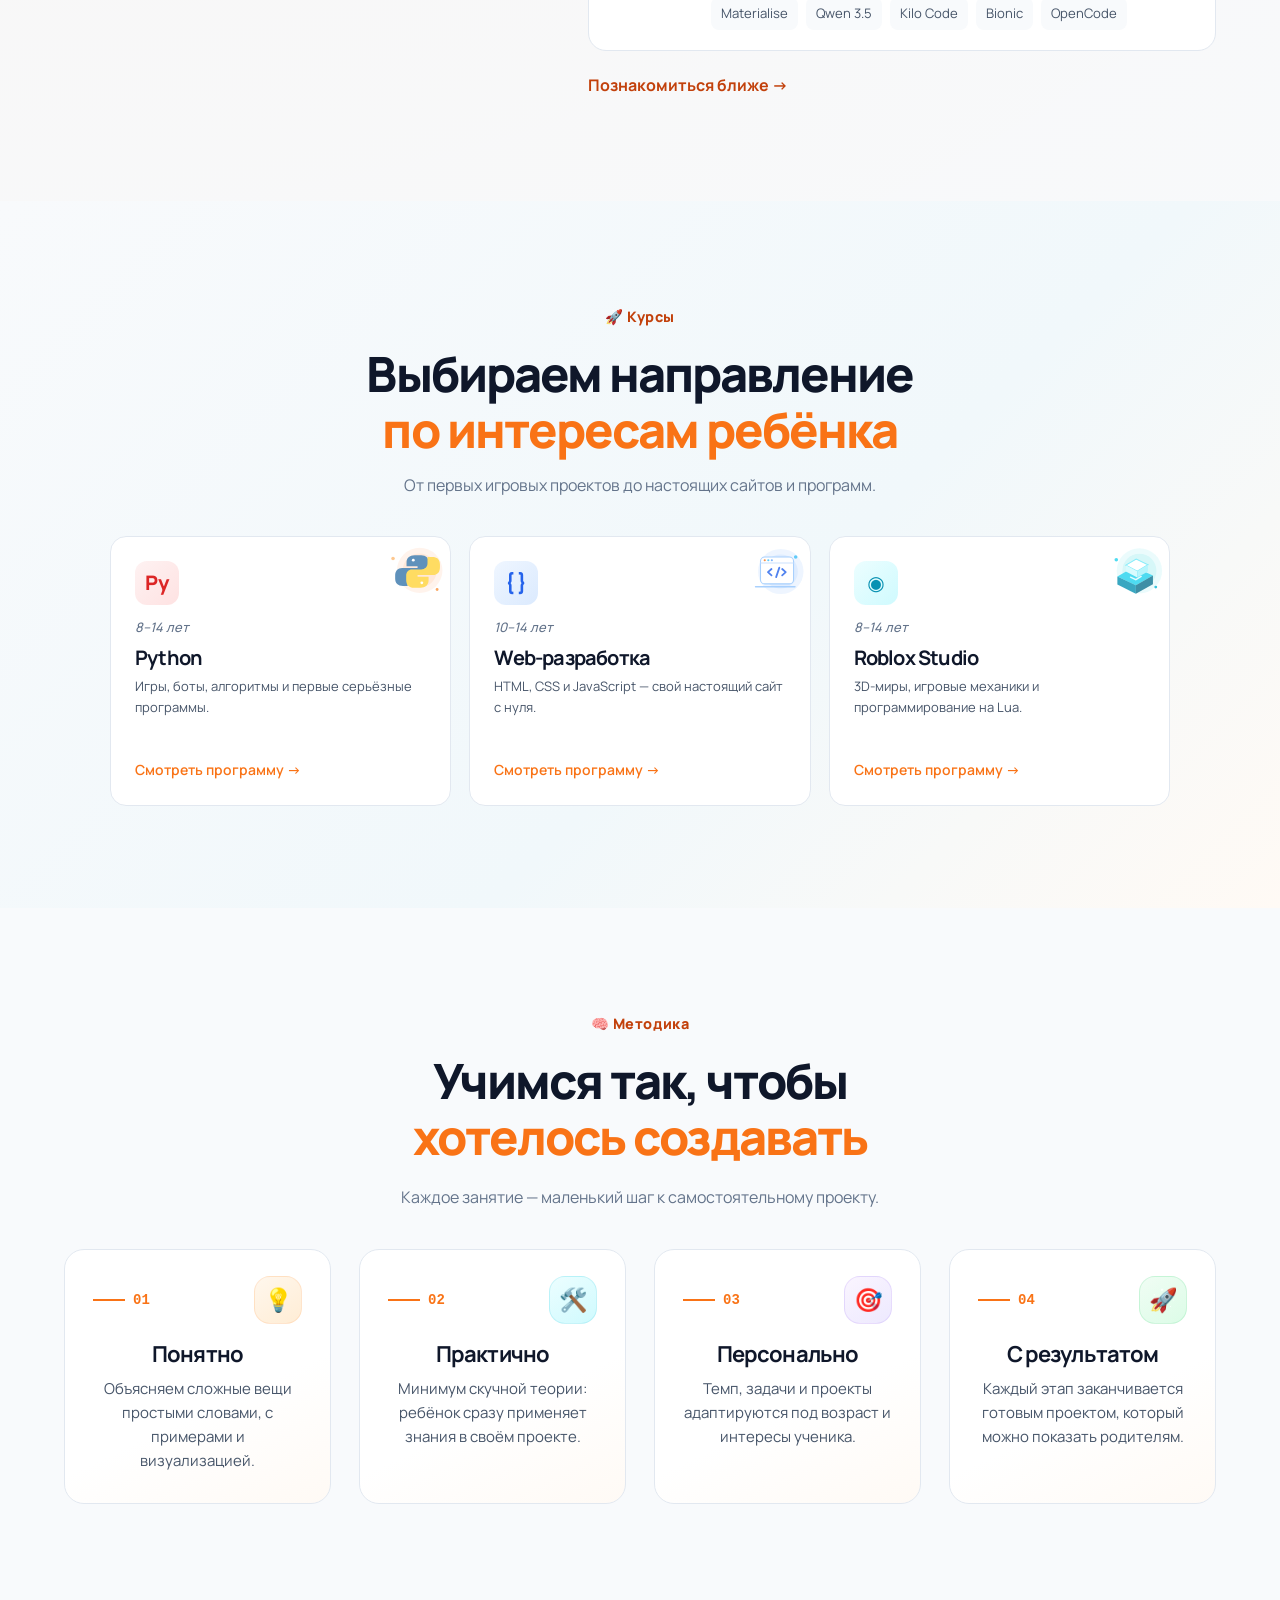
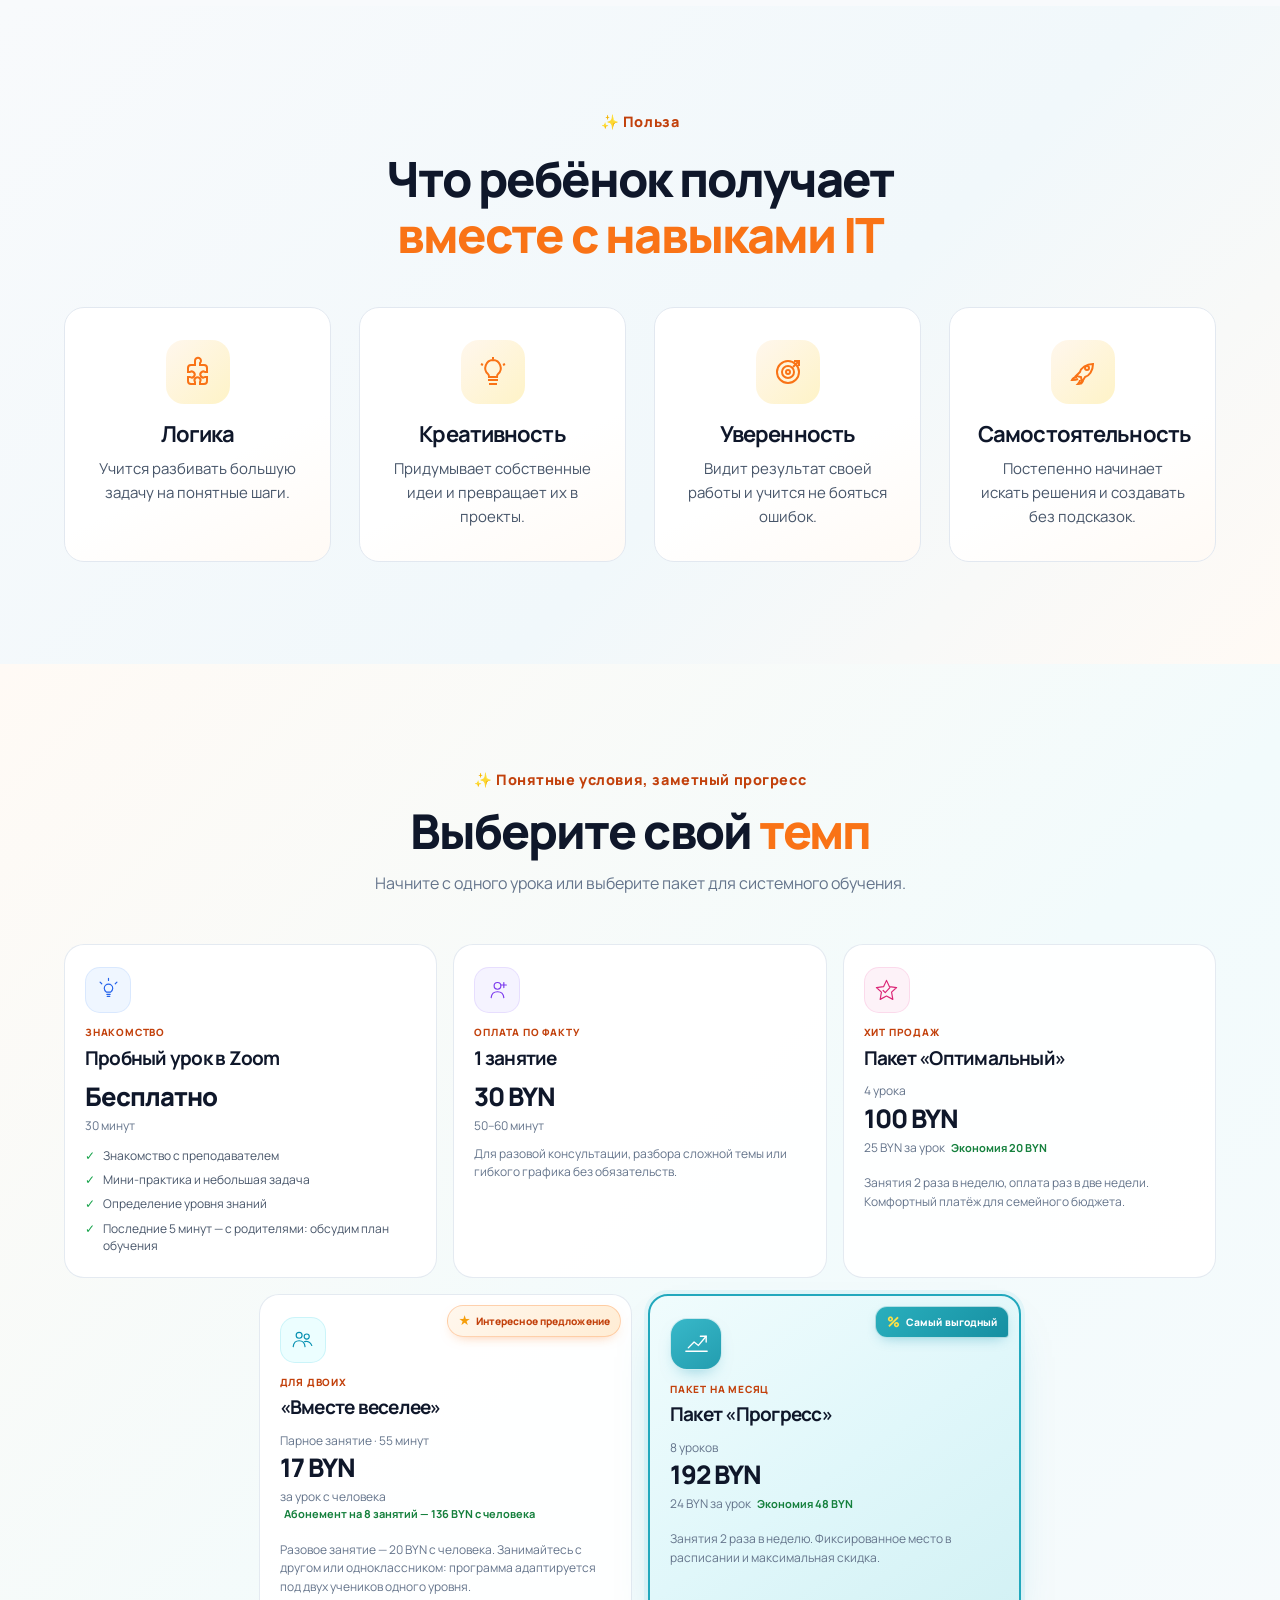
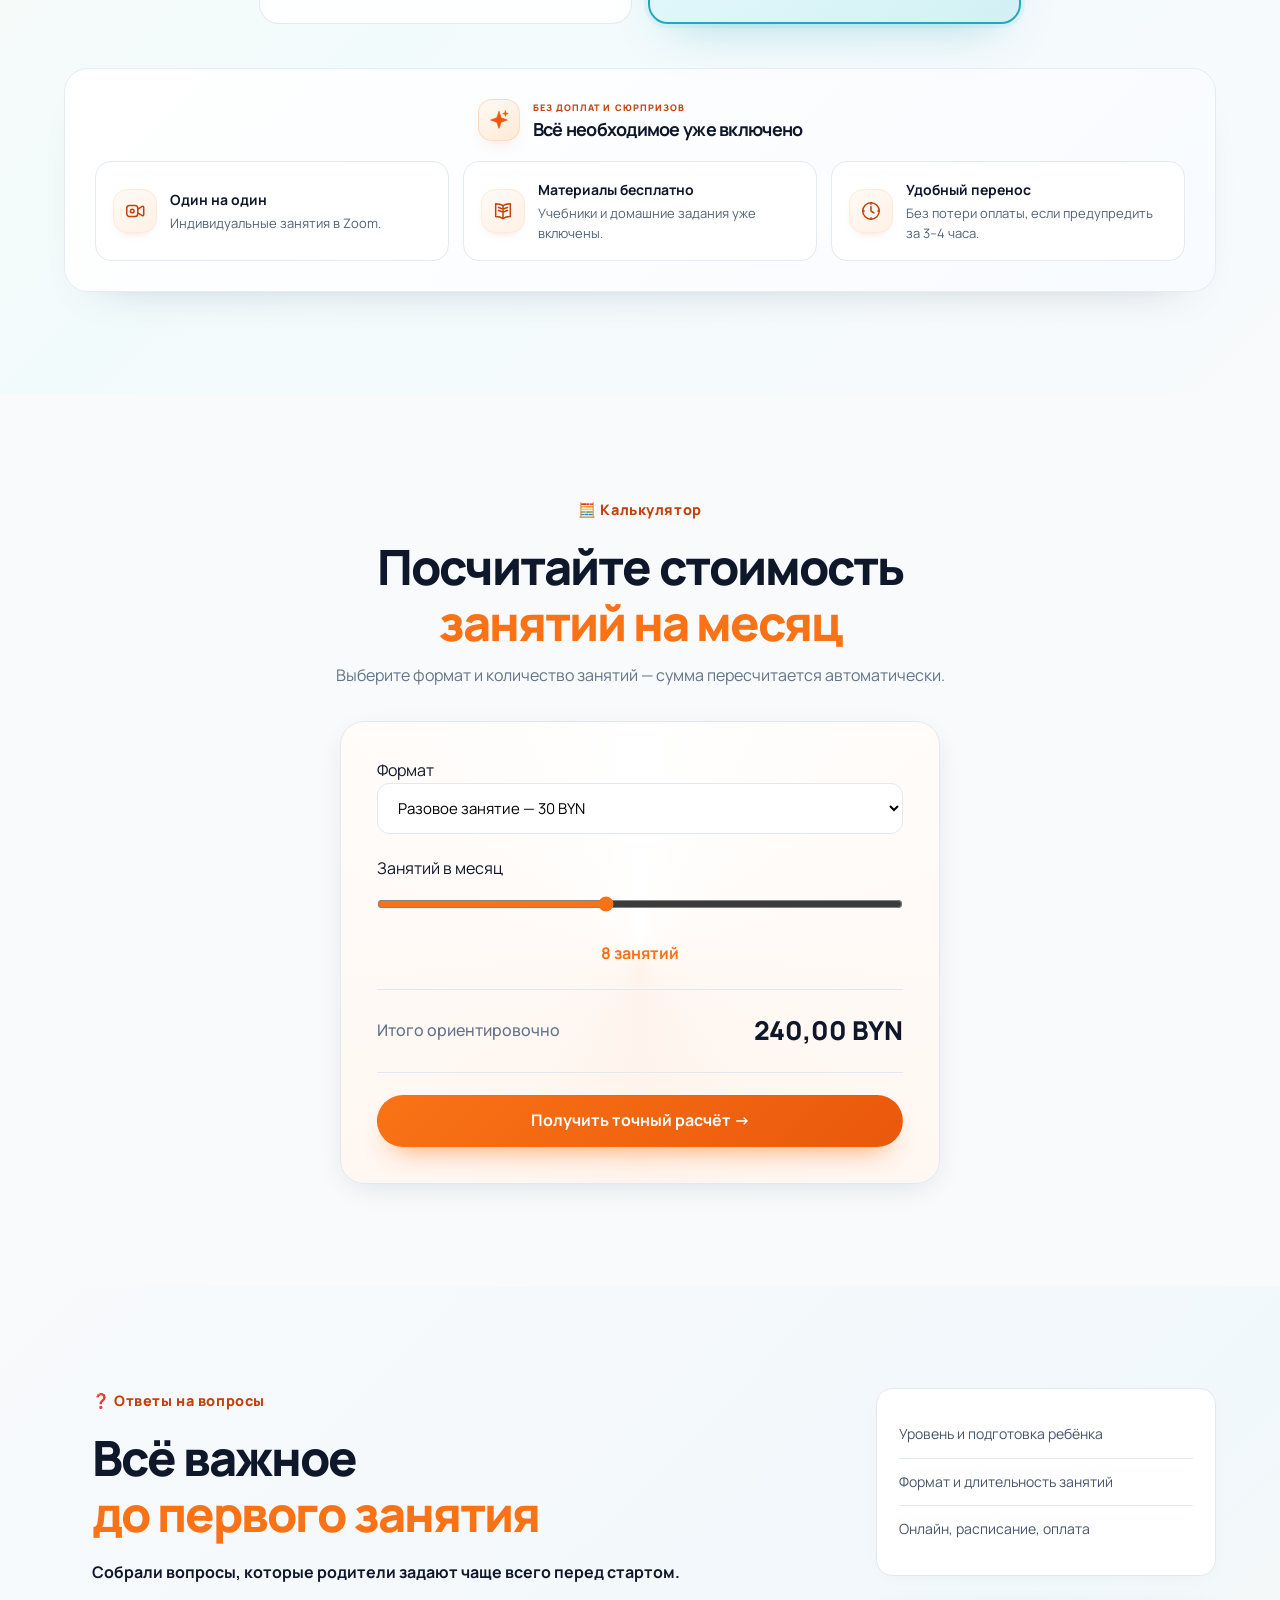
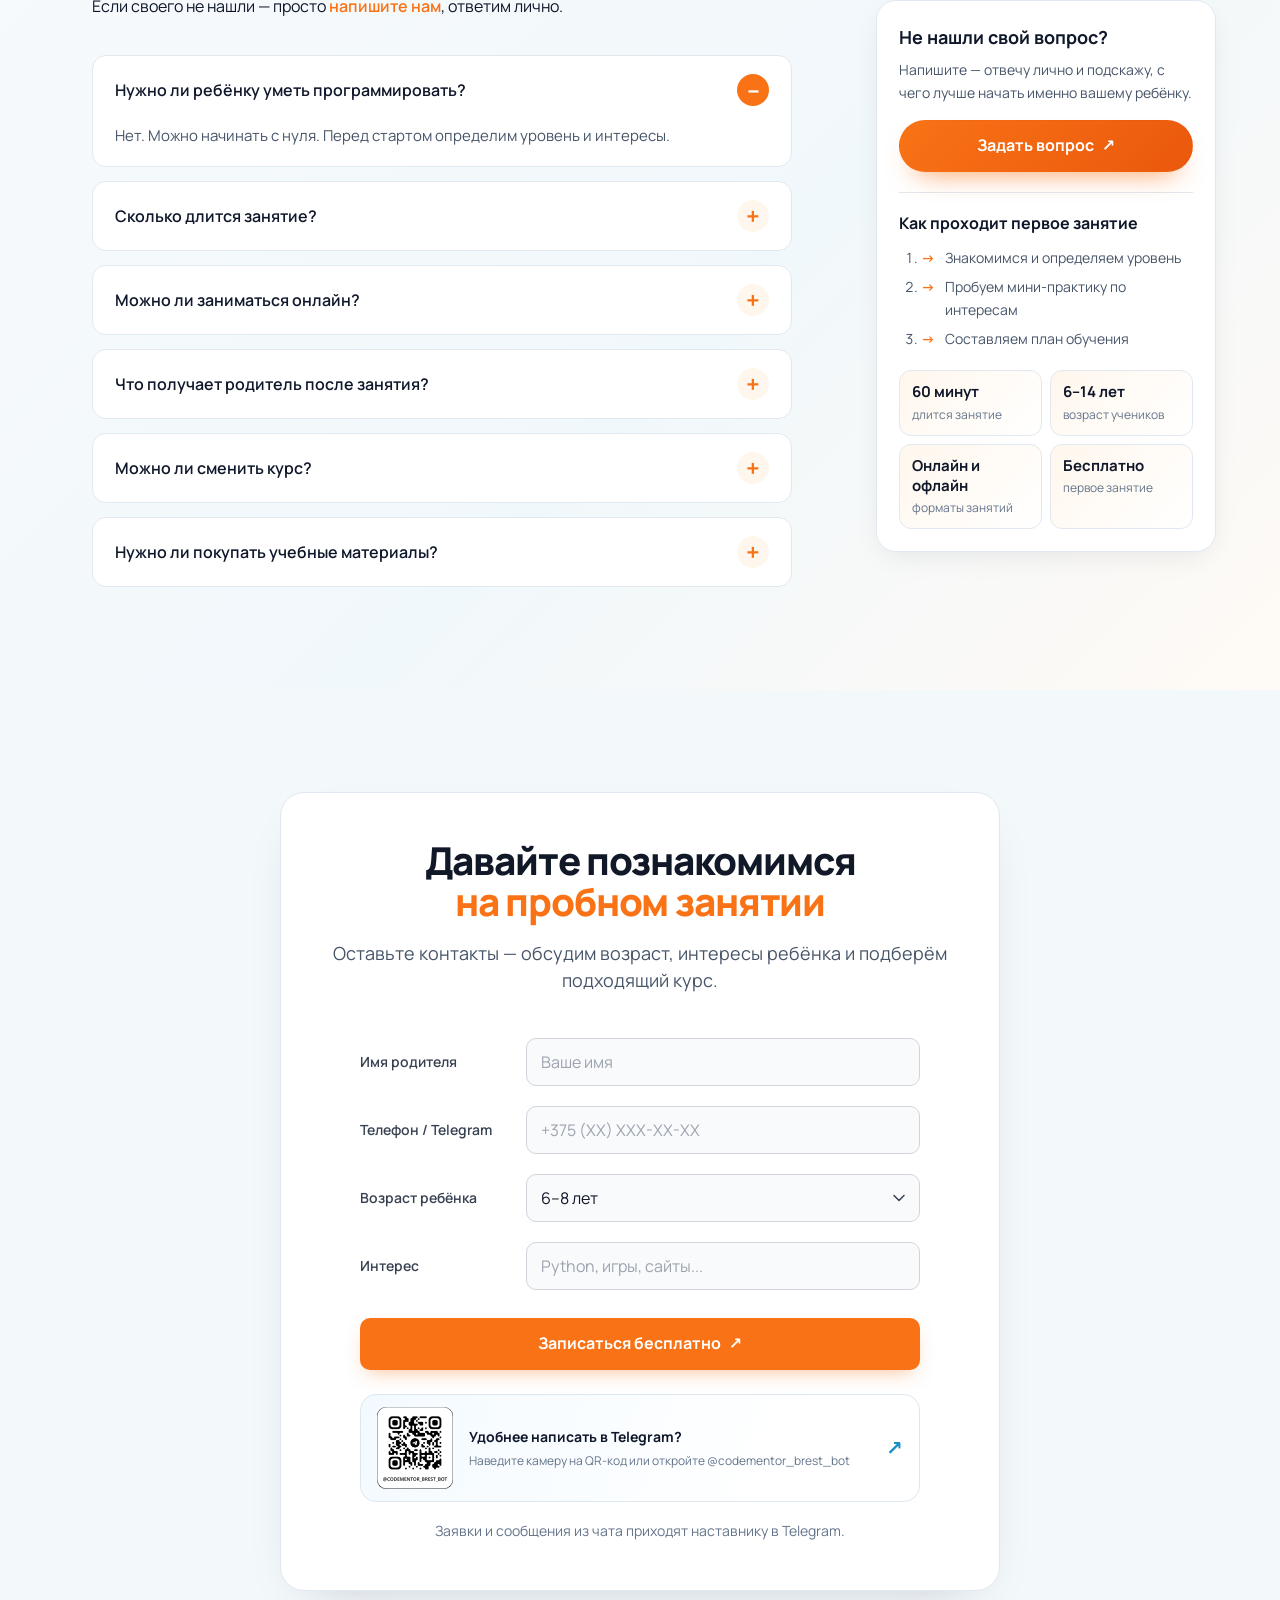
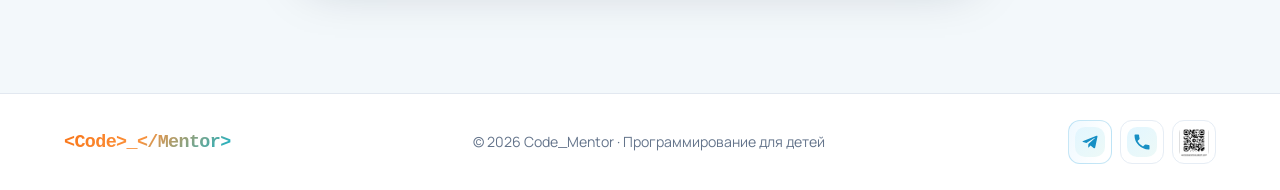
==== commit e2221da5: "Improve support chat and site footer Co-authored-by: Copilot <223556219+Copilot@users.noreply.github" ====
--- a/index.html
+++ b/index.html
@@ -10,7 +10,7 @@
   <link rel="preconnect" href="https://fonts.googleapis.com">
   <link rel="preconnect" href="https://fonts.gstatic.com" crossorigin>
   <link href="https://fonts.googleapis.com/css2?family=Manrope:wght@400;500;600;700;800&display=swap" rel="stylesheet">
-  <link rel="stylesheet" href="styles.css?v=20261104-44">
+  <link rel="stylesheet" href="styles.css?v=20261104-69">
 </head>
 
 <body>
@@ -1949,7 +1949,7 @@
           <h2>Давайте познакомимся<br><span>на пробном занятии</span></h2>
           <p>Оставьте контакты — обсудим возраст, интересы ребёнка и подберём подходящий курс.</p>
         </div>
-        <form id="form" class="signup-form" data-endpoint="https://proud-surf-8913.sergiyteslenkodeveloper.workers.dev">
+        <form id="form" class="signup-form" data-endpoint="https://proud-surf-8913.sergiyteslenkodeveloper.workers.dev/api/lead">
           <label class="field">
             <span class="field-label">Имя родителя</span>
             <input required name="name" placeholder="Ваше имя">
@@ -1974,18 +1974,45 @@
           <button class="btn white full" type="submit">Записаться бесплатно <b>↗</b></button>
           <p class="signup-status" id="signupStatus" role="status" aria-live="polite"></p>
         </form>
-        <small class="signup-note">После настройки заявки будут приходить в Telegram.</small>
+        <a class="signup-telegram" href="https://t.me/codementor_brest_bot?start=site" target="_blank" rel="noopener">
+          <img src="telegram-bot-qr.png" alt="QR-код для перехода в Telegram-бот @codementor_brest_bot" width="220" height="220" loading="lazy">
+          <span>
+            <strong>Удобнее написать в Telegram?</strong>
+            <small>Наведите камеру на QR-код или откройте @codementor_brest_bot</small>
+          </span>
+          <span class="signup-telegram-arrow" aria-hidden="true">↗</span>
+        </a>
+        <small class="signup-note">Заявки и сообщения из чата приходят наставнику в Telegram.</small>
       </div>
     </section>
   </main>
 
   <footer>
-    <div class="container footer-inner"><a class="logo" href="#home"><span class="logo-mark">&lt;Code&gt;_&lt;/Mentor&gt;</span></a><span>© 2026 Code_Mentor · Программирование для детей</span>
+    <div class="container footer-inner">
+      <a class="logo" href="#home"><span class="logo-mark">&lt;Code&gt;_&lt;/Mentor&gt;</span></a>
+      <span>© 2026 Code_Mentor · Программирование для детей</span>
+      <div class="support-contacts-list footer-contacts" aria-label="Контакты">
+        <a class="support-contact-card" href="https://t.me/codementor_brest_bot?start=site" target="_blank" rel="noopener" aria-label="Открыть Telegram-бот @codementor_brest_bot">
+          <div class="support-contact-icon"><svg viewBox="0 0 24 24" fill="currentColor"><path d="M9.78 18.65l.28-4.23 7.68-6.92c.34-.31-.07-.46-.52-.19L7.74 13.3 3.64 12c-.88-.28-.89-.88.2-1.3l15.97-6.16c.73-.33 1.43.18 1.15 1.3l-2.72 12.81c-.19.91-.74 1.13-1.5.71L12.6 16.3l-1.99 1.93c-.23.23-.42.42-.83.42z"/></svg></div>
+          <div class="support-contact-info"><span class="support-contact-label">Telegram</span><span class="support-contact-value">@codementor_brest_bot</span></div>
+          <span class="support-contact-open" aria-hidden="true">↗</span>
+        </a>
+        <a class="support-contact-card" href="tel:+375339958966" aria-label="Позвонить по номеру +375 33 995-89-66">
+          <div class="support-contact-icon"><svg viewBox="0 0 24 24" fill="currentColor"><path d="M6.62 10.79a15.05 15.05 0 0 0 6.59 6.59l2.2-2.2a1 1 0 0 1 1.01-.24 11.36 11.36 0 0 0 3.58.57 1 1 0 0 1 1 1V20a1 1 0 0 1-1 1A17 17 0 0 1 3 4a1 1 0 0 1 1-1h3.5a1 1 0 0 1 1 1 11.36 11.36 0 0 0 .57 3.58 1 1 0 0 1-.24 1.01Z"/></svg></div>
+          <div class="support-contact-info"><span class="support-contact-label">Телефон</span><span class="support-contact-value">+375 33 995-89-66</span></div>
+        </a>
+        <a class="support-contact-card support-contact-qr" href="https://t.me/codementor_brest_bot?start=site" target="_blank" rel="noopener" aria-label="Открыть QR-код Telegram-бота @codementor_brest_bot">
+          <div class="support-contact-icon"><img class="support-qr-thumb" src="telegram-bot-qr.png" alt="" width="32" height="32" loading="lazy"></div>
+          <div class="support-contact-info">
+            <img class="support-qr-expanded" src="telegram-bot-qr.png" alt="" width="60" height="60" loading="lazy">
+            <span class="support-qr-copy"><span class="support-contact-label">QR-код Telegram</span><span class="support-contact-value">Наведите камеру телефона</span></span>
+          </div>
+        </a>
+      </div>
     </div>
   </footer>
 
-  <script src="script.js?v=20261104-4"></script>
-  <div class="support-widget" id="supportWidget">
+  <div class="support-widget" id="supportWidget" data-endpoint="https://proud-surf-8913.sergiyteslenkodeveloper.workers.dev">
     <div class="support-panel" id="supportPanel">
       <div class="support-header">
         <div class="support-header-avatar">&lt;/&gt;</div>
@@ -2002,40 +2029,43 @@
         </button>
       </div>
       <div class="support-tabs" role="tablist">
-        <button class="support-tab active" type="button" data-tab="contacts" role="tab" aria-selected="true">
-          <svg viewBox="0 0 24 24" fill="currentColor"><path d="M6.62 10.79a15.05 15.05 0 0 0 6.59 6.59l2.2-2.2a1 1 0 0 1 1.01-.24 11.36 11.36 0 0 0 3.58.57 1 1 0 0 1 1 1V20a1 1 0 0 1-1 1A17 17 0 0 1 3 4a1 1 0 0 1 1-1h3.5a1 1 0 0 1 1 1 11.36 11.36 0 0 0 .57 3.58 1 1 0 0 1-.24 1.01Z"/></svg>
-          Контакты
+        <button class="support-tab active" id="supportChatTab" type="button" data-tab="chat" role="tab" aria-selected="true" aria-controls="supportChatPane">
+          <svg viewBox="0 0 24 24" fill="currentColor"><path d="M9.78 18.65l.28-4.23 7.68-6.92c.34-.31-.07-.46-.52-.19L7.74 13.3 3.64 12c-.88-.28-.89-.88.2-1.3l15.97-6.16c.73-.33 1.43.18 1.15 1.3l-2.72 12.81c-.19.91-.74 1.13-1.5.71L12.6 16.3l-1.99 1.93c-.23.23-.42.42-.83.42z"/></svg>
+          Написать
         </button>
       </div>
       <div class="support-panes">
-        <div class="support-pane active" data-pane="contacts" role="tabpanel">
+        <div class="support-pane active" id="supportChatPane" data-pane="chat" role="tabpanel" aria-labelledby="supportChatTab">
           <div class="support-contacts">
             <div class="support-contacts-head">
-              <span class="support-contacts-kicker">Связаться со мной</span>
-              <div class="support-contacts-title">Обсудим занятия<br><span>для вашего ребёнка</span></div>
-              <p class="support-contacts-text">Расскажите о возрасте и интересах ребёнка — подберём подходящий формат обучения и ответим на все вопросы.</p>
-            </div>
-            <div class="support-contacts-list">
-              <a class="support-contact-card" href="https://t.me/codementor_brest_bot" target="_blank" rel="noopener">
-                <div class="support-contact-icon">
-                  <svg viewBox="0 0 24 24" fill="currentColor"><path d="M9.78 18.65l.28-4.23 7.68-6.92c.34-.31-.07-.46-.52-.19L7.74 13.3 3.64 12c-.88-.28-.89-.88.2-1.3l15.97-6.16c.73-.33 1.43.18 1.15 1.3l-2.72 12.81c-.19.91-.74 1.13-1.5.71L12.6 16.3l-1.99 1.93c-.23.23-.42.42-.83.42z"/></svg>
+              <span class="support-contacts-kicker">Я на связи</span>
+              <div class="support-contacts-title">Давайте обсудим<br><span>занятия</span></div>
+              <p class="support-contacts-text">Напишите сообщение здесь или выберите удобный способ связи ниже.</p>
+            </div>
+            <div class="support-chat-body">
+              <div class="support-thread" id="supportThread" role="log" aria-live="polite" aria-relevant="additions">
+                <div class="support-message support-message-mentor">
+                  <span class="support-message-avatar" aria-hidden="true">&lt;/&gt;</span>
+                  <div class="support-message-bubble">
+                    <div class="support-message-content">Здравствуйте! Напишите вопрос — он придёт наставнику в Telegram. Ответ появится здесь.</div>
+                    <time class="support-message-time">Поддержка</time>
+                  </div>
                 </div>
-                <div class="support-contact-info">
-                  <span class="support-contact-label">Telegram</span>
-                  <span class="support-contact-value">@codementor_brest_bot</span>
+              </div>
+              <form class="support-composer" id="supportChatForm">
+                <div class="support-composer-row">
+                  <label class="support-composer-field">
+                    <span class="sr-only">Ваше сообщение</span>
+                    <input class="support-composer-input" id="supportChatInput" name="message" maxlength="1500" placeholder="Напишите сообщение…" required autocomplete="off">
+                  </label>
+                  <button class="support-composer-send" type="submit" aria-label="Отправить сообщение">
+                    <svg viewBox="0 0 24 24"><path d="M2.4 11.2 21 3.4l-7.8 18.2-2.7-7.1-8.1-3.3Zm8.1 3.3 5.2-5.2"/></svg>
+                  </button>
                 </div>
-              </a>
-              <a class="support-contact-card" href="tel:+375339958966">
-                <div class="support-contact-icon">
-                  <svg viewBox="0 0 24 24" fill="currentColor"><path d="M6.62 10.79a15.05 15.05 0 0 0 6.59 6.59l2.2-2.2a1 1 0 0 1 1.01-.24 11.36 11.36 0 0 0 3.58.57 1 1 0 0 1 1 1V20a1 1 0 0 1-1 1A17 17 0 0 1 3 4a1 1 0 0 1 1-1h3.5a1 1 0 0 1 1 1 11.36 11.36 0 0 0 .57 3.58 1 1 0 0 1-.24 1.01Z"/></svg>
-                </div>
-                <div class="support-contact-info">
-                  <span class="support-contact-label">Телефон</span>
-                  <span class="support-contact-value">+375 33 995-89-66</span>
-                </div>
-              </a>
-            </div>
-            <a class="support-contacts-action" href="#signup">Оставить заявку <span>↗</span></a>
+                <span class="support-composer-status" id="supportChatStatus" role="status" aria-live="polite"></span>
+              </form>
+              <small class="support-composer-hint">Не отправляйте пароли или платёжные данные.</small>
+            </div>
           </div>
         </div>
       </div>
@@ -2053,7 +2083,7 @@
       var toggle = document.getElementById('supportToggle');
       var panel = document.getElementById('supportPanel');
       var closeBtn = document.getElementById('supportClose');
-      var tabs = document.querySelectorAll('.support-tab');
+      var tabs = document.querySelectorAll('.support-tab[data-tab]');
       var panes = document.querySelectorAll('.support-pane');
       if (!widget || !toggle || !panel) return;
       function openWidget(){ widget.classList.add('open'); toggle.setAttribute('aria-expanded','true'); }
@@ -2070,6 +2100,7 @@
       });
     });
   </script>
+  <script src="script.js?v=20261104-14"></script>
   </body>
 
 </html>
--- a/styles.css
+++ b/styles.css
@@ -137,7 +137,8 @@
     transform: translateY(-2px);
     box-shadow: 0 22px 40px -18px rgba(249,115,22,.9);
 }
-.support-widget { position: fixed; right: 24px; bottom: 24px; z-index: 9999; display: flex; flex-direction: column; align-items: flex-end; gap: 14px; font-family: var(--font); }
+.support-widget { position: fixed; right: 24px; bottom: 48px; z-index: 9999; display: flex; flex-direction: column; align-items: flex-end; gap: 14px; font-family: var(--font); transition: bottom .25s ease; }
+.support-widget.near-footer { bottom: 112px; }
 .support-toggle { display: inline-flex; align-items: center; gap: 10px; height: 58px; padding: 0 24px 0 18px; border: 0; border-radius: 999px; background: linear-gradient(135deg, var(--accent), #ea580c); color: #fff; cursor: pointer; box-shadow: 0 18px 60px -18px rgba(249,115,22,.9); transition: transform .2s ease, box-shadow .2s ease; position: relative; overflow: hidden; }
 .support-toggle::after { content: ""; position: absolute; inset: 0; background: radial-gradient(circle at top, rgba(255,255,255,.18), transparent 55%); pointer-events: none; }
 .support-toggle:hover { transform: translateY(-4px); box-shadow: 0 22px 70px -16px rgba(249,115,22,.95); }
@@ -159,51 +160,76 @@
 .support-header-dot { width: 7px; height: 7px; border-radius: 50%; background: #22c55e; }
 .support-header-close { margin-left: auto; width: 34px; height: 34px; border: 0; border-radius: 50%; background: transparent; color: #fff; display: flex; align-items: center; justify-content: center; cursor: pointer; opacity: .85; }
 .support-header-close:hover { opacity: 1; background: rgba(255,255,255,.18); }
-.support-tabs { display: grid; grid-template-columns: 1fr; background: linear-gradient(90deg, rgba(249,115,22,.08), rgba(6,182,212,.06)); border-bottom: 1px solid rgba(226,232,240,.9); }
+.support-tabs { display: grid; grid-template-columns: minmax(0, 1fr); background: linear-gradient(90deg, rgba(249,115,22,.08), rgba(6,182,212,.06)); border-bottom: 1px solid rgba(226,232,240,.9); }
 .support-tab { border: 0; background: transparent; padding: 11px 16px; font-weight: 600; font-size: 14px; color: #475569; cursor: pointer; display: inline-flex; align-items: center; justify-content: center; gap: 8px; position: relative; }
 .support-tab.active { color: var(--accent); }
 .support-tab.active::after { content: ""; position: absolute; left: 16px; right: 16px; bottom: -1px; height: 2px; border-radius: 999px; background: linear-gradient(90deg, var(--accent), #ea580c); }
 .support-tab svg { width: 18px; height: 18px; }
-.support-panes { position: relative; }
+.support-panes { position: relative; max-height: min(68vh, 620px); overflow-y: auto; overscroll-behavior: contain; }
 .support-pane { display: none; flex-direction: column; }
 .support-pane.active { display: flex; }
-.support-chat-body { display: flex; flex-direction: column; gap: 16px; padding: 18px 18px 16px; background: #fff; }
-.support-thread { display: flex; flex-direction: column; gap: 12px; max-height: 290px; overflow-y: auto; padding-right: 4px; }
+.support-chat-body { display: flex; flex-direction: column; gap: 8px; padding: 10px; border: 1px solid #e8edf3; border-radius: 15px; background: rgba(255,255,255,.92); }
+.support-thread { display: flex; flex-direction: column; gap: 8px; max-height: 155px; min-height: 72px; overflow-y: auto; padding: 2px 3px 4px 0; }
 .support-thread::-webkit-scrollbar { width: 6px; }
 .support-thread::-webkit-scrollbar-thumb { background: rgba(148,163,184,.4); border-radius: 999px; }
-.support-message { display: flex; align-items: flex-start; gap: 10px; }
-.support-message-avatar { width: 34px; height: 34px; margin-top: 4px; border-radius: 50%; background: linear-gradient(135deg, rgba(249,115,22,.18), rgba(6,182,212,.18)); color: var(--accent); display: flex; align-items: center; justify-content: center; font-weight: 700; font-size: 14px; }
-.support-message-bubble { display: flex; flex-direction: column; gap: 6px; max-width: 78%; }
-.support-message-content { padding: 12px 16px; border: 1px solid rgba(249,115,22,.22); border-radius: 16px 16px 16px 6px; background: linear-gradient(135deg, #fff7ed, #fff); color: var(--ink); font-size: 14px; line-height: 1.6; }
-.support-message-time { align-self: flex-start; font-size: 11px; color: #94a3b8; }
-.support-composer { display: flex; flex-direction: column; gap: 10px; padding-top: 14px; border-top: 1px solid rgba(226,232,240,.8); }
-.support-composer-row { display: flex; gap: 10px; align-items: flex-end; }
-.support-composer-field { flex: 1 1 auto; }
-.support-composer-input { width: 100%; padding: 10px 18px; border: 1px solid rgba(148,163,184,.4); border-radius: 999px; background: #f8fafc; font-family: inherit; font-size: 14px; }
-.support-composer-input:focus { outline: none; border-color: var(--accent); background: #fff; box-shadow: 0 0 0 4px rgba(249,115,22,.1); }
-.support-composer-send { width: 44px; height: 44px; border: 0; border-radius: 50%; background: linear-gradient(135deg, var(--accent), #ea580c); color: #fff; display: flex; align-items: center; justify-content: center; cursor: pointer; }
-.support-composer-send svg { width: 20px; height: 20px; fill: #fff; }
-.support-composer-hint { text-align: center; font-size: 11px; color: #94a3b8; }
-.support-contacts { display: flex; flex-direction: column; gap: 16px; padding: 20px 22px 22px; background: radial-gradient(circle at top, #fff7ed 0%, #fff 60%); }
-.support-contacts-head { display: flex; flex-direction: column; gap: 6px; }
-.support-contacts-kicker { text-transform: uppercase; letter-spacing: .12em; font-size: 11px; font-weight: 700; color: var(--accent); }
-.support-contacts-title { font-size: 22px; font-weight: 800; letter-spacing: -.02em; }
+.support-message { display: flex; align-items: flex-start; gap: 9px; }
+.support-message-avatar { width: 28px; height: 28px; flex: 0 0 28px; margin-top: 3px; border-radius: 50%; background: linear-gradient(135deg, rgba(249,115,22,.16), rgba(6,182,212,.16)); color: var(--accent); display: flex; align-items: center; justify-content: center; font-weight: 700; font-size: 11px; }
+.support-message-bubble { display: flex; flex-direction: column; gap: 4px; max-width: 84%; }
+.support-message-content { padding: 8px 11px; border: 1px solid rgba(249,115,22,.2); border-radius: 13px 13px 13px 5px; background: #fffaf5; color: var(--ink); font-size: 12px; line-height: 1.45; overflow-wrap: anywhere; }
+.support-message-time { align-self: flex-start; font-size: 10px; color: #94a3b8; }
+.support-message-visitor { justify-content: flex-end; }
+.support-message-visitor .support-message-avatar { display: none; }
+.support-message-visitor .support-message-bubble { align-items: flex-end; }
+.support-message-visitor .support-message-content { border-color: rgba(6,182,212,.18); border-radius: 14px 14px 5px 14px; background: #f0fbff; }
+.support-composer { display: flex; flex-direction: column; gap: 4px; padding-top: 8px; border-top: 1px solid rgba(226,232,240,.85); }
+.support-composer-row { display: flex; gap: 9px; align-items: center; }
+.support-composer-field { flex: 1 1 auto; min-width: 0; }
+.support-composer-input { width: 100%; padding: 9px 13px; border: 1px solid rgba(148,163,184,.4); border-radius: 999px; background: #f8fafc; font-family: inherit; font-size: 12px; }
+.support-composer-input:focus { outline: none; border-color: var(--accent); background: #fff; box-shadow: 0 0 0 3px rgba(249,115,22,.1); }
+.support-composer-send { width: 40px; height: 40px; flex: 0 0 40px; border: 0; border-radius: 50%; background: linear-gradient(135deg, var(--accent), #ea580c); color: #fff; display: flex; align-items: center; justify-content: center; cursor: pointer; transition: transform .18s ease, box-shadow .18s ease; }
+.support-composer-send:hover { transform: translateY(-1px); box-shadow: 0 7px 16px -8px rgba(249,115,22,.8); }
+.support-composer-send:active { transform: translateY(1px) scale(.97); }
+.support-composer-send:disabled { cursor: wait; opacity: .6; }
+.support-composer-send svg { width: 19px; height: 19px; fill: #fff; }
+.support-composer-hint { text-align: center; font-size: 10px; color: #94a3b8; }
+.support-composer-status { display: none; padding: 7px 9px; border-radius: 9px; font-size: 11px; line-height: 1.4; }
+.support-composer-status:not(:empty) { display: block; color: #475569; background: #f8fafc; }
+.support-composer-status.is-pending { color: #475569; background: #f8fafc; }
+.support-composer-status.is-success { color: #166534; background: #f0fdf4; }
+.support-composer-status.is-error { color: #9a3412; background: #fff7ed; }
+.sr-only { position: absolute; width: 1px; height: 1px; padding: 0; margin: -1px; overflow: hidden; clip: rect(0, 0, 0, 0); white-space: nowrap; border: 0; }
+.support-contacts { display: flex; flex-direction: column; gap: 8px; padding: 12px; background: linear-gradient(160deg, #fffaf5 0%, #fff 44%); }
+.support-contacts-head { display: flex; flex-direction: column; gap: 5px; }
+.support-contacts-kicker { text-transform: uppercase; letter-spacing: .12em; font-size: 9px; font-weight: 800; color: var(--accent); }
+.support-contacts-title { font-size: 20px; font-weight: 800; letter-spacing: -.035em; line-height: 1.16; }
 .support-contacts-title span { color: var(--accent); }
-.support-contacts-text { color: #475569; font-size: 14px; line-height: 1.6; }
-.support-contacts-list { display: grid; gap: 10px; }
-.support-contact-card { display: flex; align-items: center; gap: 12px; padding: 12px 14px; border: 1px solid rgba(226,232,240,.9); border-radius: 12px; background: rgba(255,255,255,.85); color: var(--ink); }
-.support-contact-card:hover { border-color: rgba(249,115,22,.45); }
-.support-contact-icon { width: 40px; height: 40px; border-radius: 12px; background: linear-gradient(135deg, rgba(249,115,22,.12), rgba(6,182,212,.12)); color: var(--accent); display: flex; align-items: center; justify-content: center; }
+.support-contacts-text { max-width: 310px; color: #64748b; font-size: 12px; line-height: 1.45; }
+.support-contacts-list { display: flex; align-items: center; gap: 8px; }
+.support-contact-card { display: flex; align-items: center; gap: 0; flex: 0 0 52px; width: 52px; height: 52px; min-width: 52px; padding: 9px; overflow: hidden; border: 1px solid #e6edf5; border-radius: 14px; background: #fff; color: var(--ink); transition: flex .28s cubic-bezier(.2,.8,.2,1), gap .2s ease, height .2s ease, transform .18s ease, border-color .18s ease, box-shadow .18s ease; }
+.support-contact-card:hover, .support-contact-card:focus-visible { flex: 1 1 0; min-width: 0; gap: 8px; transform: translateY(-1px); border-color: #b7dff2; box-shadow: 0 8px 20px -16px rgba(15,23,42,.35); outline: none; }
+.support-contact-qr:hover, .support-contact-qr:focus-visible { height: 72px; }
+.support-contact-card:first-child { border-color: rgba(34,158,217,.25); background: linear-gradient(110deg, #eff9ff, #fff 76%); }
+.support-contact-icon { width: 32px; height: 32px; flex: 0 0 32px; border-radius: 10px; background: linear-gradient(135deg, #e2f6ff, #edf9f7); color: #168fc4; display: flex; align-items: center; justify-content: center; }
 .support-contact-icon svg { width: 20px; height: 20px; fill: currentColor; }
-.support-contact-info { display: flex; flex-direction: column; }
-.support-contact-label { font-size: 11px; letter-spacing: .08em; text-transform: uppercase; color: #64748b; }
-.support-contact-value { font-size: 14px; font-weight: 700; }
-.support-contacts-action { display: inline-flex; align-items: center; justify-content: center; gap: 8px; padding: 12px 18px; border-radius: 12px; background: linear-gradient(135deg, var(--accent), #ea580c); color: #fff; font-weight: 700; }
-.support-contacts-action span { font-size: 18px; }
+.support-contact-info { display: flex; min-width: 0; max-width: 0; flex: 0 1 0; flex-direction: column; gap: 2px; overflow: hidden; visibility: hidden; opacity: 0; transform: translateX(-5px); transition: max-width .28s ease, flex-basis .28s ease, opacity .18s ease .04s, transform .2s ease, visibility .18s; }
+.support-contact-card:hover .support-contact-info, .support-contact-card:focus-visible .support-contact-info { max-width: 220px; flex: 1 1 auto; visibility: visible; opacity: 1; transform: translateX(0); }
+.support-contact-qr .support-contact-info { flex-direction: row; align-items: center; gap: 8px; }
+.support-qr-thumb { display: block; width: 32px; height: 32px; border-radius: 6px; object-fit: cover; }
+.support-qr-expanded { display: block; width: 56px; height: 56px; flex: 0 0 56px; border: 1px solid #e8edf3; border-radius: 7px; object-fit: cover; }
+.support-qr-copy { display: flex; min-width: 0; flex-direction: column; gap: 3px; }
+.support-contact-label { font-size: 10px; letter-spacing: .07em; text-transform: uppercase; color: #64748b; }
+.support-contact-value { font-size: 11px; font-weight: 750; overflow-wrap: anywhere; }
+.support-contact-open { max-width: 0; overflow: hidden; color: #168fc4; font-size: 20px; font-weight: 700; opacity: 0; transition: max-width .2s ease, opacity .18s ease; }
+.support-contact-card:hover .support-contact-open, .support-contact-card:focus-visible .support-contact-open { max-width: 20px; opacity: 1; }
 @media (max-width: 980px) {
-  .support-widget { right: 16px; bottom: 16px; }
+  .support-widget { right: 16px; bottom: 40px; }
+  .support-widget.near-footer { bottom: 104px; }
   .support-toggle { height: 54px; padding: 0 20px 0 16px; }
-  .support-panel { width: calc(100vw - 24px); border-radius: 16px; }
+  .support-panel { width: min(380px, calc(100vw - 32px)); border-radius: 16px; }
+}
+@media (max-height: 720px) {
+  .support-panel { max-height: calc(100dvh - 90px); }
+  .support-panes { overflow-y: auto; }
 }
 /* Courses */
 .cards { display: grid; max-width: 1060px; margin-inline: auto; grid-template-columns: repeat(auto-fit, minmax(240px, 1fr)); gap: 18px; }
@@ -553,16 +579,40 @@
   width: 100%;
   min-height: 52px;
   border: none;
-  background: var(--accent, #f97316);
-  color: #fff;
+  background: var(--accent, #f97316) !important;
+  color: #fff !important;
+  -webkit-text-fill-color: #fff;
+  transition: transform .16s ease, box-shadow .18s ease, filter .18s ease;
   border-radius: 10px;
   font-weight: 700;
   font-size: 16px;
   box-shadow: 0 8px 20px -8px rgba(249, 115, 22, 0.5);
 }
+.signup-form .btn.white.is-success {
+  background: #16a34a !important;
+  box-shadow: 0 8px 20px -8px rgba(22, 163, 74, 0.45);
+}
 .signup-form .btn.white:hover {
-  transform: translateY(-1px);
-  box-shadow: 0 12px 24px -8px rgba(249, 115, 22, 0.6);
+  background: var(--accent, #f97316) !important;
+  color: #fff !important;
+  -webkit-text-fill-color: #fff;
+  transform: translateY(-2px) scale(1.01);
+  filter: brightness(1.06);
+  box-shadow: 0 10px 24px -8px rgba(249, 115, 22, 0.55);
+}
+.signup-form .btn.white:active {
+  transform: translateY(2px) scale(.985);
+  filter: brightness(.95);
+  box-shadow: 0 3px 10px -7px rgba(249, 115, 22, 0.4);
+}
+.signup-form .btn.white.is-success:hover {
+  background: #15803d !important;
+  filter: brightness(1.04);
+  box-shadow: 0 12px 24px -8px rgba(22, 163, 74, 0.5);
+}
+.signup-form .btn.white.is-success:active {
+  filter: brightness(.98);
+  box-shadow: 0 4px 12px -7px rgba(22, 163, 74, 0.4);
 }
 .signup-form .btn:disabled {
   cursor: wait;
@@ -577,6 +627,26 @@
   line-height: 1.5;
 }
 .signup-form .signup-status:empty { display: none; }
+.signup-telegram {
+  display: flex;
+  align-items: center;
+  gap: 16px;
+  max-width: 560px;
+  margin: 24px auto 0;
+  padding: 12px 16px;
+  border: 1px solid #dce8f1;
+  border-radius: 16px;
+  background: linear-gradient(110deg, #f3faff, #fff 75%);
+  color: var(--ink);
+  text-align: left;
+  transition: border-color .2s ease, box-shadow .2s ease, transform .2s ease;
+}
+.signup-telegram:hover { transform: translateY(-2px); border-color: #b7dff2; box-shadow: 0 12px 24px -20px rgba(15,23,42,.35); }
+.signup-telegram img { display: block; width: 76px; height: auto; flex: 0 0 76px; border-radius: 9px; }
+.signup-telegram > span:nth-child(2) { display: flex; flex: 1; flex-direction: column; gap: 4px; }
+.signup-telegram strong { font-size: 14px; }
+.signup-telegram small { color: #64748b; font-size: 12px; line-height: 1.45; }
+.signup-telegram-arrow { color: #168fc4; font-size: 20px; font-weight: 700; }
 .signup-note {
   display: block;
   font-size: 14px;
@@ -635,6 +705,10 @@
   .signup-form .field input,
   .signup-form .field select { font-size: 15px; }
   .signup-form .btn.white { font-size: 16px; min-height: 62px; }
+  .signup-telegram { gap: 12px; margin-top: 20px; padding: 10px 12px; }
+  .signup-telegram img { width: 64px; flex-basis: 64px; }
+  .signup-telegram strong { font-size: 13px; }
+  .signup-telegram small { font-size: 11px; }
 }
 
 /* Shared page layout */
@@ -796,10 +870,18 @@
 
 /* Footer and contact controls */
 footer { padding: 26px 0; border-top: 1px solid var(--line); background: #fff; }
-.footer-inner { display: grid; grid-template-columns: 1fr auto 1fr; align-items: center; gap: 20px; }
+.footer-inner { display: grid; grid-template-columns: auto 1fr auto; align-items: center; gap: 20px; }
 .footer-inner > .logo { justify-self: start; }
 .footer-inner > span { color: #64748b; font-size: .88rem; text-align: center; }
 .footer-inner > a:last-child { color: #c2410c; font-weight: 700; }
+.footer-contacts { justify-content: flex-end; }
+.footer-contacts .support-contact-card { flex-basis: 44px; width: 44px; height: 44px; min-width: 44px; padding: 6px; border-radius: 12px; }
+.footer-contacts .support-contact-card:hover, .footer-contacts .support-contact-card:focus-visible { flex-basis: 220px; }
+.footer-contacts .support-contact-icon { width: 30px; height: 30px; flex-basis: 30px; }
+.footer-contacts .support-qr-thumb { width: 30px; height: 30px; }
+.footer-contacts .support-contact-qr:hover, .footer-contacts .support-contact-qr:focus-visible { height: 64px; }
+.footer-contacts .support-contact-qr .support-contact-info { gap: 6px; }
+.footer-contacts .support-qr-expanded { width: 48px; height: 48px; flex-basis: 48px; }
 .contact-widget { position: fixed; z-index: 1000; right: 24px; bottom: 24px; display: grid; justify-items: end; gap: 12px; }
 .contact-toggle { display: inline-flex; align-items: center; gap: 9px; min-height: 54px; padding: 0 20px; border: 0; border-radius: 999px; background: linear-gradient(135deg, var(--accent), #ea580c); color: #fff; font: inherit; font-weight: 700; cursor: pointer; box-shadow: 0 14px 32px -14px rgba(249,115,22,.8); }
 .contact-toggle-icon { font-size: 1.2rem; }
@@ -844,7 +926,9 @@
   .course-facts { gap: 8px; }
   .course-facts > div { min-height: 96px; padding: 13px; }
   .skill-group { grid-template-columns: 1fr; gap: 6px; }
-  .footer-inner { flex-direction: column; text-align: center; }
+  .footer-inner { grid-template-columns: 1fr; justify-items: center; gap: 12px; text-align: center; }
+  .footer-inner > .logo, .footer-inner > span { justify-self: center; }
+  .footer-contacts { justify-content: center; }
   .contact-widget { right: 14px; bottom: 14px; }
   .contact-toggle { min-height: 48px; padding: 0 16px; }
   .signup-card { padding: 28px 20px; }
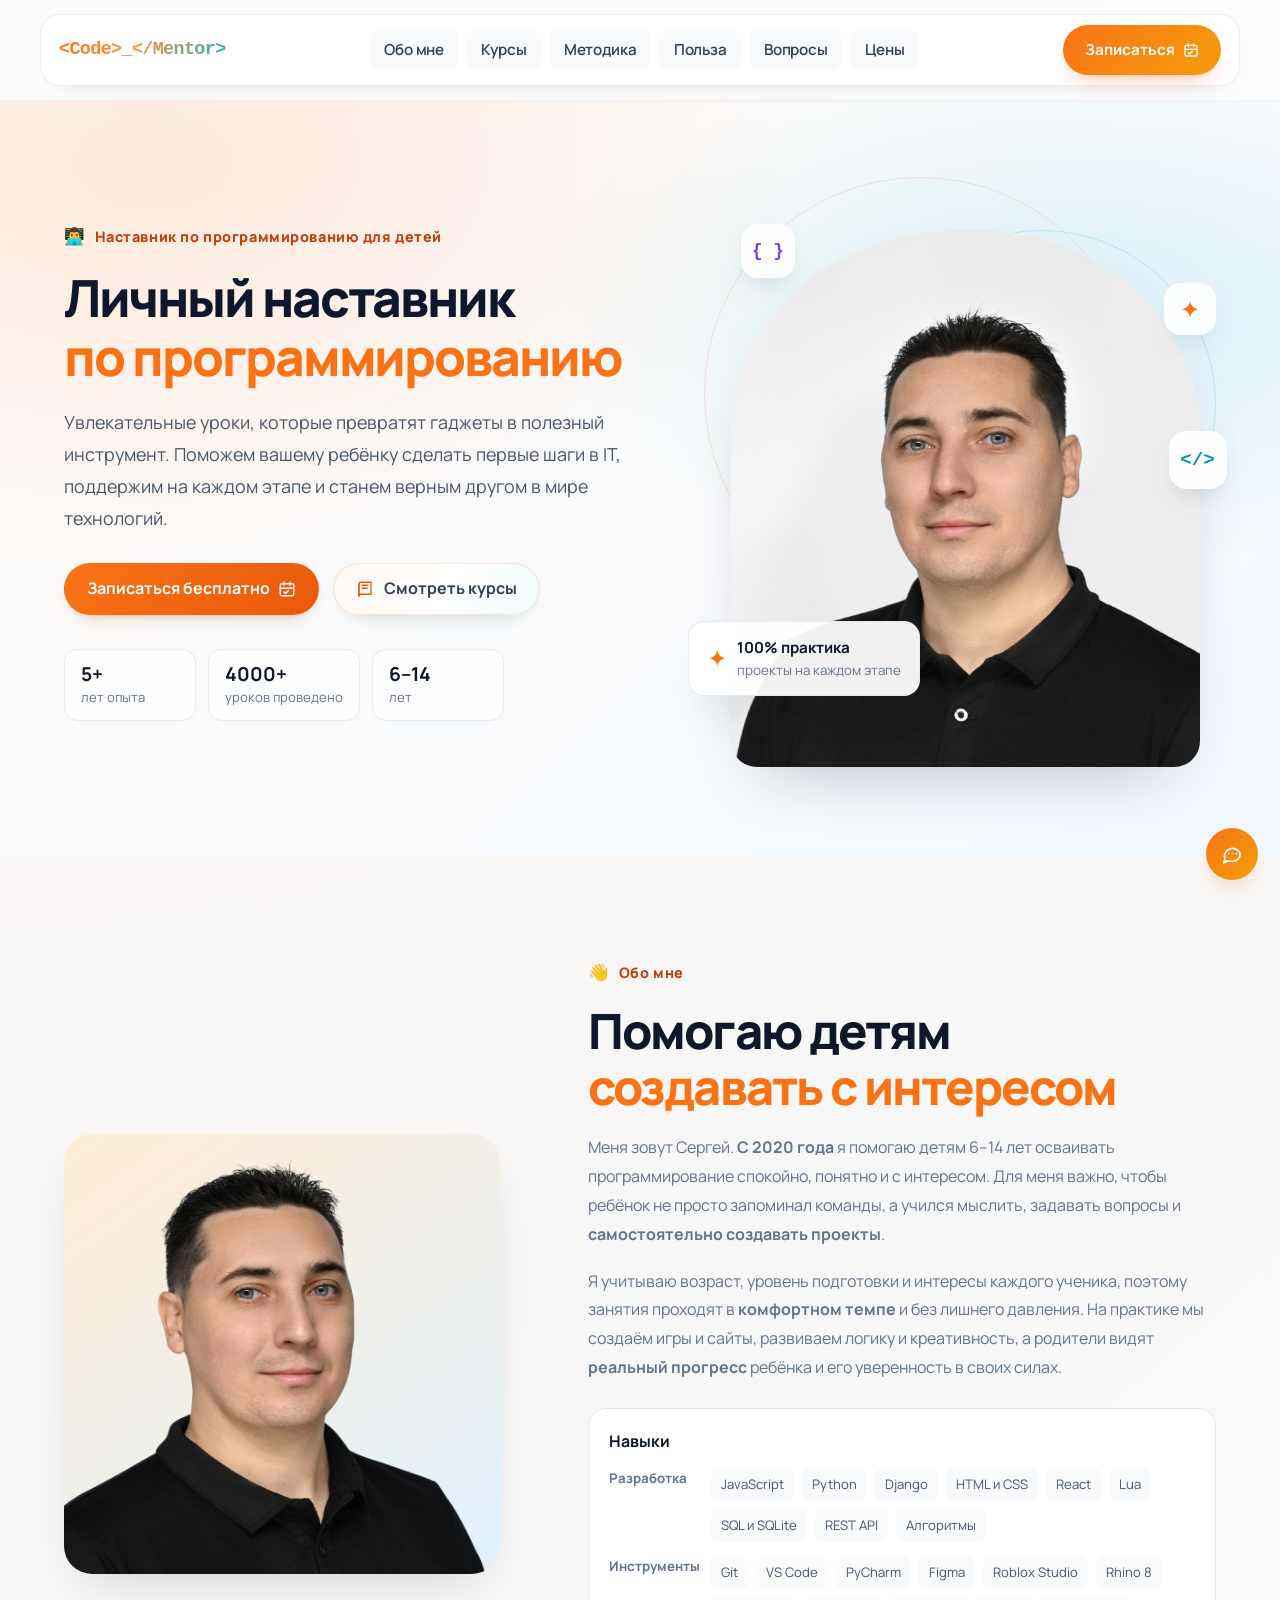
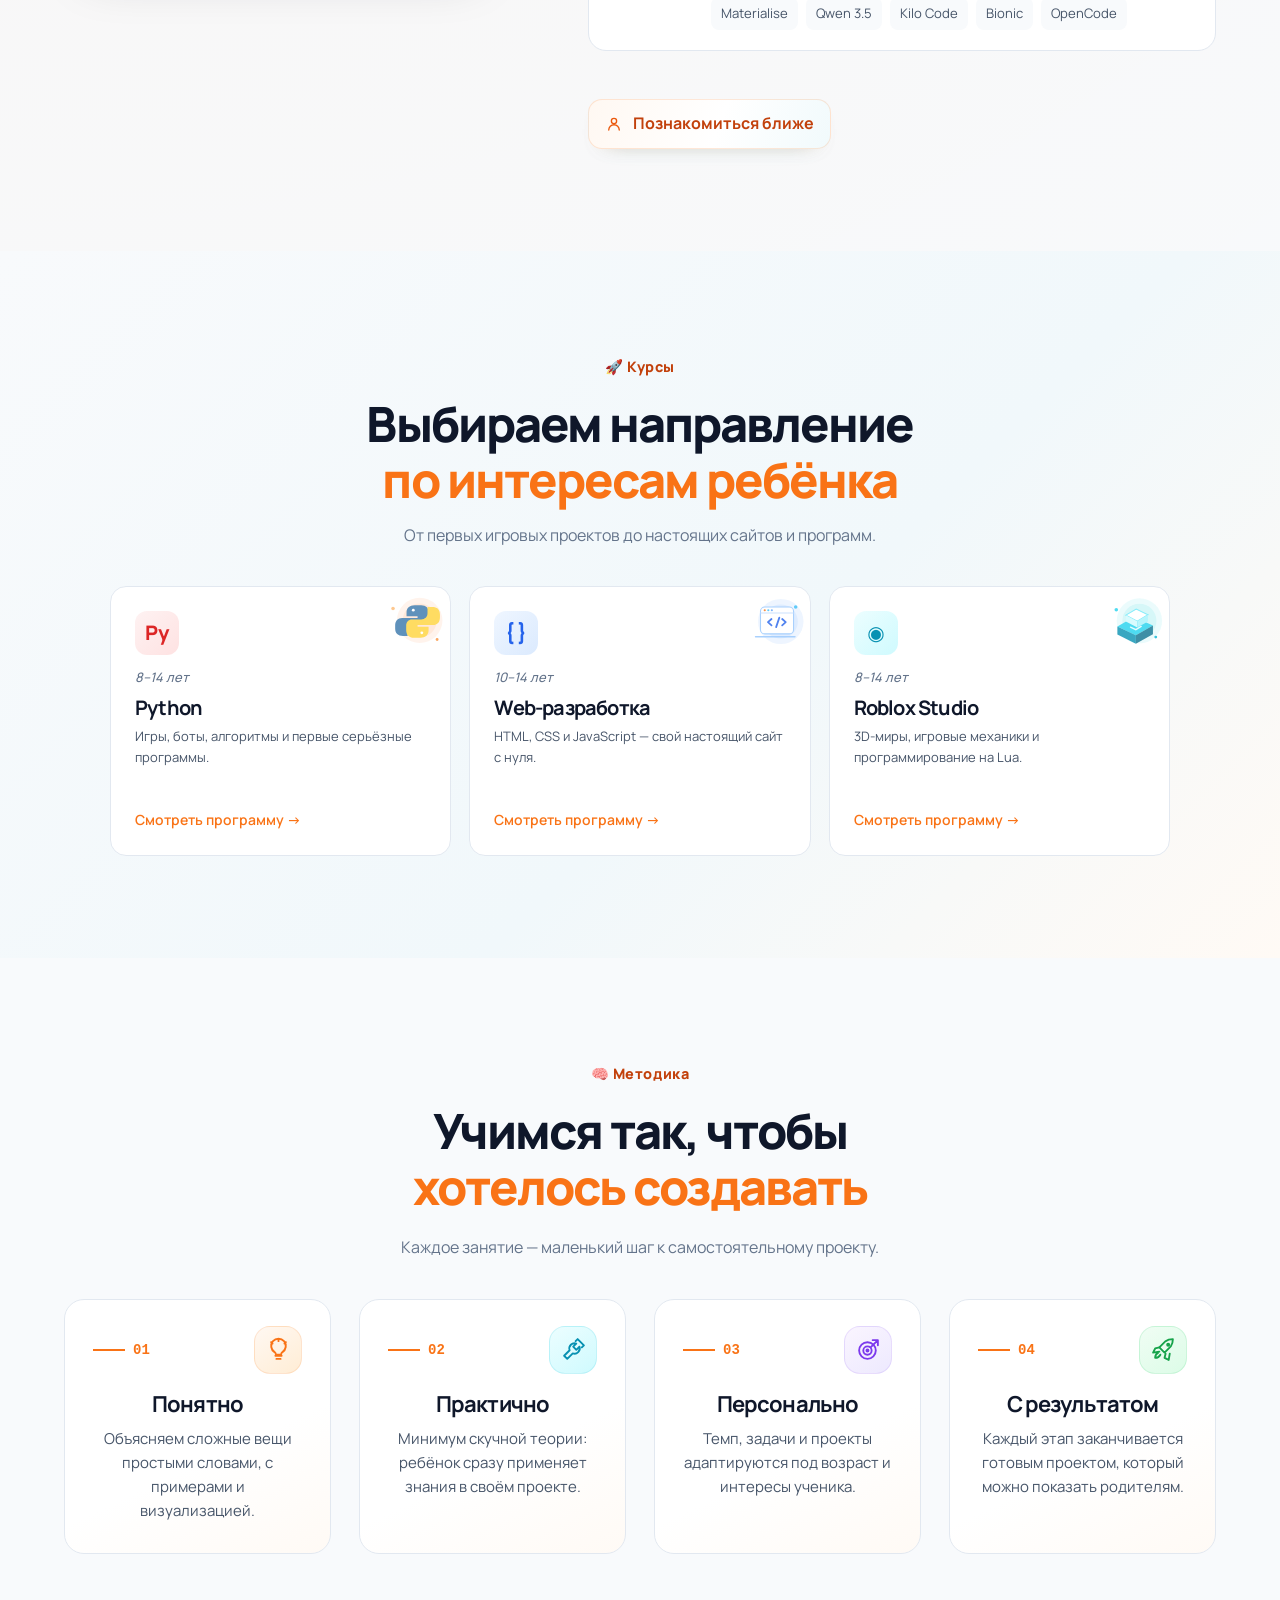
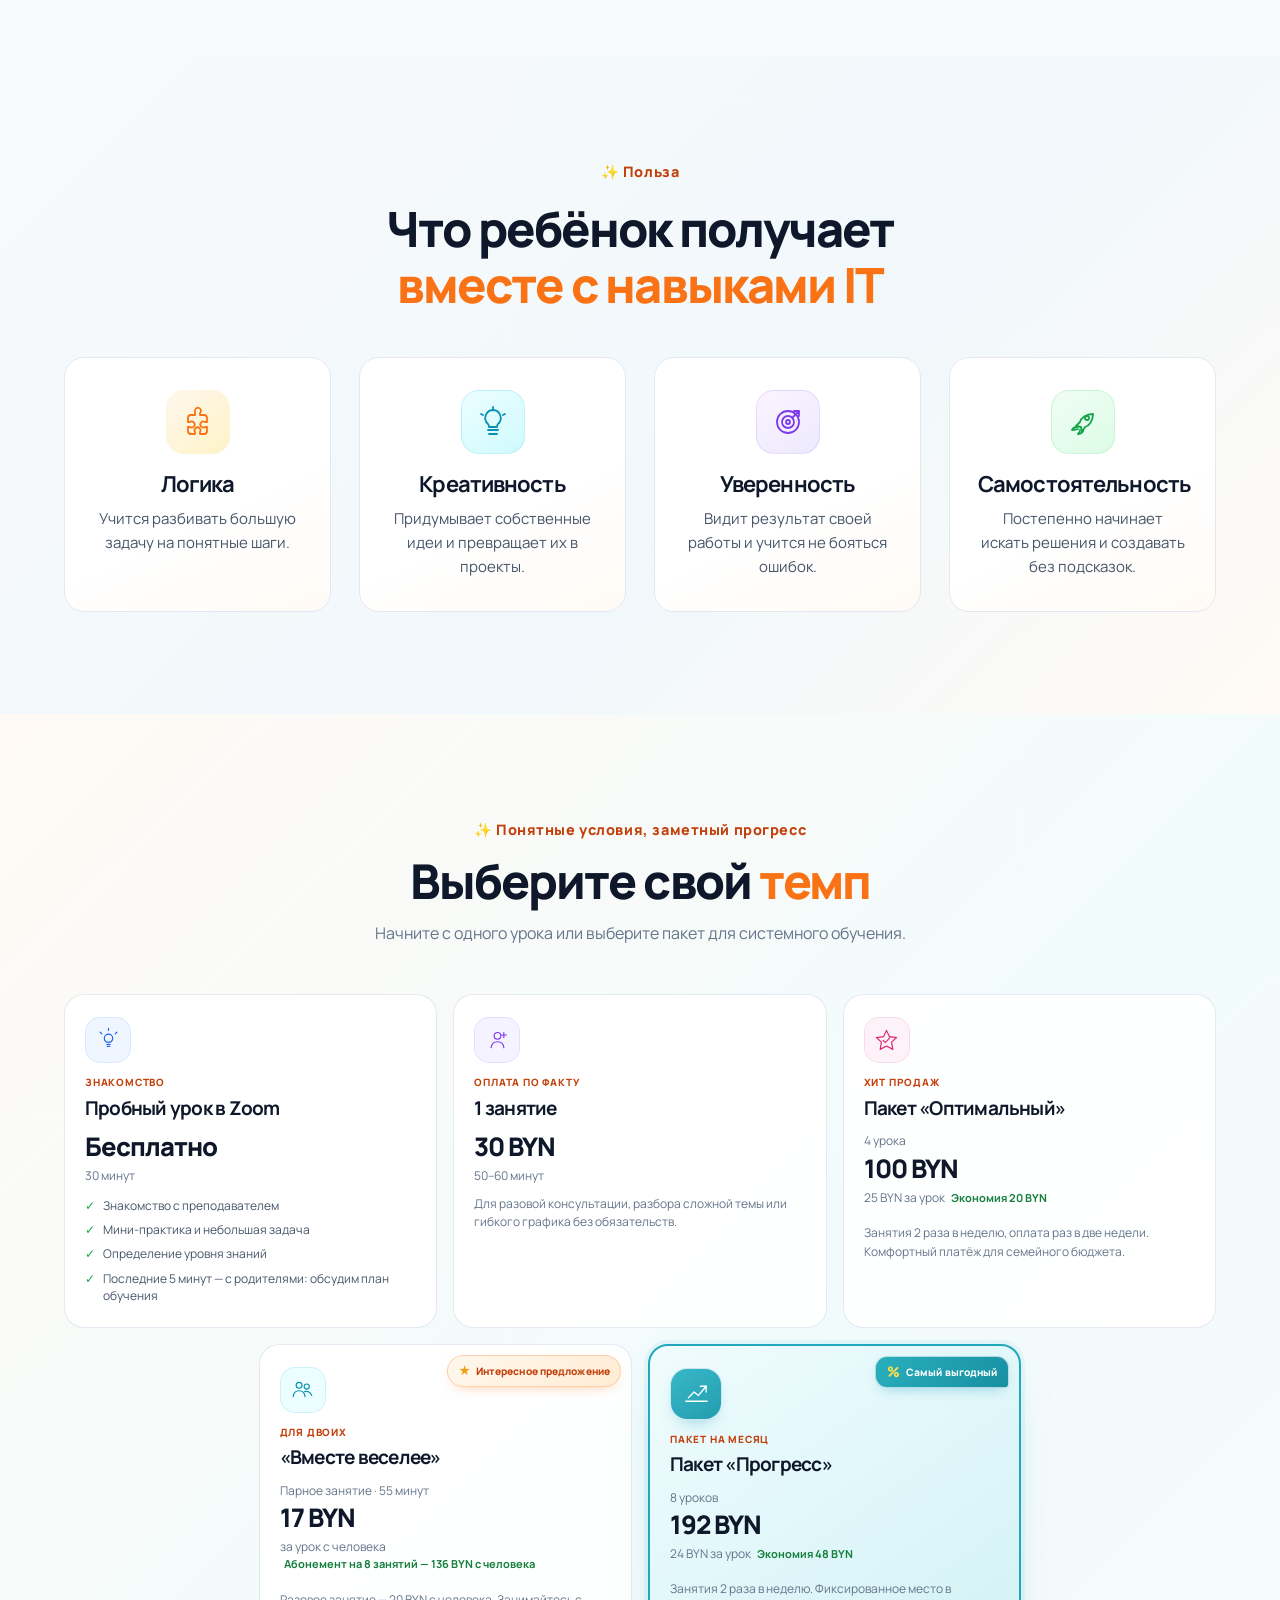
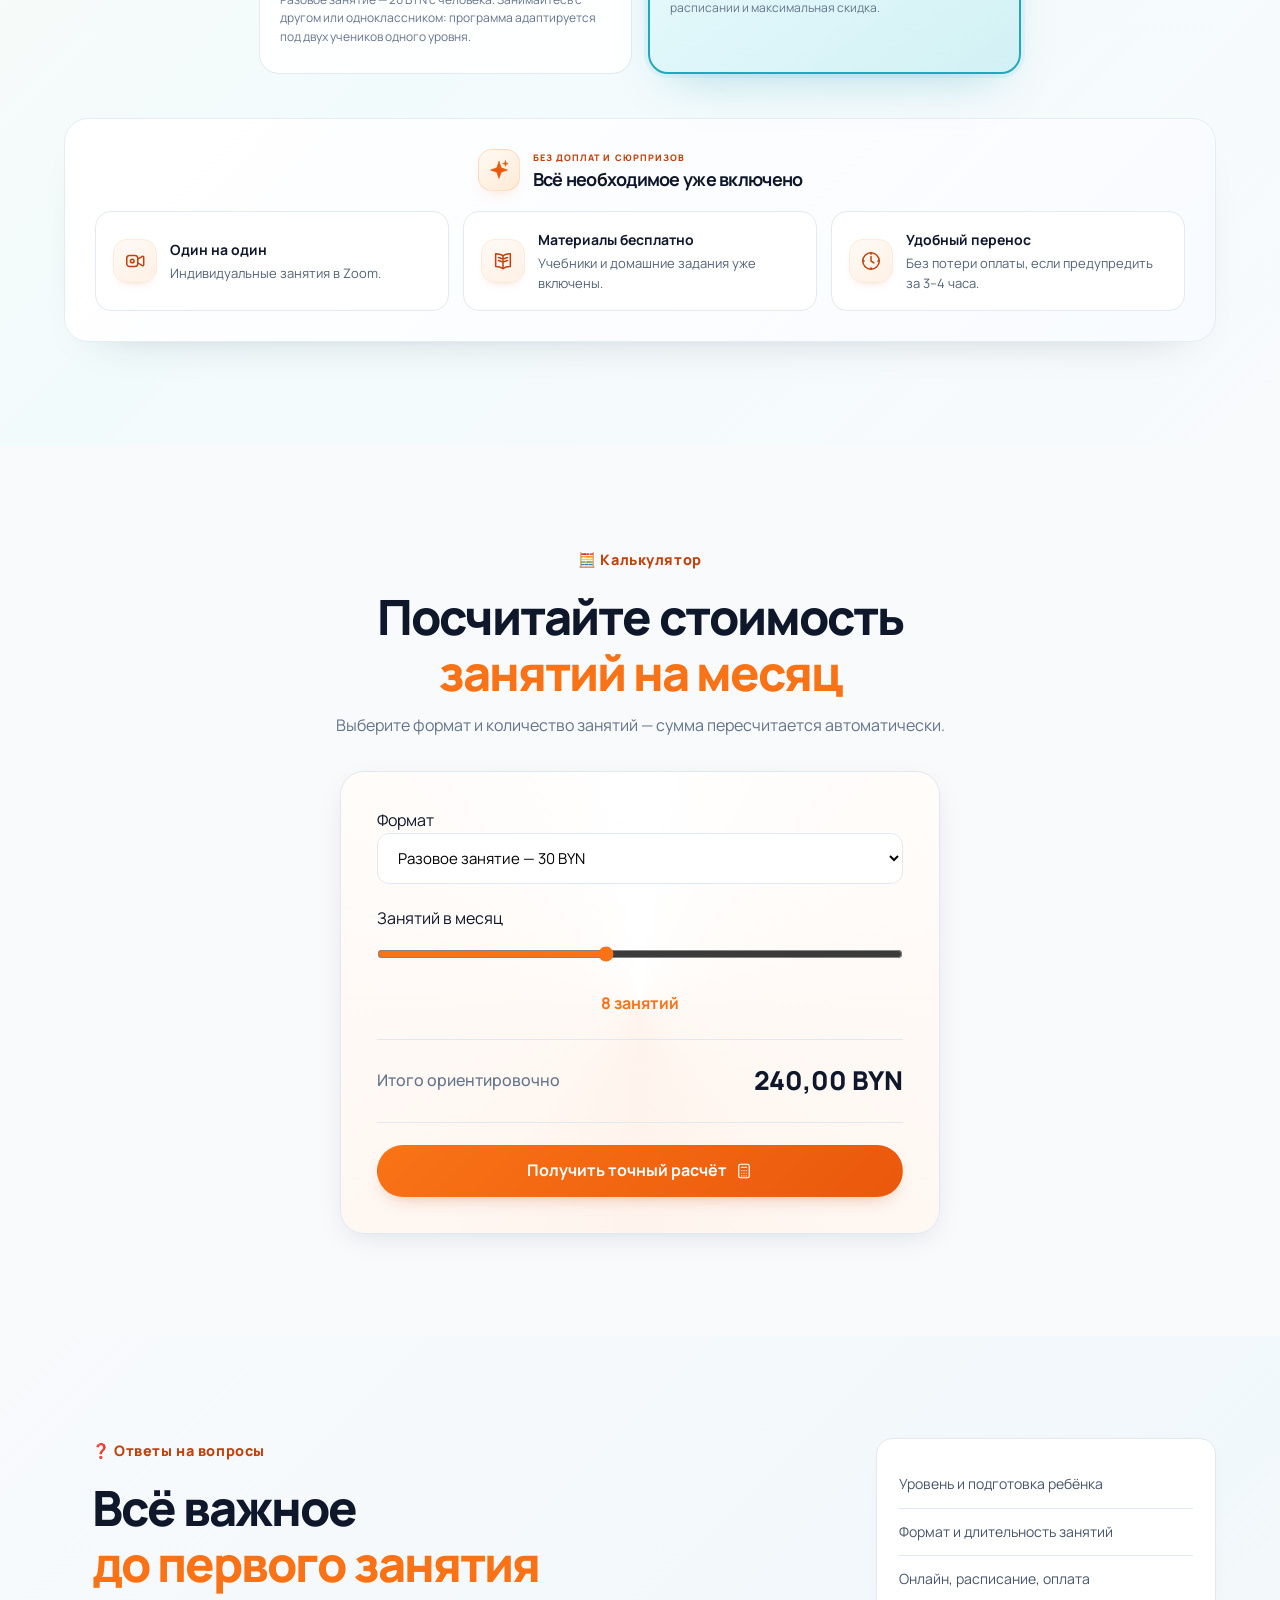
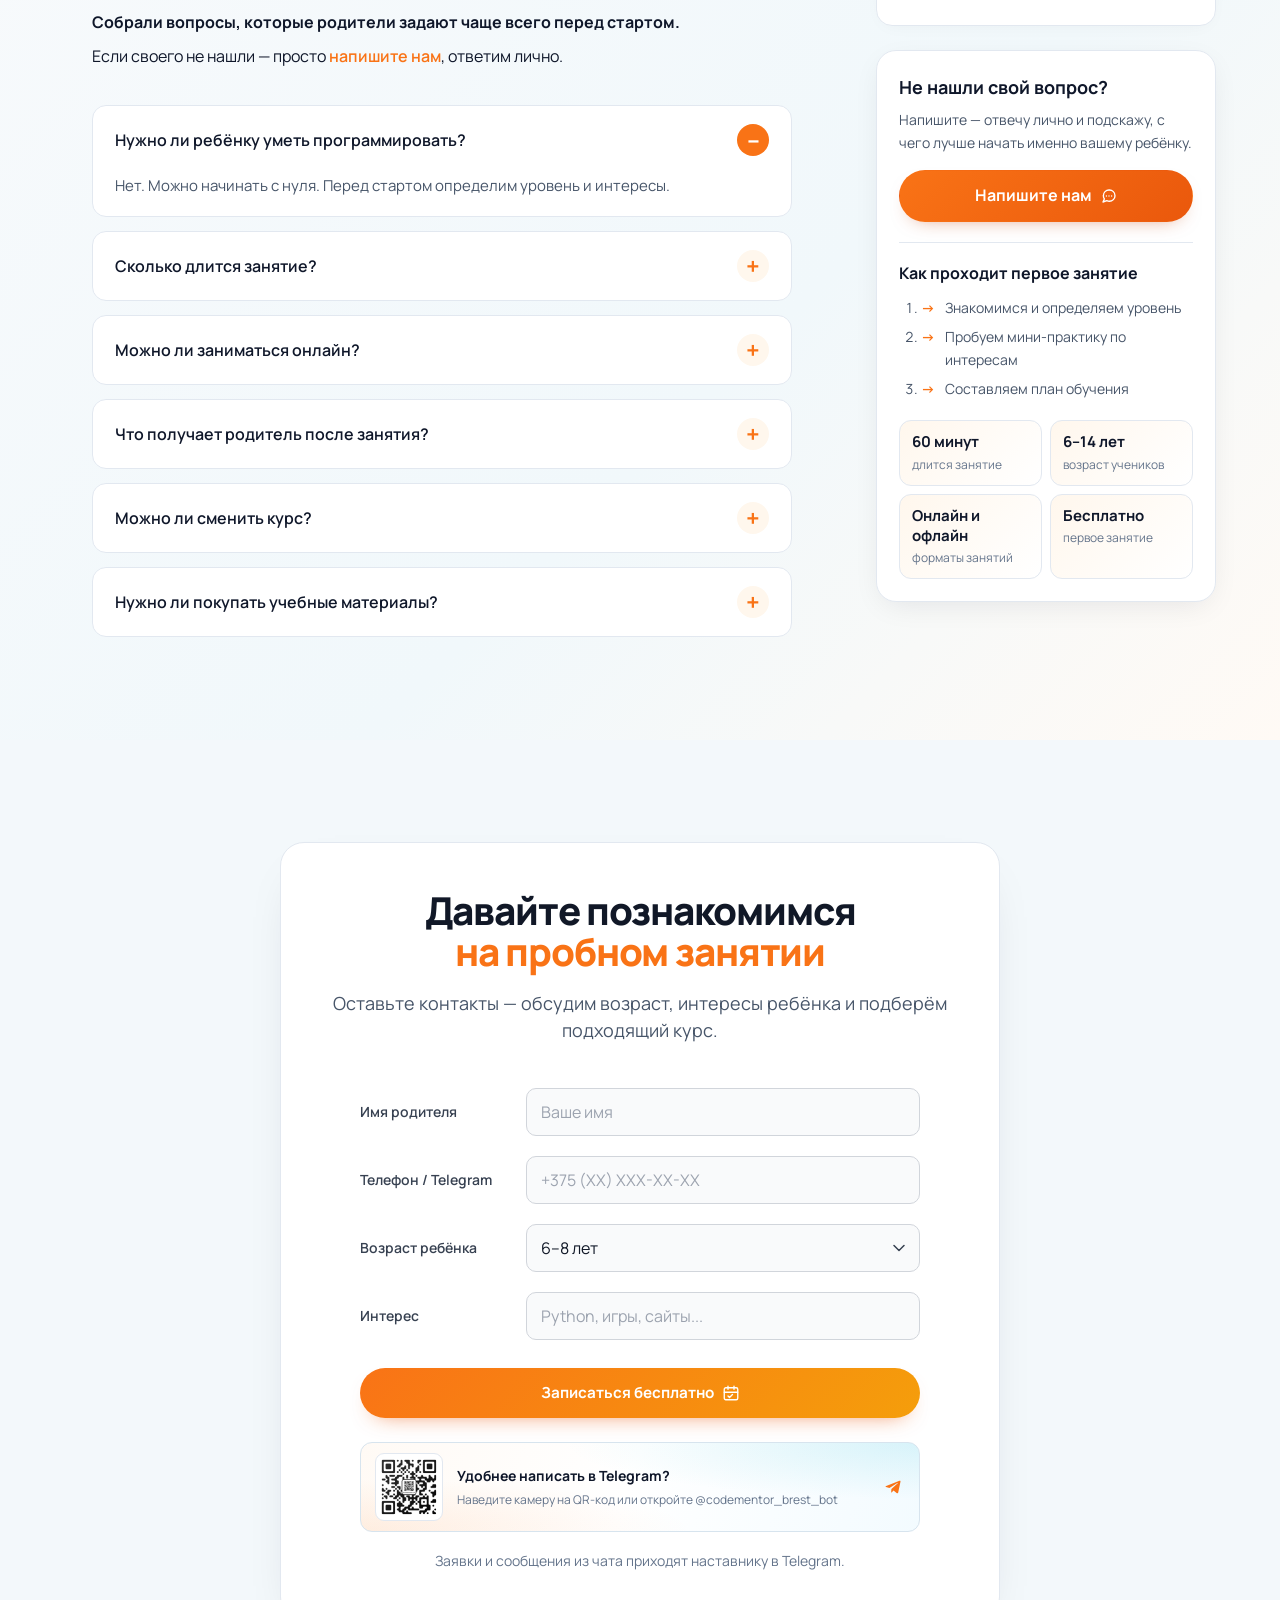
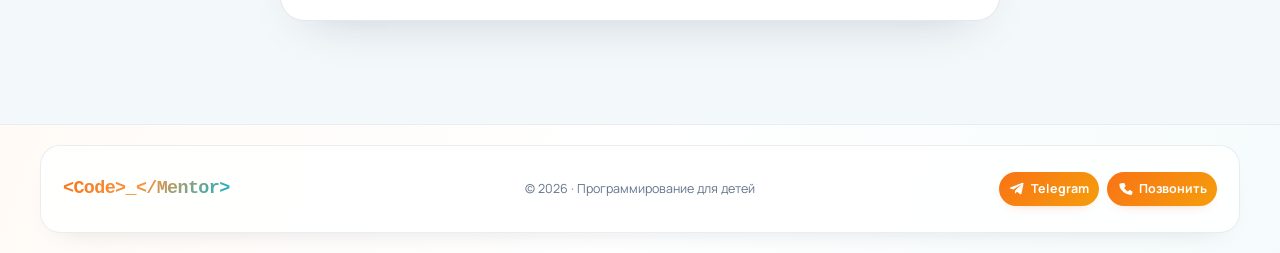
==== commit 448d7752: "Polish footer and support chat Co-authored-by: Copilot <223556219+Copilot@users.noreply.github.com>" ====
--- a/index.html
+++ b/index.html
@@ -10,7 +10,7 @@
   <link rel="preconnect" href="https://fonts.googleapis.com">
   <link rel="preconnect" href="https://fonts.gstatic.com" crossorigin>
   <link href="https://fonts.googleapis.com/css2?family=Manrope:wght@400;500;600;700;800&display=swap" rel="stylesheet">
-  <link rel="stylesheet" href="styles.css?v=20261104-69">
+  <link rel="stylesheet" href="styles.css?v=20261106-127">
 </head>
 
 <body>
@@ -25,7 +25,12 @@
         <a href="#faq">Вопросы</a>
         <a href="#prices">Цены</a>
       </nav>
-      <a class="nav-button" href="#signup">Записаться</a>
+      <a class="nav-button" href="#signup">Записаться
+        <svg class="nav-button-icon" viewBox="0 0 24 24" fill="none" aria-hidden="true">
+          <rect x="3" y="5" width="18" height="16" rx="2" />
+          <path d="M16 3v4M8 3v4M3 11h18M8 16l2 2 4-4" />
+        </svg>
+      </a>
     </div>
   </header>
 
@@ -39,8 +44,16 @@
           <p class="hero-text">Увлекательные уроки, которые превратят гаджеты в полезный инструмент. Поможем вашему
             ребёнку сделать первые шаги в IT, поддержим на каждом этапе и станем верным другом в мире технологий.</p>
           <div class="actions">
-            <a class="btn primary" href="#signup">Записаться бесплатно <b>↗</b></a>
-            <a class="btn white" href="#courses">Смотреть курсы →</a>
+            <a class="btn primary" href="#signup">Записаться бесплатно
+              <svg class="booking-button-icon" viewBox="0 0 24 24" fill="none" aria-hidden="true"><rect x="3" y="5" width="18" height="16" rx="2"/><path d="M16 3v4M8 3v4M3 11h18M8 16l2 2 4-4"/></svg>
+            </a>
+            <a class="btn white courses-button" href="#courses">
+              <svg class="courses-button-icon" viewBox="0 0 24 24" fill="none" aria-hidden="true">
+                <path d="M4 5.5A2.5 2.5 0 0 1 6.5 3H20v16H6.5A2.5 2.5 0 0 0 4 21.5z" />
+                <path d="M4 5.5v16M8 7h8M8 11h7" />
+              </svg>
+              <span>Смотреть курсы</span>
+            </a>
           </div>
           <div class="stats">
             <div><strong>5+</strong><small>лет опыта</small></div>
@@ -112,7 +125,13 @@
               </div>
             </div>
           </div>
-          <a class="text-link" href="#signup">Познакомиться ближе →</a>
+          <a class="about-more-link" href="#signup">
+            <svg class="about-more-link-icon" viewBox="0 0 24 24" fill="none" aria-hidden="true">
+              <circle cx="12" cy="8" r="3.5" />
+              <path d="M5 20a7 7 0 0 1 14 0" />
+            </svg>
+            <span>Познакомиться ближе</span>
+          </a>
         </div>
       </div>
     </section>
@@ -174,7 +193,9 @@
                 <span class="tech django">Django</span>
               </div>
               <div class="actions">
-                <a class="btn primary" href="#signup">Записаться бесплатно <b>↗</b></a>
+                <a class="btn primary" href="#signup">Записаться бесплатно
+                  <svg class="booking-button-icon" viewBox="0 0 24 24" fill="none" aria-hidden="true"><rect x="3" y="5" width="18" height="16" rx="2"/><path d="M16 3v4M8 3v4M3 11h18M8 16l2 2 4-4"/></svg>
+                </a>
                 <a class="btn white" href="#python-program">Смотреть программу →</a>
               </div>
             </div>
@@ -830,7 +851,9 @@
                 <span class="tech javascript">JS</span>
               </div>
               <div class="actions">
-                <a class="btn primary" href="#signup">Записаться бесплатно <b>↗</b></a>
+                <a class="btn primary" href="#signup">Записаться бесплатно
+                  <svg class="booking-button-icon" viewBox="0 0 24 24" fill="none" aria-hidden="true"><rect x="3" y="5" width="18" height="16" rx="2"/><path d="M16 3v4M8 3v4M3 11h18M8 16l2 2 4-4"/></svg>
+                </a>
                 <a class="btn white" href="#web-program">Смотреть программу →</a>
               </div>
             </div>
@@ -1440,7 +1463,9 @@
                 <span class="tech three-d">3D</span>
               </div>
               <div class="actions">
-                <a class="btn primary" href="#signup">Записаться бесплатно <b>↗</b></a>
+                <a class="btn primary" href="#signup">Записаться бесплатно
+                  <svg class="booking-button-icon" viewBox="0 0 24 24" fill="none" aria-hidden="true"><rect x="3" y="5" width="18" height="16" rx="2"/><path d="M16 3v4M8 3v4M3 11h18M8 16l2 2 4-4"/></svg>
+                </a>
                 <a class="btn white" href="#roblox-program">Смотреть программу →</a>
               </div>
             </div>
@@ -1629,7 +1654,12 @@
           <div class="method">
             <div class="method-top">
               <div class="number">01</div>
-              <span class="method-icon" aria-hidden="true">💡</span>
+              <span class="method-icon" aria-hidden="true">
+                <svg viewBox="0 0 24 24" fill="none">
+                  <path d="M9 18h6M10 21h4M8.2 14.5A7 7 0 1 1 15.8 14.5c-.9.7-1.3 1.5-1.3 2.5h-5c0-1-.4-1.8-1.3-2.5Z" />
+                  <path d="M12 2v2M4.9 4.9l1.4 1.4M19.1 4.9l-1.4 1.4" />
+                </svg>
+              </span>
             </div>
             <h3>Понятно</h3>
             <p>Объясняем сложные вещи простыми словами, с примерами и визуализацией.</p>
@@ -1637,7 +1667,12 @@
           <div class="method">
             <div class="method-top">
               <div class="number">02</div>
-              <span class="method-icon" aria-hidden="true">🛠️</span>
+              <span class="method-icon" aria-hidden="true">
+                <svg viewBox="0 0 24 24" fill="none">
+                  <path d="M14.7 6.3a5 5 0 0 0-6.4 6.4L3 18l3 3 5.3-5.3a5 5 0 0 0 6.4-6.4l-3 3-3-3 3-3Z" />
+                  <path d="m14 4 2-2 6 6-2 2" />
+                </svg>
+              </span>
             </div>
             <h3>Практично</h3>
             <p>Минимум скучной теории: ребёнок сразу применяет знания в своём проекте.</p>
@@ -1645,7 +1680,14 @@
           <div class="method">
             <div class="method-top">
               <div class="number">03</div>
-              <span class="method-icon" aria-hidden="true">🎯</span>
+              <span class="method-icon" aria-hidden="true">
+                <svg viewBox="0 0 24 24" fill="none">
+                  <circle cx="11" cy="13" r="8" />
+                  <circle cx="11" cy="13" r="4" />
+                  <circle cx="11" cy="13" r="1" />
+                  <path d="m14 10 7-7M16 3h5v5" />
+                </svg>
+              </span>
             </div>
             <h3>Персонально</h3>
             <p>Темп, задачи и проекты адаптируются под возраст и интересы ученика.</p>
@@ -1653,7 +1695,13 @@
           <div class="method">
             <div class="method-top">
               <div class="number">04</div>
-              <span class="method-icon" aria-hidden="true">🚀</span>
+              <span class="method-icon" aria-hidden="true">
+                <svg viewBox="0 0 24 24" fill="none">
+                  <path d="M14 4c2.5-2 5-2 7-2 0 2 0 4.5-2 7l-6 6-5-5 6-6Z" />
+                  <path d="m8 10-4 1-2 4 6-1M14 16l-1 4 4 2 1-6M9 17c-1 2-3 3-5 3 0-2 1-4 3-5" />
+                  <circle cx="16.5" cy="7.5" r="1" />
+                </svg>
+              </span>
             </div>
             <h3>С результатом</h3>
             <p>Каждый этап заканчивается готовым проектом, который можно показать родителям.</p>
@@ -1862,7 +1910,13 @@
           <label>Занятий в месяц <input id="lessons" type="range" min="2" max="16" value="8"><output id="lessonOut">8
               занятий</output></label>
           <div class="total"><span>Итого ориентировочно</span><strong id="total">200 BYN</strong></div>
-          <a class="btn primary full" href="#signup">Получить точный расчёт →</a>
+          <a class="btn primary full" href="#signup">
+            Получить точный расчёт
+            <svg class="calculator-button-icon" viewBox="0 0 24 24" fill="none" aria-hidden="true">
+              <rect x="5" y="3" width="14" height="18" rx="2.5" />
+              <path d="M8.5 7h7M9 11.5h.01M12 11.5h.01M15 11.5h.01M9 15h.01M12 15h.01M15 15h.01M9 18.5h.01M12 18.5h.01M15 18.5h.01" />
+            </svg>
+          </a>
         </div>
       </div>
     </section>
@@ -1920,7 +1974,13 @@
                 <b>Не нашли свой вопрос?</b>
                 <p>Напишите — отвечу лично и подскажу, с чего лучше начать именно вашему ребёнку.</p>
               </div>
-              <a class="btn primary full" href="#signup">Задать вопрос <b>↗</b></a>
+              <a class="btn primary full" href="#signup" data-open-support>
+                Напишите нам
+                <svg class="message-button-icon" viewBox="0 0 24 24" fill="none" aria-hidden="true">
+                  <path d="M20 11.5a7.5 7.5 0 0 1-7.5 7.5 7.8 7.8 0 0 1-3.4-.8L4 20l1.8-4.1a7.3 7.3 0 0 1-1.3-4.4A7.5 7.5 0 0 1 12 4h.5a7.5 7.5 0 0 1 7.5 7.5Z" />
+                  <path d="M8.5 12h.01M12 12h.01M15.5 12h.01" />
+                </svg>
+              </a>
 
               <div class="faq-steps">
                 <b>Как проходит первое занятие</b>
@@ -1971,42 +2031,52 @@
             <span class="field-label">Интерес</span>
             <input name="interest" placeholder="Python, игры, сайты...">
           </label>
-          <button class="btn white full" type="submit">Записаться бесплатно <b>↗</b></button>
+          <button class="btn white full" type="submit">Записаться бесплатно
+            <svg class="booking-button-icon" viewBox="0 0 24 24" fill="none" aria-hidden="true"><rect x="3" y="5" width="18" height="16" rx="2"/><path d="M16 3v4M8 3v4M3 11h18M8 16l2 2 4-4"/></svg>
+          </button>
           <p class="signup-status" id="signupStatus" role="status" aria-live="polite"></p>
         </form>
-        <a class="signup-telegram" href="https://t.me/codementor_brest_bot?start=site" target="_blank" rel="noopener">
-          <img src="telegram-bot-qr.png" alt="QR-код для перехода в Telegram-бот @codementor_brest_bot" width="220" height="220" loading="lazy">
+        <button class="signup-telegram" id="telegramQrOpen" type="button" aria-haspopup="dialog" aria-controls="telegramQrDialog">
+          <img src="telegram-bot-qr.png" alt="" width="220" height="220" loading="lazy">
           <span>
             <strong>Удобнее написать в Telegram?</strong>
             <small>Наведите камеру на QR-код или откройте @codementor_brest_bot</small>
           </span>
-          <span class="signup-telegram-arrow" aria-hidden="true">↗</span>
-        </a>
+          <span class="signup-telegram-arrow" aria-hidden="true">
+            <svg viewBox="0 0 24 24" fill="currentColor">
+              <path d="M9.78 18.65l.28-4.23 7.68-6.92c.34-.31-.07-.46-.52-.19L7.74 13.3 3.64 12c-.88-.28-.89-.88.2-1.3l15.97-6.16c.73-.33 1.43.18 1.15 1.3l-2.72 12.81c-.19.91-.74 1.13-1.5.71L12.6 16.3l-1.99 1.93c-.23.23-.42.42-.83.42z" />
+            </svg>
+          </span>
+        </button>
         <small class="signup-note">Заявки и сообщения из чата приходят наставнику в Telegram.</small>
       </div>
     </section>
   </main>
 
+  <dialog class="qr-dialog" id="telegramQrDialog" aria-labelledby="telegramQrTitle">
+    <div class="qr-dialog-content">
+      <button class="qr-dialog-close" type="button" aria-label="Закрыть окно с QR-кодом">×</button>
+      <h2 id="telegramQrTitle">Напишите мне<br><span>в Telegram</span></h2>
+      <p>Отсканируйте QR-код камерой телефона — и задайте вопрос наставнику.</p>
+      <div class="qr-dialog-code">
+        <img src="telegram-bot-qr.png" alt="QR-код Telegram-бота @codementor_brest_bot" width="440" height="440">
+      </div>
+      <a class="btn primary qr-dialog-link" href="https://t.me/codementor_brest_bot?start=site" target="_blank" rel="noopener">Открыть Telegram <span aria-hidden="true">↗</span></a>
+    </div>
+  </dialog>
+
   <footer>
     <div class="container footer-inner">
       <a class="logo" href="#home"><span class="logo-mark">&lt;Code&gt;_&lt;/Mentor&gt;</span></a>
-      <span>© 2026 Code_Mentor · Программирование для детей</span>
+      <span>© 2026 · Программирование для детей</span>
       <div class="support-contacts-list footer-contacts" aria-label="Контакты">
-        <a class="support-contact-card" href="https://t.me/codementor_brest_bot?start=site" target="_blank" rel="noopener" aria-label="Открыть Telegram-бот @codementor_brest_bot">
-          <div class="support-contact-icon"><svg viewBox="0 0 24 24" fill="currentColor"><path d="M9.78 18.65l.28-4.23 7.68-6.92c.34-.31-.07-.46-.52-.19L7.74 13.3 3.64 12c-.88-.28-.89-.88.2-1.3l15.97-6.16c.73-.33 1.43.18 1.15 1.3l-2.72 12.81c-.19.91-.74 1.13-1.5.71L12.6 16.3l-1.99 1.93c-.23.23-.42.42-.83.42z"/></svg></div>
-          <div class="support-contact-info"><span class="support-contact-label">Telegram</span><span class="support-contact-value">@codementor_brest_bot</span></div>
-          <span class="support-contact-open" aria-hidden="true">↗</span>
+        <a class="footer-contact-link" href="https://t.me/codementor_brest_bot?start=site" target="_blank" rel="noopener" aria-label="Открыть Telegram-бот @codementor_brest_bot">
+          <svg viewBox="0 0 24 24" aria-hidden="true"><path d="M21.8 4.2 18.6 19c-.24 1.05-.86 1.3-1.73.8l-4.77-3.52-2.3 2.22c-.25.25-.46.46-.94.46l.34-4.86 8.86-8c.39-.35-.09-.55-.6-.2L6.5 12.84l-4.63-1.45c-1.01-.32-1.03-1 .21-1.49L20.2 2.7c.9-.33 1.68.22 1.6 1.5Z"/></svg>
+          <span>Telegram</span>
         </a>
-        <a class="support-contact-card" href="tel:+375339958966" aria-label="Позвонить по номеру +375 33 995-89-66">
-          <div class="support-contact-icon"><svg viewBox="0 0 24 24" fill="currentColor"><path d="M6.62 10.79a15.05 15.05 0 0 0 6.59 6.59l2.2-2.2a1 1 0 0 1 1.01-.24 11.36 11.36 0 0 0 3.58.57 1 1 0 0 1 1 1V20a1 1 0 0 1-1 1A17 17 0 0 1 3 4a1 1 0 0 1 1-1h3.5a1 1 0 0 1 1 1 11.36 11.36 0 0 0 .57 3.58 1 1 0 0 1-.24 1.01Z"/></svg></div>
-          <div class="support-contact-info"><span class="support-contact-label">Телефон</span><span class="support-contact-value">+375 33 995-89-66</span></div>
-        </a>
-        <a class="support-contact-card support-contact-qr" href="https://t.me/codementor_brest_bot?start=site" target="_blank" rel="noopener" aria-label="Открыть QR-код Telegram-бота @codementor_brest_bot">
-          <div class="support-contact-icon"><img class="support-qr-thumb" src="telegram-bot-qr.png" alt="" width="32" height="32" loading="lazy"></div>
-          <div class="support-contact-info">
-            <img class="support-qr-expanded" src="telegram-bot-qr.png" alt="" width="60" height="60" loading="lazy">
-            <span class="support-qr-copy"><span class="support-contact-label">QR-код Telegram</span><span class="support-contact-value">Наведите камеру телефона</span></span>
-          </div>
+        <a class="footer-contact-link" href="tel:+375339958966" aria-label="Позвонить по номеру +375 33 995-89-66">
+          <svg viewBox="0 0 24 24" aria-hidden="true"><path d="M7.1 3.5 10 3c.7-.1 1.4.3 1.6 1l1.1 3.2c.2.6 0 1.3-.5 1.7l-1.7 1.3a15.1 15.1 0 0 0 3.3 3.8 15.4 15.4 0 0 0 2.7 1.9l1.4-1.7c.4-.5 1.1-.7 1.7-.4l3 1.5c.6.3.9 1 .7 1.7l-.7 2.8c-.2.7-.8 1.2-1.6 1.2C11.3 20.7 3.2 12.4 3.6 5c0-.7.7-1.3 1.4-1.4l2.1-.1Z"/></svg>
+          <span>Позвонить</span>
         </a>
       </div>
     </div>
@@ -2070,25 +2140,41 @@
         </div>
       </div>
     </div>
-    <button class="support-toggle" type="button" id="supportToggle" aria-expanded="false" aria-controls="supportPanel">
-      <span class="support-toggle-icon">
-        <svg viewBox="0 0 24 24"><path d="M6.62 10.79a15.05 15.05 0 0 0 6.59 6.59l2.2-2.2a1 1 0 0 1 1.01-.24 11.36 11.36 0 0 0 3.58.57 1 1 0 0 1 1 1V20a1 1 0 0 1-1 1A17 17 0 0 1 3 4a1 1 0 0 1 1-1h3.5a1 1 0 0 1 1 1 11.36 11.36 0 0 0 .57 3.58 1 1 0 0 1-.24 1.01Z"/></svg>
-      </span>
-      <span class="support-toggle-label">Поддержка</span>
+    <button class="support-corner-toggle" type="button" id="supportCornerToggle" aria-label="Открыть поддержку" aria-expanded="false" aria-controls="supportPanel">
+      <svg viewBox="0 0 24 24" aria-hidden="true"><path d="M20 11.5a7.5 7.5 0 0 1-7.5 7.5H6l-3 2 1-4.2A7.5 7.5 0 1 1 20 11.5Z"/><path d="M8 11h.01M12 11h.01M16 11h.01"/></svg>
     </button>
   </div>
   <script>
     document.addEventListener('DOMContentLoaded', function () {
       var widget = document.getElementById('supportWidget');
       var toggle = document.getElementById('supportToggle');
+      var cornerToggle = document.getElementById('supportCornerToggle');
       var panel = document.getElementById('supportPanel');
       var closeBtn = document.getElementById('supportClose');
       var tabs = document.querySelectorAll('.support-tab[data-tab]');
       var panes = document.querySelectorAll('.support-pane');
-      if (!widget || !toggle || !panel) return;
-      function openWidget(){ widget.classList.add('open'); toggle.setAttribute('aria-expanded','true'); }
-      function closeWidget(){ widget.classList.remove('open'); toggle.setAttribute('aria-expanded','false'); }
-      toggle.addEventListener('click', function(){ widget.classList.contains('open') ? closeWidget() : openWidget(); });
+      if (!widget || !panel) return;
+      var toggles = [toggle, cornerToggle].filter(Boolean);
+      if (!toggles.length) return;
+      function syncToggleState(isOpen) {
+        toggles.forEach(function(button) {
+          button.setAttribute('aria-expanded', isOpen ? 'true' : 'false');
+          button.setAttribute('aria-label', isOpen ? 'Закрыть поддержку' : 'Открыть поддержку');
+        });
+      }
+      function openWidget(){ widget.classList.add('open'); syncToggleState(true); }
+      function closeWidget(){ widget.classList.remove('open'); syncToggleState(false); }
+      toggles.forEach(function(button) {
+        button.addEventListener('click', function(){ widget.classList.contains('open') ? closeWidget() : openWidget(); });
+      });
+      document.querySelectorAll('[data-open-support]').forEach(function(link){
+        link.addEventListener('click', function(event){
+          event.preventDefault();
+          if (!widget.classList.contains('open')) openWidget();
+          var input = document.getElementById('supportChatInput');
+          if (input) window.setTimeout(function(){ input.focus(); }, 200);
+        });
+      });
       if (closeBtn) closeBtn.addEventListener('click', closeWidget);
       document.addEventListener('keydown', function(e){ if (e.key === 'Escape') closeWidget(); });
       tabs.forEach(function(tab){
@@ -2100,7 +2186,7 @@
       });
     });
   </script>
-  <script src="script.js?v=20261104-14"></script>
+  <script src="script.js?v=20261106-18"></script>
   </body>
 
 </html>
--- a/styles.css
+++ b/styles.css
@@ -72,8 +72,8 @@
     display: inline-flex;
     align-items: center;
     justify-content: center;
-    min-height: 42px;
-    padding: 0.55rem 0.85rem;
+    min-height: 40px;
+    padding: 0.5rem 0.85rem;
     border: 1px solid transparent;
     border-radius: 12px;
     background: #f8fafc;
@@ -87,17 +87,17 @@
 }
 .nav nav a:hover {
     transform: translateY(-2px);
-    border-color: rgba(249,115,22,.2);
-    background: #fff7ed;
-    color: #c2410c;
-    box-shadow: 0 8px 18px -12px rgba(249,115,22,.7);
+    border-color: rgba(249,115,22,.12);
+    background: linear-gradient(110deg, #fff1e8 0%, #f8f8f7 52%, #edf8fb 100%);
+    color: #334155;
+    box-shadow: 0 8px 18px -12px rgba(249,115,22,.35);
 }
 .nav nav a:focus-visible {
     outline: 3px solid rgba(249,115,22,.35);
     outline-offset: 2px;
-    border-color: var(--accent);
-    background: #fff7ed;
-    color: #c2410c;
+    border-color: rgba(249,115,22,.12);
+    background: linear-gradient(110deg, #fff1e8 0%, #f8f8f7 52%, #edf8fb 100%);
+    color: #334155;
 }
 .logo {
     display: inline-flex;
@@ -121,32 +121,38 @@
 }
 .nav-button {
     display: inline-flex;
+    gap: 8px;
+    flex: 0 0 158px;
+    height: 50px;
     align-items: center;
     justify-content: center;
-    padding: 0.8rem 1.3rem;
+    padding: 0 1.2rem;
     border-radius: 999px;
     background: linear-gradient(135deg, var(--accent), #f59e0b);
     color: var(--white);
     font-weight: 700;
     font-size: 0.95rem;
-    box-shadow: 0 18px 35px -18px rgba(249,115,22,.8);
+    box-shadow: 0 10px 22px -14px rgba(234,88,12,.72);
     transition: transform .2s ease, box-shadow .2s ease;
 }
+.nav-button-icon { width: 16px; height: 16px; flex: 0 0 16px; stroke: currentColor; stroke-width: 2; stroke-linecap: round; stroke-linejoin: round; }
 .nav-button:hover,
 .nav-button:focus-visible {
-    transform: translateY(-2px);
-    box-shadow: 0 22px 40px -18px rgba(249,115,22,.9);
-}
-.support-widget { position: fixed; right: 24px; bottom: 48px; z-index: 9999; display: flex; flex-direction: column; align-items: flex-end; gap: 14px; font-family: var(--font); transition: bottom .25s ease; }
-.support-widget.near-footer { bottom: 112px; }
-.support-toggle { display: inline-flex; align-items: center; gap: 10px; height: 58px; padding: 0 24px 0 18px; border: 0; border-radius: 999px; background: linear-gradient(135deg, var(--accent), #ea580c); color: #fff; cursor: pointer; box-shadow: 0 18px 60px -18px rgba(249,115,22,.9); transition: transform .2s ease, box-shadow .2s ease; position: relative; overflow: hidden; }
-.support-toggle::after { content: ""; position: absolute; inset: 0; background: radial-gradient(circle at top, rgba(255,255,255,.18), transparent 55%); pointer-events: none; }
-.support-toggle:hover { transform: translateY(-4px); box-shadow: 0 22px 70px -16px rgba(249,115,22,.95); }
-.support-toggle:active { transform: translateY(-1px); }
-.support-toggle-icon { position: relative; z-index: 1; display: flex; align-items: center; justify-content: center; }
-.support-toggle-icon svg { width: 24px; height: 24px; fill: #fff; }
-.support-toggle-label { position: relative; z-index: 1; font-weight: 700; font-size: 15px; letter-spacing: -.01em; }
-.support-panel { display: none; width: min(380px, calc(100vw - 32px)); background: #fff; border: 1px solid rgba(148,163,184,.18); border-radius: 18px; box-shadow: 0 60px 120px -60px rgba(15,23,42,.6); overflow: hidden; flex-direction: column; transform-origin: bottom right; animation: support-slide-up .28s cubic-bezier(.25,.8,.25,1); }
+    transform: translateY(-1px);
+    box-shadow: 0 13px 24px -14px rgba(234,88,12,.78);
+}
+.support-widget { position: static; font-family: var(--font); }
+.support-toggle { padding: 0 12px; font: 700 .82rem var(--font); cursor: pointer; }
+.support-toggle::after { content: none; }
+.support-toggle:hover { transform: translateY(-2px); }
+.support-toggle-icon { display: flex; align-items: center; justify-content: center; }
+.support-toggle-icon svg { width: 20px; height: 20px; fill: currentColor; }
+.support-corner-toggle { position: fixed; z-index: 9998; right: 22px; bottom: var(--support-corner-bottom, 20px); display: grid; width: 52px; height: 52px; place-items: center; padding: 0; border: 0; border-radius: 50%; background: linear-gradient(135deg, var(--accent), #f59e0b); color: #fff; cursor: pointer; box-shadow: 0 12px 28px -16px rgba(234,88,12,.8); transition: bottom .2s ease, transform .2s ease, box-shadow .2s ease; }
+.support-corner-toggle.is-over-footer { visibility: hidden; pointer-events: none; }
+.support-corner-toggle svg { width: 23px; height: 23px; fill: none; stroke: currentColor; stroke-width: 1.8; stroke-linecap: round; stroke-linejoin: round; }
+.support-corner-toggle:hover { transform: translateY(-2px); box-shadow: 0 16px 30px -16px rgba(234,88,12,.85); }
+.support-corner-toggle:focus-visible { outline: 3px solid rgba(249,115,22,.35); outline-offset: 3px; }
+.support-panel { position: fixed; z-index: 9999; right: 22px; bottom: var(--support-panel-bottom, 84px); display: none; width: min(380px, calc(100vw - 44px)); background: #fff; border: 1px solid rgba(148,163,184,.18); border-radius: 18px; box-shadow: 0 60px 120px -60px rgba(15,23,42,.6); overflow: hidden; flex-direction: column; transform-origin: bottom right; animation: support-slide-up .28s cubic-bezier(.25,.8,.25,1); }
 .support-widget.open .support-panel { display: flex; }
 @keyframes support-slide-up { from { opacity: 0; transform: translateY(16px) scale(.98); } to { opacity: 1; transform: translateY(0) scale(1); } }
 .support-header { display: flex; align-items: center; gap: 12px; padding: 14px 18px; background: linear-gradient(135deg, var(--accent), #ea580c); color: #fff; }
@@ -222,13 +228,11 @@
 .support-contact-open { max-width: 0; overflow: hidden; color: #168fc4; font-size: 20px; font-weight: 700; opacity: 0; transition: max-width .2s ease, opacity .18s ease; }
 .support-contact-card:hover .support-contact-open, .support-contact-card:focus-visible .support-contact-open { max-width: 20px; opacity: 1; }
 @media (max-width: 980px) {
-  .support-widget { right: 16px; bottom: 40px; }
-  .support-widget.near-footer { bottom: 104px; }
-  .support-toggle { height: 54px; padding: 0 20px 0 16px; }
-  .support-panel { width: min(380px, calc(100vw - 32px)); border-radius: 16px; }
+  .support-corner-toggle { right: 14px; bottom: 14px; width: 48px; height: 48px; }
+  .support-panel { right: 14px; bottom: var(--support-panel-bottom, 74px); width: min(380px, calc(100vw - 28px)); border-radius: 16px; }
 }
 @media (max-height: 720px) {
-  .support-panel { max-height: calc(100dvh - 90px); }
+  .support-panel { max-height: calc(100dvh - 82px); }
   .support-panes { overflow-y: auto; }
 }
 /* Courses */
@@ -300,12 +304,13 @@
 .method-top { display: flex; align-items: center; justify-content: space-between; margin-bottom: 18px; }
 .method .number { display: inline-flex; align-items: center; gap: 8px; color: var(--accent); font: 800 14px ui-monospace, monospace; }
 .method .number::before { content: ''; width: 32px; height: 2px; background: var(--accent); }
-.method-icon { display: grid; width: 48px; height: 48px; place-items: center; border: 1px solid rgba(249,115,22,.12); border-radius: 16px; background: linear-gradient(145deg, #fff7ed, #ffedd5); font-size: 23px; transition: transform .4s cubic-bezier(.2,.8,.2,1); }
-.method:nth-child(2) .method-icon { border-color: rgba(6,182,212,.14); background: linear-gradient(145deg, #ecfeff, #cffafe); }
-.method:nth-child(3) .method-icon { border-color: rgba(124,58,237,.12); background: linear-gradient(145deg, #faf5ff, #ede9fe); }
-.method:nth-child(4) .method-icon { border-color: rgba(34,197,94,.14); background: linear-gradient(145deg, #f0fdf4, #dcfce7); }
+.method-icon { display: grid; width: 48px; height: 48px; place-items: center; border: 1px solid rgba(249,115,22,.14); border-radius: 16px; background: linear-gradient(145deg, #fff8f2, #ffedd5); color: #f97316; transition: transform .4s cubic-bezier(.2,.8,.2,1), box-shadow .3s ease; }
+.method-icon svg { width: 25px; height: 25px; stroke: currentColor; stroke-width: 1.8; stroke-linecap: round; stroke-linejoin: round; }
+.method:nth-child(2) .method-icon { border-color: rgba(6,182,212,.14); background: linear-gradient(145deg, #ecfeff, #cffafe); color: #0891b2; }
+.method:nth-child(3) .method-icon { border-color: rgba(124,58,237,.12); background: linear-gradient(145deg, #faf5ff, #ede9fe); color: #7c3aed; }
+.method:nth-child(4) .method-icon { border-color: rgba(34,197,94,.14); background: linear-gradient(145deg, #f0fdf4, #dcfce7); color: #16a34a; }
 .method:hover { transform: translateY(-5px); border-color: #d7e0eb; box-shadow: 0 18px 34px -16px rgba(15,23,42,.18); }
-.method:hover .method-icon { transform: rotate(-6deg) scale(1.08); }
+.method:hover .method-icon { transform: translateY(-2px) scale(1.06); box-shadow: 0 8px 18px -12px currentColor; }
 .method h3 { margin-bottom: 10px; font-size: 22px; }
 .method p { color: #475569; font-size: 15px; }
 
@@ -319,8 +324,14 @@
 .benefits > div:nth-child(4) { animation-delay: .4s; }
 .benefits > div:hover { transform: translateY(-7px); border-color: rgba(249,115,22,.24); background: linear-gradient(155deg, #fff 35%, #fff7ed); box-shadow: 0 20px 38px -18px rgba(15,23,42,.2); }
 .benefit-icon { display: flex; align-items: center; justify-content: center; width: 64px; height: 64px; border-radius: 18px; background: linear-gradient(135deg, #fff7ed, #fef3c7); margin: 0 auto 18px; transition: transform .3s; }
-.benefits > div:hover .benefit-icon { transform: translateY(-3px) rotate(-8deg) scale(1.08); }
-.benefit-icon svg { width: 32px; height: 32px; stroke: var(--accent); stroke-width: 2; fill: none; }
+.benefits > div:nth-child(2) .benefit-icon { border: 1px solid rgba(6,182,212,.14); background: linear-gradient(145deg, #ecfeff, #cffafe); }
+.benefits > div:nth-child(3) .benefit-icon { border: 1px solid rgba(124,58,237,.12); background: linear-gradient(145deg, #faf5ff, #ede9fe); }
+.benefits > div:nth-child(4) .benefit-icon { border: 1px solid rgba(34,197,94,.14); background: linear-gradient(145deg, #f0fdf4, #dcfce7); }
+.benefits > div:hover .benefit-icon { transform: translateY(-3px) scale(1.06); }
+.benefit-icon svg { width: 32px; height: 32px; stroke: #f97316; stroke-width: 1.8; stroke-linecap: round; stroke-linejoin: round; fill: none; }
+.benefits > div:nth-child(2) .benefit-icon svg { stroke: #0891b2; }
+.benefits > div:nth-child(3) .benefit-icon svg { stroke: #7c3aed; }
+.benefits > div:nth-child(4) .benefit-icon svg { stroke: #16a34a; }
 .benefits h3 { margin-bottom: 10px; font-size: 22px; }
 .benefits p { color: #475569; font-size: 15px; }
 
@@ -577,31 +588,32 @@
   grid-column: auto;
   margin-top: 8px;
   width: 100%;
-  min-height: 52px;
+  min-height: 50px;
   border: none;
-  background: var(--accent, #f97316) !important;
+  padding: 0 1.2rem;
+  background: linear-gradient(135deg, var(--accent), #f59e0b) !important;
   color: #fff !important;
   -webkit-text-fill-color: #fff;
-  transition: transform .16s ease, box-shadow .18s ease, filter .18s ease;
-  border-radius: 10px;
+  transition: transform .2s ease, box-shadow .2s ease, filter .2s ease;
+  border-radius: 999px;
   font-weight: 700;
-  font-size: 16px;
-  box-shadow: 0 8px 20px -8px rgba(249, 115, 22, 0.5);
+  font-size: .95rem;
+  box-shadow: 0 10px 22px -14px rgba(234,88,12,.72);
 }
 .signup-form .btn.white.is-success {
   background: #16a34a !important;
   box-shadow: 0 8px 20px -8px rgba(22, 163, 74, 0.45);
 }
 .signup-form .btn.white:hover {
-  background: var(--accent, #f97316) !important;
+  background: linear-gradient(135deg, var(--accent), #f59e0b) !important;
   color: #fff !important;
   -webkit-text-fill-color: #fff;
-  transform: translateY(-2px) scale(1.01);
+  transform: translateY(-1px);
   filter: brightness(1.06);
-  box-shadow: 0 10px 24px -8px rgba(249, 115, 22, 0.55);
+  box-shadow: 0 13px 24px -14px rgba(234,88,12,.78);
 }
 .signup-form .btn.white:active {
-  transform: translateY(2px) scale(.985);
+  transform: translateY(0);
   filter: brightness(.95);
   box-shadow: 0 3px 10px -7px rgba(249, 115, 22, 0.4);
 }
@@ -630,28 +642,139 @@
 .signup-telegram {
   display: flex;
   align-items: center;
-  gap: 16px;
+  gap: 14px;
+  width: 100%;
   max-width: 560px;
   margin: 24px auto 0;
-  padding: 12px 16px;
-  border: 1px solid #dce8f1;
-  border-radius: 16px;
-  background: linear-gradient(110deg, #f3faff, #fff 75%);
+  min-height: 88px;
+  padding: 10px 14px;
+  border: 1px solid #d7e4ee;
+  border-radius: 12px;
+  background:
+    radial-gradient(ellipse at 0% 100%, rgba(249, 115, 22, .10), transparent 42%),
+    radial-gradient(ellipse at 100% 0%, rgba(6, 182, 212, .12), transparent 45%),
+    linear-gradient(110deg, #fffaf5 0%, #fff 48%, #f3fbff 100%);
   color: var(--ink);
   text-align: left;
-  transition: border-color .2s ease, box-shadow .2s ease, transform .2s ease;
-}
-.signup-telegram:hover { transform: translateY(-2px); border-color: #b7dff2; box-shadow: 0 12px 24px -20px rgba(15,23,42,.35); }
-.signup-telegram img { display: block; width: 76px; height: auto; flex: 0 0 76px; border-radius: 9px; }
-.signup-telegram > span:nth-child(2) { display: flex; flex: 1; flex-direction: column; gap: 4px; }
+  font: inherit;
+  cursor: pointer;
+  transition: transform .18s ease, border-color .2s ease, box-shadow .2s ease, background .2s ease;
+}
+.signup-telegram:hover {
+  transform: translateY(-1px);
+  border-color: #9bd5ed;
+  background:
+    radial-gradient(ellipse at 0% 100%, rgba(249, 115, 22, .15), transparent 44%),
+    radial-gradient(ellipse at 100% 0%, rgba(6, 182, 212, .17), transparent 48%),
+    linear-gradient(110deg, #fff5eb 0%, #fff 48%, #eaf8ff 100%);
+  box-shadow: 0 10px 24px -16px rgba(6, 145, 190, .32);
+}
+.signup-telegram:focus-visible {
+  outline: 3px solid rgba(249, 115, 22, .25);
+  outline-offset: 3px;
+}
+.signup-telegram img {
+  display: block;
+  width: 68px;
+  height: 68px;
+  flex: 0 0 68px;
+  padding: 2px;
+  border: 1px solid #e2e8f0;
+  border-radius: 9px;
+  background: #fff;
+  object-fit: contain;
+}
+.signup-telegram > span:nth-child(2) { display: flex; flex: 1; min-width: 0; flex-direction: column; gap: 4px; }
 .signup-telegram strong { font-size: 14px; }
 .signup-telegram small { color: #64748b; font-size: 12px; line-height: 1.45; }
-.signup-telegram-arrow { color: #168fc4; font-size: 20px; font-weight: 700; }
+.signup-telegram-arrow {
+  display: grid;
+  width: 24px;
+  height: 24px;
+  flex: 0 0 24px;
+  place-items: center;
+  color: var(--accent);
+  transition: transform .2s ease, background .2s ease, border-color .2s ease;
+}
+.signup-telegram-arrow svg {
+  width: 20px;
+  height: 20px;
+  fill: currentColor;
+}
+.signup-telegram:hover .signup-telegram-arrow {
+  transform: translate(2px, -2px);
+}
 .signup-note {
   display: block;
   font-size: 14px;
   color: #64748b;
   margin-top: 18px;
+}
+.qr-dialog {
+  width: min(520px, calc(100vw - 32px));
+  max-width: none;
+  max-height: calc(100dvh - 32px);
+  margin: auto;
+  padding: 0;
+  overflow: auto;
+  border: 1px solid var(--line);
+  border-radius: 24px;
+  background: #fff;
+  color: var(--ink);
+  box-shadow: 0 20px 50px -30px rgba(15, 23, 42, .25);
+}
+.qr-dialog::backdrop { background: rgba(15, 23, 42, .48); backdrop-filter: blur(4px); }
+.qr-dialog-content {
+  position: relative;
+  display: flex;
+  flex-direction: column;
+  align-items: center;
+  gap: 16px;
+  padding: 40px 40px 32px;
+  text-align: center;
+}
+.qr-dialog-content h2 { padding: 0 24px; font-size: clamp(1.7rem, 5vw, 2.2rem); }
+.qr-dialog-content h2 span { color: var(--accent); }
+.qr-dialog-content p { max-width: 380px; color: #64748b; font-size: 14px; line-height: 1.55; }
+.qr-dialog-code {
+  width: min(100%, 360px);
+  padding: 10px;
+  border: 1px solid rgba(6, 182, 212, .18);
+  border-radius: 18px;
+  background: #fff;
+  box-shadow: 0 18px 42px -28px rgba(15, 23, 42, .4), 0 0 0 5px rgba(6, 182, 212, .045);
+}
+.qr-dialog-code > img {
+  display: block;
+  width: 100%;
+  height: auto;
+  aspect-ratio: 1;
+  object-fit: contain;
+  border-radius: 9px;
+  background: #fff;
+}
+.qr-dialog-close {
+  position: absolute;
+  top: 12px;
+  right: 12px;
+  display: grid;
+  width: 36px;
+  height: 36px;
+  place-items: center;
+  border: 0;
+  border-radius: 50%;
+  background: #f8fafc;
+  color: #334155;
+  font: inherit;
+  font-size: 24px;
+  line-height: 1;
+  cursor: pointer;
+}
+.qr-dialog-close:hover { background: #e2e8f0; }
+.qr-dialog-link { min-height: 48px; padding-inline: 24px; }
+@media (max-width: 620px) {
+  .qr-dialog-content { gap: 10px; padding: 24px 18px 18px; }
+  .qr-dialog-code { width: min(100%, calc(100dvh - 290px)); padding: 8px; }
 }
 
 @media (max-width: 980px) {
@@ -693,7 +816,6 @@
     font-size: 0.8rem;
   }
   .nav-button {
-    width: 100%;
     margin-left: 0;
   }
   .signup { padding: 72px 0 48px; }
@@ -704,11 +826,13 @@
   .signup-form .field-label { font-size: 15px; }
   .signup-form .field input,
   .signup-form .field select { font-size: 15px; }
-  .signup-form .btn.white { font-size: 16px; min-height: 62px; }
-  .signup-telegram { gap: 12px; margin-top: 20px; padding: 10px 12px; }
-  .signup-telegram img { width: 64px; flex-basis: 64px; }
+  .signup-form .btn.white { font-size: .95rem; min-height: 50px; }
+  .signup-telegram { width: 100%; gap: 10px; min-height: 78px; margin-top: 20px; padding: 8px 10px; }
+  .signup-telegram img { width: 58px; height: 58px; flex-basis: 58px; }
   .signup-telegram strong { font-size: 13px; }
-  .signup-telegram small { font-size: 11px; }
+  .signup-telegram small { font-size: 11px; overflow-wrap: anywhere; }
+  .signup-telegram-arrow { width: 22px; height: 22px; flex-basis: 22px; }
+  .signup-telegram-arrow svg { width: 18px; height: 18px; }
 }
 
 /* Shared page layout */
@@ -750,15 +874,87 @@
   transition: transform .2s ease, box-shadow .2s ease, background .2s ease, border-color .2s ease;
 }
 .btn:hover { transform: translateY(-2px); }
+.message-button-icon,
+.calculator-button-icon {
+  width: 18px;
+  height: 18px;
+  flex: 0 0 18px;
+}
+.booking-button-icon {
+  width: 18px;
+  height: 18px;
+  flex: 0 0 18px;
+  stroke: currentColor;
+  stroke-width: 1.8;
+  stroke-linecap: round;
+  stroke-linejoin: round;
+}
+.btn.white.courses-button {
+  gap: 10px;
+  border-color: rgba(249,115,22,.16);
+  background: linear-gradient(110deg, #fff8f2 0%, #fff 54%, #f1fafc 100%);
+  color: #334155;
+  box-shadow: 0 10px 24px -18px rgba(8,145,178,.4), 0 8px 20px -18px rgba(249,115,22,.5);
+}
+.btn.white.courses-button:hover {
+  border-color: rgba(6,182,212,.28);
+  background: linear-gradient(110deg, #fff1e8 0%, #f8f8f7 52%, #edf8fb 100%);
+  color: #0f172a;
+  box-shadow: 0 14px 28px -18px rgba(8,145,178,.5), 0 12px 24px -18px rgba(249,115,22,.55);
+}
+.courses-button-icon {
+  width: 18px;
+  height: 18px;
+  flex: 0 0 18px;
+  stroke: #ea580c;
+  stroke-width: 1.7;
+  stroke-linecap: round;
+  stroke-linejoin: round;
+  transition: transform .2s ease;
+}
+.courses-button:hover .courses-button-icon { transform: translateY(-1px); }
+.message-button-icon { stroke: currentColor; stroke-width: 1.8; stroke-linecap: round; stroke-linejoin: round; }
+.calculator-button-icon { stroke: currentColor; stroke-width: 1.6; stroke-linecap: round; stroke-linejoin: round; }
 .btn:focus-visible, a:focus-visible, button:focus-visible { outline: 3px solid rgba(249, 115, 22, .35); outline-offset: 3px; }
-.btn.primary { color: #fff; background: linear-gradient(135deg, var(--accent), #ea580c); box-shadow: 0 14px 28px -16px rgba(249, 115, 22, .9); }
-.btn.primary:hover { box-shadow: 0 18px 34px -15px rgba(249, 115, 22, .9); }
+.btn.primary { color: #fff; background: linear-gradient(135deg, var(--accent), #ea580c); box-shadow: 0 8px 20px -13px rgba(194, 65, 12, .65); }
+.btn.primary:hover { box-shadow: 0 12px 24px -13px rgba(194, 65, 12, .7); }
 .btn.white { color: var(--ink); background: rgba(255,255,255,.88); border-color: var(--line); box-shadow: 0 8px 22px -18px rgba(15,23,42,.35); }
 .btn.white:hover { border-color: rgba(249,115,22,.35); background: #fff; }
 .btn.full { width: 100%; }
 .text-link, .back-link { display: inline-flex; align-items: center; gap: 8px; color: #c2410c; font-weight: 700; }
 .text-link { margin-top: 22px; }
 .text-link:hover, .back-link:hover { color: #9a3412; }
+.about-more-link {
+  display: inline-flex;
+  align-items: center;
+  gap: 10px;
+  margin-top: 48px;
+  padding: 11px 16px;
+  border: 1px solid rgba(249,115,22,.16);
+  border-radius: 14px;
+  background: linear-gradient(110deg, #fff8f2 0%, #fff 54%, #f1fafc 100%);
+  color: #c2410c;
+  font-weight: 700;
+  box-shadow: 0 10px 24px -20px rgba(8,145,178,.45), 0 8px 20px -18px rgba(249,115,22,.5);
+  transition: transform .2s ease, box-shadow .2s ease, border-color .2s ease, background .2s ease;
+}
+.about-more-link:hover {
+  transform: translateY(-2px);
+  border-color: rgba(6,182,212,.28);
+  background: linear-gradient(110deg, #fff1e8 0%, #f8f8f7 52%, #edf8fb 100%);
+  box-shadow: 0 14px 28px -18px rgba(8,145,178,.5), 0 12px 24px -18px rgba(249,115,22,.55);
+}
+.about-more-link-icon {
+  width: 18px;
+  height: 18px;
+  flex: 0 0 18px;
+  stroke: #ea580c;
+  stroke-width: 1.8;
+  stroke-linecap: round;
+  stroke-linejoin: round;
+  transition: transform .2s ease;
+}
+.about-more-link:hover .about-more-link-icon { transform: scale(1.08); }
 
 /* Home hero */
 .hero {
@@ -869,19 +1065,24 @@
 }
 
 /* Footer and contact controls */
-footer { padding: 26px 0; border-top: 1px solid var(--line); background: #fff; }
-.footer-inner { display: grid; grid-template-columns: auto 1fr auto; align-items: center; gap: 20px; }
-.footer-inner > .logo { justify-self: start; }
-.footer-inner > span { color: #64748b; font-size: .88rem; text-align: center; }
-.footer-inner > a:last-child { color: #c2410c; font-weight: 700; }
-.footer-contacts { justify-content: flex-end; }
-.footer-contacts .support-contact-card { flex-basis: 44px; width: 44px; height: 44px; min-width: 44px; padding: 6px; border-radius: 12px; }
-.footer-contacts .support-contact-card:hover, .footer-contacts .support-contact-card:focus-visible { flex-basis: 220px; }
-.footer-contacts .support-contact-icon { width: 30px; height: 30px; flex-basis: 30px; }
-.footer-contacts .support-qr-thumb { width: 30px; height: 30px; }
-.footer-contacts .support-contact-qr:hover, .footer-contacts .support-contact-qr:focus-visible { height: 64px; }
-.footer-contacts .support-contact-qr .support-contact-info { gap: 6px; }
-.footer-contacts .support-qr-expanded { width: 48px; height: 48px; flex-basis: 48px; }
+footer { padding: 20px 0; border-top: 1px solid rgba(226,232,240,.75); background: linear-gradient(110deg, #fffaf6, #fff 48%, #f5fbfc); }
+.footer-inner { display: grid; grid-template-columns: minmax(0, 1fr) minmax(0, 1.3fr) minmax(0, 1fr); align-items: center; gap: 18px; min-height: 88px; padding: 18px 22px; border: 1px solid rgba(148,163,184,.2); border-radius: 20px; background: rgba(255,255,255,.82); box-shadow: 0 12px 30px -22px rgba(15,23,42,.22); text-align: center; }
+.footer-inner > .logo { justify-self: start; line-height: 1.2; }
+.footer-inner > span { color: #64748b; font-size: .78rem; line-height: 1.4; text-align: center; }
+.footer-brand-mark { font-size: .88em; font-weight: 800; vertical-align: baseline; }
+.footer-contacts { justify-content: flex-end; gap: 8px; flex-wrap: wrap; max-width: 100%; }
+.footer-contact-link { display: inline-flex; flex: 0 0 auto; min-height: 34px; align-items: center; justify-content: center; gap: 6px; padding: 0 10px; border: 0; border-radius: 999px; background: linear-gradient(135deg, var(--accent), #f59e0b); color: #fff; font-size: .78rem; font-weight: 700; white-space: nowrap; box-shadow: 0 6px 14px -12px rgba(234,88,12,.72); transition: transform .2s ease, box-shadow .2s ease, filter .2s ease; }
+.footer-contact-link svg { width: 16px; height: 16px; flex: 0 0 16px; fill: currentColor; }
+.footer-contact-link.support-toggle { width: auto; height: auto; flex: 0 0 auto; min-height: 34px; padding: 0 10px; border: 0; border-radius: 999px; background: linear-gradient(135deg, var(--accent), #f59e0b); color: #fff; box-shadow: 0 6px 14px -12px rgba(234,88,12,.72); position: static; overflow: visible; font-size: .78rem; animation: support-button-bob 2.4s ease-in-out infinite; }
+.footer-contact-link.support-toggle svg { width: 16px; height: 16px; fill: none; stroke: currentColor; stroke-width: 1.8; stroke-linecap: round; stroke-linejoin: round; }
+.footer-contact-link.support-toggle svg { stroke: currentColor; }
+.footer-contact-link.support-toggle:hover { animation-play-state: paused; transform: translateY(-1px); background: linear-gradient(135deg, var(--accent), #f59e0b); color: #fff; box-shadow: 0 13px 24px -14px rgba(234,88,12,.78); }
+.footer-contact-link.support-toggle:active { transform: translateY(0); }
+.footer-contact-link.support-toggle[aria-expanded="true"] { animation: none; background: linear-gradient(135deg, var(--accent), #f59e0b); color: #fff; }
+@keyframes support-button-bob { 0%, 76%, 100% { transform: translateY(0); } 83% { transform: translateY(-6px); } 89% { transform: translateY(0); } 95% { transform: translateY(-2px); } }
+@keyframes support-button-hue { 0%, 100% { background-color: #fff7ed; border-color: #fed7aa; } 50% { background-color: #ecfeff; border-color: #a5f3fc; } }
+.footer-contact-link:hover { transform: translateY(-1px); filter: brightness(1.04); box-shadow: 0 13px 24px -14px rgba(234,88,12,.78); }
+.footer-contact-link:focus-visible { outline: 3px solid rgba(249,115,22,.25); outline-offset: 3px; }
 .contact-widget { position: fixed; z-index: 1000; right: 24px; bottom: 24px; display: grid; justify-items: end; gap: 12px; }
 .contact-toggle { display: inline-flex; align-items: center; gap: 9px; min-height: 54px; padding: 0 20px; border: 0; border-radius: 999px; background: linear-gradient(135deg, var(--accent), #ea580c); color: #fff; font: inherit; font-weight: 700; cursor: pointer; box-shadow: 0 14px 32px -14px rgba(249,115,22,.8); }
 .contact-toggle-icon { font-size: 1.2rem; }
@@ -926,8 +1127,9 @@
   .course-facts { gap: 8px; }
   .course-facts > div { min-height: 96px; padding: 13px; }
   .skill-group { grid-template-columns: 1fr; gap: 6px; }
-  .footer-inner { grid-template-columns: 1fr; justify-items: center; gap: 12px; text-align: center; }
-  .footer-inner > .logo, .footer-inner > span { justify-self: center; }
+  footer { padding: 16px 0; }
+  .footer-inner { grid-template-columns: minmax(0, 1fr); justify-items: center; gap: 14px; min-height: 0; padding: 18px 14px; text-align: center; }
+  .footer-inner > .logo, .footer-inner > span { justify-self: center; text-align: center; }
   .footer-contacts { justify-content: center; }
   .contact-widget { right: 14px; bottom: 14px; }
   .contact-toggle { min-height: 48px; padding: 0 16px; }
@@ -935,6 +1137,7 @@
 }
 @media (prefers-reduced-motion: reduce) {
   *, *::before, *::after { scroll-behavior: auto !important; animation-duration: .01ms !important; animation-iteration-count: 1 !important; transition-duration: .01ms !important; }
+  .footer-contact-link.support-toggle { animation: none; }
 }
 
 @keyframes fadeUp {
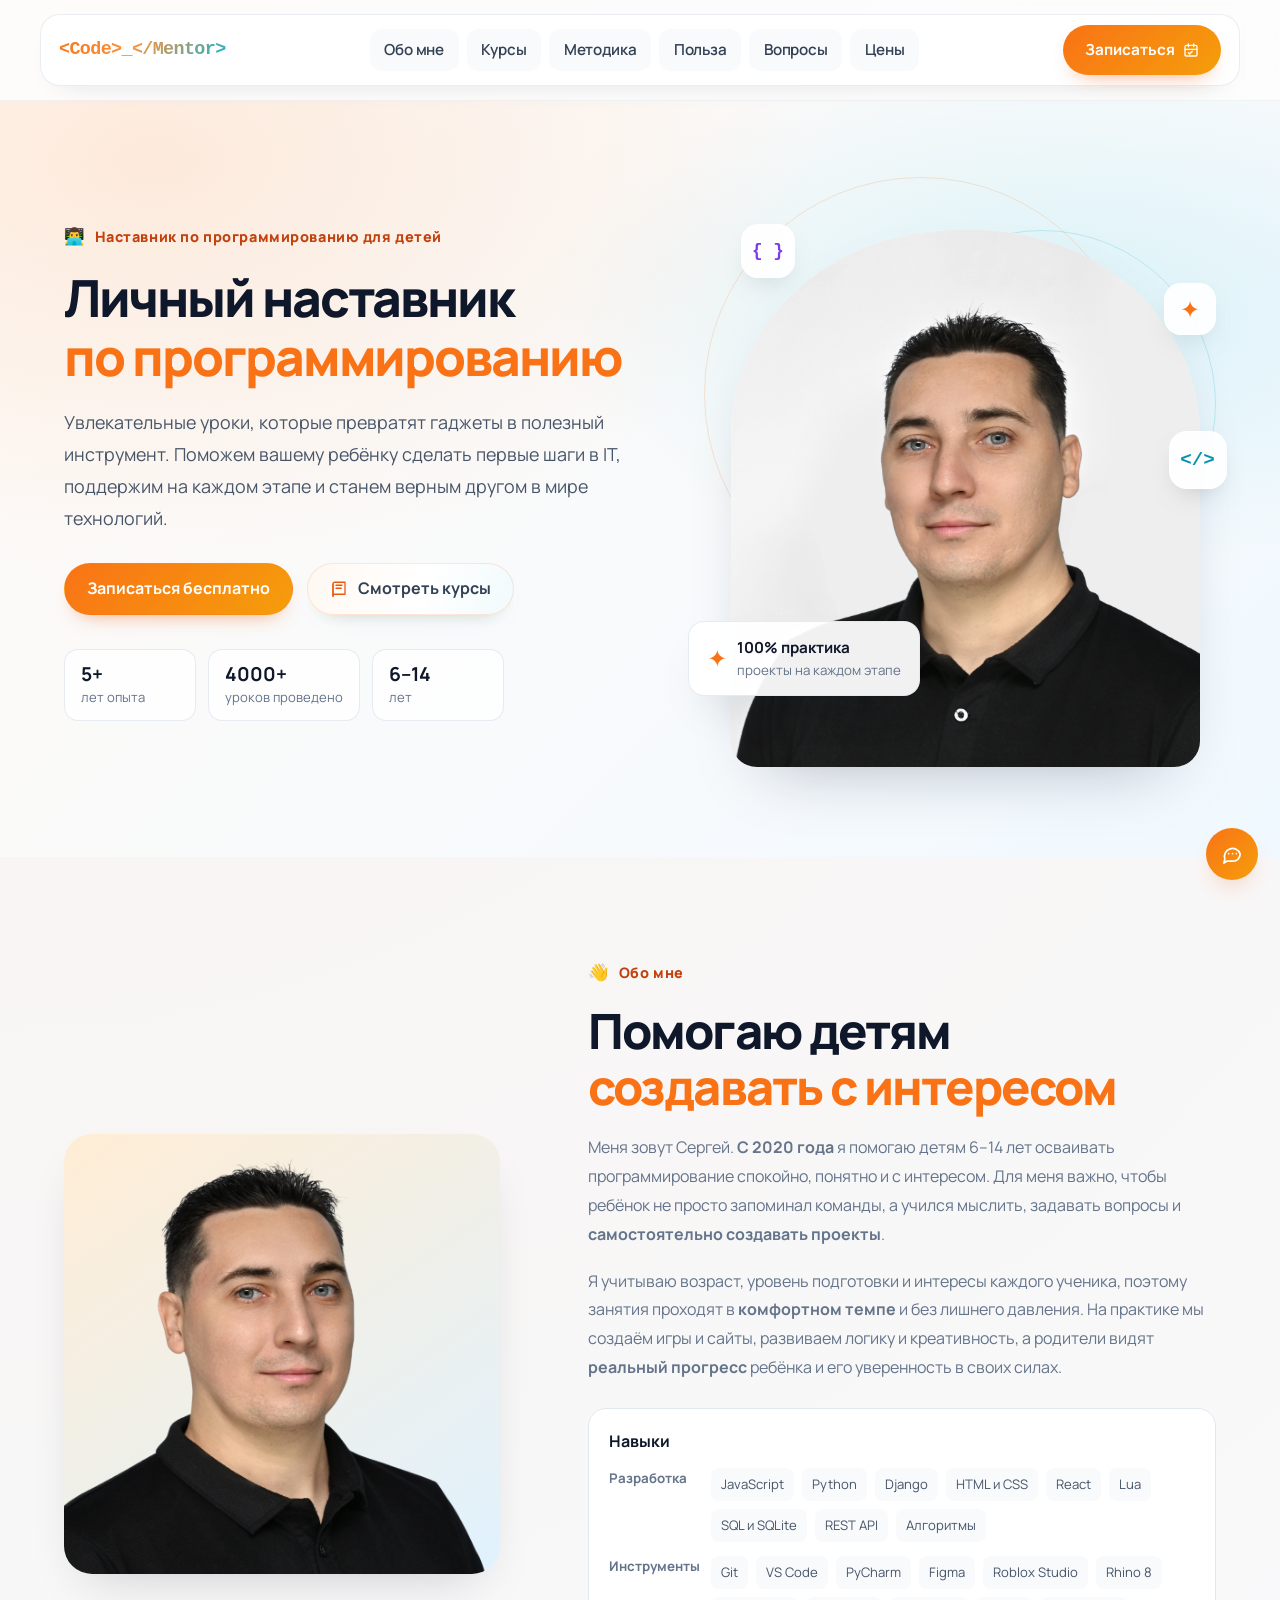
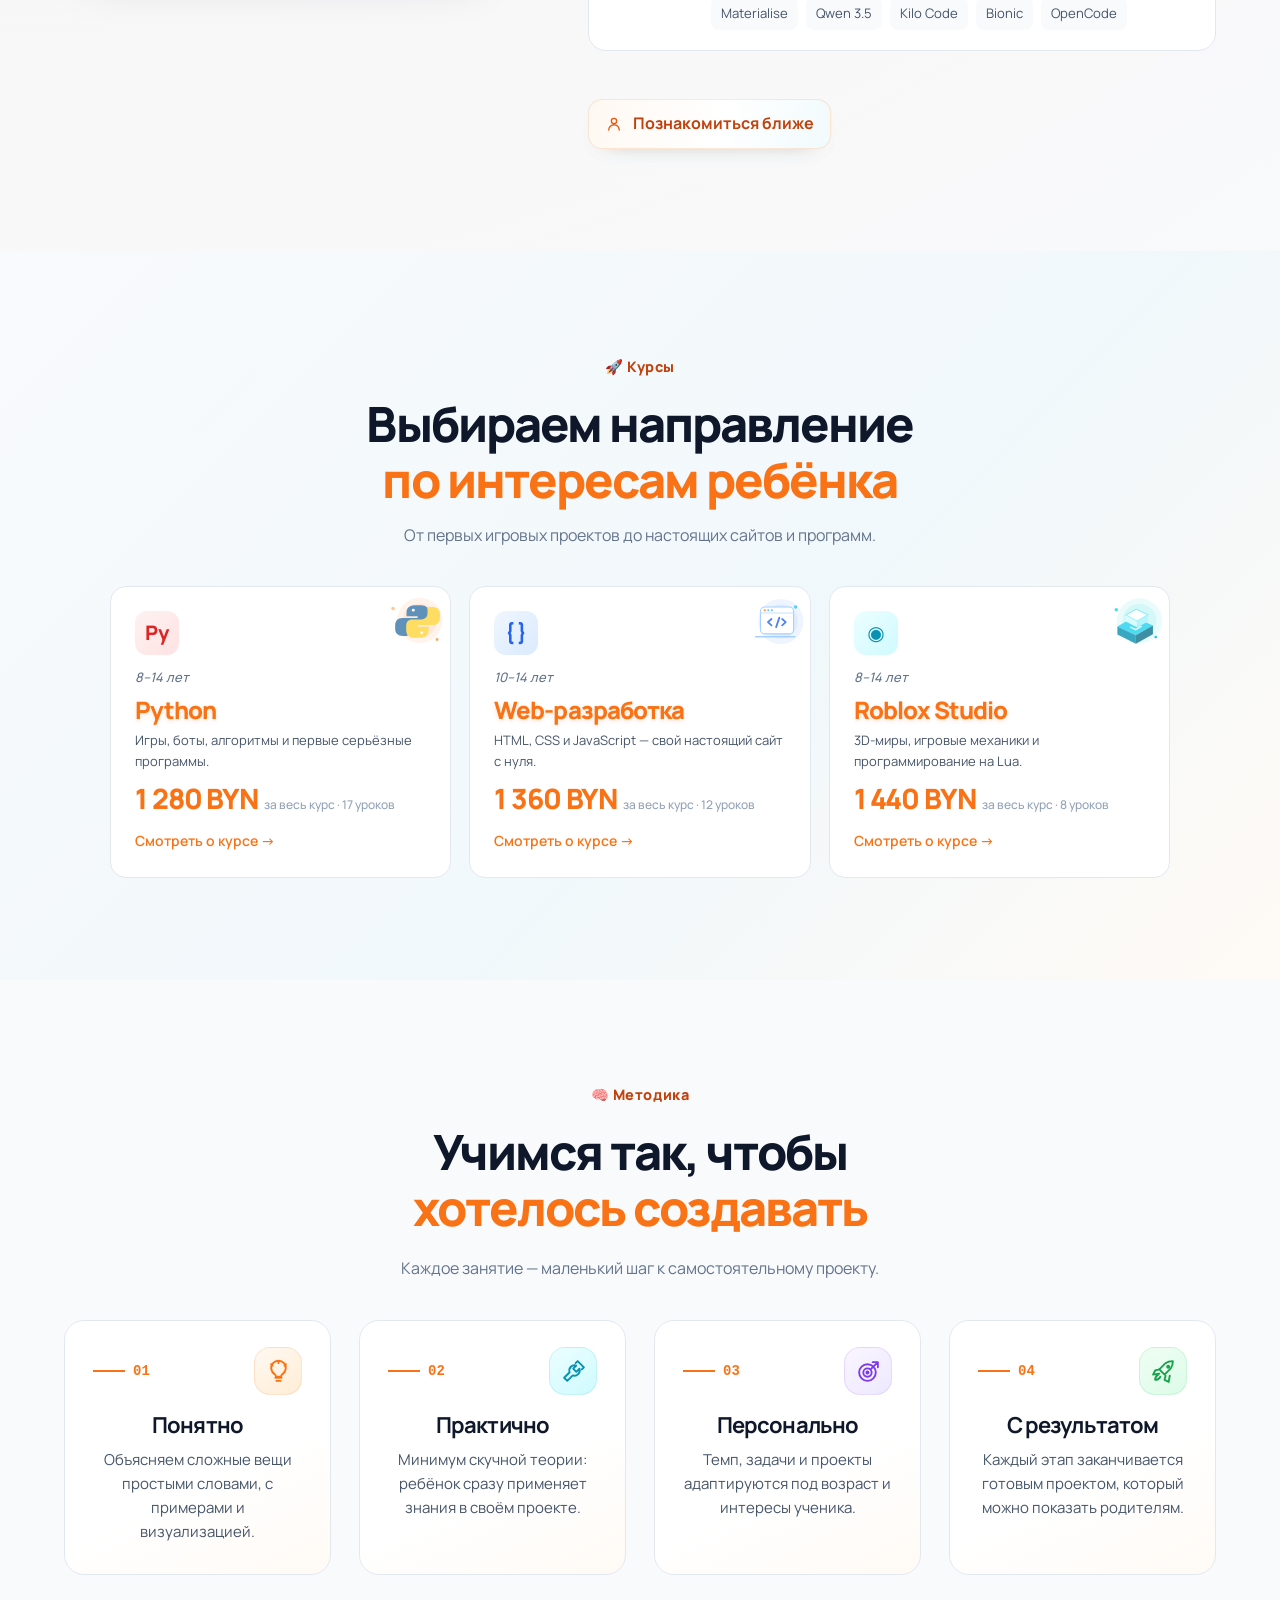
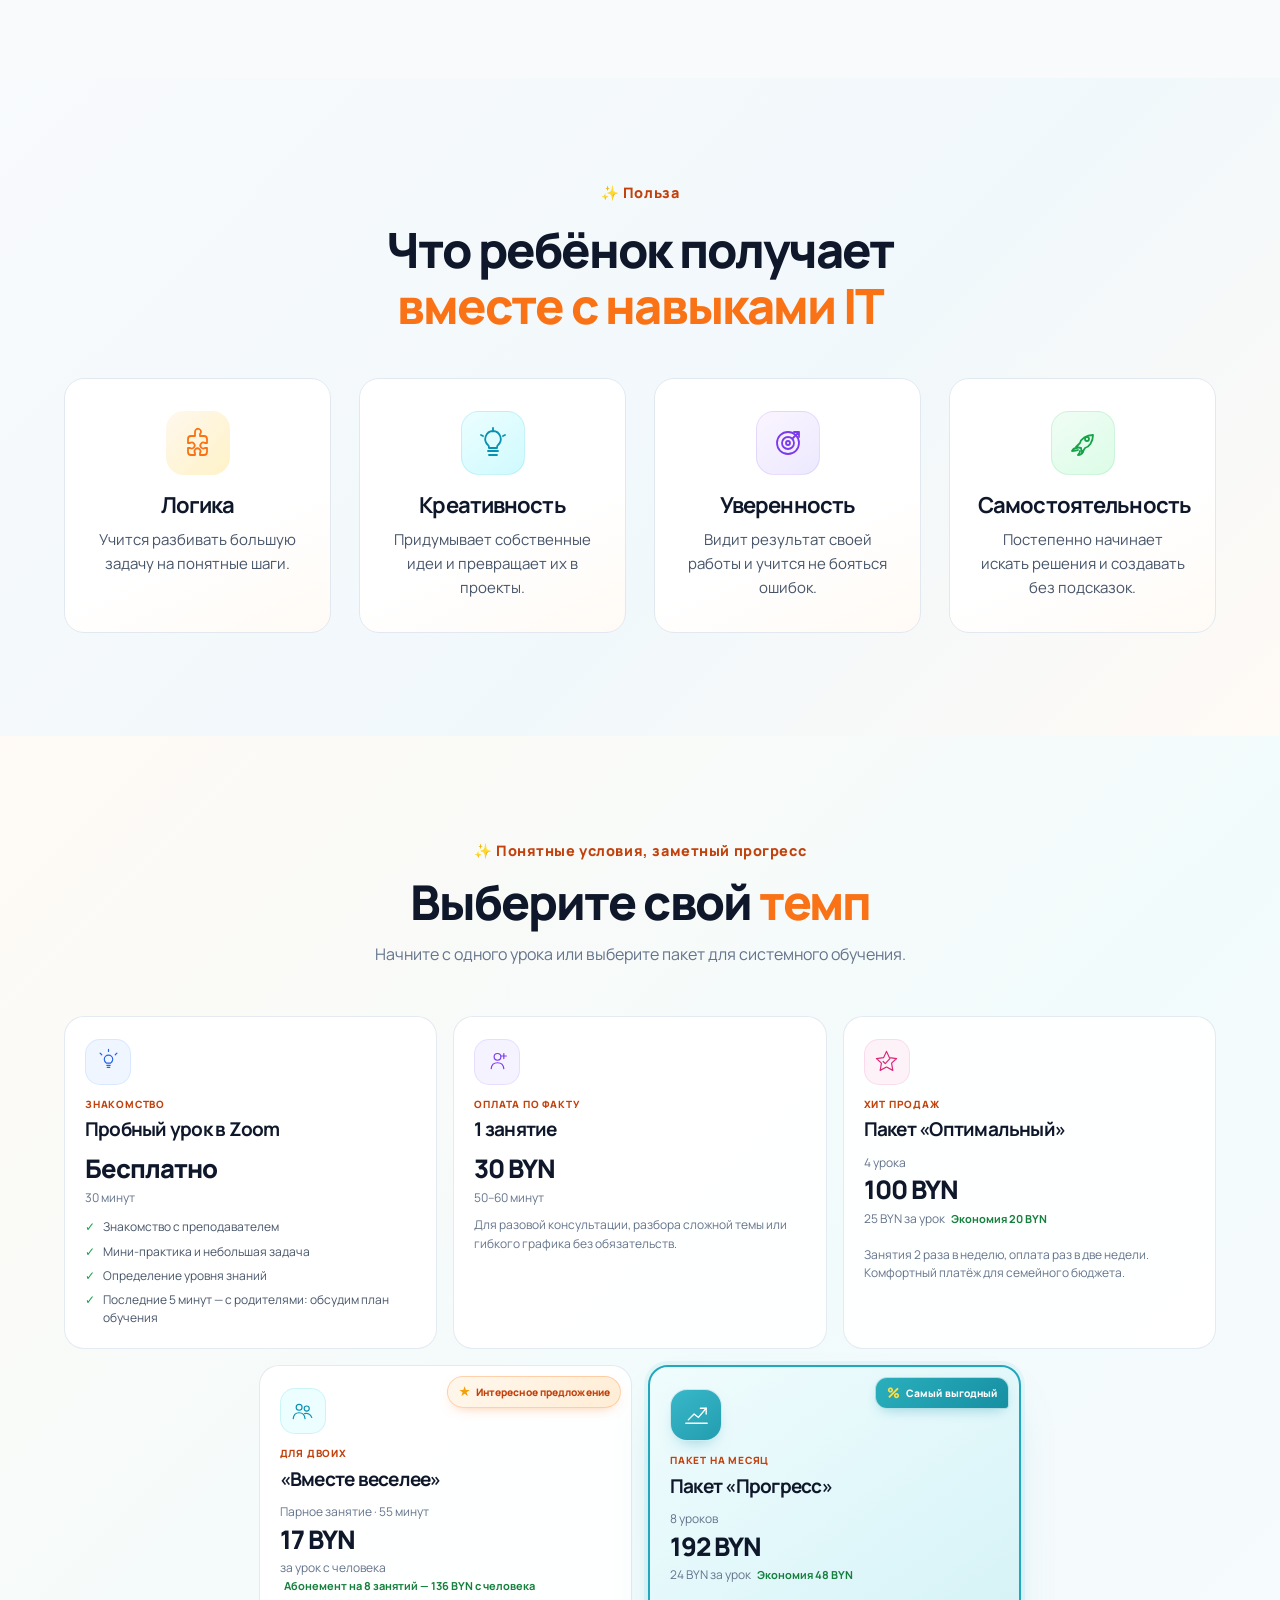
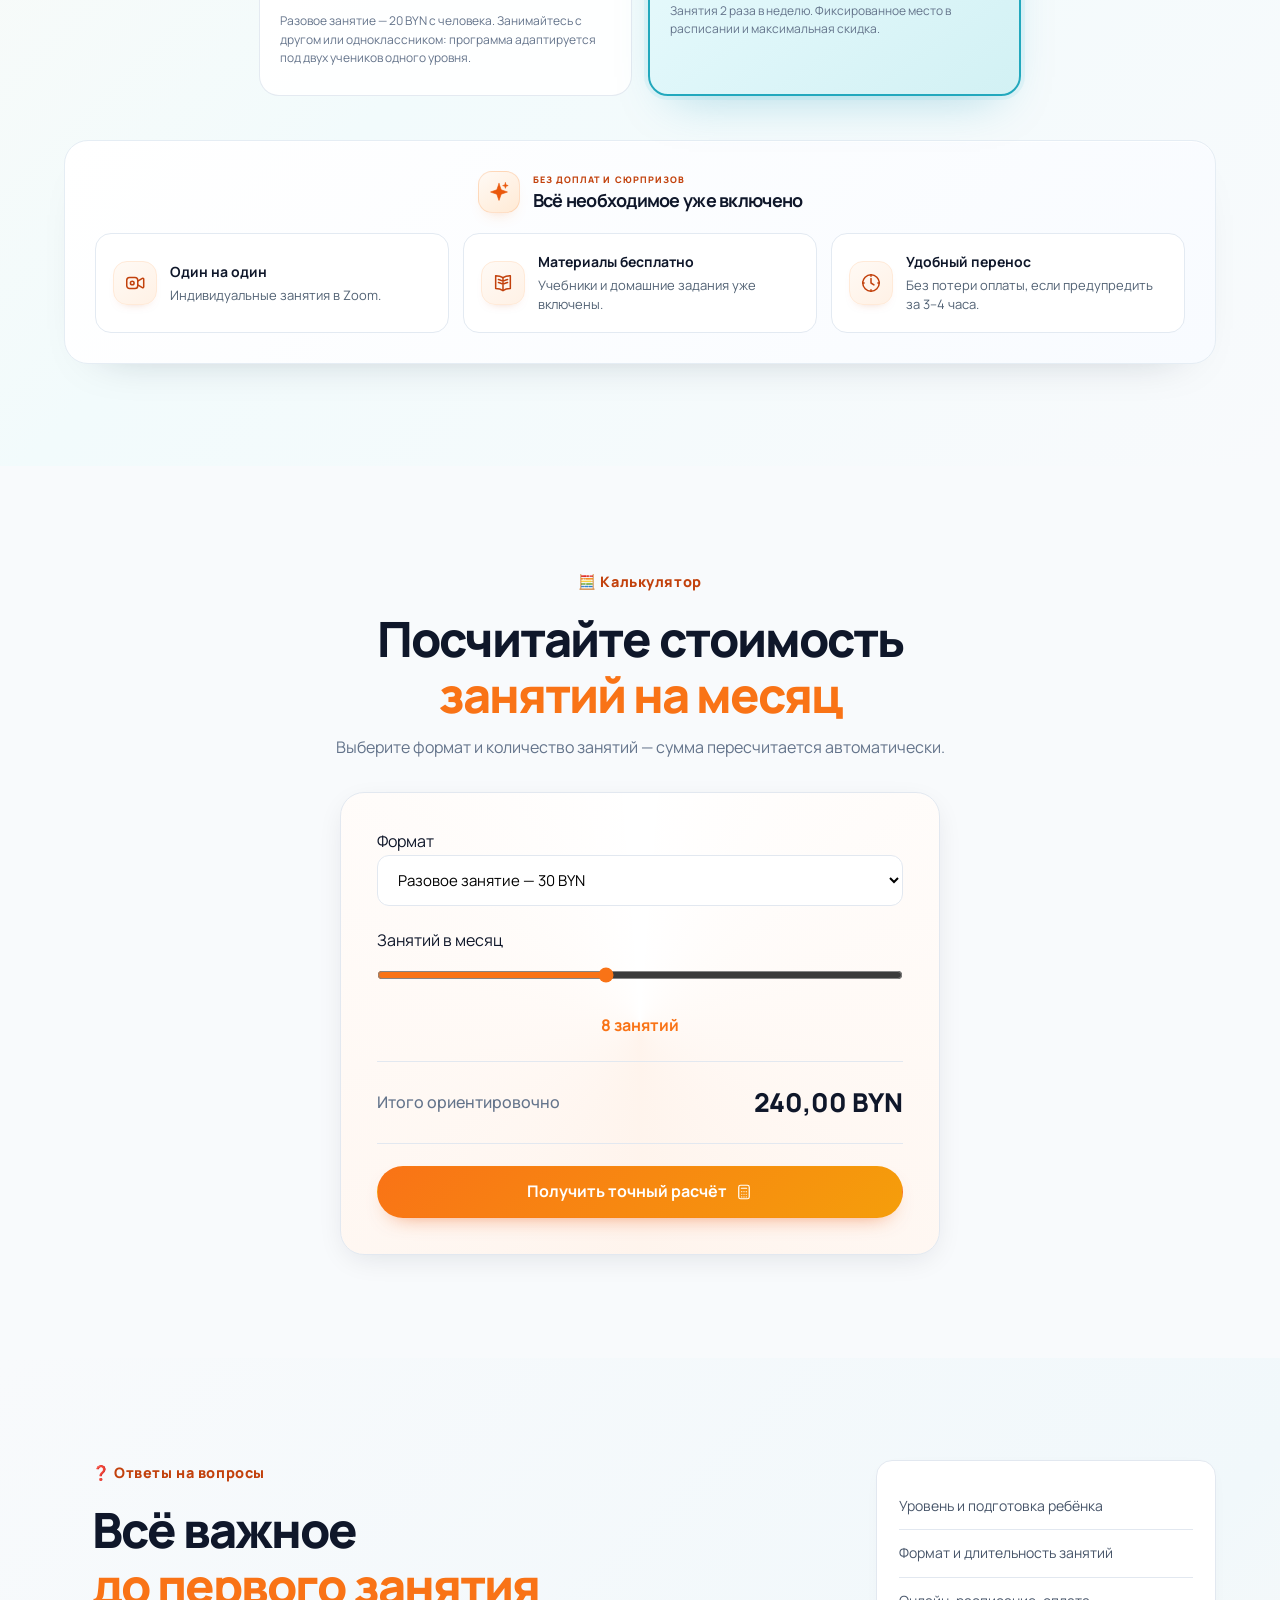
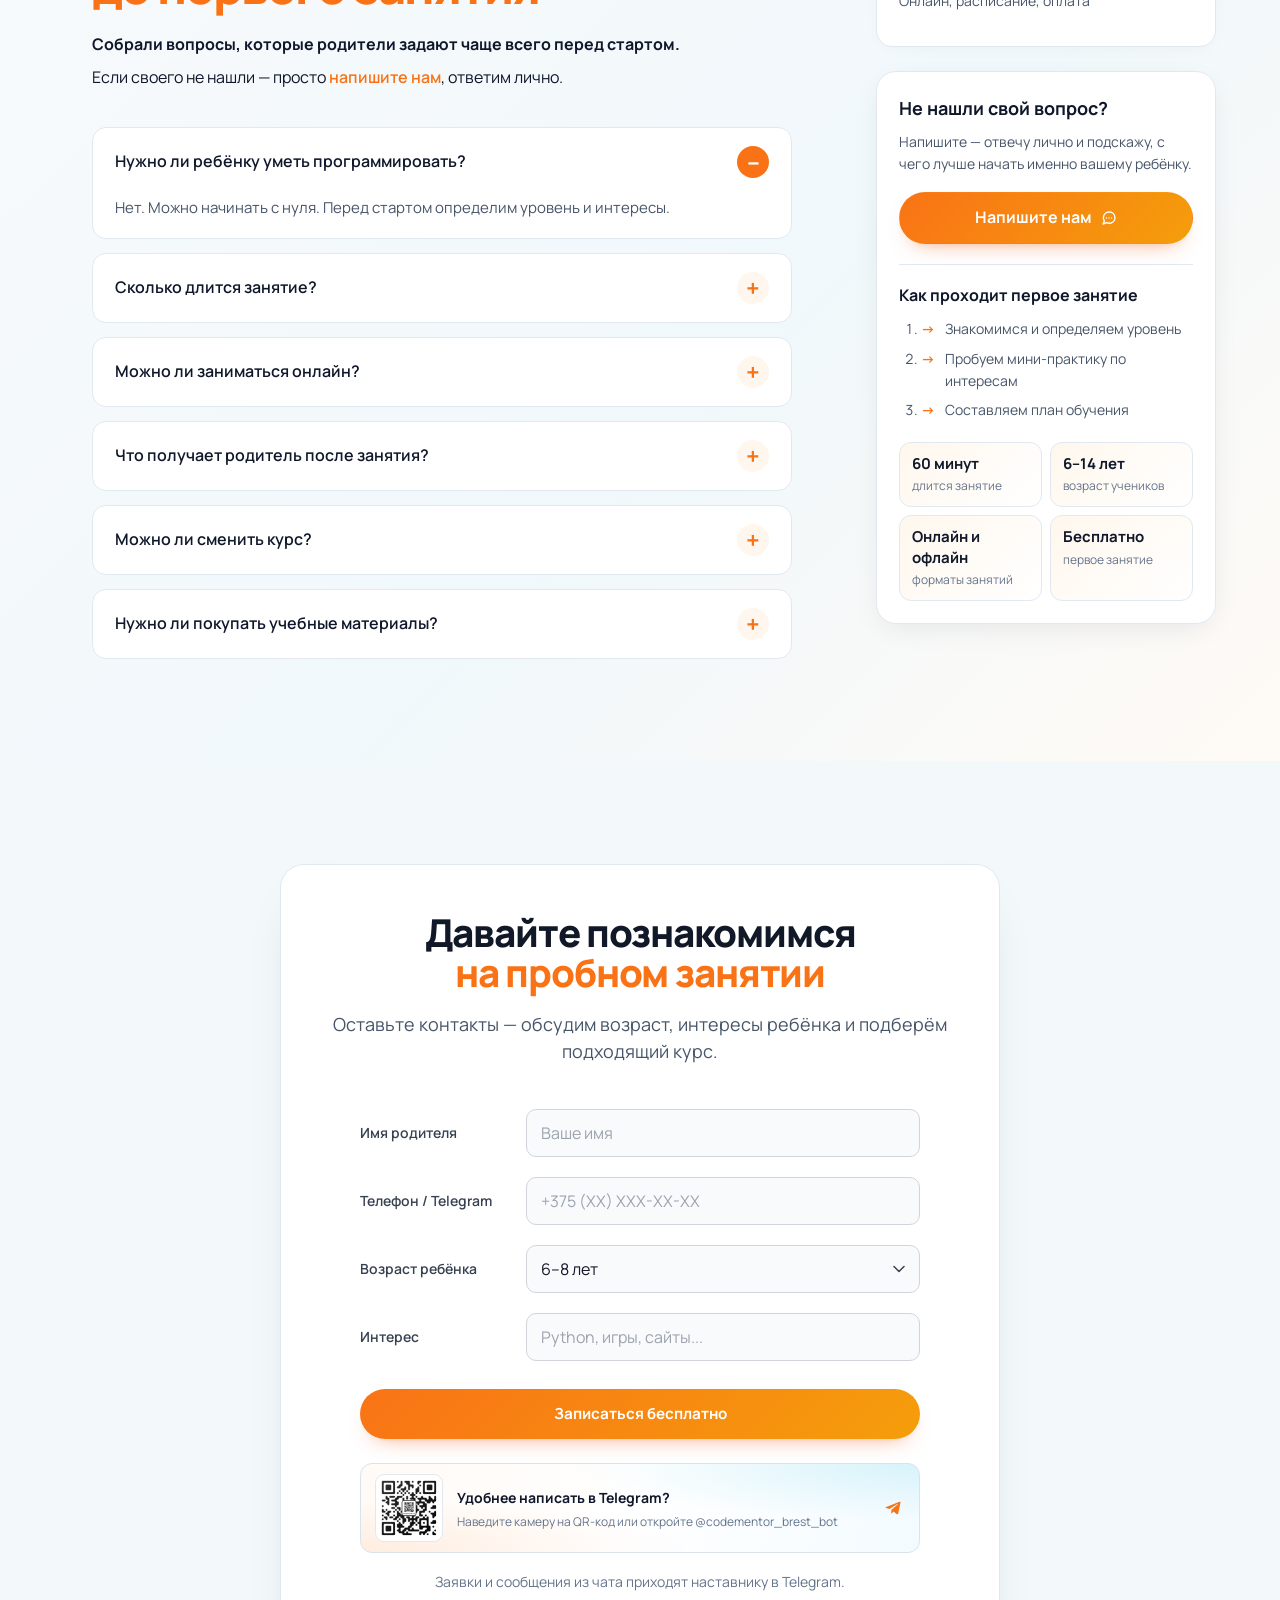
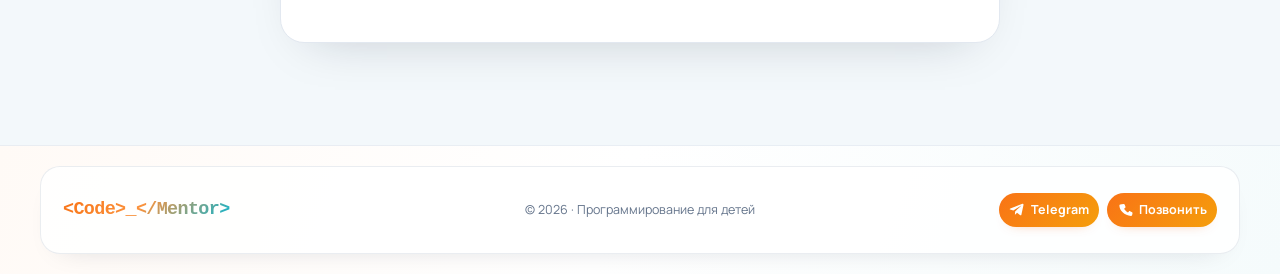
==== commit 39efe0f5: "Simplify course pages: replace syllabi with module lists, update course cards with BYN pricing" ====
--- a/index.html
+++ b/index.html
@@ -26,7 +26,7 @@
         <a href="#prices">Цены</a>
       </nav>
       <a class="nav-button" href="#signup">Записаться
-        <svg class="nav-button-icon" viewBox="0 0 24 24" fill="none" aria-hidden="true">
+        <svg class="nav-button-icon" viewBox="0 0 24 24" fill="none" stroke="currentColor" stroke-width="2" aria-hidden="true">
           <rect x="3" y="5" width="18" height="16" rx="2" />
           <path d="M16 3v4M8 3v4M3 11h18M8 16l2 2 4-4" />
         </svg>
@@ -45,10 +45,9 @@
             ребёнку сделать первые шаги в IT, поддержим на каждом этапе и станем верным другом в мире технологий.</p>
           <div class="actions">
             <a class="btn primary" href="#signup">Записаться бесплатно
-              <svg class="booking-button-icon" viewBox="0 0 24 24" fill="none" aria-hidden="true"><rect x="3" y="5" width="18" height="16" rx="2"/><path d="M16 3v4M8 3v4M3 11h18M8 16l2 2 4-4"/></svg>
             </a>
             <a class="btn white courses-button" href="#courses">
-              <svg class="courses-button-icon" viewBox="0 0 24 24" fill="none" aria-hidden="true">
+              <svg class="courses-button-icon" viewBox="0 0 24 24" fill="none" stroke="currentColor" stroke-width="2" aria-hidden="true">
                 <path d="M4 5.5A2.5 2.5 0 0 1 6.5 3H20v16H6.5A2.5 2.5 0 0 0 4 21.5z" />
                 <path d="M4 5.5v16M8 7h8M8 11h7" />
               </svg>
@@ -126,7 +125,7 @@
             </div>
           </div>
           <a class="about-more-link" href="#signup">
-            <svg class="about-more-link-icon" viewBox="0 0 24 24" fill="none" aria-hidden="true">
+            <svg class="about-more-link-icon" viewBox="0 0 24 24" fill="none" stroke="currentColor" stroke-width="2" aria-hidden="true">
               <circle cx="12" cy="8" r="3.5" />
               <path d="M5 20a7 7 0 0 1 14 0" />
             </svg>
@@ -152,7 +151,8 @@
             <div class="icon py" aria-hidden="true">Py</div><em>8–14 лет</em>
             <h3>Python</h3>
             <p>Игры, боты, алгоритмы и первые серьёзные программы.</p>
-            <a href="#python-course-content" data-course-toggle="python" aria-controls="python-course-content" aria-expanded="false">Смотреть программу →</a>
+            <div class="course-price"><b>1 280 BYN</b><small>за весь курс · 17 уроков</small></div>
+            <a href="#python-course-content" data-course-toggle="python" aria-controls="python-course-content" aria-expanded="false">Смотреть о курсе →</a>
           </article>
           <!-- <article class="course">
             <div class="icon game" aria-hidden="true">✦</div><em>6–10 лет</em>
@@ -164,14 +164,16 @@
             <div class="icon web" aria-hidden="true">{ }</div><em>10–14 лет</em>
             <h3>Web-разработка</h3>
             <p>HTML, CSS и JavaScript — свой настоящий сайт с нуля.</p>
-            <a href="#web-course-content" data-course-toggle="web" aria-controls="web-course-content" aria-expanded="false">Смотреть программу →</a>
+            <div class="course-price"><b>1 360 BYN</b><small>за весь курс · 12 уроков</small></div>
+            <a href="#web-course-content" data-course-toggle="web" aria-controls="web-course-content" aria-expanded="false">Смотреть о курсе →</a>
           </article>
           <article class="course">
             <img class="course-art" src="roblox-card.svg" alt="" aria-hidden="true">
             <div class="icon roblox" aria-hidden="true">◉</div><em>8–14 лет</em>
             <h3>Roblox Studio</h3>
             <p>3D-миры, игровые механики и программирование на Lua.</p>
-            <a href="#roblox-course-content" data-course-toggle="roblox" aria-controls="roblox-course-content" aria-expanded="false">Смотреть программу →</a>
+            <div class="course-price"><b>1 440 BYN</b><small>за весь курс · 8 уроков</small></div>
+            <a href="#roblox-course-content" data-course-toggle="roblox" aria-controls="roblox-course-content" aria-expanded="false">Смотреть о курсе →</a>
           </article>
         </div>
       </div>
@@ -179,146 +181,9 @@
 
     <div class="course-content" id="python-course-content" hidden>
     <section class="hero course-hero" id="python-course">
-          <div class="container">
-            <div class="course-intro">
-              <a class="back-link" href="#courses">← К карточкам всех курсов</a>
-              <div class="eyebrow"><span class="eyebrow-icon" aria-hidden="true">🐍</span> Курс Python</div>
-              <h1>Python с нуля<br><span>для детей 8–14 лет</span></h1>
-              <p class="hero-text">Пошаговая базовая программа: от первой команды <b>print()</b> до собственной игры и
-                финального проекта. Каждое занятие — новая работающая программа, которую можно показать родителям.</p>
-              <div class="tech-icons" aria-label="Технологии курса">
-                <span class="tech age">8–14 лет</span>
-                <span class="tech python">Python</span>
-                <span class="tech html">Игры</span>
-                <span class="tech django">Django</span>
-              </div>
-              <div class="actions">
-                <a class="btn primary" href="#signup">Записаться бесплатно
-                  <svg class="booking-button-icon" viewBox="0 0 24 24" fill="none" aria-hidden="true"><rect x="3" y="5" width="18" height="16" rx="2"/><path d="M16 3v4M8 3v4M3 11h18M8 16l2 2 4-4"/></svg>
-                </a>
-                <a class="btn white" href="#python-program">Смотреть программу →</a>
-              </div>
-            </div>
-
-            <div class="course-facts">
-              <div><b>8 модулей</b><small>базовая программа</small></div>
-              <div><b>18 занятий</b><small>по 60 минут</small></div>
-              <div><b>1 на 1</b><small>с наставником</small></div>
-              <div><b>с нуля</b><small>опыт не нужен</small></div>
-            </div>
-          </div>
-        </section>
-
-    <section class="section" id="python-program">
-          <div class="container">
-            <div class="center">
-              <div class="eyebrow">📚 Программа</div>
-              <h2>Базовая программа<br><span>по Python</span></h2>
-              <p class="muted">Восемь модулей, которые идут от простого к сложному. Порядок можно менять — программа
-                адаптируется под возраст и темп ребёнка.</p>
-            </div>
-
-            <div class="program-grid">
-              <article class="program-card">
-                <div class="number">01</div>
-                <h3>Знакомство с Python</h3>
-                <span class="module-meta">2 занятия</span>
-                <ul>
-                  <li>Как устроена среда разработки</li>
-                  <li>Первая программа: команда print()</li>
-                  <li>Ошибки: что они значат и как их исправлять</li>
-                </ul>
-                <p class="program-result"><b>Результат:</b> ребёнок запускает свою первую программу и не боится ошибок.</p>
-              </article>
-
-              <article class="program-card">
-                <div class="number">02</div>
-                <h3>Переменные и данные</h3>
-                <span class="module-meta">2 занятия</span>
-                <ul>
-                  <li>Переменные: как хранить значения</li>
-                  <li>Числа, строки и простые вычисления</li>
-                  <li>Ввод данных через input() и f-строки</li>
-                </ul>
-                <p class="program-result"><b>Результат:</b> программа-анкета, которая спрашивает имя и отвечает.</p>
-              </article>
-
-              <article class="program-card">
-                <div class="number">03</div>
-                <h3>Условия и логика</h3>
-                <span class="module-meta">2 занятия</span>
-                <ul>
-                  <li>Сравнения и логические операторы</li>
-                  <li>Ветвление: if / elif / else</li>
-                  <li>Мини-игра «Угадай число»</li>
-                </ul>
-                <p class="program-result"><b>Результат:</b> игра, которая реагирует на ответы игрока.</p>
-              </article>
-
-              <article class="program-card">
-                <div class="number">04</div>
-                <h3>Циклы</h3>
-                <span class="module-meta">3 занятия</span>
-                <ul>
-                  <li>Цикл for и функция range()</li>
-                  <li>Цикл while и условие выхода</li>
-                  <li>Узоры, таблицы и счётчики</li>
-                </ul>
-                <p class="program-result"><b>Результат:</b> программа, которая повторяет действия без лишнего кода.</p>
-              </article>
-
-              <article class="program-card">
-                <div class="number">05</div>
-                <h3>Списки и словари</h3>
-                <span class="module-meta">2 занятия</span>
-                <ul>
-                  <li>Списки: хранение набора значений</li>
-                  <li>Словари: данные по ключам</li>
-                  <li>Перебор элементов и поиск</li>
-                </ul>
-                <p class="program-result"><b>Результат:</b> викторина или список дел на своих данных.</p>
-              </article>
-
-              <article class="program-card">
-                <div class="number">06</div>
-                <h3>Свои функции</h3>
-                <span class="module-meta">2 занятия</span>
-                <ul>
-                  <li>Зачем нужны свои команды: def</li>
-                  <li>Параметры и возврат значения: return</li>
-                  <li>Разбиваем большую задачу на маленькие</li>
-                </ul>
-                <p class="program-result"><b>Результат:</b> аккуратный код, который легко читать и менять.</p>
-              </article>
-
-              <article class="program-card">
-                <div class="number">07</div>
-                <h3>Случайности и игры</h3>
-                <span class="module-meta">2 занятия</span>
-                <ul>
-                  <li>Модуль random</li>
-                  <li>Случайности и таймеры в игре</li>
-                  <li>Своя текстовая игра</li>
-                </ul>
-                <p class="program-result"><b>Результат:</b> собственная игра, в которую можно играть с друзьями.</p>
-              </article>
-
-              <article class="program-card">
-                <div class="number">08</div>
-                <h3>Файлы и финальный проект</h3>
-                <span class="module-meta">3 занятия</span>
-                <ul>
-                  <li>Чтение и запись файлов</li>
-                  <li>Идея, план и работа над своим проектом</li>
-                  <li>Презентация и защита проекта</li>
-                </ul>
-                <p class="program-result"><b>Результат:</b> готовый проект на Python и навык его защитить.</p>
-              </article>
-            </div>
-
-            <div class="course-program-actions">
-              <a class="btn white" href="#courses">← Выбрать другой курс</a>
-              <a class="btn white" href="#python-full-program">Полная программа курса ↓</a>
+          <div class="container" style="display:flex; justify-content:center; padding-top:0">
+            <div class="course-intro" style="max-width:none; display:flex; justify-content:center">
+              <div class="eyebrow" style="margin-bottom:0"><span class="eyebrow-icon" aria-hidden="true">🐍</span> Курс Python</div>
             </div>
           </div>
         </section>
@@ -326,510 +191,136 @@
     <section class="section" id="python-full-program">
           <div class="container">
             <div class="center">
-              <div class="eyebrow">🗂 Полный курс</div>
-              <h2>Полная программа<br><span>обучения Python</span></h2>
-              <p class="muted">Расширенный учебный план: 5 блоков, 22 модуля и 191 тема — от основ Python,
-                которые нужно знать, до разбора сайтов и собственного проекта на Django. Раскройте модуль,
-                чтобы увидеть список тем.</p>
-            </div>
-
-              <div class="syllabus">
-                <div class="syllabus-block">
-                  <div class="syllabus-block-head">
-                    <span class="syllabus-block-num">Блок 1</span>
-                    <span class="syllabus-block-title">Основы Python, которые нужно знать</span>
-                    <span class="syllabus-block-count">5 модулей · 55 тем</span>
-                  </div>
-                  <details class="syllabus-item">
-                    <summary>
-                      <span class="syllabus-num">01</span>
-                      <span class="syllabus-title">Знакомство с Python</span>
-                      <span class="syllabus-count">9 тем</span>
-                      <span class="syllabus-arrow" aria-hidden="true"></span>
-                    </summary>
-                    <ul class="syllabus-topics">
-                      <li>Что такое Python и где он применяется</li>
-                      <li>Как убедиться, что интерпретатор уже установлен</li>
-                      <li>Сильные и слабые стороны языка</li>
-                      <li>Первая программа и запуск кода</li>
-                      <li>Встроенная среда IDLE</li>
-                      <li>Виртуальное окружение проекта</li>
-                      <li>Редакторы кода: PyCharm</li>
-                      <li>Контроль версий с помощью Git</li>
-                      <li>Дополнительные материалы</li>
-                    </ul>
-                  </details>
-                  <details class="syllabus-item">
-                    <summary>
-                      <span class="syllabus-num">02</span>
-                      <span class="syllabus-title">Переменные, типы данных и вычисления</span>
-                      <span class="syllabus-count">9 тем</span>
-                      <span class="syllabus-arrow" aria-hidden="true"></span>
-                    </summary>
-                    <ul class="syllabus-topics">
-                      <li>Переменные и присваивание значений</li>
-                      <li>Основные типы данных</li>
-                      <li>Системы счисления</li>
-                      <li>Работа с целыми числами</li>
-                      <li>Работа с дробными числами</li>
-                      <li>Арифметические операции</li>
-                      <li>Модуль math</li>
-                      <li>Чтение данных с клавиатуры</li>
-                      <li>Дополнительные материалы</li>
-                    </ul>
-                  </details>
-                  <details class="syllabus-item">
-                    <summary>
-                      <span class="syllabus-num">03</span>
-                      <span class="syllabus-title">Ветвления и списки</span>
-                      <span class="syllabus-count">17 тем</span>
-                      <span class="syllabus-arrow" aria-hidden="true"></span>
-                    </summary>
-                    <ul class="syllabus-topics">
-                      <li>Операторы сравнения</li>
-                      <li>Условная конструкция if</li>
-                      <li>Ветка else</li>
-                      <li>Вложенные условия</li>
-                      <li>Множественный выбор</li>
-                      <li>Логические операторы</li>
-                      <li>Тернарная запись условия</li>
-                      <li>Знакомство со списками</li>
-                      <li>Обращение к элементам списка</li>
-                      <li>Добавление элементов</li>
-                      <li>Удаление элементов</li>
-                      <li>Проверка наличия элемента</li>
-                      <li>Длина списка</li>
-                      <li>Сложение списков</li>
-                      <li>Умножение списка на число</li>
-                      <li>Срезы списков</li>
-                      <li>Дополнительные материалы</li>
-                    </ul>
-                  </details>
-                  <details class="syllabus-item">
-                    <summary>
-                      <span class="syllabus-num">04</span>
-                      <span class="syllabus-title">Списки и циклы</span>
-                      <span class="syllabus-count">12 тем</span>
-                      <span class="syllabus-arrow" aria-hidden="true"></span>
-                    </summary>
-                    <ul class="syllabus-topics">
-                      <li>Списки: повторение и новые приёмы</li>
-                      <li>Присваивание значений срезам</li>
-                      <li>Полезные методы списков</li>
-                      <li>Встроенные функции min, max, all, any</li>
-                      <li>Зачем нужны циклы</li>
-                      <li>Цикл while</li>
-                      <li>Дополнительные параметры print</li>
-                      <li>Цикл for</li>
-                      <li>Функция enumerate()</li>
-                      <li>Функция range()</li>
-                      <li>Модуль random</li>
-                      <li>Дополнительные материалы</li>
-                    </ul>
-                  </details>
-                  <details class="syllabus-item">
-                    <summary>
-                      <span class="syllabus-num">05</span>
-                      <span class="syllabus-title">Строки и форматирование текста</span>
-                      <span class="syllabus-count">8 тем</span>
-                      <span class="syllabus-arrow" aria-hidden="true"></span>
-                    </summary>
-                    <ul class="syllabus-topics">
-                      <li>Строка как последовательность символов</li>
-                      <li>Что общего у строк со списками</li>
-                      <li>Собственные методы строк</li>
-                      <li>Форматирование текста</li>
-                      <li>Метод format()</li>
-                      <li>f-строки</li>
-                      <li>Кодировки ASCII и UTF-8</li>
-                      <li>Дополнительные материалы</li>
-                    </ul>
-                  </details>
-                </div>
-                <div class="syllabus-block">
-                  <div class="syllabus-block-head">
-                    <span class="syllabus-block-num">Блок 2</span>
-                    <span class="syllabus-block-title">Структуры данных и функции</span>
-                    <span class="syllabus-block-count">5 модулей · 46 тем</span>
-                  </div>
-                  <details class="syllabus-item">
-                    <summary>
-                      <span class="syllabus-num">06</span>
-                      <span class="syllabus-title">Кортежи, словари и другие структуры данных</span>
-                      <span class="syllabus-count">12 тем</span>
-                      <span class="syllabus-arrow" aria-hidden="true"></span>
-                    </summary>
-                    <ul class="syllabus-topics">
-                      <li>Работа с байтами</li>
-                      <li>Кортежи</li>
-                      <li>Словари: первый взгляд</li>
-                      <li>Какие значения подходят на роль ключа</li>
-                      <li>Хешируемые типы данных</li>
-                      <li>Вложенные структуры</li>
-                      <li>Методы словарей</li>
-                      <li>Дополнительные типы из модуля collections</li>
-                      <li>OrderedDict</li>
-                      <li>defaultdict</li>
-                      <li>namedtuple</li>
-                      <li>Дополнительные материалы</li>
-                    </ul>
-                  </details>
-                  <details class="syllabus-item">
-                    <summary>
-                      <span class="syllabus-num">07</span>
-                      <span class="syllabus-title">Словари, множества и функции на практике</span>
-                      <span class="syllabus-count">9 тем</span>
-                      <span class="syllabus-arrow" aria-hidden="true"></span>
-                    </summary>
-                    <ul class="syllabus-topics">
-                      <li>Словари на практике</li>
-                      <li>OrderedDict</li>
-                      <li>Именованные кортежи</li>
-                      <li>Операции над множествами</li>
-                      <li>Множество set</li>
-                      <li>Сравнение множеств</li>
-                      <li>Неизменяемое множество frozenset</li>
-                      <li>Функции: первый подход</li>
-                      <li>Дополнительные материалы</li>
-                    </ul>
-                  </details>
-                  <details class="syllabus-item">
-                    <summary>
-                      <span class="syllabus-num">08</span>
-                      <span class="syllabus-title">Области видимости и аргументы функций</span>
-                      <span class="syllabus-count">12 тем</span>
-                      <span class="syllabus-arrow" aria-hidden="true"></span>
-                    </summary>
-                    <ul class="syllabus-topics">
-                      <li>Локальные и глобальные переменные</li>
-                      <li>Как передаются аргументы</li>
-                      <li>Правило поиска имён LEGB</li>
-                      <li>Именованные параметры</li>
-                      <li>Значения по умолчанию</li>
-                      <li>Переменное число позиционных аргументов</li>
-                      <li>Переменное число именованных аргументов</li>
-                      <li>Нюансы работы с аргументами</li>
-                      <li>Распаковка кортежа в аргументы</li>
-                      <li>Распаковка словаря в аргументы</li>
-                      <li>Особенности использования функций</li>
-                      <li>Дополнительные материалы</li>
-                    </ul>
-                  </details>
-                  <details class="syllabus-item">
-                    <summary>
-                      <span class="syllabus-num">09</span>
-                      <span class="syllabus-title">Документирование, рекурсия и lambda</span>
-                      <span class="syllabus-count">8 тем</span>
-                      <span class="syllabus-arrow" aria-hidden="true"></span>
-                    </summary>
-                    <ul class="syllabus-topics">
-                      <li>Функция как аргумент другой функции</li>
-                      <li>Документирование кода</li>
-                      <li>Аннотации типов</li>
-                      <li>Рекурсия: основные идеи</li>
-                      <li>Анонимные функции lambda</li>
-                      <li>Функции map, filter, zip</li>
-                      <li>Генераторы и yield</li>
-                      <li>Дополнительные материалы</li>
-                    </ul>
-                  </details>
-                  <details class="syllabus-item">
-                    <summary>
-                      <span class="syllabus-num">10</span>
-                      <span class="syllabus-title">Замыкания и декораторы</span>
-                      <span class="syllabus-count">5 тем</span>
-                      <span class="syllabus-arrow" aria-hidden="true"></span>
-                    </summary>
-                    <ul class="syllabus-topics">
-                      <li>Замыкания</li>
-                      <li>Декоратор без параметров</li>
-                      <li>Декоратор с параметрами</li>
-                      <li>Полезные приёмы и рекомендации</li>
-                      <li>Дополнительные материалы</li>
-                    </ul>
-                  </details>
-                </div>
-                <div class="syllabus-block">
-                  <div class="syllabus-block-head">
-                    <span class="syllabus-block-num">Блок 3</span>
-                    <span class="syllabus-block-title">Алгоритмы, файлы и ООП</span>
-                    <span class="syllabus-block-count">3 модуля · 34 темы</span>
-                  </div>
-                  <details class="syllabus-item">
-                    <summary>
-                      <span class="syllabus-num">11</span>
-                      <span class="syllabus-title">Алгоритмы, файлы и основы ООП</span>
-                      <span class="syllabus-count">17 тем</span>
-                      <span class="syllabus-arrow" aria-hidden="true"></span>
-                    </summary>
-                    <ul class="syllabus-topics">
-                      <li>Что такое алгоритм</li>
-                      <li>Оценка сложности алгоритмов</li>
-                      <li>Сортировка пузырьком</li>
-                      <li>Линейный поиск</li>
-                      <li>Бинарный поиск</li>
-                      <li>Как выглядят разные сортировки</li>
-                      <li>Файлы: основные понятия</li>
-                      <li>Чтение и запись файлов</li>
-                      <li>Менеджер контекста</li>
-                      <li>Зачем нужно ООП</li>
-                      <li>Принципы ООП</li>
-                      <li>Полиморфизм</li>
-                      <li>Инкапсуляция</li>
-                      <li>Наследование</li>
-                      <li>Абстракция</li>
-                      <li>Классы и объекты</li>
-                      <li>Дополнительные материалы</li>
-                    </ul>
-                  </details>
-                  <details class="syllabus-item">
-                    <summary>
-                      <span class="syllabus-num">12</span>
-                      <span class="syllabus-title">Классы, объекты и наследование</span>
-                      <span class="syllabus-count">10 тем</span>
-                      <span class="syllabus-arrow" aria-hidden="true"></span>
-                    </summary>
-                    <ul class="syllabus-topics">
-                      <li>Класс и объект</li>
-                      <li>Создание собственного класса</li>
-                      <li>Атрибуты класса и экземпляра</li>
-                      <li>Методы экземпляра</li>
-                      <li>Изменение класса на ходу</li>
-                      <li>Статические методы и методы класса</li>
-                      <li>Конструирование объектов</li>
-                      <li>Наследование</li>
-                      <li>Ромбовидное наследование</li>
-                      <li>Дополнительные материалы</li>
-                    </ul>
-                  </details>
-                  <details class="syllabus-item">
-                    <summary>
-                      <span class="syllabus-num">13</span>
-                      <span class="syllabus-title">Ошибки и исключения</span>
-                      <span class="syllabus-count">7 тем</span>
-                      <span class="syllabus-arrow" aria-hidden="true"></span>
-                    </summary>
-                    <ul class="syllabus-topics">
-                      <li>Синтаксические ошибки и исключения</li>
-                      <li>Зачем нужна обработка исключений</li>
-                      <li>Конструкция try — except — else — finally</li>
-                      <li>Операторы assert и raise</li>
-                      <li>Практика применения try</li>
-                      <li>Собственные исключения</li>
-                      <li>Дополнительные материалы</li>
-                    </ul>
-                  </details>
-                </div>
-                <div class="syllabus-block">
-                  <div class="syllabus-block-head">
-                    <span class="syllabus-block-num">Блок 4</span>
-                    <span class="syllabus-block-title">Продвинутый Python</span>
-                    <span class="syllabus-block-count">5 модулей · 36 тем</span>
-                  </div>
-                  <details class="syllabus-item">
-                    <summary>
-                      <span class="syllabus-num">14</span>
-                      <span class="syllabus-title">Модули и пакеты</span>
-                      <span class="syllabus-count">3 темы</span>
-                      <span class="syllabus-arrow" aria-hidden="true"></span>
-                    </summary>
-                    <ul class="syllabus-topics">
-                      <li>Как устроен модуль</li>
-                      <li>Создание пакетов</li>
-                      <li>Импорт и подключение</li>
-                    </ul>
-                  </details>
-                  <details class="syllabus-item">
-                    <summary>
-                      <span class="syllabus-num">15</span>
-                      <span class="syllabus-title">Полиморфизм и инкапсуляция</span>
-                      <span class="syllabus-count">9 тем</span>
-                      <span class="syllabus-arrow" aria-hidden="true"></span>
-                    </summary>
-                    <ul class="syllabus-topics">
-                      <li>Полиморфизм на практике</li>
-                      <li>Перегрузка операторов</li>
-                      <li>Перегрузка операторов сравнения</li>
-                      <li>Инкапсуляция в действии</li>
-                      <li>Три уровня доступа</li>
-                      <li>Публичный уровень</li>
-                      <li>Защищённый уровень</li>
-                      <li>Приватный уровень</li>
-                      <li>Дополнительные материалы</li>
-                    </ul>
-                  </details>
-                  <details class="syllabus-item">
-                    <summary>
-                      <span class="syllabus-num">16</span>
-                      <span class="syllabus-title">Управление доступом к полям класса</span>
-                      <span class="syllabus-count">10 тем</span>
-                      <span class="syllabus-arrow" aria-hidden="true"></span>
-                    </summary>
-                    <ul class="syllabus-topics">
-                      <li>Работа с атрибутами объектов</li>
-                      <li>Специальные методы для атрибутов</li>
-                      <li>Метод __getattr__</li>
-                      <li>Функции getattr() и hasattr()</li>
-                      <li>Метод __getattribute__</li>
-                      <li>Метод __setattr__ и функция setattr()</li>
-                      <li>Метод __delattr__</li>
-                      <li>Свойства property</li>
-                      <li>Дескрипторы и методы доступа</li>
-                      <li>Геттер, сеттер и делитер</li>
-                    </ul>
-                  </details>
-                  <details class="syllabus-item">
-                    <summary>
-                      <span class="syllabus-num">17</span>
-                      <span class="syllabus-title">Итераторы и протокол итерации</span>
-                      <span class="syllabus-count">5 тем</span>
-                      <span class="syllabus-arrow" aria-hidden="true"></span>
-                    </summary>
-                    <ul class="syllabus-topics">
-                      <li>Что такое итератор</li>
-                      <li>Объекты среза slice()</li>
-                      <li>Итерация на практике</li>
-                      <li>Как сделать класс итерируемым</li>
-                      <li>Дополнительные материалы</li>
-                    </ul>
-                  </details>
-                  <details class="syllabus-item">
-                    <summary>
-                      <span class="syllabus-num">18</span>
-                      <span class="syllabus-title">Сбор данных из интернета</span>
-                      <span class="syllabus-count">9 тем</span>
-                      <span class="syllabus-arrow" aria-hidden="true"></span>
-                    </summary>
-                    <ul class="syllabus-topics">
-                      <li>Что такое парсинг сайтов</li>
-                      <li>Какие бывают сайты по способу генерации контента</li>
-                      <li>Эмуляция браузера через selenium</li>
-                      <li>Библиотека requests и интернет-запросы</li>
-                      <li>Разбор HTML и XML через Beautiful Soup</li>
-                      <li>Извлечение данных со страницы</li>
-                      <li>Сохранение результатов в CSV</li>
-                      <li>Хранение данных в базе SQLite</li>
-                      <li>Дополнительные материалы</li>
-                    </ul>
-                  </details>
-                </div>
-                <div class="syllabus-block">
-                  <div class="syllabus-block-head">
-                    <span class="syllabus-block-num">Блок 5</span>
-                    <span class="syllabus-block-title">Проект на Django</span>
-                    <span class="syllabus-block-count">4 модуля · 20 тем</span>
-                  </div>
-                  <details class="syllabus-item">
-                    <summary>
-                      <span class="syllabus-num">19</span>
-                      <span class="syllabus-title">Основы Django</span>
-                      <span class="syllabus-count">5 тем</span>
-                      <span class="syllabus-arrow" aria-hidden="true"></span>
-                    </summary>
-                    <ul class="syllabus-topics">
-                      <li>Что такое Django и зачем он нужен</li>
-                      <li>Установка и структура проекта</li>
-                      <li>Запуск сервера разработки</li>
-                      <li>Маршрутизация запросов (URL)</li>
-                      <li>Первое приложение</li>
-                    </ul>
-                  </details>
-                  <details class="syllabus-item">
-                    <summary>
-                      <span class="syllabus-num">20</span>
-                      <span class="syllabus-title">Модели и база данных</span>
-                      <span class="syllabus-count">5 тем</span>
-                      <span class="syllabus-arrow" aria-hidden="true"></span>
-                    </summary>
-                    <ul class="syllabus-topics">
-                      <li>Что такое модель данных</li>
-                      <li>Настройка базы данных</li>
-                      <li>Миграции</li>
-                      <li>Связи между моделями</li>
-                      <li>Админ-панель Django</li>
-                    </ul>
-                  </details>
-                  <details class="syllabus-item">
-                    <summary>
-                      <span class="syllabus-num">21</span>
-                      <span class="syllabus-title">Шаблоны, формы и статика</span>
-                      <span class="syllabus-count">6 тем</span>
-                      <span class="syllabus-arrow" aria-hidden="true"></span>
-                    </summary>
-                    <ul class="syllabus-topics">
-                      <li>Шаблоны и вывод данных</li>
-                      <li>Наследование шаблонов</li>
-                      <li>Формы и проверка данных</li>
-                      <li>Пользователи и вход на сайт</li>
-                      <li>Подключение стилей и изображений</li>
-                      <li>Отправка писем</li>
-                    </ul>
-                  </details>
-                  <details class="syllabus-item">
-                    <summary>
-                      <span class="syllabus-num">22</span>
-                      <span class="syllabus-title">Свой проект на Django</span>
-                      <span class="syllabus-count">4 темы</span>
-                      <span class="syllabus-arrow" aria-hidden="true"></span>
-                    </summary>
-                    <ul class="syllabus-topics">
-                      <li>Идея и план проекта</li>
-                      <li>Разработка основных страниц</li>
-                      <li>Тестирование и доработка</li>
-                      <li>Защита проекта</li>
-                    </ul>
-                  </details>
-                </div>
-              </div>
-          </div>
-        </section>
-
-    <section class="section lavender" id="python-skills">
-          <div class="container">
-            <div class="center">
-              <div class="eyebrow">✨ Результат</div>
-              <h2>Что ребёнок сможет<br><span>после курса</span></h2>
-            </div>
-            <div class="benefits">
-              <div><span class="benefit-icon" aria-hidden="true">
-                  <svg viewBox="0 0 32 32">
-                    <path
-                      d="M13 5a3 3 0 1 1 5 2v2h4a3 3 0 0 1 3 3v4h-2a3 3 0 1 0 0 5h2v4a3 3 0 0 1-3 3h-4v-2a3 3 0 1 0-5 0v2H9a3 3 0 0 1-3-3v-4h2a3 3 0 1 0 0-5H6v-4a3 3 0 0 1 3-3h4V5Z" />
-                  </svg>
-                </span>
-                <h3>Свои мини-игры</h3>
-                <p>Создаёт игры и программы, которые можно показать друзьям и родителям.</p>
-              </div>
-              <div><span class="benefit-icon" aria-hidden="true">
-                  <svg viewBox="0 0 32 32">
-                    <path d="M11 24h10M12 28h8M16 4a8 8 0 0 0-5 14c1 .8 1 2 1 3h8c0-1 0-2.2 1-3a8 8 0 0 0-5-14Z" />
-                    <path d="M16 1v2M4 8l2 1M28 8l-2 1" />
-                  </svg>
-                </span>
-                <h3>Алгоритмическое мышление</h3>
-                <p>Учится раскладывать задачу на шаги и находить решение.</p>
-              </div>
-              <div><span class="benefit-icon" aria-hidden="true">
-                  <svg viewBox="0 0 32 32">
-                    <circle cx="16" cy="16" r="11" />
-                    <circle cx="16" cy="16" r="6" />
-                    <circle cx="16" cy="16" r="2" />
-                    <path d="m21 11 6-6M22 5h5v5" />
-                  </svg>
-                </span>
-                <h3>Работа с данными</h3>
-                <p>Хранит, перебирает и обрабатывает информацию внутри программы.</p>
-              </div>
-              <div><span class="benefit-icon" aria-hidden="true">
-                  <svg viewBox="0 0 32 32">
-                    <path d="M18 21c4-1 8-6 8-13-7 0-12 4-13 8l-4 4 5 1 1 5 3-5Z" />
-                    <circle cx="20" cy="12" r="2" />
-                    <path d="M10 21c-2 0-4 1-5 3 2 0 4 0 6-1M13 24c0 2-1 3-2 4 2 0 4-1 5-3" />
-                  </svg>
-                </span>
-                <h3>Свой проект</h3>
-                <p>Заканчивает курс с личным проектом, который защищает перед родителями.</p>
-              </div>
+              <h2>Полный учебный план<br><span>Python</span></h2>
+              <p class="muted">Структура курса по темам: от основ Python до веб-скрапинга и баз данных.</p>
+            </div>
+
+            <ol class="program-list">
+              <li>
+                <span class="program-list-num">01</span>
+                <div class="program-list-body">
+                  <h3>Введение в Python</h3>
+                  <p>Установка Python, настройка IDLE и PyCharm. Виртуальные окружения и первая программа.</p>
+                </div>
+              </li>
+              <li>
+                <span class="program-list-num">02</span>
+                <div class="program-list-body">
+                  <h3>Основы и арифметика</h3>
+                  <p>Переменные, базовые типы данных и системы счисления. Ввод данных с клавиатуры и арифметика. Математические вычисления с модулем math.</p>
+                </div>
+              </li>
+              <li>
+                <span class="program-list-num">03</span>
+                <div class="program-list-body">
+                  <h3>Условия и списки</h3>
+                  <p>Логика ветвления (if-else, булевы и тернарный операторы). Базовые операции со списками: изменение, поиск, длина. Сложение, умножение и срезы списков.</p>
+                </div>
+              </li>
+              <li>
+                <span class="program-list-num">04</span>
+                <div class="program-list-body">
+                  <h3>Списки и циклы</h3>
+                  <p>Циклы for и while, параметры функции print. Функции range(), enumerate(), min, max, all, any. Генерация случайных значений с модулем random.</p>
+                </div>
+              </li>
+              <li>
+                <span class="program-list-num">05</span>
+                <div class="program-list-body">
+                  <h3>Строки</h3>
+                  <p>Базовые операции и методы обработки строк. Форматирование текста: метод format() и f-строки. Кодировки символов ASCII и UTF-8.</p>
+                </div>
+              </li>
+              <li>
+                <span class="program-list-num">06</span>
+                <div class="program-list-body">
+                  <h3>Словари и коллекции</h3>
+                  <p>Кортежи (tuple), словари (dict) и вложенные структуры. Хешируемые типы ключей и методы словарей. Коллекции модуля collections: OrderedDict, defaultdict, namedtuple.</p>
+                </div>
+              </li>
+              <li>
+                <span class="program-list-num">07</span>
+                <div class="program-list-body">
+                  <h3>Сложные структуры и функции</h3>
+                  <p>Практика работы со словарями, OrderedDict и namedtuple. Множества (set, frozenset) и операции над ними. Введение в функции и декомпозиция кода.</p>
+                </div>
+              </li>
+              <li>
+                <span class="program-list-num">08</span>
+                <div class="program-list-body">
+                  <h3>Аргументы и области видимости</h3>
+                  <p>Именованные параметры и значения по умолчанию. Переменное число аргументов (*args, **kwargs) и распаковка коллекций. Локальные и глобальные переменные, правило LEGB.</p>
+                </div>
+              </li>
+              <li>
+                <span class="program-list-num">09</span>
+                <div class="program-list-body">
+                  <h3>Продвинутые функции</h3>
+                  <p>Функции как параметры, рекурсия и генераторы (yield). Функциональное программирование: lambda, map, filter, zip. Документирование кода и аннотация типов.</p>
+                </div>
+              </li>
+              <li>
+                <span class="program-list-num">10</span>
+                <div class="program-list-body">
+                  <h3>Декораторы</h3>
+                  <p>Принцип работы замыканий. Создание декораторов без аргументов и с аргументами. Практические сценарии применения декораторов.</p>
+                </div>
+              </li>
+              <li>
+                <span class="program-list-num">11</span>
+                <div class="program-list-body">
+                  <h3>Алгоритмы, файлы и основы ООП</h3>
+                  <p>Оценка сложности алгоритмов, сортировка пузырьком, линейный и бинарный поиск. Чтение и запись файлов, менеджер контекста. Принципы ООП (полиморфизм, инкапсуляция, наследование, абстракция).</p>
+                </div>
+              </li>
+              <li>
+                <span class="program-list-num">12</span>
+                <div class="program-list-body">
+                  <h3>Классы и наследование</h3>
+                  <p>Создание классов, конструкторов, атрибутов и методов экземпляра. Статические методы и методы класса, динамическое изменение классов. Наследование и решение проблемы «ромба».</p>
+                </div>
+              </li>
+              <li>
+                <span class="program-list-num">13</span>
+                <div class="program-list-body">
+                  <h3>Исключения</h3>
+                  <p>Синтаксические ошибки и обработка исключений (try-except-finally-else). Операторы assert и raise. Создание пользовательских классов исключений.</p>
+                </div>
+              </li>
+              <li>
+                <span class="program-list-num">14</span>
+                <div class="program-list-body">
+                  <h3>Модули, полиморфизм и инкапсуляция</h3>
+                  <p>Структурирование проектов в модули и пакеты. Инкапсуляция и уровни доступа: Public, Protected, Private. Полиморфизм и перегрузка стандартных операторов.</p>
+                </div>
+              </li>
+              <li>
+                <span class="program-list-num">15</span>
+                <div class="program-list-body">
+                  <h3>Управление атрибутами и дескрипторы</h3>
+                  <p>Динамическое управление атрибутами (getattr, hasattr, setattr, магические методы). Свойства property. Дескрипторы и методы доступа (геттер, сеттер, делитер).</p>
+                </div>
+              </li>
+              <li>
+                <span class="program-list-num">16</span>
+                <div class="program-list-body">
+                  <h3>Итераторы</h3>
+                  <p>Итераторы и итерационный протокол. Объекты среза slice(). Создание пользовательских классов-итераторов.</p>
+                </div>
+              </li>
+              <li>
+                <span class="program-list-num">17</span>
+                <div class="program-list-body">
+                  <h3>Веб-скрапинг и базы данных</h3>
+                  <p>HTTP-запросы через requests и парсинг HTML/XML с Beautiful Soup. Эмуляция работы браузера в Selenium. Сохранение данных в CSV-файлы и базы данных SQLite.</p>
+                </div>
+              </li>
+            </ol>
+
+            <div class="course-program-actions">
+              <a class="btn primary" href="#signup">Записаться бесплатно
+              </a>
+              <a class="btn white" href="#courses">← Выбрать другой курс</a>
             </div>
           </div>
         </section>
@@ -837,146 +328,9 @@
     </div>
     <div class="course-content" id="web-course-content" hidden>
     <section class="hero course-hero" id="web-course">
-          <div class="container">
-            <div class="course-intro">
-              <a class="back-link" href="#courses">← К карточкам всех курсов</a>
-              <div class="eyebrow"><span class="eyebrow-icon" aria-hidden="true">🧩</span> Курс Web-разработка</div>
-              <h1>Сайты с нуля<br><span>для детей 10–14 лет</span></h1>
-              <p class="hero-text">Пошаговая базовая программа: от первой HTML-страницы до собственного сайта с
-                интерактивом на JavaScript. Каждое занятие — новый блок, который сразу видно в браузере.</p>
-              <div class="tech-icons" aria-label="Технологии курса веб-разработки">
-                <span class="tech age">10–14 лет</span>
-                <span class="tech html">HTML</span>
-                <span class="tech css">CSS</span>
-                <span class="tech javascript">JS</span>
-              </div>
-              <div class="actions">
-                <a class="btn primary" href="#signup">Записаться бесплатно
-                  <svg class="booking-button-icon" viewBox="0 0 24 24" fill="none" aria-hidden="true"><rect x="3" y="5" width="18" height="16" rx="2"/><path d="M16 3v4M8 3v4M3 11h18M8 16l2 2 4-4"/></svg>
-                </a>
-                <a class="btn white" href="#web-program">Смотреть программу →</a>
-              </div>
-            </div>
-
-            <div class="course-facts">
-              <div><b>8 модулей</b><small>базовая программа</small></div>
-              <div><b>18 занятий</b><small>по 60 минут</small></div>
-              <div><b>1 на 1</b><small>с наставником</small></div>
-              <div><b>с нуля</b><small>опыт не нужен</small></div>
-            </div>
-          </div>
-        </section>
-
-    <section class="section" id="web-program">
-          <div class="container">
-            <div class="center">
-              <div class="eyebrow">📚 Программа</div>
-              <h2>Базовая программа<br><span>по вёрстке и JS</span></h2>
-              <p class="muted">Восемь модулей, которые идут от простого к сложному. Порядок можно менять — программа
-                адаптируется под возраст и темп ребёнка.</p>
-            </div>
-
-            <div class="program-grid">
-              <article class="program-card">
-                <div class="number">01</div>
-                <h3>Как устроен сайт</h3>
-                <span class="module-meta">2 занятия</span>
-                <ul>
-                  <li>Из чего состоит веб-страница</li>
-                  <li>Теги HTML и структура документа</li>
-                  <li>Первая страница в браузере</li>
-                </ul>
-                <p class="program-result"><b>Результат:</b> своя первая HTML-страница с текстом.</p>
-              </article>
-
-              <article class="program-card">
-                <div class="number">02</div>
-                <h3>Текст, ссылки и картинки</h3>
-                <span class="module-meta">2 занятия</span>
-                <ul>
-                  <li>Заголовки, абзацы и списки</li>
-                  <li>Ссылки между страницами</li>
-                  <li>Изображения и подписи к ним</li>
-                </ul>
-                <p class="program-result"><b>Результат:</b> многостраничный мини-сайт с картинками.</p>
-              </article>
-
-              <article class="program-card">
-                <div class="number">03</div>
-                <h3>Стили и оформление</h3>
-                <span class="module-meta">2 занятия</span>
-                <ul>
-                  <li>Как подключается CSS</li>
-                  <li>Цвета, шрифты, отступы</li>
-                  <li>Селекторы и классы</li>
-                </ul>
-                <p class="program-result"><b>Результат:</b> страница со своим фирменным стилем.</p>
-              </article>
-
-              <article class="program-card">
-                <div class="number">04</div>
-                <h3>Раскладка страницы</h3>
-                <span class="module-meta">2 занятия</span>
-                <ul>
-                  <li>Блочная модель и отступы</li>
-                  <li>Flexbox: колонки и ряды</li>
-                  <li>Карточки и меню</li>
-                </ul>
-                <p class="program-result"><b>Результат:</b> аккуратная раскладка из нескольких блоков.</p>
-              </article>
-
-              <article class="program-card">
-                <div class="number">05</div>
-                <h3>Адаптивность</h3>
-                <span class="module-meta">2 занятия</span>
-                <ul>
-                  <li>Сайт на телефоне и планшете</li>
-                  <li>Медиазапросы</li>
-                  <li>Гибкие картинки и текст</li>
-                </ul>
-                <p class="program-result"><b>Результат:</b> сайт, который удобно смотреть с телефона.</p>
-              </article>
-
-              <article class="program-card">
-                <div class="number">06</div>
-                <h3>Первые скрипты</h3>
-                <span class="module-meta">3 занятия</span>
-                <ul>
-                  <li>Что такое JavaScript</li>
-                  <li>Переменные и функции</li>
-                  <li>События: клик по кнопке</li>
-                </ul>
-                <p class="program-result"><b>Результат:</b> страница, которая реагирует на действия.</p>
-              </article>
-
-              <article class="program-card">
-                <div class="number">07</div>
-                <h3>Интерактив</h3>
-                <span class="module-meta">2 занятия</span>
-                <ul>
-                  <li>Формы и проверка данных</li>
-                  <li>Меню, галерея, переключатели</li>
-                  <li>Небольшие анимации</li>
-                </ul>
-                <p class="program-result"><b>Результат:</b> интерактивный блок на своём сайте.</p>
-              </article>
-
-              <article class="program-card">
-                <div class="number">08</div>
-                <h3>Свой сайт</h3>
-                <span class="module-meta">3 занятия</span>
-                <ul>
-                  <li>Идея и структура проекта</li>
-                  <li>Вёрстка и наполнение</li>
-                  <li>Публикация и защита</li>
-                </ul>
-                <p class="program-result"><b>Результат:</b> готовый сайт в интернете и навык его защитить.</p>
-              </article>
-            </div>
-
-            <div class="course-program-actions">
-              <a class="btn white" href="#courses">← Выбрать другой курс</a>
-              <a class="btn white" href="#web-full-program">Полная программа курса ↓</a>
+          <div class="container" style="display:flex; justify-content:center">
+            <div class="course-intro" style="max-width:none; display:flex; justify-content:center; transform:translateX(-8px)">
+              <div class="eyebrow" style="margin-bottom:0"><span class="eyebrow-icon" aria-hidden="true">🧩</span> Курс Web-разработка</div>
             </div>
           </div>
         </section>
@@ -984,419 +338,104 @@
     <section class="section" id="web-full-program">
           <div class="container">
             <div class="center">
-              <div class="eyebrow">🗂 Полный курс</div>
-              <h2>Полная программа<br><span>обучения вёрстке</span></h2>
-              <p class="muted">Расширенный учебный план: 6 блоков, 22 модуля и 139 тем — от устройства интернета
-                и основ HTML до сборщиков проектов, фреймворков и CSS Grid. Раскройте модуль, чтобы увидеть темы.</p>
-            </div>
-
-              <div class="syllabus">
-                <div class="syllabus-block">
-                  <div class="syllabus-block-head">
-                    <span class="syllabus-block-num">Блок 1</span>
-                    <span class="syllabus-block-title">Веб, HTML и инструменты</span>
-                    <span class="syllabus-block-count">5 модулей · 28 тем</span>
-                  </div>
-                  <details class="syllabus-item">
-                    <summary>
-                      <span class="syllabus-num">01</span>
-                      <span class="syllabus-title">Знакомство с фронтендом</span>
-                      <span class="syllabus-count">5 тем</span>
-                      <span class="syllabus-arrow" aria-hidden="true"></span>
-                    </summary>
-                    <ul class="syllabus-topics">
-                      <li>Этапы разработки проекта</li>
-                      <li>Инструменты и что такое интернет</li>
-                      <li>Языки программирования</li>
-                      <li>Значение основных терминов</li>
-                      <li>Типы файлов</li>
-                    </ul>
-                  </details>
-                  <details class="syllabus-item">
-                    <summary>
-                      <span class="syllabus-num">02</span>
-                      <span class="syllabus-title">Знакомство с HTML</span>
-                      <span class="syllabus-count">9 тем</span>
-                      <span class="syllabus-arrow" aria-hidden="true"></span>
-                    </summary>
-                    <ul class="syllabus-topics">
-                      <li>Язык разметки HTML</li>
-                      <li>Теги и их атрибуты</li>
-                      <li>Структура HTML-документа</li>
-                      <li>Списки</li>
-                      <li>Относительные и абсолютные пути</li>
-                      <li>Форматирование кода HTML</li>
-                      <li>Смысловые теги: header, main, aside, nav, section, article</li>
-                      <li>Встроенные стили элемента и стилизация текста</li>
-                      <li>Перечень тегов</li>
-                    </ul>
-                  </details>
-                  <details class="syllabus-item">
-                    <summary>
-                      <span class="syllabus-num">03</span>
-                      <span class="syllabus-title">Таблицы в HTML</span>
-                      <span class="syllabus-count">7 тем</span>
-                      <span class="syllabus-arrow" aria-hidden="true"></span>
-                    </summary>
-                    <ul class="syllabus-topics">
-                      <li>Работа с таблицами в HTML</li>
-                      <li>Синтаксис HTML-таблицы</li>
-                      <li>Как добавить заголовок таблицы</li>
-                      <li>Как добавить подпись к таблице</li>
-                      <li>Как объединить ячейки в таблице</li>
-                      <li>Заголовок, тело и подвал таблицы</li>
-                      <li>Когда использовать таблицу: вывод</li>
-                    </ul>
-                  </details>
-                  <details class="syllabus-item">
-                    <summary>
-                      <span class="syllabus-num">04</span>
-                      <span class="syllabus-title">Формы в HTML</span>
-                      <span class="syllabus-count">5 тем</span>
-                      <span class="syllabus-arrow" aria-hidden="true"></span>
-                    </summary>
-                    <ul class="syllabus-topics">
-                      <li>HTML-формы и их элементы</li>
-                      <li>Основные элементы формы</li>
-                      <li>Атрибуты элементов формы</li>
-                      <li>Отправка данных</li>
-                      <li>Вывод</li>
-                    </ul>
-                  </details>
-                  <details class="syllabus-item">
-                    <summary>
-                      <span class="syllabus-num">05</span>
-                      <span class="syllabus-title">Git и GitHub</span>
-                      <span class="syllabus-count">2 темы</span>
-                      <span class="syllabus-arrow" aria-hidden="true"></span>
-                    </summary>
-                    <ul class="syllabus-topics">
-                      <li>Что такое система контроля версий и её роль в разработке</li>
-                      <li>Базовые команды Git</li>
-                    </ul>
-                  </details>
-                </div>
-                <div class="syllabus-block">
-                  <div class="syllabus-block-head">
-                    <span class="syllabus-block-num">Блок 2</span>
-                    <span class="syllabus-block-title">Основы CSS</span>
-                    <span class="syllabus-block-count">4 модуля · 26 тем</span>
-                  </div>
-                  <details class="syllabus-item">
-                    <summary>
-                      <span class="syllabus-num">06</span>
-                      <span class="syllabus-title">Знакомство с CSS. Подключение CSS</span>
-                      <span class="syllabus-count">5 тем</span>
-                      <span class="syllabus-arrow" aria-hidden="true"></span>
-                    </summary>
-                    <ul class="syllabus-topics">
-                      <li>Знакомство с CSS</li>
-                      <li>Встроенные стили: Inline CSS</li>
-                      <li>Внутренние стили: Internal CSS</li>
-                      <li>Внешние стили: External CSS</li>
-                      <li>Каскадность и стили браузера по умолчанию</li>
-                    </ul>
-                  </details>
-                  <details class="syllabus-item">
-                    <summary>
-                      <span class="syllabus-num">07</span>
-                      <span class="syllabus-title">Селекторы CSS</span>
-                      <span class="syllabus-count">6 тем</span>
-                      <span class="syllabus-arrow" aria-hidden="true"></span>
-                    </summary>
-                    <ul class="syllabus-topics">
-                      <li>Типы селекторов</li>
-                      <li>Несколько селекторов, потомки, наследование</li>
-                      <li>Порядок перезаписи стилей</li>
-                      <li>Приоритет селекторов и !important</li>
-                      <li>CSS Reset и Normalize.css</li>
-                      <li>Вывод</li>
-                    </ul>
-                  </details>
-                  <details class="syllabus-item">
-                    <summary>
-                      <span class="syllabus-num">08</span>
-                      <span class="syllabus-title">Блочная модель. Inline-block. Margin. Padding</span>
-                      <span class="syllabus-count">4 темы</span>
-                      <span class="syllabus-arrow" aria-hidden="true"></span>
-                    </summary>
-                    <ul class="syllabus-topics">
-                      <li>CSS Box Model (блочная модель)</li>
-                      <li>block, inline, inline-block</li>
-                      <li>margin</li>
-                      <li>padding</li>
-                    </ul>
-                  </details>
-                  <details class="syllabus-item">
-                    <summary>
-                      <span class="syllabus-num">09</span>
-                      <span class="syllabus-title">Float. Шрифты. Псевдоэлементы. Псевдоклассы</span>
-                      <span class="syllabus-count">11 тем</span>
-                      <span class="syllabus-arrow" aria-hidden="true"></span>
-                    </summary>
-                    <ul class="syllabus-topics">
-                      <li>Псевдоэлементы</li>
-                      <li>Псевдоклассы</li>
-                      <li>Псевдоклассы языка текста и перечень псевдоклассов</li>
-                      <li>Float</li>
-                      <li>Шрифты</li>
-                      <li>Директива @font-face</li>
-                      <li>Базовые свойства шрифтов: font-family</li>
-                      <li>Базовые свойства шрифтов: font-weight</li>
-                      <li>Базовые свойства шрифтов: font-stretch</li>
-                      <li>Базовые свойства шрифтов: font-style</li>
-                      <li>Базовые свойства шрифтов: font-size</li>
-                    </ul>
-                  </details>
-                </div>
-                <div class="syllabus-block">
-                  <div class="syllabus-block-head">
-                    <span class="syllabus-block-num">Блок 3</span>
-                    <span class="syllabus-block-title">Современная раскладка</span>
-                    <span class="syllabus-block-count">3 модуля · 20 тем</span>
-                  </div>
-                  <details class="syllabus-item">
-                    <summary>
-                      <span class="syllabus-num">10</span>
-                      <span class="syllabus-title">Flexbox</span>
-                      <span class="syllabus-count">6 тем</span>
-                      <span class="syllabus-arrow" aria-hidden="true"></span>
-                    </summary>
-                    <ul class="syllabus-topics">
-                      <li>Что такое Flexbox</li>
-                      <li>Свойства флекс-контейнера: display, flex-direction, flex-wrap</li>
-                      <li>Свойства флекс-контейнера: flex-flow, justify-content</li>
-                      <li>Свойства флекс-контейнера: align-items, align-content, gap</li>
-                      <li>Свойства флекс-элемента: order, flex-grow, flex-shrink, flex-basis</li>
-                      <li>Свойства флекс-элемента: flex, align-self, margin: auto</li>
-                    </ul>
-                  </details>
-                  <details class="syllabus-item">
-                    <summary>
-                      <span class="syllabus-num">11</span>
-                      <span class="syllabus-title">Position и относительные единицы измерения</span>
-                      <span class="syllabus-count">10 тем</span>
-                      <span class="syllabus-arrow" aria-hidden="true"></span>
-                    </summary>
-                    <ul class="syllabus-topics">
-                      <li>Контекст наложения элементов</li>
-                      <li>Свойства позиционирования элементов</li>
-                      <li>Position: static, relative, absolute</li>
-                      <li>Position: fixed, sticky</li>
-                      <li>Типы единиц измерения в CSS</li>
-                      <li>Единицы относительно шрифта: em</li>
-                      <li>Проценты</li>
-                      <li>Единица rem: сочетание px и em</li>
-                      <li>Единицы относительно экрана: vw, vh, vmin, vmax</li>
-                      <li>Квиз и домашнее задание</li>
-                    </ul>
-                  </details>
-                  <details class="syllabus-item">
-                    <summary>
-                      <span class="syllabus-num">12</span>
-                      <span class="syllabus-title">Position на практике. Многоуровневое меню. Iframe. Video</span>
-                      <span class="syllabus-count">4 темы</span>
-                      <span class="syllabus-arrow" aria-hidden="true"></span>
-                    </summary>
-                    <ul class="syllabus-topics">
-                      <li>Многоуровневое меню. Часть 1</li>
-                      <li>Многоуровневое меню. Часть 2</li>
-                      <li>Видео-фон</li>
-                      <li>Iframe: Google Map и YouTube</li>
-                    </ul>
-                  </details>
-                </div>
-                <div class="syllabus-block">
-                  <div class="syllabus-block-head">
-                    <span class="syllabus-block-num">Блок 4</span>
-                    <span class="syllabus-block-title">Графика, фоны и анимация</span>
-                    <span class="syllabus-block-count">3 модуля · 23 темы</span>
-                  </div>
-                  <details class="syllabus-item">
-                    <summary>
-                      <span class="syllabus-num">13</span>
-                      <span class="syllabus-title">Background. Градиенты. Image или background. SVG</span>
-                      <span class="syllabus-count">9 тем</span>
-                      <span class="syllabus-arrow" aria-hidden="true"></span>
-                    </summary>
-                    <ul class="syllabus-topics">
-                      <li>Background: добавление цвета фона</li>
-                      <li>Добавление фонового изображения</li>
-                      <li>background-size</li>
-                      <li>background-clip и background-origin</li>
-                      <li>Градиенты: линейный градиент</li>
-                      <li>Смена направления градиента: радиальный градиент</li>
-                      <li>Стоп-цвета и несколько фоновых изображений</li>
-                      <li>img или background?</li>
-                      <li>SVG и как его использовать</li>
-                    </ul>
-                  </details>
-                  <details class="syllabus-item">
-                    <summary>
-                      <span class="syllabus-num">14</span>
-                      <span class="syllabus-title">CSS-анимации (Transition). Transform. SVG-спрайты. Иконочные шрифты</span>
-                      <span class="syllabus-count">6 тем</span>
-                      <span class="syllabus-arrow" aria-hidden="true"></span>
-                    </summary>
-                    <ul class="syllabus-topics">
-                      <li>Анимации и переходы в CSS</li>
-                      <li>transition</li>
-                      <li>transition-property, transition-duration, transition-delay</li>
-                      <li>transition-timing-function</li>
-                      <li>Иконочные шрифты</li>
-                      <li>SVG-спрайты</li>
-                    </ul>
-                  </details>
-                  <details class="syllabus-item">
-                    <summary>
-                      <span class="syllabus-num">15</span>
-                      <span class="syllabus-title">Animation. Preloader. SVG-анимация. Стилизация инпутов</span>
-                      <span class="syllabus-count">8 тем</span>
-                      <span class="syllabus-arrow" aria-hidden="true"></span>
-                    </summary>
-                    <ul class="syllabus-topics">
-                      <li>Анимация в CSS и её свойства</li>
-                      <li>@keyframes, animation-name, animation-duration</li>
-                      <li>animation-timing-function, animation-iteration-count</li>
-                      <li>animation-direction, animation-play-state, animation-delay, animation-fill-mode</li>
-                      <li>Preloader</li>
-                      <li>SVG-анимация: примеры</li>
-                      <li>Управление анимацией</li>
-                      <li>Стилизация чекбоксов</li>
-                    </ul>
-                  </details>
-                </div>
-                <div class="syllabus-block">
-                  <div class="syllabus-block-head">
-                    <span class="syllabus-block-num">Блок 5</span>
-                    <span class="syllabus-block-title">Адаптивность и методология</span>
-                    <span class="syllabus-block-count">2 модуля · 11 тем</span>
-                  </div>
-                  <details class="syllabus-item">
-                    <summary>
-                      <span class="syllabus-num">16</span>
-                      <span class="syllabus-title">Responsive Web Design. Mobile-first и Desktop-first. Viewport. @media</span>
-                      <span class="syllabus-count">4 темы</span>
-                      <span class="syllabus-arrow" aria-hidden="true"></span>
-                    </summary>
-                    <ul class="syllabus-topics">
-                      <li>Знакомство с концепцией адаптивной вёрстки</li>
-                      <li>Mobile-first и Desktop-first</li>
-                      <li>Viewport</li>
-                      <li>@media</li>
-                    </ul>
-                  </details>
-                  <details class="syllabus-item">
-                    <summary>
-                      <span class="syllabus-num">17</span>
-                      <span class="syllabus-title">CSS-методологии. CSS-препроцессоры</span>
-                      <span class="syllabus-count">7 тем</span>
-                      <span class="syllabus-arrow" aria-hidden="true"></span>
-                    </summary>
-                    <ul class="syllabus-topics">
-                      <li>Методология BEM</li>
-                      <li>Какие бывают CSS-методологии</li>
-                      <li>Плюсы и минусы BEM</li>
-                      <li>Расширение и применение BEM</li>
-                      <li>Возможности CSS-препроцессоров</li>
-                      <li>Фрагменты и миксины</li>
-                      <li>Операторы</li>
-                    </ul>
-                  </details>
-                </div>
-                <div class="syllabus-block">
-                  <div class="syllabus-block-head">
-                    <span class="syllabus-block-num">Блок 6</span>
-                    <span class="syllabus-block-title">Сборка, качество и фреймворки</span>
-                    <span class="syllabus-block-count">5 модулей · 31 тема</span>
-                  </div>
-                  <details class="syllabus-item">
-                    <summary>
-                      <span class="syllabus-num">18</span>
-                      <span class="syllabus-title">Сборщики проектов. Email-письма. Разбор финального проекта</span>
-                      <span class="syllabus-count">6 тем</span>
-                      <span class="syllabus-arrow" aria-hidden="true"></span>
-                    </summary>
-                    <ul class="syllabus-topics">
-                      <li>Сборщики проектов: Gulp, Webpack, Vite</li>
-                      <li>Email-письма. Часть 1</li>
-                      <li>Email-письма. Часть 2</li>
-                      <li>Email-письма. Часть 3</li>
-                      <li>Организация проекта</li>
-                      <li>Пример сборки на Gulp</li>
-                    </ul>
-                  </details>
-                  <details class="syllabus-item">
-                    <summary>
-                      <span class="syllabus-num">19</span>
-                      <span class="syllabus-title">Семантическая разметка. Оптимизация. Доступность (a11y)</span>
-                      <span class="syllabus-count">3 темы</span>
-                      <span class="syllabus-arrow" aria-hidden="true"></span>
-                    </summary>
-                    <ul class="syllabus-topics">
-                      <li>Семантическая разметка</li>
-                      <li>Оптимизация страницы</li>
-                      <li>Доступность интерфейсов (a11y)</li>
-                    </ul>
-                  </details>
-                  <details class="syllabus-item">
-                    <summary>
-                      <span class="syllabus-num">20</span>
-                      <span class="syllabus-title">Сторонние библиотеки и плагины (Carousel, Popup, Tabs)</span>
-                      <span class="syllabus-count">8 тем</span>
-                      <span class="syllabus-arrow" aria-hidden="true"></span>
-                    </summary>
-                    <ul class="syllabus-topics">
-                      <li>Основы и преимущества</li>
-                      <li>Carousel (Slick.js). Часть 1</li>
-                      <li>Carousel (Slick.js). Часть 2</li>
-                      <li>Carousel (Slick.js). Часть 3</li>
-                      <li>Popup. Часть 1</li>
-                      <li>Popup. Часть 2</li>
-                      <li>Text Styling в Popup</li>
-                      <li>Преимущества Popup.js</li>
-                    </ul>
-                  </details>
-                  <details class="syllabus-item">
-                    <summary>
-                      <span class="syllabus-num">21</span>
-                      <span class="syllabus-title">Фреймворки (Bootstrap). Tailwind CSS</span>
-                      <span class="syllabus-count">6 тем</span>
-                      <span class="syllabus-arrow" aria-hidden="true"></span>
-                    </summary>
-                    <ul class="syllabus-topics">
-                      <li>Что такое фреймворки</li>
-                      <li>Bootstrap и его особенности</li>
-                      <li>Простые примеры на Bootstrap 5</li>
-                      <li>Tailwind CSS. Часть 1</li>
-                      <li>Tailwind CSS. Часть 2</li>
-                      <li>Tailwind CSS. Часть 3</li>
-                    </ul>
-                  </details>
-                  <details class="syllabus-item">
-                    <summary>
-                      <span class="syllabus-num">22</span>
-                      <span class="syllabus-title">Grid</span>
-                      <span class="syllabus-count">8 тем</span>
-                      <span class="syllabus-arrow" aria-hidden="true"></span>
-                    </summary>
-                    <ul class="syllabus-topics">
-                      <li>Что такое гриды и основные термины</li>
-                      <li>Свойства грид-контейнера: display, grid-template-columns, grid-template-rows, auto-fill и auto-fit</li>
-                      <li>Свойства грид-контейнера: grid-auto-columns, grid-auto-rows, grid-auto-flow</li>
-                      <li>Свойства грид-контейнера: grid-template-areas, grid-template, row-gap, column-gap, gap</li>
-                      <li>Свойства грид-контейнера: justify-content, justify-items, align-items, place-items, grid</li>
-                      <li>Свойства грид-элементов: grid-column-start, grid-column-end, grid-row-start, grid-row-end</li>
-                      <li>Свойства грид-элементов: grid-column, grid-row, grid-area</li>
-                      <li>Свойства грид-элементов: justify-self, align-self, place-self</li>
-                    </ul>
-                  </details>
-                </div>
-              </div>
-          </div>
-        </section>
-
-    <section class="section lavender" id="web-skills">
+              <h2>Полный учебный план<br><span>HTML &amp; CSS</span></h2>
+              <p class="muted">Структура курса по темам: от основ веб-разработки до адаптивного дизайна, анимации и итогового проекта.</p>
+            </div>
+
+            <ol class="program-list">
+          <li>
+            <span class="program-list-num">01</span>
+            <div class="program-list-body">
+              <h3>Введение в веб-разработку</h3>
+              <p>Устройство интернета, клиент-серверная архитектура, этапы создания сайтов, рабочее окружение и типы файлов.</p>
+            </div>
+          </li>
+          <li>
+            <span class="program-list-num">02</span>
+            <div class="program-list-body">
+              <h3>Основы HTML5</h3>
+              <p>Структура документа, теги и атрибуты, правила вложенности, списки, относительные и абсолютные пути, семантика (header, nav, main, section, article, aside).</p>
+            </div>
+          </li>
+          <li>
+            <span class="program-list-num">03</span>
+            <div class="program-list-body">
+              <h3>Таблицы и формы</h3>
+              <p>Синтаксис и структура таблиц (thead, tbody, tfoot, объединение ячеек). Веб-формы, типы полей ввода, атрибуты и валидация данных.</p>
+            </div>
+          </li>
+          <li>
+            <span class="program-list-num">04</span>
+            <div class="program-list-body">
+              <h3>Контроль версий (Git & GitHub)</h3>
+              <p>Принципы работы систем контроля версий, базовые команды Git, ветвление и работа с удалёнными репозиториями.</p>
+            </div>
+          </li>
+          <li>
+            <span class="program-list-num">05</span>
+            <div class="program-list-body">
+              <h3>Базовый CSS и селекторы</h3>
+              <p>Способы подключения стилей, каскадность, наследование, специфичность (!important), сброс стилей (Reset/Normalize).</p>
+            </div>
+          </li>
+          <li>
+            <span class="program-list-num">06</span>
+            <div class="program-list-body">
+              <h3>Блочная модель и типографика</h3>
+              <p>Box Model (margin, padding, border), типы отображения (block, inline, inline-block), float, псевдоклассы, псевдоэлементы, подключение и настройка шрифтов (@font-face).</p>
+            </div>
+          </li>
+          <li>
+            <span class="program-list-num">07</span>
+            <div class="program-list-body">
+              <h3>Современные раскладки: Flexbox и Grid</h3>
+              <p>Построение одномерных (Flexbox) и двумерных (CSS Grid) сеток, выравнивание, управление отступами и адаптивность без медиа-запросов.</p>
+            </div>
+          </li>
+          <li>
+            <span class="program-list-num">08</span>
+            <div class="program-list-body">
+              <h3>Позиционирование и единицы измерения</h3>
+              <p>Схемы позиционирования (static, relative, absolute, fixed, sticky), контекст наложения (z-index), единицы rem, em, %, vh/vw. Вёрстка многоуровневых меню, встраивание iframe и видео.</p>
+            </div>
+          </li>
+          <li>
+            <span class="program-list-num">09</span>
+            <div class="program-list-body">
+              <h3>Графика, фоны и анимация</h3>
+              <p>Работа с фоном, линейные и радиальные градиенты, img против background, SVG и спрайты. Плавные переходы (transition), трансформации (transform), покадровая анимация (@keyframes), прелоадеры и кастомизация инпутов.</p>
+            </div>
+          </li>
+          <li>
+            <span class="program-list-num">10</span>
+            <div class="program-list-body">
+              <h3>Адаптивная верстка (RWD)</h3>
+              <p>Стратегии Mobile-First и Desktop-First, настройка viewport и медиа-запросы (@media).</p>
+            </div>
+          </li>
+          <li>
+            <span class="program-list-num">11</span>
+            <div class="program-list-body">
+              <h3>Архитектура CSS и автоматизация</h3>
+              <p>Методология БЭМ, препроцессоры (переменные, миксины, вложенность), обзор сборщиков (Vite, Webpack, Gulp) и особенности верстки HTML-писем.</p>
+            </div>
+          </li>
+          <li>
+            <span class="program-list-num">12</span>
+            <div class="program-list-body">
+              <h3>Оптимизация, JS-плагины и фреймворки</h3>
+              <p>Веб-доступность (a11y), оптимизация загрузки, подключение слайдеров, модальных окон и табов. Обзор CSS-фреймворков: Bootstrap и Tailwind CSS.</p>
+            </div>
+          </li>
+            </ol>
+
+            <div class="course-program-actions">
+              <a class="btn primary" href="#signup">Записаться бесплатно
+              </a>
+              <a class="btn white" href="#courses">← Выбрать другой курс</a>
+            </div>
+          </div>
+        </section>    <section class="section lavender" id="web-skills">
           <div class="container">
             <div class="center">
               <div class="eyebrow">✨ Результат</div>
@@ -1464,7 +503,6 @@
               </div>
               <div class="actions">
                 <a class="btn primary" href="#signup">Записаться бесплатно
-                  <svg class="booking-button-icon" viewBox="0 0 24 24" fill="none" aria-hidden="true"><rect x="3" y="5" width="18" height="16" rx="2"/><path d="M16 3v4M8 3v4M3 11h18M8 16l2 2 4-4"/></svg>
                 </a>
                 <a class="btn white" href="#roblox-program">Смотреть программу →</a>
               </div>
@@ -1912,7 +950,7 @@
           <div class="total"><span>Итого ориентировочно</span><strong id="total">200 BYN</strong></div>
           <a class="btn primary full" href="#signup">
             Получить точный расчёт
-            <svg class="calculator-button-icon" viewBox="0 0 24 24" fill="none" aria-hidden="true">
+            <svg class="calculator-button-icon" viewBox="0 0 24 24" fill="none" stroke="currentColor" stroke-width="2" aria-hidden="true">
               <rect x="5" y="3" width="14" height="18" rx="2.5" />
               <path d="M8.5 7h7M9 11.5h.01M12 11.5h.01M15 11.5h.01M9 15h.01M12 15h.01M15 15h.01M9 18.5h.01M12 18.5h.01M15 18.5h.01" />
             </svg>
@@ -1976,7 +1014,7 @@
               </div>
               <a class="btn primary full" href="#signup" data-open-support>
                 Напишите нам
-                <svg class="message-button-icon" viewBox="0 0 24 24" fill="none" aria-hidden="true">
+                <svg class="message-button-icon" viewBox="0 0 24 24" fill="none" stroke="currentColor" stroke-width="2" aria-hidden="true">
                   <path d="M20 11.5a7.5 7.5 0 0 1-7.5 7.5 7.8 7.8 0 0 1-3.4-.8L4 20l1.8-4.1a7.3 7.3 0 0 1-1.3-4.4A7.5 7.5 0 0 1 12 4h.5a7.5 7.5 0 0 1 7.5 7.5Z" />
                   <path d="M8.5 12h.01M12 12h.01M15.5 12h.01" />
                 </svg>
@@ -2032,7 +1070,6 @@
             <input name="interest" placeholder="Python, игры, сайты...">
           </label>
           <button class="btn white full" type="submit">Записаться бесплатно
-            <svg class="booking-button-icon" viewBox="0 0 24 24" fill="none" aria-hidden="true"><rect x="3" y="5" width="18" height="16" rx="2"/><path d="M16 3v4M8 3v4M3 11h18M8 16l2 2 4-4"/></svg>
           </button>
           <p class="signup-status" id="signupStatus" role="status" aria-live="polite"></p>
         </form>
--- a/styles.css
+++ b/styles.css
@@ -252,11 +252,43 @@
 .course .icon.web { background: linear-gradient(135deg, #eff6ff, #dbeafe); color: #2563eb; }
 .course .icon.roblox { background: linear-gradient(135deg, #ecfeff, #cffafe); color: #0891b2; }
 .course em { display: block; font-size: 13px; color: #64748b; margin-bottom: 8px; font-weight: 500; }
-.course h3 { margin-bottom: 7px; font-size: 20px; }
+.course h3 {
+  margin-bottom: 7px;
+  font-size: 24px;
+  font-weight: 900;
+  letter-spacing: -.04em;
+  color: #f97316;
+  text-shadow:
+    0 1px 0 rgba(255, 237, 213, .6),
+    0 2px 4px rgba(234, 88, 12, .15);
+}
 .course p { color: #475569; font-size: 13px; margin-bottom: 12px; }
 .course a { color: var(--accent); font-weight: 600; font-size: 14px; display: inline-flex; align-items: center; gap: 4px; transition: gap .2s; }
 .course > a { margin-top: auto; }
 .course a:hover { gap: 8px; }
+
+.course-price {
+  display: inline-flex;
+  align-items: baseline;
+  gap: 6px;
+  margin-bottom: 16px;
+  padding: 0;
+  border: none;
+  background: none;
+  box-shadow: none;
+}
+.course-price b {
+  font-size: 28px;
+  font-weight: 900;
+  color: #f97316;
+  letter-spacing: -.04em;
+  line-height: 1;
+}
+.course-price small {
+  font-size: 12px;
+  font-weight: 500;
+  color: #94a3b8;
+}
 .course-content { scroll-margin-top: 100px; }
 .course-content[hidden] { display: none; }
 .course-content:not([hidden]) > section { animation: fadeUp .45s ease both; }
@@ -843,6 +875,7 @@
 h1 span, h2 span { color: var(--accent); }
 
 .section { padding: clamp(64px, 8vw, 104px) 0; }
+#web-full-program, #python-full-program { padding-top: 0; }
 .section.lavender, .lavender { background: linear-gradient(135deg, #f8fafc, #f1f8fb 60%, #fffaf5); }
 .muted { color: #64748b; }
 .eyebrow {
@@ -916,8 +949,8 @@
 .message-button-icon { stroke: currentColor; stroke-width: 1.8; stroke-linecap: round; stroke-linejoin: round; }
 .calculator-button-icon { stroke: currentColor; stroke-width: 1.6; stroke-linecap: round; stroke-linejoin: round; }
 .btn:focus-visible, a:focus-visible, button:focus-visible { outline: 3px solid rgba(249, 115, 22, .35); outline-offset: 3px; }
-.btn.primary { color: #fff; background: linear-gradient(135deg, var(--accent), #ea580c); box-shadow: 0 8px 20px -13px rgba(194, 65, 12, .65); }
-.btn.primary:hover { box-shadow: 0 12px 24px -13px rgba(194, 65, 12, .7); }
+.btn.primary { color: #fff; background: linear-gradient(135deg, var(--accent), #f59e0b); box-shadow: 0 10px 22px -14px rgba(234,88,12,.72); }
+.btn.primary:hover { box-shadow: 0 13px 24px -14px rgba(234,88,12,.78); }
 .btn.white { color: var(--ink); background: rgba(255,255,255,.88); border-color: var(--line); box-shadow: 0 8px 22px -18px rgba(15,23,42,.35); }
 .btn.white:hover { border-color: rgba(249,115,22,.35); background: #fff; }
 .btn.full { width: 100%; }
@@ -1038,20 +1071,71 @@
 .course-intro .back-link { margin-bottom: 24px; }
 .course-intro h1 { margin-top: 4px; }
 .course-intro .hero-text { margin-top: 20px; }
+.course-hero { padding-top: 24px; padding-bottom: 0; }
+#python-course { padding-top: 48px; padding-bottom: 0; }
 .course-hero > .container { display: grid; grid-template-columns: minmax(0, 1.35fr) minmax(280px, .65fr); align-items: center; gap: clamp(36px, 7vw, 88px); }
 .course-facts { display: grid; grid-template-columns: repeat(2, minmax(0, 1fr)); gap: 12px; }
 .course-facts > div { display: flex; min-height: 112px; flex-direction: column; justify-content: center; padding: 18px; border: 1px solid rgba(226,232,240,.85); border-radius: 18px; background: rgba(255,255,255,.82); box-shadow: 0 14px 34px -28px rgba(15,23,42,.35); }
 .course-facts b { font-size: 1.05rem; }
 .course-facts small { margin-top: 4px; color: #64748b; }
-.program-grid { display: grid; grid-template-columns: repeat(auto-fit, minmax(245px, 1fr)); gap: 18px; margin-top: 42px; }
-.program-card { position: relative; padding: 26px; border: 1px solid var(--line); border-radius: 18px; background: #fff; box-shadow: 0 10px 24px -22px rgba(15,23,42,.4); transition: transform .22s ease, box-shadow .22s ease, border-color .22s ease; }
+.program-grid { display: grid; grid-template-columns: repeat(auto-fit, minmax(240px, 1fr)); gap: 20px; margin-top: 42px; }
+.program-card {
+  position: relative;
+  display: flex;
+  flex-direction: column;
+  min-height: 380px;
+  padding: 20px 20px 18px;
+  border: 1px solid rgba(148,163,184,.28);
+  border-radius: 18px;
+  background: #f8fafc;
+  box-shadow: 0 10px 26px -24px rgba(15,23,42,.35);
+  transition: transform .22s ease, box-shadow .22s ease, border-color .22s ease;
+}
 .program-card::before, .program-card::after { display: none; }
-.program-card:hover { transform: translateY(-3px); border-color: #dbe3ec; box-shadow: 0 16px 30px -22px rgba(15,23,42,.35); }
-.program-card .number { display: inline-grid; width: 42px; height: 42px; place-items: center; margin-bottom: 18px; border-radius: 13px; background: #fff7ed; color: #c2410c; font-weight: 800; }
-.program-card h3 { margin-bottom: 8px; font-size: 1.2rem; }
-.module-meta { color: #64748b; font-size: .85rem; }
-.program-card ul { display: grid; gap: 8px; margin: 18px 0; padding-left: 20px; color: #475569; font-size: .92rem; }
-.program-result { padding-top: 14px; border-top: 1px solid var(--line); color: #475569; font-size: .9rem; }
+.program-card:hover { transform: translateY(-3px); border-color: rgba(249,115,22,.28); box-shadow: 0 16px 30px -22px rgba(15,23,42,.35); }
+.program-card .number {
+  display: inline-grid;
+  width: 50px;
+  height: 50px;
+  place-items: center;
+  margin-bottom: 18px;
+  border-radius: 14px;
+  background: #fff1e6;
+  color: #ea580c;
+  font-size: 1.05rem;
+  font-weight: 800;
+  box-shadow: inset 0 0 0 1px rgba(234,88,12,.04);
+}
+.program-card h3 {
+  margin-bottom: 10px;
+  font-size: 1.15rem;
+  line-height: 1.28;
+  letter-spacing: -.03em;
+}
+.module-meta {
+  display: inline-block;
+  margin-bottom: 8px;
+  color: #64748b;
+  font-size: .82rem;
+}
+.program-card ul {
+  display: grid;
+  gap: 8px;
+  margin: 0 0 18px;
+  padding-left: 18px;
+  color: #475569;
+  font-size: .92rem;
+  line-height: 1.55;
+}
+.program-card li { padding-left: 2px; }
+.program-result {
+  margin-top: auto;
+  padding-top: 14px;
+  border-top: 1px solid rgba(148,163,184,.32);
+  color: #475569;
+  font-size: .9rem;
+  line-height: 1.55;
+}
 .program-result b { color: var(--ink); }
 .course-program-actions { display: flex; justify-content: center; align-items: center; gap: 16px; margin-top: 30px; padding-top: 24px; border-top: 1px solid rgba(226,232,240,.8); }
 .course-program-actions .btn.white { min-height: 48px; padding: 11px 22px; border-color: rgba(249,115,22,.22); border-radius: 999px; background: linear-gradient(135deg, #fff7ed, #fff); color: #c2410c; font-size: 14px; box-shadow: 0 8px 20px -14px rgba(249,115,22,.55); }
@@ -1161,3 +1245,82 @@
   .pricing-perks-grid { grid-template-columns: 1fr; gap: 12px; }
   .pricing-perk { padding: 14px; }
 }
+
+/* Web course: simple module list */
+.program-list {
+    list-style: none;
+    display: flex;
+    flex-direction: column;
+    gap: 12px;
+    margin-top: 42px;
+}
+.program-list li {
+    display: flex;
+    gap: 20px;
+    align-items: center;
+    background: linear-gradient(135deg, #fff2e6, #e0f2fe);
+    border: 1px solid var(--line);
+    border-radius: 18px;
+    padding: 22px 24px 22px 26px;
+    box-shadow: 0 10px 28px -22px rgba(15, 23, 42, .2);
+    transition: transform .25s ease, border-color .25s ease, box-shadow .25s ease;
+}
+.program-list li:hover {
+    transform: translateY(-2px);
+    border-color: rgba(148, 163, 184, .35);
+    box-shadow: 0 18px 40px -24px rgba(15, 23, 42, .3);
+}
+.program-list-num {
+    flex: 0 0 auto;
+    display: grid;
+    place-items: center;
+    width: 44px;
+    height: 44px;
+    border-radius: 10px;
+    background: #fff;
+    border: 2px solid #fdba74;
+    color: #ea580c;
+    font-weight: 900;
+    font-size: 16px;
+    box-shadow: 0 4px 12px -4px rgba(249, 115, 22, .25);
+}
+.program-list-body { flex: 1; min-width: 0; }
+.program-list-body h3 {
+    font-size: 18px;
+    font-weight: 800;
+    margin-bottom: 6px;
+    color: #ea580c;
+    letter-spacing: -.02em;
+}
+.program-list-body p {
+    color: #64748b;
+    font-size: 14px;
+    line-height: 1.65;
+}
+.program-list-topics {
+    list-style: none;
+    display: grid;
+    gap: 6px;
+}
+.program-list-topics li {
+    position: relative;
+    padding-left: 16px;
+    color: #475569;
+    font-size: 14px;
+    line-height: 1.6;
+}
+.program-list-topics li::before {
+    content: '•';
+    position: absolute;
+    left: 0;
+    color: #f97316;
+    font-weight: 800;
+}
+@media (max-width: 620px) {
+    .program-list { gap: 10px; margin-top: 30px; }
+    .program-list li { flex-direction: row; gap: 14px; padding: 16px 16px 16px 18px; border-radius: 14px; }
+    .program-list-num { width: 42px; height: 42px; border-radius: 11px; font-size: 14px; }
+    .program-list-body h3 { font-size: 16px; }
+    .program-list-body p { font-size: 13px; }
+    .program-list-topics li { font-size: 13px; }
+}
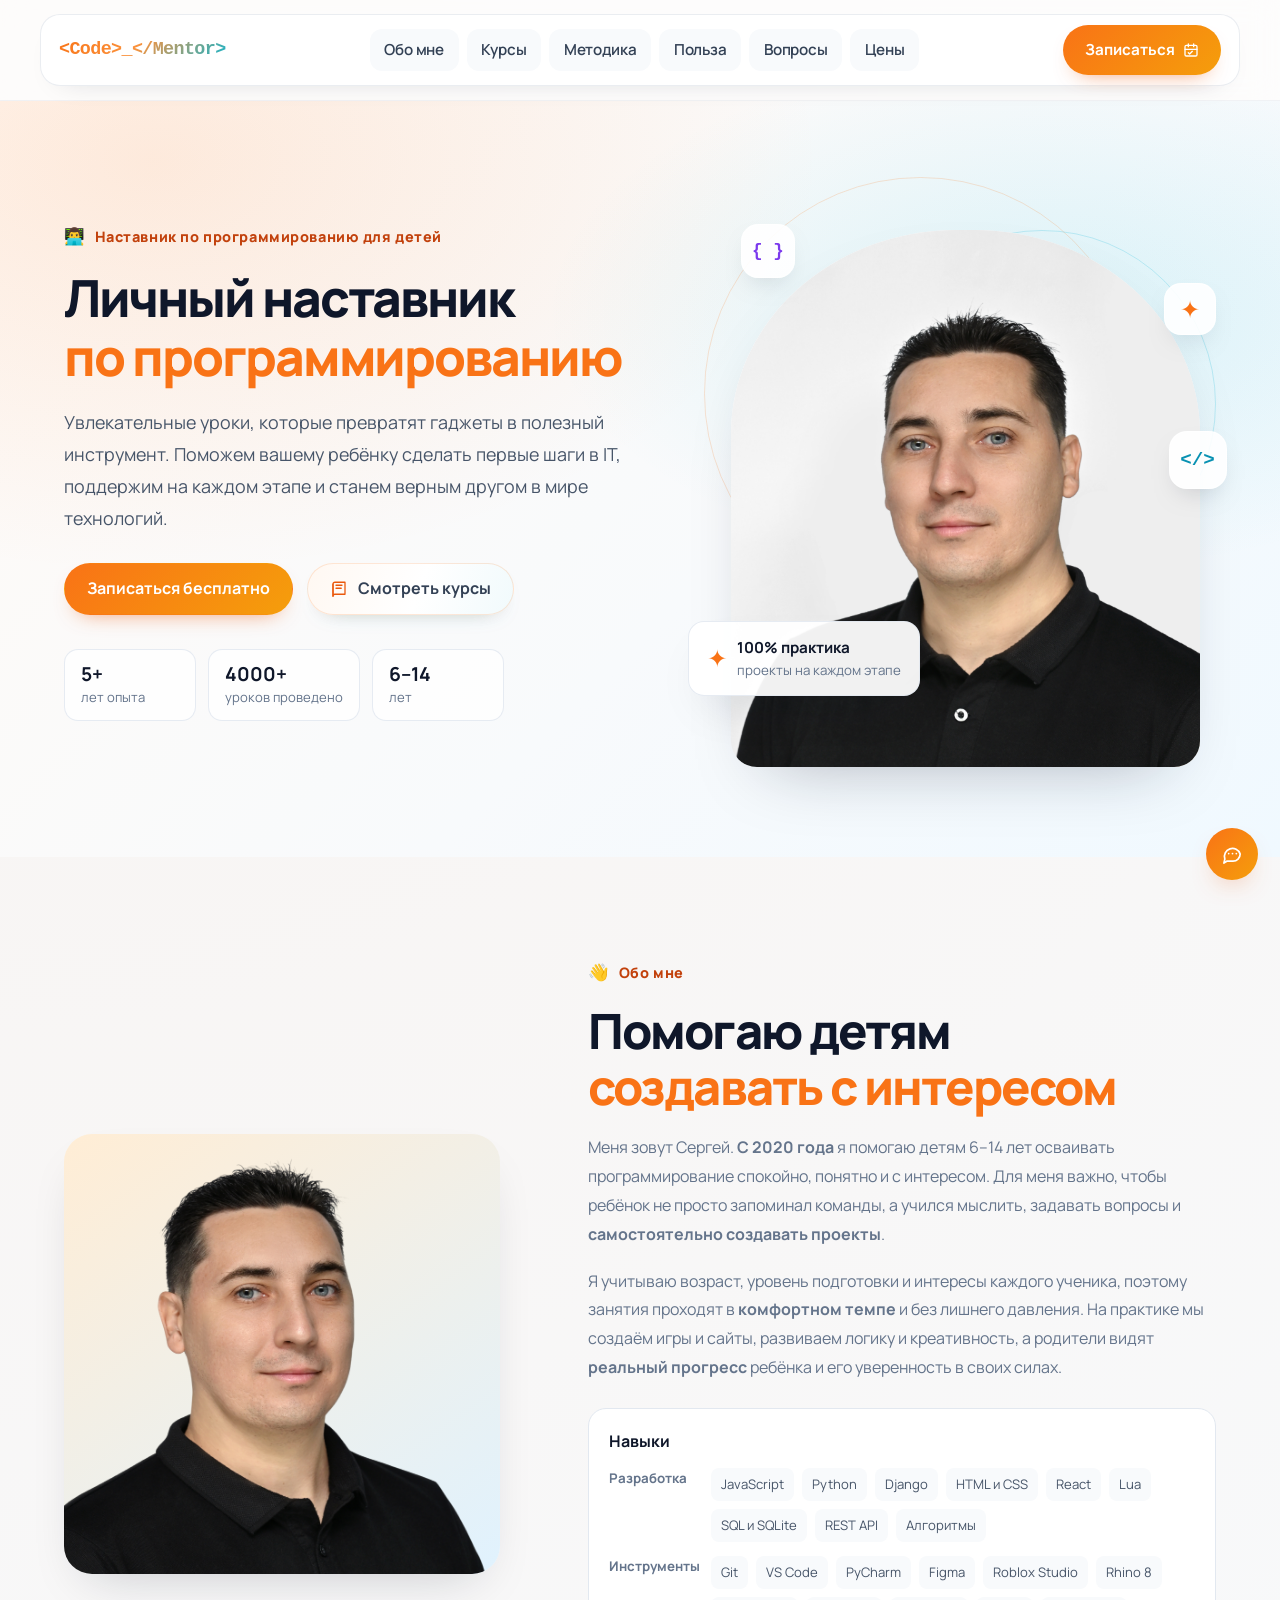
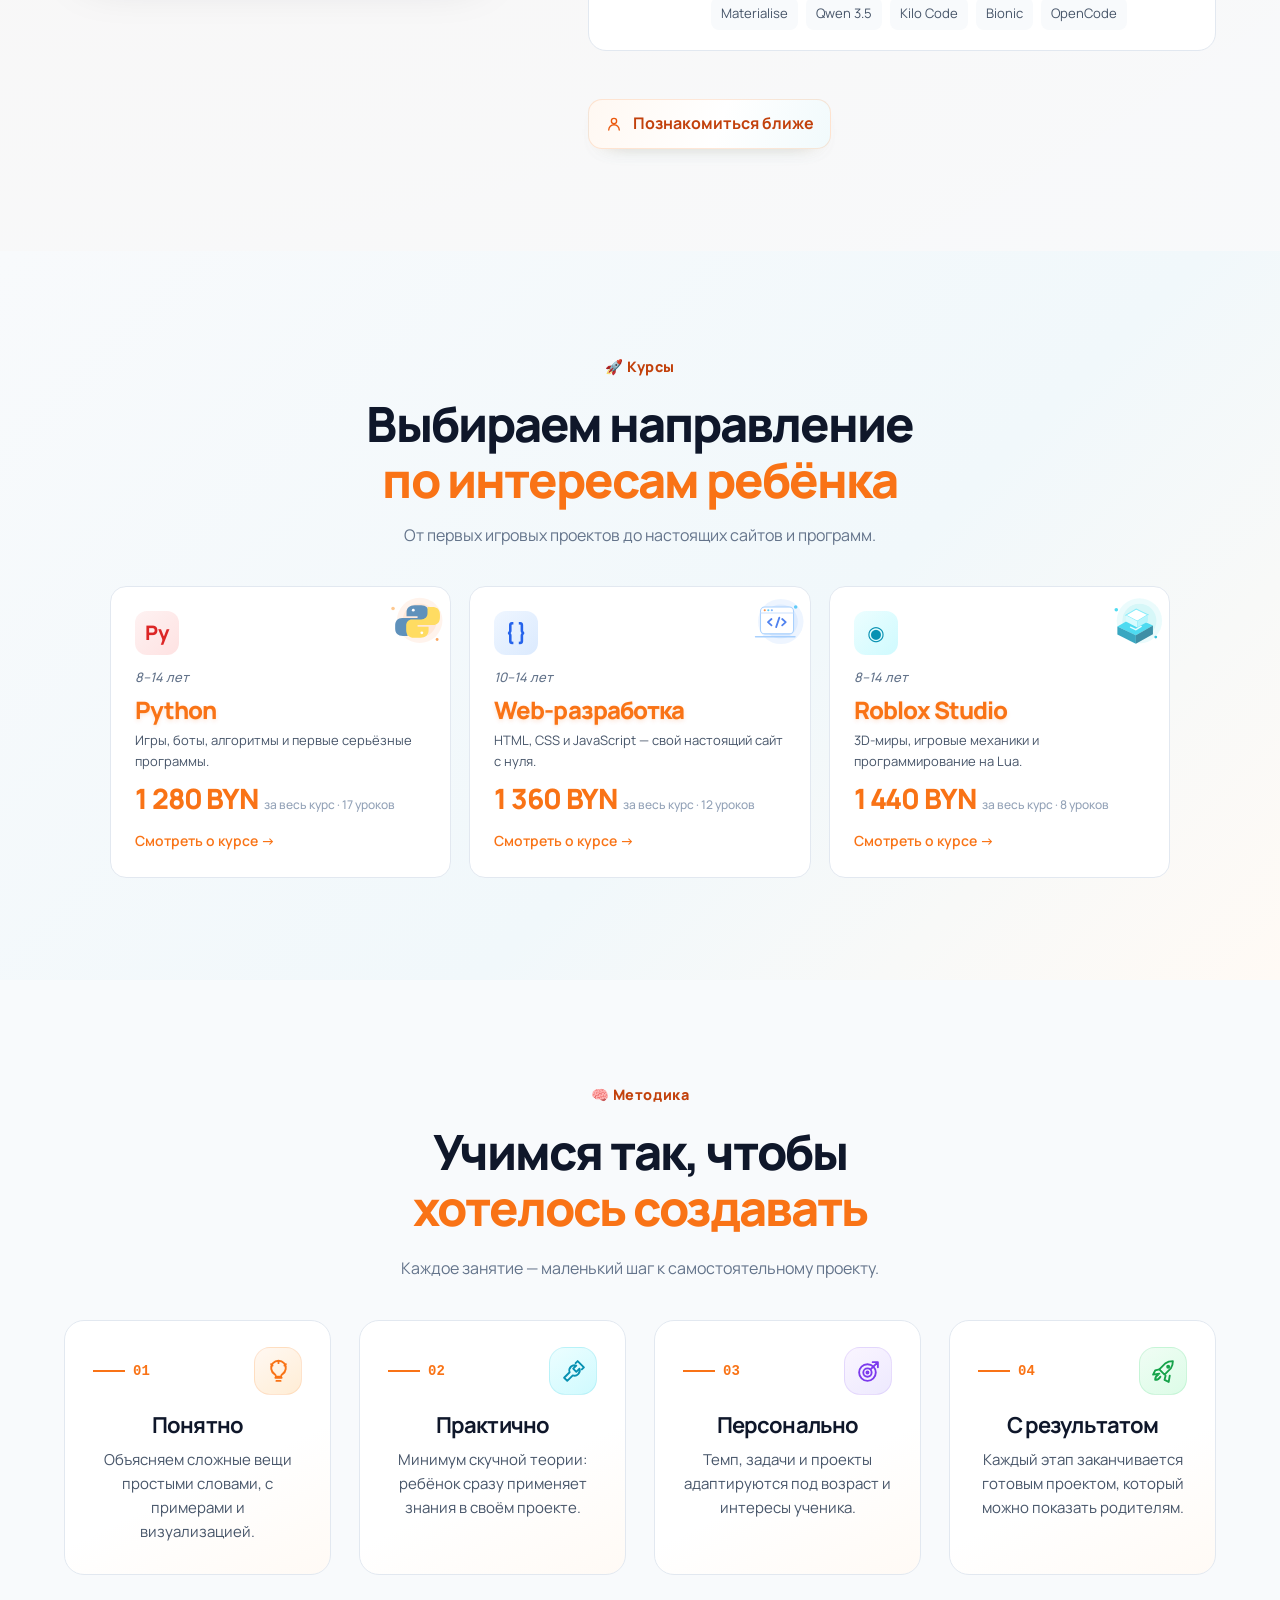
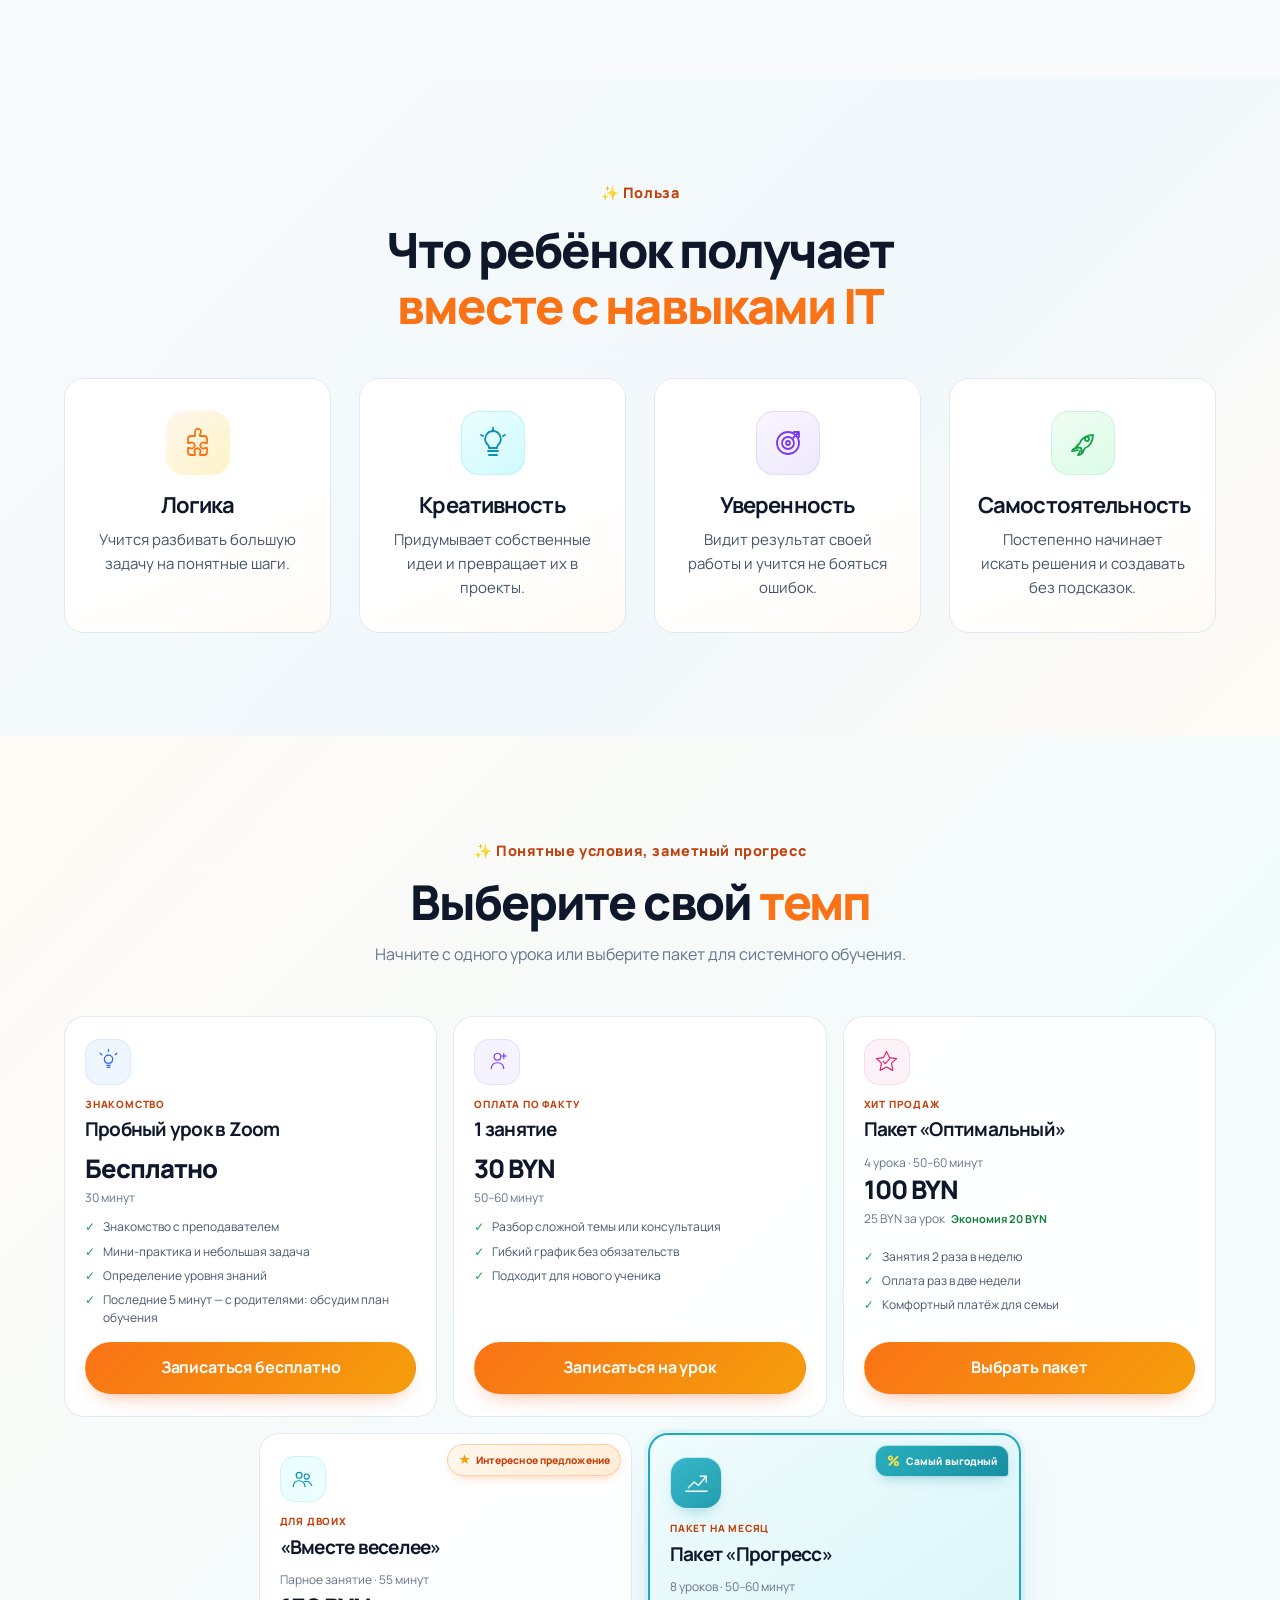
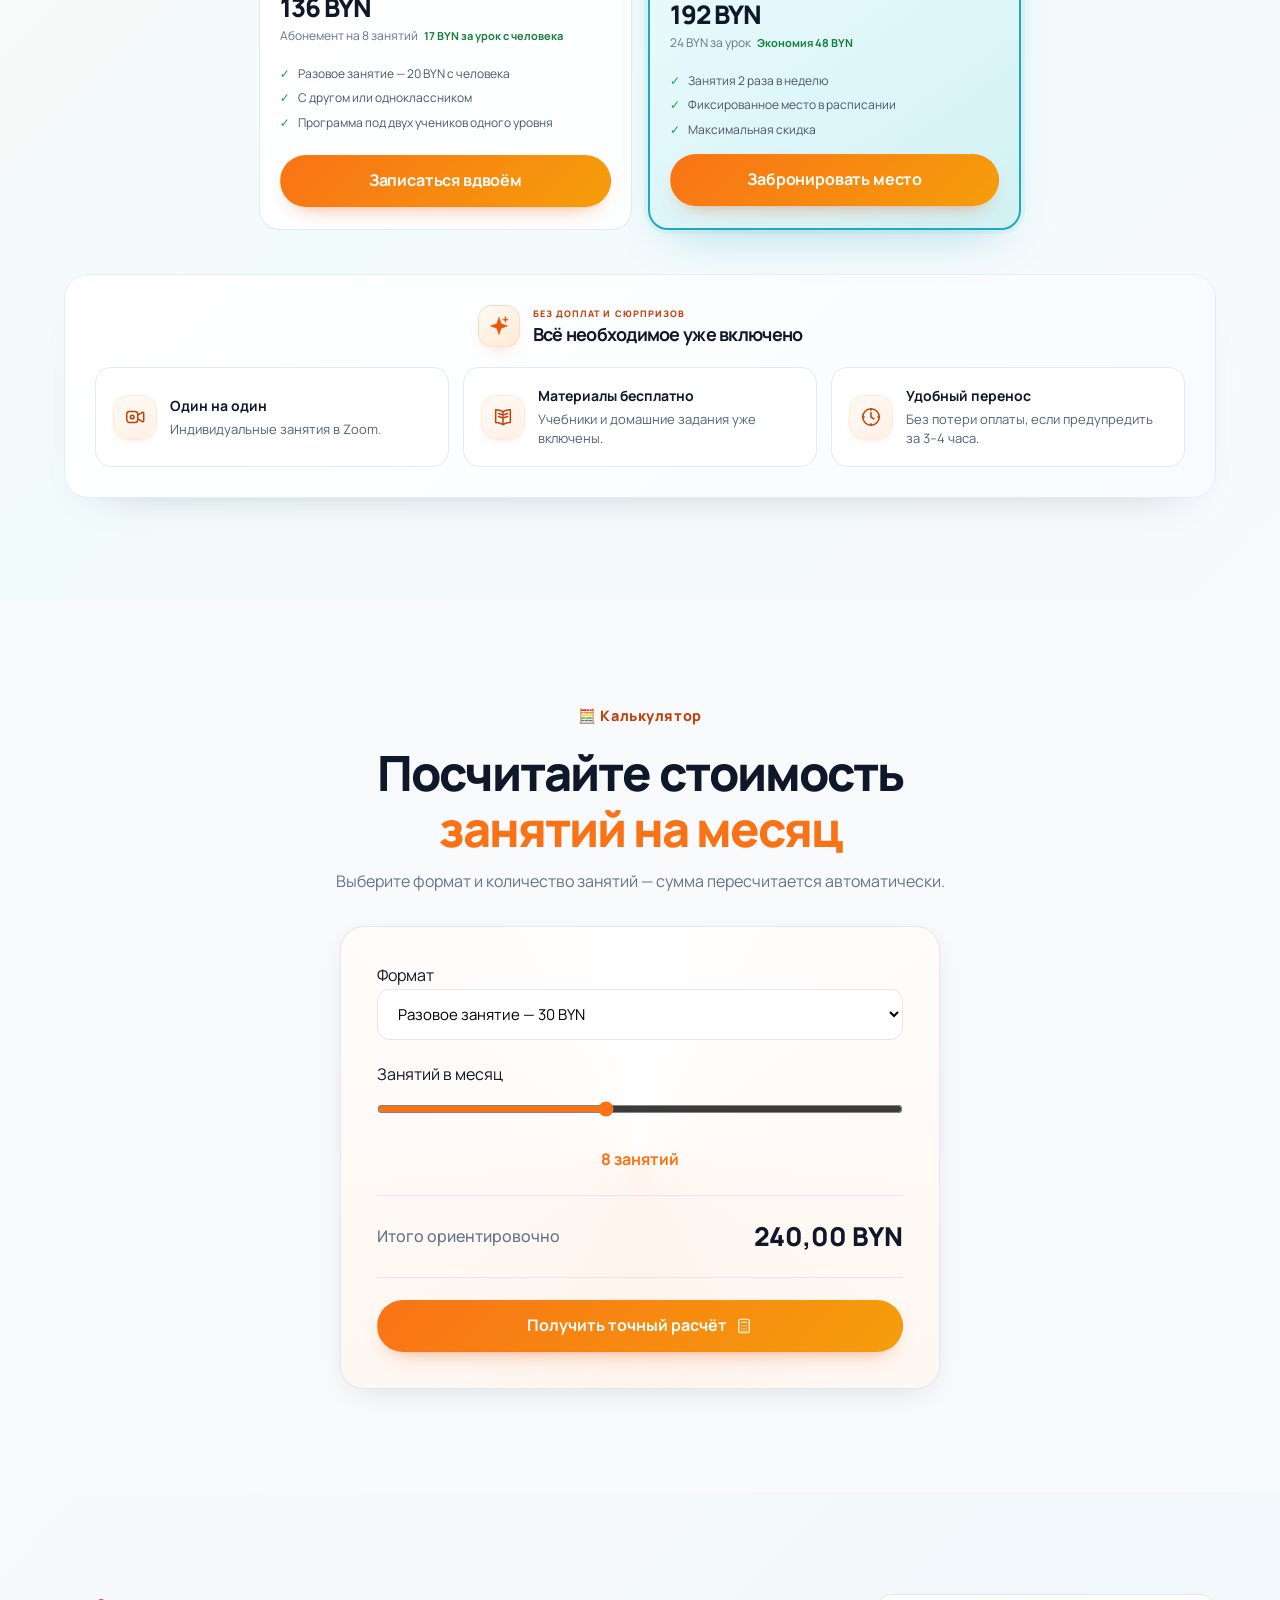
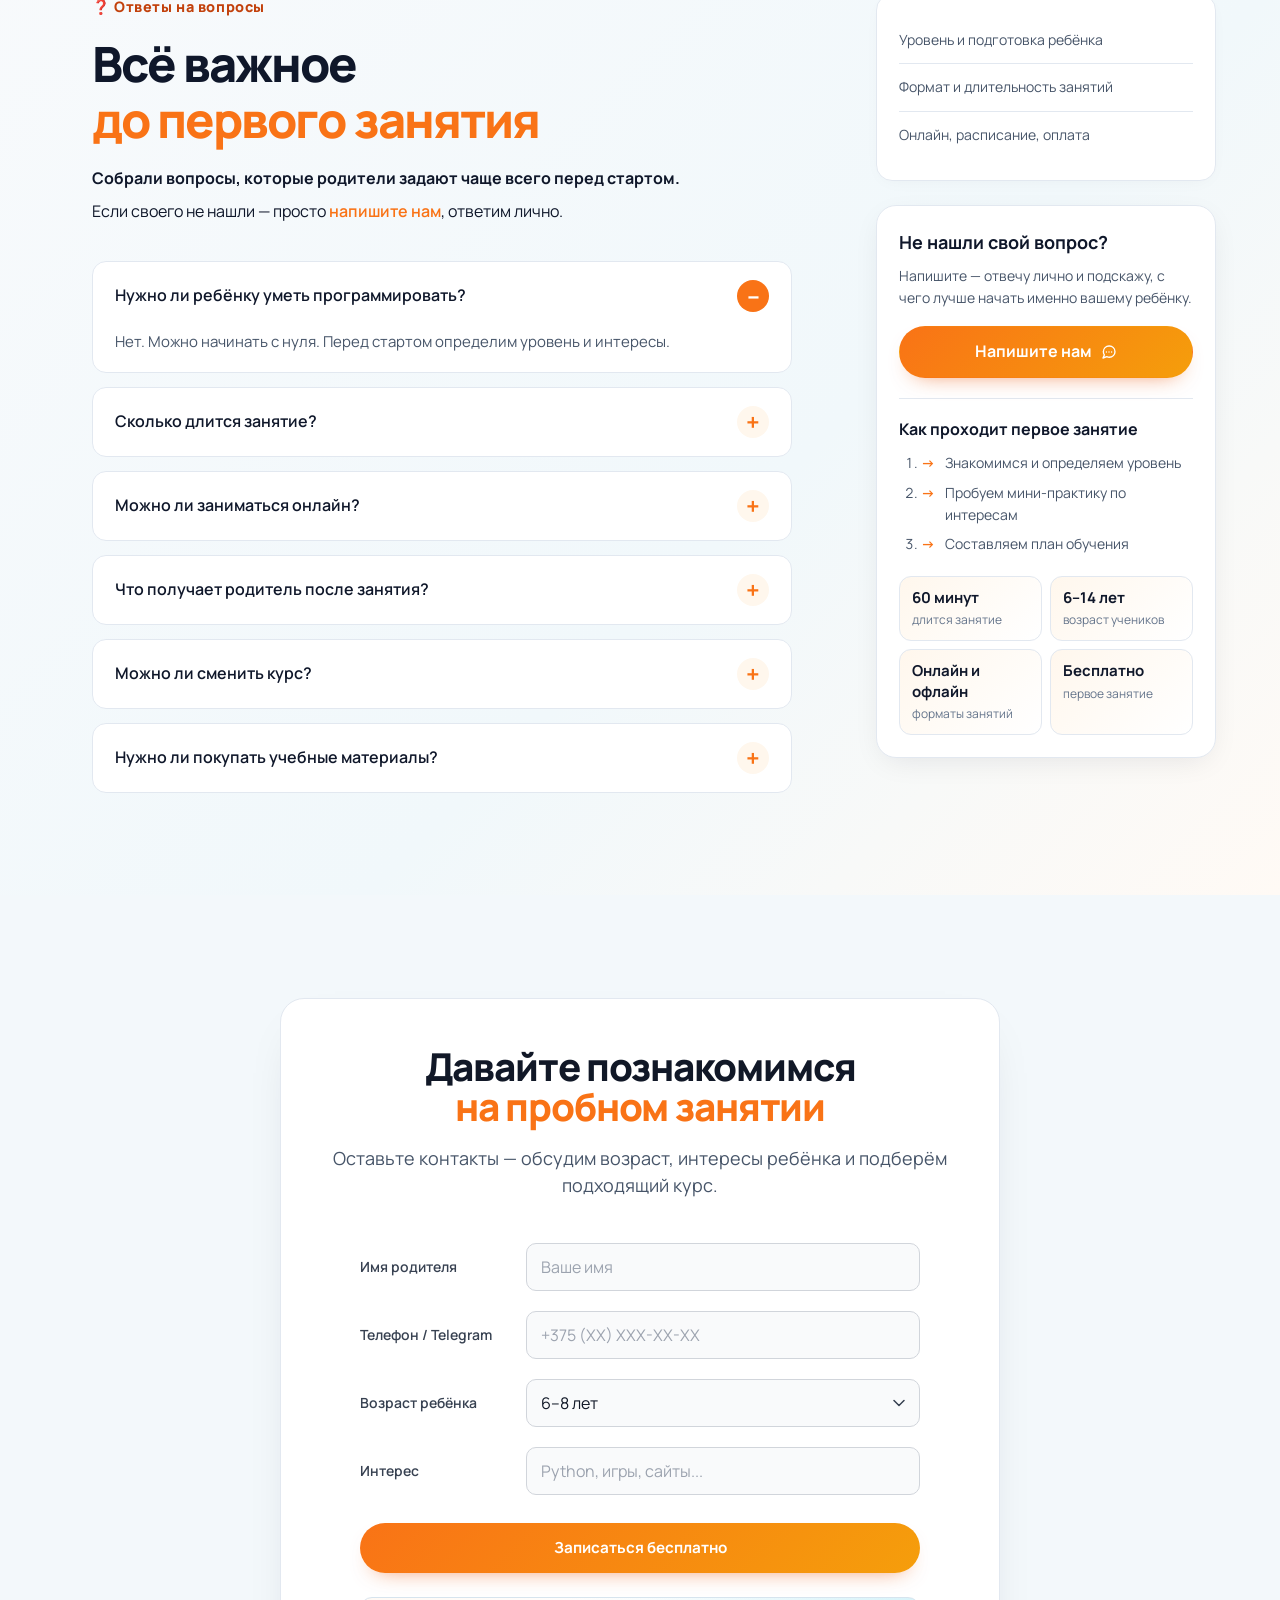
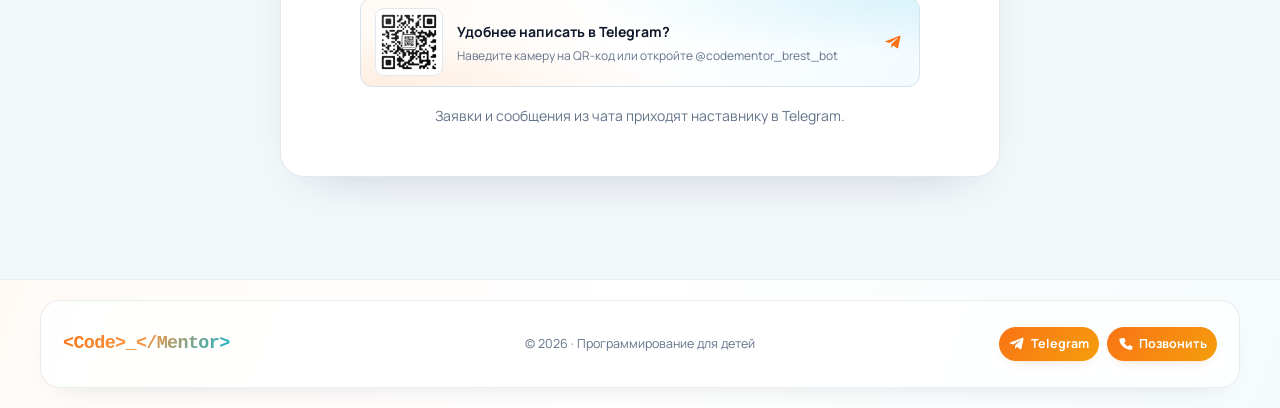
==== commit 28aef1c4: "Refine pricing buttons and course hero layout" ====
--- a/index.html
+++ b/index.html
@@ -823,6 +823,7 @@
               <li>Определение уровня знаний</li>
               <li>Последние 5 минут — с родителями: обсудим план обучения</li>
             </ul>
+            <a class="btn price-btn price-btn-outline" href="#signup" data-plan="Пробный урок в Zoom">Записаться бесплатно</a>
           </article>
           <article class="price-card">
             <div class="box-icon box-icon-single" aria-hidden="true">
@@ -835,7 +836,12 @@
             <h3>1 занятие</h3>
             <p class="price-card-price">30 BYN</p>
             <p class="price-card-duration">50–60 минут</p>
-            <p class="price-card-description">Для разовой консультации, разбора сложной темы или гибкого графика без обязательств.</p>
+            <ul class="price-card-details">
+              <li>Разбор сложной темы или консультация</li>
+              <li>Гибкий график без обязательств</li>
+              <li>Подходит для нового ученика</li>
+            </ul>
+            <a class="btn price-btn price-btn-outline" href="#signup" data-plan="1 занятие">Записаться на урок</a>
           </article>
           <article class="price-card">
             <div class="box-icon box-icon-optimal" aria-hidden="true">
@@ -846,10 +852,15 @@
             </div>
             <p class="price-card-kicker">ХИТ ПРОДАЖ</p>
             <h3>Пакет «Оптимальный»</h3>
-            <p class="price-card-lessons">4 урока</p>
+            <p class="price-card-lessons">4 урока · 50–60 минут</p>
             <p class="price-card-price">100 BYN</p>
             <p class="price-card-unit">25 BYN за урок <span>Экономия 20 BYN</span></p>
-            <p class="price-card-description">Занятия 2 раза в неделю, оплата раз в две недели. Комфортный платёж для семейного бюджета.</p>
+            <ul class="price-card-details">
+              <li>Занятия 2 раза в неделю</li>
+              <li>Оплата раз в две недели</li>
+              <li>Комфортный платёж для семьи</li>
+            </ul>
+            <a class="btn price-btn price-btn-primary" href="#signup" data-plan="Пакет «Оптимальный»">Выбрать пакет</a>
           </article>
           <article class="price-card price-card-pair">
             <span class="price-badge"><span class="price-badge-star" aria-hidden="true">★</span> Интересное предложение</span>
@@ -863,9 +874,14 @@
             <p class="price-card-kicker">ДЛЯ ДВОИХ</p>
             <h3>«Вместе веселее»</h3>
             <p class="price-card-lessons">Парное занятие · 55 минут</p>
-            <p class="price-card-price">17 BYN</p>
-            <p class="price-card-unit">за урок с человека <span>Абонемент на 8 занятий — 136 BYN с человека</span></p>
-            <p class="price-card-description">Разовое занятие — 20 BYN с человека. Занимайтесь с другом или одноклассником: программа адаптируется под двух учеников одного уровня.</p>
+            <p class="price-card-price">136 BYN</p>
+            <p class="price-card-unit">Абонемент на 8 занятий <span>17 BYN за урок с человека</span></p>
+            <ul class="price-card-details">
+              <li>Разовое занятие — 20 BYN с человека</li>
+              <li>С другом или одноклассником</li>
+              <li>Программа под двух учеников одного уровня</li>
+            </ul>
+            <a class="btn price-btn price-btn-outline-teal" href="#signup" data-plan="Парное «Вместе веселее»">Записаться вдвоём</a>
           </article>
           <article class="price-card price-card-featured">
             <span class="price-badge price-badge-pair"><span aria-hidden="true">%</span> Самый выгодный</span>
@@ -877,10 +893,15 @@
             </div>
             <p class="price-card-kicker">ПАКЕТ НА МЕСЯЦ</p>
             <h3>Пакет «Прогресс»</h3>
-            <p class="price-card-lessons">8 уроков</p>
+            <p class="price-card-lessons">8 уроков · 50–60 минут</p>
             <p class="price-card-price">192 BYN</p>
             <p class="price-card-unit">24 BYN за урок <span>Экономия 48 BYN</span></p>
-            <p class="price-card-description">Занятия 2 раза в неделю. Фиксированное место в расписании и максимальная скидка.</p>
+            <ul class="price-card-details">
+              <li>Занятия 2 раза в неделю</li>
+              <li>Фиксированное место в расписании</li>
+              <li>Максимальная скидка</li>
+            </ul>
+            <a class="btn price-btn price-btn-teal" href="#signup" data-plan="Пакет «Прогресс»">Забронировать место</a>
           </article>
         </div>
         <div class="pricing-perks">
@@ -1067,8 +1088,9 @@
           </label>
           <label class="field">
             <span class="field-label">Интерес</span>
-            <input name="interest" placeholder="Python, игры, сайты...">
+            <input name="interest" id="interestInput" placeholder="Python, игры, сайты...">
           </label>
+          <input type="hidden" name="plan" id="planInput" value="">
           <button class="btn white full" type="submit">Записаться бесплатно
           </button>
           <p class="signup-status" id="signupStatus" role="status" aria-live="polite"></p>
@@ -1214,6 +1236,15 @@
       });
       if (closeBtn) closeBtn.addEventListener('click', closeWidget);
       document.addEventListener('keydown', function(e){ if (e.key === 'Escape') closeWidget(); });
+      document.querySelectorAll('[data-plan]').forEach(function(link){
+        link.addEventListener('click', function(){
+          var plan = link.getAttribute('data-plan');
+          var planInput = document.getElementById('planInput');
+          var interestInput = document.getElementById('interestInput');
+          if (planInput) planInput.value = plan;
+          if (interestInput && plan) interestInput.value = plan;
+        });
+      });
       tabs.forEach(function(tab){
         tab.addEventListener('click', function(){
           var target = tab.dataset.tab;
--- a/styles.css
+++ b/styles.css
@@ -309,7 +309,7 @@
 .syllabus { display: flex; flex-direction: column; gap: 22px; padding: 28px; }
 .syllabus-block { border: 1px solid var(--line); border-radius: 16px; overflow: hidden; transition: box-shadow .3s; }
 .syllabus-block:hover { box-shadow: 0 8px 24px -8px rgba(15,23,42,.12); }
-.syllabus-block-head { display: flex; gap: 14px; align-items: center; padding: 16px 22px; background: linear-gradient(135deg, #f8fafc, #f1f5f9); font-weight: 600; flex-wrap: wrap; font-size: 15px; }
+.syllabus-block-head { display: flex; gap: 14px; align-items: center; padding: 16px 22px; background: linear-gradient(135deg, var(--accent), #f59e0b); font-weight: 600; flex-wrap: wrap; font-size: 15px; }
 .syllabus-block-num { background: linear-gradient(135deg, var(--accent), #ea580c); color: #fff; padding: 5px 14px; border-radius: 8px; font-size: 13px; font-weight: 700; }
 .syllabus-block-count { color: #64748b; font-size: 13px; margin-left: auto; }
 .syllabus-item { border-bottom: 1px solid var(--line); }
@@ -441,9 +441,20 @@
 .price-card .price-card-unit { margin: 4px 0 8px; color: #64748b; font-size: 12px; }
 .price-card .price-card-unit span { display: inline-block; margin: 0 0 0 4px; color: #15803d; font-size: 11px; font-weight: 700; letter-spacing: 0; }
 .price-card .price-card-description { margin-top: 10px; color: #64748b; font-size: 12px; line-height: 1.55; }
-.price-card-details { display: grid; gap: 7px; margin: 12px 0 0; padding: 0; list-style: none; color: #475569; font-size: 12px; line-height: 1.45; }
+.price-card-details { display: grid; gap: 7px; margin: 12px 0 16px; padding: 0; list-style: none; color: #475569; font-size: 12px; line-height: 1.45; }
 .price-card-details li { position: relative; padding-left: 18px; }
 .price-card-details li::before { position: absolute; left: 0; color: #16a34a; content: "✓"; font-weight: 800; }
+.price-card > a { margin-top: auto; }
+.price-btn { display: inline-flex; min-height: 38px; width: 100%; align-items: center; justify-content: center; padding: 8px 14px; border: 1px solid transparent; border-radius: 8px; font-family: inherit; font-size: 12px; font-weight: 700; letter-spacing: -.01em; text-align: center; text-decoration: none; cursor: pointer; transition: transform .2s ease, box-shadow .2s ease, background-color .2s ease, border-color .2s ease; }
+.price-btn:hover { transform: translateY(-1px); }
+.price-btn-outline { border-color: transparent; background: linear-gradient(135deg, var(--accent), #f59e0b); color: #fff; box-shadow: 0 10px 22px -14px rgba(234,88,12,.72); }
+.price-btn-outline:hover { box-shadow: 0 13px 24px -14px rgba(6,182,212,.78); }
+.price-btn-primary { border-color: transparent; background: linear-gradient(135deg, var(--accent), #f59e0b); color: var(--white); box-shadow: 0 10px 22px -14px rgba(234,88,12,.72); }
+.price-btn-primary:hover { box-shadow: 0 13px 24px -14px rgba(6,182,212,.78); }
+.price-btn-outline-teal { border-color: transparent; background: linear-gradient(135deg, var(--accent), #f59e0b); color: #fff; box-shadow: 0 10px 22px -14px rgba(234,88,12,.72); }
+.price-btn-outline-teal:hover { box-shadow: 0 13px 24px -14px rgba(6,182,212,.78); }
+.price-btn-teal { border-color: transparent; background: linear-gradient(135deg, var(--accent), #f59e0b); color: var(--white); box-shadow: 0 10px 22px -14px rgba(234,88,12,.72); }
+.price-btn-teal:hover { box-shadow: 0 13px 24px -14px rgba(6,182,212,.78); }
 .pricing-perks { max-width: 1160px; margin: 44px auto 0; padding: clamp(20px, 3vw, 30px); border: 1px solid #e5edf4; border-radius: 24px; background: linear-gradient(135deg, #fff, #f8fbff); box-shadow: 0 20px 50px -38px rgba(15,23,42,.35), inset 0 1px rgba(255,255,255,.9); text-align: left; }
 .pricing-perks-heading { display: flex; align-items: center; justify-content: center; gap: 13px; margin-bottom: 20px; text-align: left; }
 .pricing-perks-icon { display: grid; width: 42px; height: 42px; flex: 0 0 42px; place-items: center; border: 1px solid rgba(249,115,22,.18); border-radius: 14px; background: linear-gradient(145deg, #fffaf5, #ffead5); color: #ea580c; box-shadow: 0 8px 18px -14px rgba(249,115,22,.8); }
